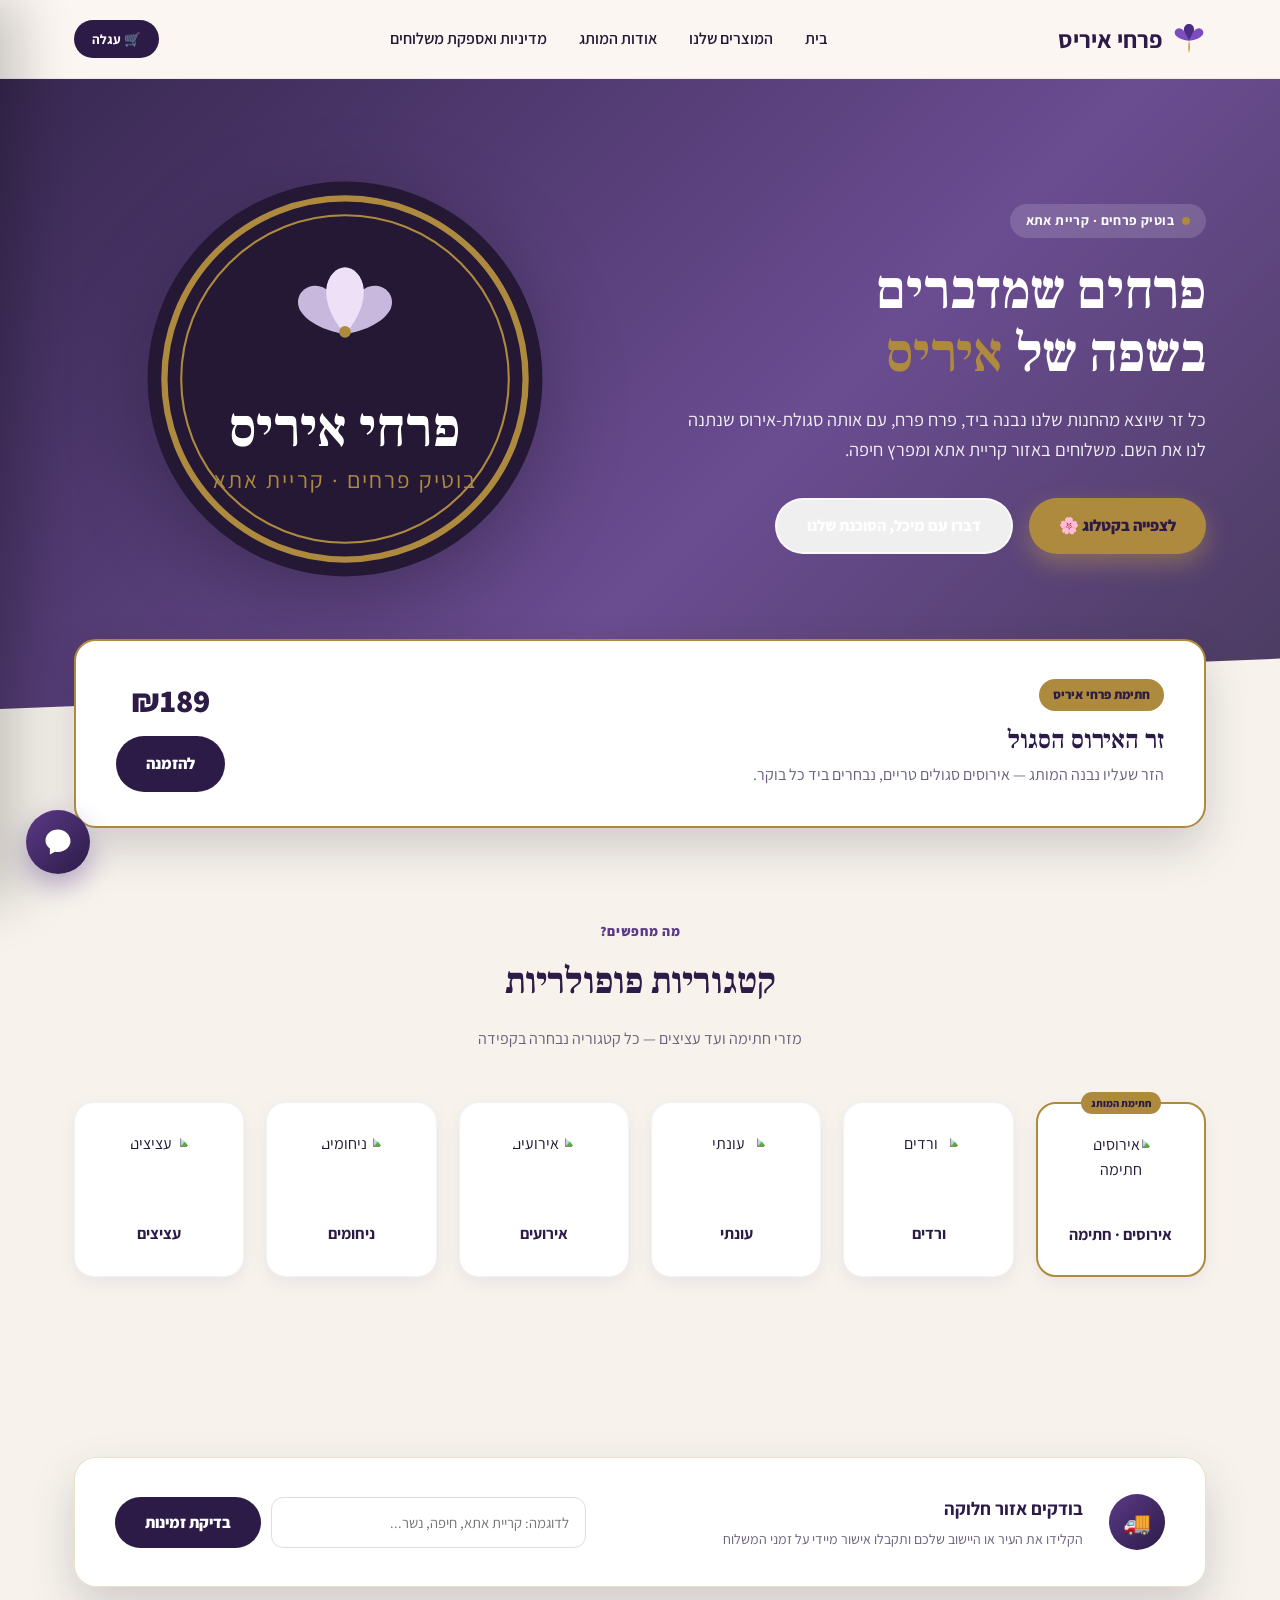
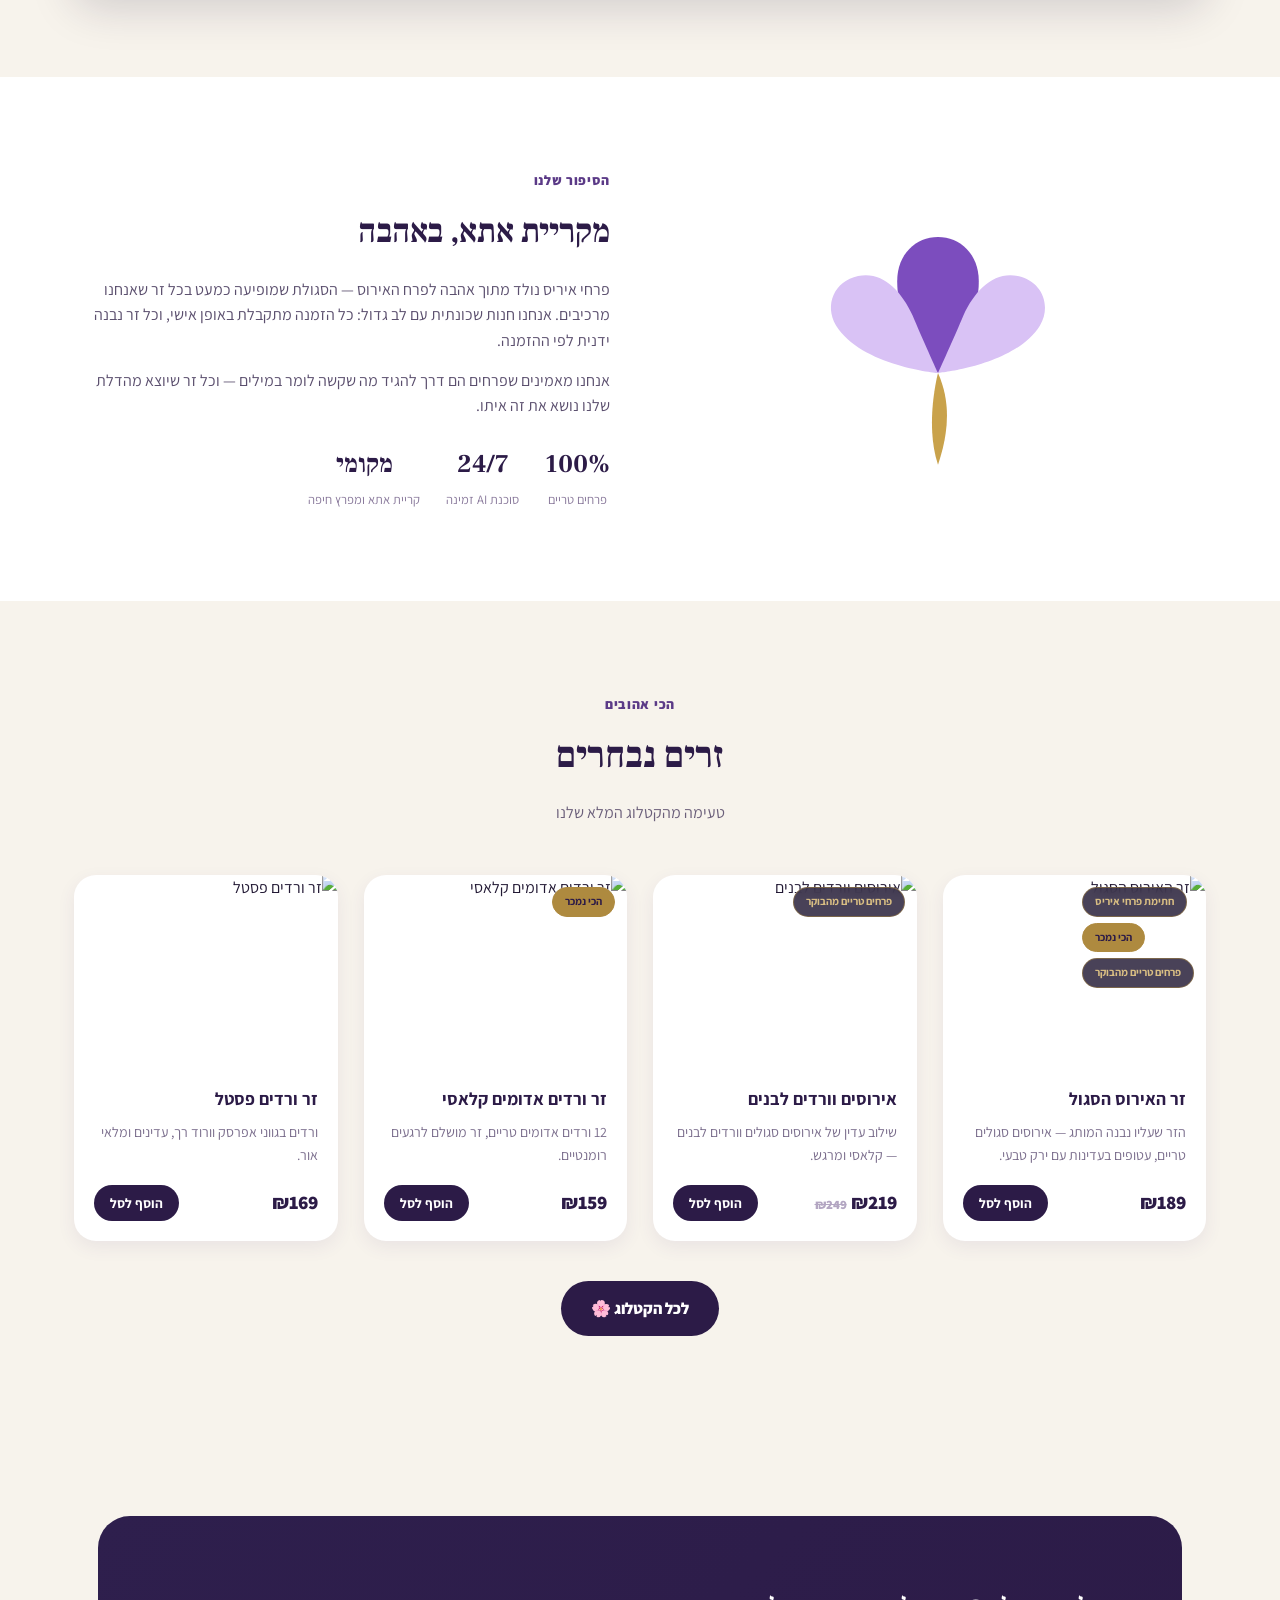
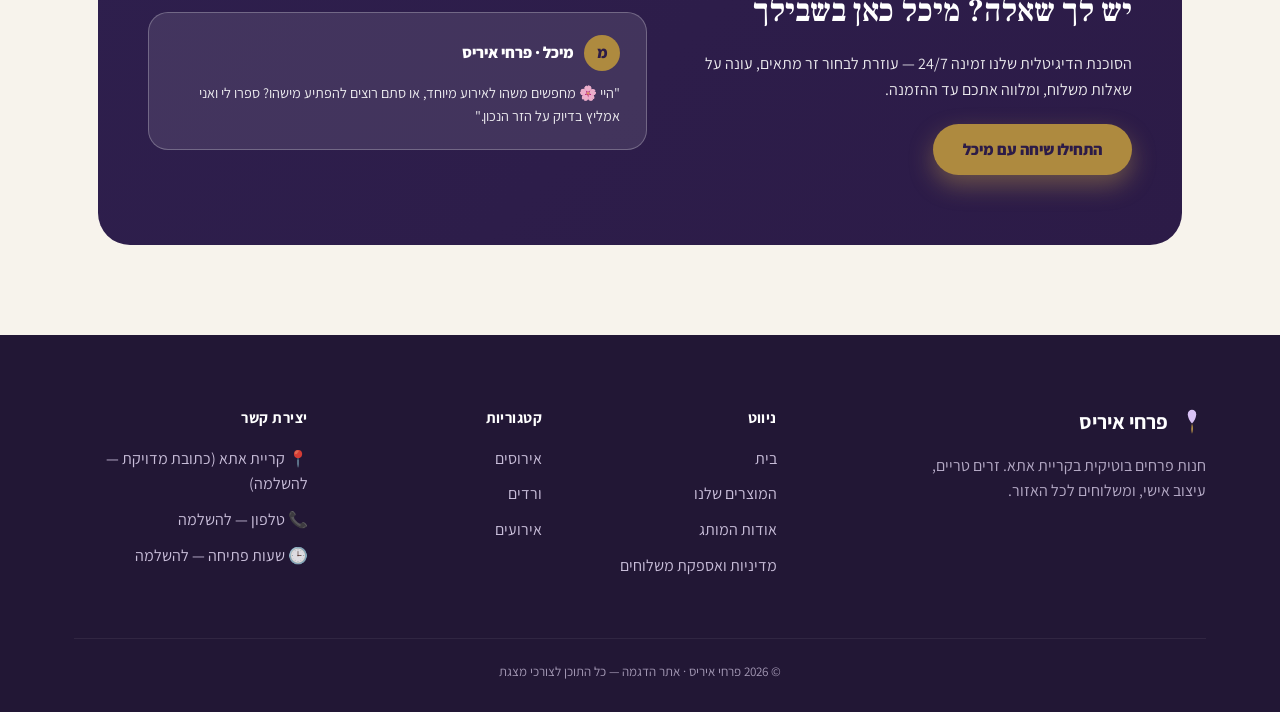
==== index.html @ 511fc21a "Add files via upload" ====
<!DOCTYPE html>
<html lang="he" dir="rtl">
<head>
<meta charset="UTF-8" />
<meta name="viewport" content="width=device-width, initial-scale=1.0" />
<title>פרחי איריס — חנות פרחים בוטיקית בקריית אתא</title>
<meta name="description" content="פרחי איריס — זרים סגולים בהשראת פרח האירוס, משלוחים בקריית אתא ומפרץ חיפה, וסוכנת AI שמלווה אתכם בבחירה." />
<link rel="preconnect" href="https://fonts.googleapis.com">
<link href="https://fonts.googleapis.com/css2?family=Frank+Ruhl+Libre:wght@500;700;900&family=Assistant:wght@400;600;700;800&display=swap" rel="stylesheet">
<style>
:root{
  --iris-deep:#2C1B47;
  --iris-mid:#5B3A87;
  --iris-light:#C9B8DE;
  --blush:#E9D9E8;
  --gold:#AE8A3F;
  --gold-light:#D9BE83;
  --cream:#F7F3EC;
  --ink:#221934;
  --white:#ffffff;
  --shadow:0 20px 45px rgba(34,20,58,.18);
  --radius:22px;
}
*{box-sizing:border-box;margin:0;padding:0;}
html{scroll-behavior:smooth;}
body{
  font-family:'Assistant',sans-serif;
  background:var(--cream);
  color:var(--ink);
  line-height:1.6;
  overflow-x:hidden;
}
h1,h2,h3,.serif{font-family:'Frank Ruhl Libre',serif;}
a{color:inherit;text-decoration:none;}
img{max-width:100%;display:block;}
.container{max-width:1180px;margin:0 auto;padding:0 24px;}
button{font-family:inherit;cursor:pointer;border:none;}

/* ---------- NAV ---------- */
.nav{
  position:sticky;top:0;z-index:50;
  background:rgba(251,247,242,.9);
  backdrop-filter:blur(10px);
  border-bottom:1px solid rgba(75,46,131,.08);
}
.nav .container{display:flex;align-items:center;justify-content:space-between;height:78px;}
.brand{display:flex;align-items:center;gap:10px;font-size:1.5rem;font-weight:700;color:var(--iris-deep);}
.brand svg{width:34px;height:34px;}
.nav-links{display:flex;gap:32px;font-weight:600;}
.nav-links a{position:relative;padding:6px 0;transition:color .2s;}
.nav-links a:hover{color:var(--iris-mid);}
.nav-links a::after{content:"";position:absolute;right:0;bottom:0;width:0;height:2px;background:var(--gold);transition:width .25s;}
.nav-links a:hover::after{width:100%;}
.nav-actions{display:flex;align-items:center;gap:18px;}
.cart-btn{position:relative;display:flex;align-items:center;gap:8px;background:var(--iris-deep);color:#fff;padding:10px 18px;border-radius:999px;font-weight:700;}
.cart-badge{position:absolute;top:-8px;left:-8px;background:var(--gold);color:var(--iris-deep);font-size:.72rem;min-width:20px;height:20px;border-radius:50%;display:flex;align-items:center;justify-content:center;font-weight:800;}
.burger{display:none;}

/* ---------- HERO ---------- */
.hero{
  position:relative;
  background:
    linear-gradient(135deg,rgba(44,27,71,.94) 0%,rgba(91,58,135,.9) 60%,rgba(44,27,71,.85) 100%),
    url('https://images.pexels.com/photos/193039/pexels-photo-193039.jpeg?auto=compress&cs=tinysrgb&w=1600') center/cover;
  color:#fff;
  padding:90px 0 120px;
  clip-path:polygon(0 0,100% 0,100% 92%,0 100%);
  overflow:hidden;
}
.hero .container{display:flex;align-items:center;gap:48px;position:relative;z-index:2;}
.hero-text{flex:1;}
.hero-eyebrow{display:inline-flex;align-items:center;gap:8px;background:rgba(255,255,255,.15);padding:6px 16px;border-radius:999px;font-size:.85rem;font-weight:700;letter-spacing:.03em;margin-bottom:22px;}
.hero-eyebrow span.dot{width:8px;height:8px;border-radius:50%;background:var(--gold);}
.hero h1{font-size:3.4rem;line-height:1.15;margin-bottom:20px;}
.hero h1 em{font-style:normal;color:var(--gold);}
.hero p{font-size:1.15rem;max-width:520px;opacity:.92;margin-bottom:34px;}
.hero-ctas{display:flex;gap:16px;flex-wrap:wrap;}
.btn{display:inline-flex;align-items:center;gap:10px;padding:15px 30px;border-radius:999px;font-weight:800;font-size:1rem;transition:transform .2s,box-shadow .2s;}
.btn:hover{transform:translateY(-3px);}
.btn-gold{background:var(--gold);color:var(--iris-deep);box-shadow:0 10px 24px rgba(201,162,75,.4);}
.btn-outline{border:2px solid rgba(255,255,255,.7);color:#fff;}
.btn-outline:hover{background:rgba(255,255,255,.12);}
.btn-deep{background:var(--iris-deep);color:#fff;}

.hero-art{flex:1;display:flex;justify-content:center;position:relative;}
.hero-art svg{width:100%;max-width:420px;filter:drop-shadow(0 20px 40px rgba(0,0,0,.25));}
.petal-float{position:absolute;opacity:.35;animation:float 7s ease-in-out infinite;}
.petal-float.p2{animation-delay:1.5s;top:60%;right:-10px;}
.petal-float.p3{animation-delay:3s;top:10%;left:0;}
@keyframes float{0%,100%{transform:translateY(0) rotate(0deg);}50%{transform:translateY(-22px) rotate(8deg);}}

.hero-emblem{
  position:absolute;top:-18px;left:-18px;width:120px;max-width:120px;
  filter:drop-shadow(0 10px 22px rgba(0,0,0,.35));
  animation:none;
}
@media(max-width:960px){.hero-emblem{top:-10px;left:calc(50% - 190px);width:96px;}}
@media(max-width:560px){.hero-emblem{display:none;}}
.hero-emblem-standalone{
  position:static;width:100%;max-width:300px;
  filter:drop-shadow(0 25px 50px rgba(0,0,0,.4));
}
@media(max-width:960px){.hero-emblem-standalone{max-width:220px;margin:0 auto;}}

/* ---------- PRODUCT PHOTOGRAPHY ---------- */
.product-art{background:none !important;}
.product-art img,.icon-wrap img{width:100%;height:100%;object-fit:cover;display:block;transition:transform .5s ease;}
.product-card:hover .product-art img{transform:scale(1.08);}
.cat-card .icon-wrap{overflow:hidden;background:none !important;}
.cat-card .icon-wrap img{border-radius:50%;}
.badge-stack{position:absolute;top:12px;right:12px;display:flex;flex-direction:column;gap:6px;align-items:flex-end;z-index:2;}
.badge-stack .badge{background:rgba(34,25,52,.82);backdrop-filter:blur(4px);color:var(--gold-light);font-size:.68rem;font-weight:700;padding:5px 12px;border-radius:999px;white-space:nowrap;border:1px solid rgba(174,138,63,.5);}
.badge-stack .badge.bestseller{background:var(--gold);color:var(--iris-deep);border-color:var(--gold);}

/* ---------- DELIVERY CHECKER ---------- */
.delivery-checker{background:var(--white);border-radius:var(--radius);box-shadow:var(--shadow);padding:36px 40px;display:flex;align-items:center;gap:26px;flex-wrap:wrap;border:1px solid rgba(174,138,63,.25);}
.delivery-checker .dc-icon{width:56px;height:56px;border-radius:50%;background:linear-gradient(135deg,var(--iris-mid),var(--iris-deep));display:flex;align-items:center;justify-content:center;font-size:1.4rem;flex-shrink:0;}
.delivery-checker .dc-text{flex:1;min-width:220px;}
.delivery-checker h4{color:var(--iris-deep);font-size:1.15rem;margin-bottom:4px;}
.delivery-checker p{color:#6b5f7a;font-size:.88rem;}
.delivery-form{display:flex;gap:10px;flex-wrap:wrap;flex:1;min-width:260px;}
.delivery-form input{flex:1;min-width:180px;padding:13px 16px;border:1px solid #e2d9ee;border-radius:12px;font-family:inherit;font-size:.92rem;}
.dc-result{width:100%;margin-top:14px;padding:12px 16px;border-radius:12px;font-size:.88rem;font-weight:700;display:none;}
.dc-result.ok{display:block;background:#EAF6EC;color:#2F7A44;}
.dc-result.no{display:block;background:#FCEFEF;color:#B84962;}

/* ---------- CHECKOUT STEPS ---------- */
.checkout-progress{display:flex;align-items:center;justify-content:center;gap:8px;margin-bottom:44px;}
.checkout-progress .step{display:flex;align-items:center;gap:10px;}
.checkout-progress .circle{width:36px;height:36px;border-radius:50%;background:#EFE7F5;color:#9385a3;font-weight:800;display:flex;align-items:center;justify-content:center;font-size:.9rem;transition:all .3s;}
.checkout-progress .label{font-size:.85rem;font-weight:700;color:#9385a3;transition:color .3s;}
.checkout-progress .line{width:60px;height:2px;background:#EFE7F5;}
.checkout-progress .step.active .circle{background:var(--iris-deep);color:#fff;}
.checkout-progress .step.active .label{color:var(--iris-deep);}
.checkout-progress .step.done .circle{background:var(--gold);color:var(--iris-deep);}
.checkout-progress .step.done .label{color:var(--gold);}
@media(max-width:640px){.checkout-progress .label{display:none;}.checkout-progress .line{width:30px;}}

.step-panel{display:none;}
.step-panel.active{display:block;}
.tone-buttons{display:flex;gap:10px;flex-wrap:wrap;margin-bottom:18px;}
.tone-btn{padding:10px 18px;border-radius:999px;background:var(--cream);border:1px solid rgba(174,138,63,.35);font-weight:700;font-size:.85rem;color:var(--iris-deep);transition:all .2s;}
.tone-btn:hover{background:var(--iris-deep);color:#fff;}
.tone-btn.loading{opacity:.6;pointer-events:none;}
.greeting-card{background:linear-gradient(135deg,#fff,#F7F3EC);border:1px solid rgba(174,138,63,.3);border-radius:16px;padding:20px;position:relative;}
.greeting-card textarea{width:100%;min-height:120px;border:none;background:none;font-family:'Frank Ruhl Libre',serif;font-size:1.05rem;color:var(--iris-deep);resize:vertical;line-height:1.7;}
.greeting-card textarea:focus{outline:none;}
.step-nav{display:flex;justify-content:space-between;margin-top:28px;gap:14px;}

/* ---------- SIGNATURE STRIP ---------- */
.signature{margin-top:-70px;position:relative;z-index:3;}
.signature-card{
  background:var(--white);border-radius:var(--radius);box-shadow:var(--shadow);
  display:flex;align-items:center;justify-content:space-between;gap:30px;padding:34px 40px;
  border:2px solid var(--gold);
}
.signature-card .tag{background:var(--gold);color:var(--iris-deep);font-weight:800;padding:6px 14px;border-radius:999px;font-size:.8rem;display:inline-block;margin-bottom:10px;}
.signature-card h3{font-size:1.6rem;color:var(--iris-deep);}
.signature-card p{color:#6b5f7a;max-width:480px;}
.signature-price{font-size:2rem;font-weight:800;color:var(--iris-deep);white-space:nowrap;}
.signature-price small{font-size:.9rem;font-weight:600;color:#8a7a9c;}

/* ---------- SECTIONS ---------- */
section{padding:90px 0;}
.section-head{text-align:center;max-width:640px;margin:0 auto 50px;}
.section-head .kicker{color:var(--iris-mid);font-weight:800;letter-spacing:.05em;font-size:.85rem;text-transform:uppercase;}
.section-head h2{font-size:2.3rem;color:var(--iris-deep);margin:10px 0 14px;}
.section-head p{color:#6b5f7a;}

/* categories */
.cat-grid{display:grid;grid-template-columns:repeat(6,1fr);gap:22px;}
.cat-card{
  background:var(--white);border-radius:20px;padding:28px 16px;text-align:center;
  box-shadow:0 6px 18px rgba(75,46,131,.08);transition:transform .25s,box-shadow .25s;
  border:1px solid rgba(75,46,131,.06);
}
.cat-card:hover{transform:translateY(-8px);box-shadow:var(--shadow);}
.cat-card .icon-wrap{width:74px;height:74px;margin:0 auto 16px;border-radius:50%;display:flex;align-items:center;justify-content:center;}
.cat-card svg{width:38px;height:38px;}
.cat-card h4{font-size:1rem;font-weight:700;color:var(--iris-deep);}
.cat-card.featured{border:2px solid var(--gold);position:relative;}
.cat-card.featured::before{content:"חתימת המותג";position:absolute;top:-12px;left:50%;transform:translateX(-50%);background:var(--gold);color:var(--iris-deep);font-size:.65rem;font-weight:800;padding:3px 10px;border-radius:999px;white-space:nowrap;}

/* products */
.product-grid{display:grid;grid-template-columns:repeat(4,1fr);gap:26px;}
.product-card{
  background:var(--white);border-radius:var(--radius);overflow:hidden;
  box-shadow:0 6px 18px rgba(75,46,131,.08);transition:transform .25s,box-shadow .25s;
  display:flex;flex-direction:column;
}
.product-card:hover{transform:translateY(-6px);box-shadow:var(--shadow);}
.product-art{height:190px;position:relative;display:flex;align-items:center;justify-content:center;overflow:hidden;}
.product-art svg{width:70%;height:70%;}
.product-badge{position:absolute;top:12px;right:12px;background:var(--gold);color:var(--iris-deep);font-size:.7rem;font-weight:800;padding:4px 10px;border-radius:999px;}
.product-body{padding:20px;flex:1;display:flex;flex-direction:column;gap:8px;}
.product-body h4{font-size:1.1rem;color:var(--iris-deep);}
.product-body p{font-size:.88rem;color:#7a6d8c;flex:1;}
.product-foot{display:flex;align-items:center;justify-content:space-between;margin-top:10px;}
.price{font-weight:800;font-size:1.2rem;color:var(--iris-deep);}
.add-btn{background:var(--iris-deep);color:#fff;padding:9px 16px;border-radius:999px;font-weight:700;font-size:.85rem;transition:background .2s;}
.add-btn:hover{background:var(--iris-mid);}

.cat-filters{display:flex;gap:12px;justify-content:center;flex-wrap:wrap;margin-bottom:44px;}
.cat-filters button{padding:10px 20px;border-radius:999px;background:var(--white);border:1px solid rgba(75,46,131,.15);font-weight:700;color:var(--iris-deep);}
.cat-filters button.active{background:var(--iris-deep);color:#fff;}

/* about / story */
.story{background:var(--white);}
.story .container{display:flex;align-items:center;gap:60px;}
.story-art{flex:1;display:flex;justify-content:center;}
.story-art svg{width:100%;max-width:340px;}
.story-text{flex:1;}
.story-text .kicker{color:var(--iris-mid);font-weight:800;font-size:.85rem;text-transform:uppercase;letter-spacing:.05em;}
.story-text h2{font-size:2.1rem;color:var(--iris-deep);margin:12px 0 18px;}
.story-text p{color:#5b4f6e;margin-bottom:14px;}
.story-badges{display:flex;gap:26px;margin-top:26px;flex-wrap:wrap;}
.story-badges div{text-align:center;}
.story-badges strong{display:block;font-size:1.6rem;color:var(--iris-deep);font-family:'Frank Ruhl Libre',serif;}
.story-badges span{font-size:.8rem;color:#8a7a9c;}

/* concierge / AI teaser */
.concierge{background:linear-gradient(135deg,#2E1F4D,var(--iris-deep));color:#fff;border-radius:32px;margin:0 24px;padding:70px 50px;position:relative;overflow:hidden;}
.concierge .container{padding:0;display:flex;align-items:center;justify-content:space-between;gap:40px;}
.concierge h2{font-size:2rem;margin-bottom:14px;}
.concierge p{opacity:.9;max-width:480px;}
.concierge-bubble{background:rgba(255,255,255,.1);border:1px solid rgba(255,255,255,.25);border-radius:20px;padding:22px 26px;min-width:280px;}
.concierge-bubble .who{display:flex;align-items:center;gap:10px;font-weight:800;margin-bottom:10px;}
.concierge-bubble .who .avatar{width:36px;height:36px;border-radius:50%;background:var(--gold);display:flex;align-items:center;justify-content:center;color:var(--iris-deep);font-weight:900;}

/* footer */
footer{background:#221735;color:#e7dcf7;padding:70px 0 30px;}
.footer-grid{display:grid;grid-template-columns:2fr 1fr 1fr 1.2fr;gap:40px;margin-bottom:50px;}
.footer-brand{display:flex;align-items:center;gap:10px;font-size:1.3rem;font-weight:700;color:#fff;margin-bottom:14px;}
.footer-brand svg{width:28px;height:28px;}
footer h5{color:#fff;margin-bottom:16px;font-size:.95rem;letter-spacing:.03em;}
footer ul{list-style:none;}
footer li{margin-bottom:10px;opacity:.85;}
footer a:hover{color:var(--gold);}
.footer-bottom{border-top:1px solid rgba(255,255,255,.1);padding-top:22px;text-align:center;font-size:.82rem;opacity:.65;}

/* ---------- CART DRAWER ---------- */
.overlay{position:fixed;inset:0;background:rgba(36,27,46,.5);opacity:0;pointer-events:none;transition:opacity .3s;z-index:80;}
.overlay.open{opacity:1;pointer-events:auto;}
.cart-drawer{
  position:fixed;top:0;left:0;height:100%;width:400px;max-width:92vw;background:#fff;
  box-shadow:20px 0 50px rgba(0,0,0,.2);transform:translateX(-100%);transition:transform .35s;z-index:90;
  display:flex;flex-direction:column;
}
.cart-drawer.open{transform:translateX(0);}
.cart-head{padding:24px;border-bottom:1px solid #eee;display:flex;align-items:center;justify-content:space-between;}
.cart-head h3{color:var(--iris-deep);}
.cart-close{font-size:1.4rem;color:#8a7a9c;background:none;}
.cart-items{flex:1;overflow-y:auto;padding:16px 24px;}
.cart-row{display:flex;gap:14px;align-items:center;padding:14px 0;border-bottom:1px solid #f3eef8;}
.cart-row .thumb{width:56px;height:56px;border-radius:12px;flex-shrink:0;display:flex;align-items:center;justify-content:center;}
.cart-row .thumb svg{width:32px;height:32px;}
.cart-row .info{flex:1;}
.cart-row .info h5{font-size:.95rem;color:var(--iris-deep);}
.cart-row .qty{display:flex;align-items:center;gap:8px;margin-top:6px;}
.cart-row .qty button{width:26px;height:26px;border-radius:50%;background:#f3eef8;color:var(--iris-deep);font-weight:800;}
.cart-row .remove{color:#c0576b;font-size:.78rem;background:none;margin-top:4px;}
.cart-foot{padding:22px 24px;border-top:1px solid #eee;}
.cart-total{display:flex;justify-content:space-between;font-weight:800;font-size:1.2rem;color:var(--iris-deep);margin-bottom:16px;}
.cart-empty{text-align:center;padding:60px 20px;color:#8a7a9c;}

/* ---------- CHAT WIDGET ---------- */
.chat-launcher{
  position:fixed;bottom:26px;left:26px;z-index:95;
  width:64px;height:64px;border-radius:50%;
  background:linear-gradient(135deg,var(--iris-mid),var(--iris-deep));
  display:flex;align-items:center;justify-content:center;
  box-shadow:0 12px 28px rgba(75,46,131,.4);
  animation:pulse 3s ease-in-out infinite;
}
.chat-launcher svg{width:30px;height:30px;color:#fff;}
@keyframes pulse{0%,100%{box-shadow:0 12px 28px rgba(75,46,131,.4);}50%{box-shadow:0 12px 40px rgba(201,162,75,.55);}}
.chat-panel{
  position:fixed;bottom:104px;left:26px;width:360px;max-width:90vw;height:480px;max-height:70vh;
  background:#fff;border-radius:22px;box-shadow:0 24px 60px rgba(0,0,0,.25);
  display:flex;flex-direction:column;overflow:hidden;z-index:96;
  transform:translateY(20px) scale(.96);opacity:0;pointer-events:none;transition:all .25s;
}
.chat-panel.open{transform:translateY(0) scale(1);opacity:1;pointer-events:auto;}
.chat-head{background:linear-gradient(135deg,var(--iris-deep),var(--iris-mid));color:#fff;padding:16px 20px;display:flex;align-items:center;gap:12px;}
.chat-head .avatar{width:38px;height:38px;border-radius:50%;background:var(--gold);color:var(--iris-deep);display:flex;align-items:center;justify-content:center;font-weight:900;}
.chat-head h4{font-size:.95rem;}
.chat-head span{font-size:.75rem;opacity:.85;}
.chat-close{margin-right:auto;background:none;color:#fff;font-size:1.2rem;opacity:.8;}
.chat-body{flex:1;overflow-y:auto;padding:16px;display:flex;flex-direction:column;gap:10px;background:#fbf7f2;}
.msg{max-width:80%;padding:10px 14px;border-radius:16px;font-size:.88rem;line-height:1.5;}
.msg.bot{background:#fff;color:var(--ink);border:1px solid #eee;align-self:flex-start;border-bottom-left-radius:4px;}
.msg.user{background:var(--iris-deep);color:#fff;align-self:flex-end;border-bottom-right-radius:4px;}
.chat-input-row{display:flex;gap:8px;padding:14px;border-top:1px solid #eee;background:#fff;}
.chat-input-row input{flex:1;border:1px solid #e2d9ee;border-radius:999px;padding:11px 16px;font-family:inherit;font-size:.88rem;}
.chat-input-row input:focus{outline:2px solid var(--iris-light);}
.chat-input-row button{background:var(--iris-deep);color:#fff;width:42px;height:42px;border-radius:50%;display:flex;align-items:center;justify-content:center;}
.chat-input-row button svg{width:18px;height:18px;}
.typing{display:flex;gap:4px;padding:10px 14px;}
.typing span{width:6px;height:6px;border-radius:50%;background:#b9a6d0;animation:blink 1.2s infinite;}
.typing span:nth-child(2){animation-delay:.2s;}
.typing span:nth-child(3){animation-delay:.4s;}
@keyframes blink{0%,100%{opacity:.3;}50%{opacity:1;}}

/* ---------- CHECKOUT ---------- */
.checkout-wrap{display:grid;grid-template-columns:1.3fr 1fr;gap:40px;align-items:start;}
.panel{background:#fff;border-radius:var(--radius);padding:32px;box-shadow:0 6px 18px rgba(75,46,131,.08);}
.panel h3{color:var(--iris-deep);margin-bottom:20px;}
.field{margin-bottom:18px;}
.field label{display:block;font-weight:700;font-size:.85rem;color:#5b4f6e;margin-bottom:6px;}
.field input,.field select{width:100%;padding:12px 14px;border:1px solid #e2d9ee;border-radius:12px;font-family:inherit;font-size:.92rem;}
.field-row{display:grid;grid-template-columns:1fr 1fr;gap:14px;}
.demo-flag{background:#FFF4D6;border:1px solid var(--gold);color:#8a6d1f;padding:12px 16px;border-radius:12px;font-size:.85rem;font-weight:700;margin-bottom:20px;display:flex;align-items:center;gap:8px;}
.order-line{display:flex;justify-content:space-between;padding:10px 0;border-bottom:1px solid #f3eef8;font-size:.92rem;}
.order-total{display:flex;justify-content:space-between;font-weight:800;font-size:1.3rem;color:var(--iris-deep);margin-top:16px;}
.success-screen{text-align:center;padding:80px 20px;}
.success-screen .check{width:90px;height:90px;border-radius:50%;background:#e6f7ec;color:#2f9e5c;display:flex;align-items:center;justify-content:center;margin:0 auto 24px;}
.success-screen .check svg{width:46px;height:46px;}
.success-screen h2{color:var(--iris-deep);margin-bottom:12px;}
.success-screen p{color:#6b5f7a;margin-bottom:6px;}

@media(max-width:960px){
  .hero .container{flex-direction:column;text-align:center;}
  .hero p{margin-left:auto;margin-right:auto;}
  .hero-ctas{justify-content:center;}
  .cat-grid{grid-template-columns:repeat(3,1fr);}
  .product-grid{grid-template-columns:repeat(2,1fr);}
  .footer-grid{grid-template-columns:1fr 1fr;}
  .story .container{flex-direction:column;}
  .concierge .container{flex-direction:column;text-align:center;}
  .checkout-wrap{grid-template-columns:1fr;}
  .nav-links{display:none;}
}
@media(max-width:560px){
  .hero h1{font-size:2.3rem;}
  .cat-grid{grid-template-columns:repeat(2,1fr);}
  .product-grid{grid-template-columns:1fr;}
  .footer-grid{grid-template-columns:1fr;}
  .chat-panel{width:94vw;left:3vw;}
  .signature-card{flex-direction:column;text-align:center;}
}

</style>
</head>
<body>

<nav class="nav">
  <div class="container">
    <a href="index.html" class="brand">
      <svg viewBox="0 0 100 100" fill="none"><path d="M50 55C50 55 35 40 35 22C35 12 42 6 50 6C58 6 65 12 65 22C65 40 50 55 50 55Z" fill="#4B2E83"/><path d="M50 55C50 55 20 52 10 38C5 30 9 21 18 19C27 17 35 24 40 34C44 42 50 55 50 55Z" fill="#7C4DBE"/><path d="M50 55C50 55 80 52 90 38C95 30 91 21 82 19C73 17 65 24 60 34C56 42 50 55 50 55Z" fill="#7C4DBE"/><path d="M50 55C50 55 45 75 50 92C53 82 55 68 50 55Z" fill="#C9A24B"/></svg>
      פרחי איריס
    </a>
    <div class="nav-links">
      <a href="index.html">בית</a>
      <a href="catalog.html">המוצרים שלנו</a>
      <a href="about.html">אודות המותג</a>
      <a href="policy.html">מדיניות ואספקת משלוחים</a>
    </div>
    <div class="nav-actions">
      <button class="cart-btn" onclick="openCart()">
        🛒 עגלה <span class="cart-badge" style="display:none">0</span>
      </button>
    </div>
  </div>
</nav>

<header class="hero">
  <div class="container">
    <div class="hero-text">
      <div class="hero-eyebrow"><span class="dot"></span> בוטיק פרחים · קריית אתא</div>
      <h1>פרחים שמדברים<br>בשפה של <em>איריס</em></h1>
      <p>כל זר שיוצא מהחנות שלנו נבנה ביד, פרח פרח, עם אותה סגולת-אירוס שנתנה לנו את השם. משלוחים באזור קריית אתא ומפרץ חיפה.</p>
      <div class="hero-ctas">
        <a href="catalog.html" class="btn btn-gold">לצפייה בקטלוג 🌸</a>
        <button class="btn btn-outline" onclick="toggleChat()">דברו עם מיכל, הסוכנת שלנו</button>
      </div>
    </div>
    <div class="hero-art">
      <svg class="hero-emblem hero-emblem-standalone" viewBox="0 0 200 200" xmlns="http://www.w3.org/2000/svg" aria-label="פרחי איריס - לוגו">
        <circle cx="100" cy="100" r="94" fill="#241834"/>
        <circle cx="100" cy="100" r="86" fill="none" stroke="#AE8A3F" stroke-width="3"/>
        <circle cx="100" cy="100" r="78" fill="none" stroke="#AE8A3F" stroke-width="1"/>
        <g transform="translate(72,44) scale(0.56)">
          <path d="M50 62C50 62 22 58 12 42C7 33 12 23 22 21C32 19 40 27 45 38C48 46 50 62 50 62Z" fill="#C9B8DE"/>
          <path d="M50 62C50 62 78 58 88 42C93 33 88 23 78 21C68 19 60 27 55 38C52 46 50 62 50 62Z" fill="#C9B8DE"/>
          <path d="M50 62C50 62 33 44 34 24C35 12 43 5 50 5C57 5 65 12 66 24C67 44 50 62 50 62Z" fill="#EDE0F7"/>
          <circle cx="50" cy="60" r="5" fill="#AE8A3F"/>
        </g>
        <text x="100" y="132" text-anchor="middle" font-family="'Frank Ruhl Libre',serif" font-size="26" font-weight="700" fill="#fff">פרחי איריס</text>
        <text x="100" y="152" text-anchor="middle" font-family="'Assistant',sans-serif" font-size="11" letter-spacing="1" fill="#AE8A3F">בוטיק פרחים · קריית אתא</text>
      </svg>
    </div>
  </div>
</header>

<div class="signature container">
  <div class="signature-card">
    <div>
      <span class="tag">חתימת פרחי איריס</span>
      <h3>זר האירוס הסגול</h3>
      <p>הזר שעליו נבנה המותג — אירוסים סגולים טריים, נבחרים ביד כל בוקר.</p>
    </div>
    <div style="text-align:center">
      <div class="signature-price">₪189</div>
      <a href="catalog.html#signature" class="btn btn-deep" style="margin-top:10px;display:inline-flex">להזמנה</a>
    </div>
  </div>
</div>

<section id="categories">
  <div class="container">
    <div class="section-head">
      <span class="kicker">מה מחפשים?</span>
      <h2>קטגוריות פופולריות</h2>
      <p>מזרי חתימה ועד עציצים — כל קטגוריה נבחרה בקפידה</p>
    </div>
    <div class="cat-grid" id="catGrid"></div>
  </div>
</section>

<section>
  <div class="container">
    <div class="delivery-checker">
      <div class="dc-icon">🚚</div>
      <div class="dc-text">
        <h4>בודקים אזור חלוקה</h4>
        <p>הקלידו את העיר או היישוב שלכם ותקבלו אישור מיידי על זמני המשלוח</p>
      </div>
      <form class="delivery-form" onsubmit="handleDeliveryCheck(event)">
        <input type="text" id="dcInput" placeholder="לדוגמה: קריית אתא, חיפה, נשר..." />
        <button type="submit" class="btn btn-deep">בדיקת זמינות</button>
      </form>
      <div class="dc-result" id="dcResult"></div>
    </div>
  </div>
</section>

<section class="story" id="story">
  <div class="container">
    <div class="story-art">
      <svg viewBox="0 0 200 200" fill="none">
        <path d="M100 120C100 120 76 96 76 66C76 50 87 40 100 40C113 40 124 50 124 66C124 96 100 120 100 120Z" fill="#7C4DBE"/>
        <path d="M100 120C100 120 55 116 40 92C33 80 39 66 53 63C67 60 78 71 85 86C90 98 100 120 100 120Z" fill="#D9C2F5"/>
        <path d="M100 120C100 120 145 116 160 92C167 80 161 66 147 63C133 60 122 71 115 86C110 98 100 120 100 120Z" fill="#D9C2F5"/>
        <path d="M100 120C100 120 92 150 100 174C106 156 108 138 100 120Z" fill="#C9A24B"/>
      </svg>
    </div>
    <div class="story-text">
      <span class="kicker">הסיפור שלנו</span>
      <h2>מקריית אתא, באהבה</h2>
      <p>פרחי איריס נולד מתוך אהבה לפרח האירוס — הסגולת שמופיעה כמעט בכל זר שאנחנו מרכיבים. אנחנו חנות שכונתית עם לב גדול: כל הזמנה מתקבלת באופן אישי, וכל זר נבנה ידנית לפי ההזמנה.</p>
      <p>אנחנו מאמינים שפרחים הם דרך להגיד מה שקשה לומר במילים — וכל זר שיוצא מהדלת שלנו נושא את זה איתו.</p>
      <div class="story-badges">
        <div><strong>100%</strong><span>פרחים טריים</span></div>
        <div><strong>24/7</strong><span>סוכנת AI זמינה</span></div>
        <div><strong>מקומי</strong><span>קריית אתא ומפרץ חיפה</span></div>
      </div>
    </div>
  </div>
</section>

<section>
  <div class="container">
    <div class="section-head">
      <span class="kicker">הכי אהובים</span>
      <h2>זרים נבחרים</h2>
      <p>טעימה מהקטלוג המלא שלנו</p>
    </div>
    <div class="product-grid" id="featuredGrid"></div>
    <div style="text-align:center;margin-top:40px">
      <a href="catalog.html" class="btn btn-deep">לכל הקטלוג 🌸</a>
    </div>
  </div>
</section>

<section>
  <div class="container">
    <div class="concierge">
      <div class="container">
        <div>
          <h2>יש לך שאלה? מיכל כאן בשבילך</h2>
          <p>הסוכנת הדיגיטלית שלנו זמינה 24/7 — עוזרת לבחור זר מתאים, עונה על שאלות משלוח, ומלווה אתכם עד ההזמנה.</p>
          <button class="btn btn-gold" style="margin-top:22px" onclick="toggleChat()">התחילו שיחה עם מיכל</button>
        </div>
        <div class="concierge-bubble">
          <div class="who"><span class="avatar">מ</span> מיכל · פרחי איריס</div>
          <p style="opacity:.9;font-size:.9rem">"היי 🌸 מחפשים משהו לאירוע מיוחד, או סתם רוצים להפתיע מישהו? ספרו לי ואני אמליץ בדיוק על הזר הנכון."</p>
        </div>
      </div>
    </div>
  </div>
</section>

<footer id="contact">
  <div class="container">
    <div class="footer-grid">
      <div>
        <div class="footer-brand">
          <svg viewBox="0 0 100 100" fill="none"><path d="M50 55C50 55 35 40 35 22C35 12 42 6 50 6C58 6 65 12 65 22C65 40 50 55 50 55Z" fill="#D9C2F5"/><path d="M50 55C50 55 45 75 50 92C53 82 55 68 50 55Z" fill="#C9A24B"/></svg>
          פרחי איריס
        </div>
        <p style="opacity:.75;max-width:280px">חנות פרחים בוטיקית בקריית אתא. זרים טריים, עיצוב אישי, ומשלוחים לכל האזור.</p>
      </div>
      <div>
        <h5>ניווט</h5>
        <ul>
          <li><a href="index.html">בית</a></li>
          <li><a href="catalog.html">המוצרים שלנו</a></li>
          <li><a href="about.html">אודות המותג</a></li>
          <li><a href="policy.html">מדיניות ואספקת משלוחים</a></li>
        </ul>
      </div>
      <div>
        <h5>קטגוריות</h5>
        <ul>
          <li><a href="catalog.html#signature">אירוסים</a></li>
          <li><a href="catalog.html#roses">ורדים</a></li>
          <li><a href="catalog.html#events">אירועים</a></li>
        </ul>
      </div>
      <div>
        <h5>יצירת קשר</h5>
        <ul>
          <li>📍 קריית אתא (כתובת מדויקת — להשלמה)</li>
          <li>📞 טלפון — להשלמה</li>
          <li>🕒 שעות פתיחה — להשלמה</li>
        </ul>
      </div>
    </div>
    <div class="footer-bottom">© <span id="year"></span> פרחי איריס · אתר הדגמה — כל התוכן לצורכי מצגת</div>
  </div>
</footer>

<!-- Cart Drawer -->
<div class="overlay" id="cartOverlay" onclick="closeCart()"></div>
<div class="cart-drawer" id="cartDrawer">
  <div class="cart-head"><h3>העגלה שלך</h3><button class="cart-close" onclick="closeCart()">✕</button></div>
  <div class="cart-items" id="cartItems"></div>
  <div class="cart-foot">
    <div class="cart-total"><span>סה"כ</span><span id="cartTotalValue">₪0</span></div>
    <a href="checkout.html" class="btn btn-deep" style="width:100%;justify-content:center">מעבר לתשלום</a>
  </div>
</div>

<!-- Chat Widget -->
<button class="chat-launcher" onclick="toggleChat()" aria-label="פתח צ'אט עם מיכל">
  <svg viewBox="0 0 24 24" fill="currentColor"><path d="M12 2C6.48 2 2 5.94 2 10.75c0 2.62 1.36 4.96 3.5 6.53V22l4.02-2.2c.8.15 1.62.23 2.48.23 5.52 0 10-3.94 10-8.75S17.52 2 12 2z"/></svg>
</button>
<div class="chat-panel" id="chatPanel">
  <div class="chat-head">
    <div class="avatar">מ</div>
    <div><h4>מיכל</h4><span>הסוכנת הדיגיטלית · פרחי איריס</span></div>
    <button class="chat-close" onclick="toggleChat()">✕</button>
  </div>
  <div class="chat-body" id="chatBody"></div>
  <form class="chat-input-row" onsubmit="sendChat(event)">
    <input type="text" id="chatInput" placeholder="כתבו הודעה..." autocomplete="off" />
    <button type="submit" aria-label="שלח"><svg viewBox="0 0 24 24" fill="currentColor"><path d="M2 21l21-9L2 3v7l15 2-15 2z"/></svg></button>
  </form>
</div>

<script>
/* פרחי איריס — קטלוג מוצרים (תוכן דוגמה להדגמה. להחלפה בתמונות/מחירים אמיתיים מבעלת העסק) */

const FLOWER_ICONS = {
  iris: `<svg viewBox="0 0 100 110" xmlns="http://www.w3.org/2000/svg">
    <defs>
      <radialGradient id="irisPetal" cx="35%" cy="25%" r="80%">
        <stop offset="0%" stop-color="#E8D6F7"/>
        <stop offset="55%" stop-color="#9B6FD6"/>
        <stop offset="100%" stop-color="#4B2E83"/>
      </radialGradient>
      <linearGradient id="irisStem" x1="0" y1="0" x2="0" y2="1">
        <stop offset="0%" stop-color="#7FAE6E"/>
        <stop offset="100%" stop-color="#3F7A45"/>
      </linearGradient>
    </defs>
    <path d="M50 60C50 60 47 82 50 100C52 88 53 74 50 60Z" fill="url(#irisStem)"/>
    <path d="M40 66C34 78 30 92 32 100C40 92 44 78 40 66Z" fill="#5B9A55" opacity=".85"/>
    <path d="M60 66C66 78 70 92 68 100C60 92 56 78 60 66Z" fill="#3F7A45" opacity=".85"/>
    <path d="M50 62C50 62 22 58 12 42C7 33 12 23 22 21C32 19 40 27 45 38C48 46 50 62 50 62Z" fill="url(#irisPetal)" opacity=".9"/>
    <path d="M50 62C50 62 78 58 88 42C93 33 88 23 78 21C68 19 60 27 55 38C52 46 50 62 50 62Z" fill="url(#irisPetal)" opacity=".9"/>
    <path d="M50 62C50 62 33 44 34 24C35 12 43 5 50 5C57 5 65 12 66 24C67 44 50 62 50 62Z" fill="url(#irisPetal)"/>
    <path d="M50 62C50 62 40 50 41 36C42 28 46 24 50 24C54 24 58 28 59 36C60 50 50 62 50 62Z" fill="#C9A24B" opacity=".55"/>
    <circle cx="50" cy="60" r="4.5" fill="#F5E7A3"/>
  </svg>`,
  rose: `<svg viewBox="0 0 100 110" xmlns="http://www.w3.org/2000/svg">
    <defs>
      <radialGradient id="rosePetal" cx="40%" cy="30%" r="75%">
        <stop offset="0%" stop-color="#FBDCE6"/>
        <stop offset="55%" stop-color="#E0637E"/>
        <stop offset="100%" stop-color="#A8324B"/>
      </radialGradient>
      <linearGradient id="roseStem" x1="0" y1="0" x2="0" y2="1">
        <stop offset="0%" stop-color="#7FAE6E"/>
        <stop offset="100%" stop-color="#3F7A45"/>
      </linearGradient>
    </defs>
    <path d="M50 66C50 66 47 86 50 102C52 90 53 78 50 66Z" fill="url(#roseStem)"/>
    <path d="M42 74C36 82 33 90 35 96C41 90 44 82 42 74Z" fill="#5B9A55" opacity=".85"/>
    <circle cx="50" cy="44" r="27" fill="url(#rosePetal)" opacity=".35"/>
    <path d="M50 18C62 22 70 32 70 44C70 56 60 64 50 64C40 64 30 56 30 44C30 32 38 22 50 18Z" fill="url(#rosePetal)"/>
    <path d="M50 27C57 30 61 36 61 43C61 50 56 55 50 55C44 55 39 50 39 43C39 36 43 30 50 27Z" fill="#F6AFC0" opacity=".9"/>
    <path d="M50 33C54 35 56 39 56 43C56 47 53 50 50 50C47 50 44 47 44 43C44 39 46 35 50 33Z" fill="#FDEAEF"/>
  </svg>`,
  orchid: `<svg viewBox="0 0 100 110" xmlns="http://www.w3.org/2000/svg">
    <defs>
      <radialGradient id="orchidPetal" cx="45%" cy="30%" r="80%">
        <stop offset="0%" stop-color="#F3E2FB"/>
        <stop offset="60%" stop-color="#C084E0"/>
        <stop offset="100%" stop-color="#7C4DBE"/>
      </radialGradient>
    </defs>
    <path d="M50 66C50 66 46 84 50 100C53 86 54 78 50 66Z" fill="#3F7A45"/>
    <path d="M50 60C50 60 36 42 43 24C46 15 56 15 60 24C67 42 50 60 50 60Z" fill="url(#orchidPetal)"/>
    <path d="M50 60C38 52 16 52 9 40C4 31 12 22 22 25C34 28 44 44 50 60Z" fill="url(#orchidPetal)" opacity=".85"/>
    <path d="M50 60C62 52 84 52 91 40C96 31 88 22 78 25C66 28 56 44 50 60Z" fill="url(#orchidPetal)" opacity=".85"/>
    <ellipse cx="50" cy="63" rx="9" ry="12" fill="#F6E27A"/>
    <path d="M50 55C47 60 47 66 50 70C54 66 54 60 50 55Z" fill="#A8324B" opacity=".8"/>
  </svg>`,
  bouquet: `<svg viewBox="0 0 100 110" xmlns="http://www.w3.org/2000/svg">
    <defs>
      <radialGradient id="bq1" cx="35%" cy="30%" r="75%"><stop offset="0%" stop-color="#F6E27A"/><stop offset="100%" stop-color="#C9A24B"/></radialGradient>
      <radialGradient id="bq2" cx="35%" cy="30%" r="75%"><stop offset="0%" stop-color="#FBDCE6"/><stop offset="100%" stop-color="#D9607D"/></radialGradient>
      <radialGradient id="bq3" cx="35%" cy="30%" r="75%"><stop offset="0%" stop-color="#E8D6F7"/><stop offset="100%" stop-color="#7C4DBE"/></radialGradient>
      <linearGradient id="bqWrap" x1="0" y1="0" x2="0" y2="1"><stop offset="0%" stop-color="#FFFFFF"/><stop offset="100%" stop-color="#E9E2F2"/></linearGradient>
    </defs>
    <path d="M32 66L20 104H80L68 66Z" fill="url(#bqWrap)" stroke="#C9A24B" stroke-width="1.5"/>
    <path d="M50 70L38 104M50 70L50 106M50 70L62 104" stroke="#C9A24B" stroke-width="2" stroke-linecap="round" opacity=".7"/>
    <circle cx="33" cy="38" r="14" fill="url(#bq3)"/>
    <circle cx="58" cy="28" r="16" fill="url(#bq1)"/>
    <circle cx="72" cy="46" r="12" fill="url(#bq2)"/>
    <circle cx="46" cy="52" r="14" fill="url(#bq2)"/>
    <circle cx="62" cy="52" r="10" fill="url(#bq3)"/>
    <path d="M20 62C26 56 34 56 38 62" stroke="#5B9A55" stroke-width="3" fill="none" stroke-linecap="round"/>
    <path d="M80 62C74 56 66 56 62 62" stroke="#5B9A55" stroke-width="3" fill="none" stroke-linecap="round"/>
  </svg>`,
  plant: `<svg viewBox="0 0 100 110" xmlns="http://www.w3.org/2000/svg">
    <defs>
      <linearGradient id="plantPot" x1="0" y1="0" x2="0" y2="1"><stop offset="0%" stop-color="#9B6FD6"/><stop offset="100%" stop-color="#4B2E83"/></linearGradient>
      <radialGradient id="plantBloom" cx="40%" cy="30%" r="75%"><stop offset="0%" stop-color="#F3E2FB"/><stop offset="100%" stop-color="#9B6FD6"/></radialGradient>
    </defs>
    <path d="M30 78H70L64 104H36L30 78Z" fill="url(#plantPot)"/>
    <rect x="28" y="72" width="44" height="9" rx="4" fill="#C9A24B"/>
    <path d="M50 74C50 74 30 64 32 44C33 32 43 26 50 32C57 26 67 32 68 44C70 64 50 74 50 74Z" fill="#3F7A45"/>
    <path d="M50 74C50 74 40 56 50 38C60 56 50 74 50 74Z" fill="#5B9A55"/>
    <ellipse cx="50" cy="30" rx="11" ry="14" fill="url(#plantBloom)"/>
    <ellipse cx="50" cy="30" rx="4" ry="5" fill="#C9A24B"/>
  </svg>`,
};

const PRODUCTS = [
  {
    id: "iris-signature",
    name: "זר האירוס הסגול",
    tag: "חתימת פרחי איריס",
    category: "signature",
    desc: "הזר שעליו נבנה המותג — אירוסים סגולים טריים, עטופים בעדינות עם ירק טבעי.",
    price: 189,
    oldPrice: null,
    icon: "iris",
    hue: "bg-1",
    img: "https://images.pexels.com/photos/193039/pexels-photo-193039.jpeg?auto=compress&cs=tinysrgb&w=800",
    badges: ["הכי נמכר", "פרחים טריים מהבוקר"],
  },
  {
    id: "iris-white-rose",
    name: "אירוסים וורדים לבנים",
    tag: null,
    category: "signature",
    desc: "שילוב עדין של אירוסים סגולים וורדים לבנים — קלאסי ומרגש.",
    price: 219,
    oldPrice: 249,
    icon: "iris",
    hue: "bg-2",
    img: "https://images.pexels.com/photos/24821967/pexels-photo-24821967.jpeg?auto=compress&cs=tinysrgb&w=800",
    badges: ["פרחים טריים מהבוקר"],
  },
  {
    id: "red-roses-classic",
    name: "זר ורדים אדומים קלאסי",
    tag: null,
    category: "roses",
    desc: "12 ורדים אדומים טריים, זר מושלם לרגעים רומנטיים.",
    price: 159,
    oldPrice: null,
    icon: "rose",
    hue: "bg-3",
    img: "https://images.pexels.com/photos/5547/pexels-photo-5547.jpeg?auto=compress&cs=tinysrgb&w=800",
    badges: ["הכי נמכר"],
  },
  {
    id: "pastel-roses",
    name: "זר ורדים פסטל",
    tag: null,
    category: "roses",
    desc: "ורדים בגווני אפרסק וורוד רך, עדינים ומלאי אור.",
    price: 169,
    oldPrice: null,
    icon: "rose",
    hue: "bg-4",
    img: "https://images.pexels.com/photos/68570/pexels-photo-68570.jpeg?auto=compress&cs=tinysrgb&w=800",
    badges: [],
  },
  {
    id: "seasonal-mix",
    name: "זר צבעוני עונתי",
    tag: "פופולרי",
    category: "seasonal",
    desc: "מבחר הפרחים הטריים ביותר של השבוע — כל זר קצת שונה, כולם קסומים.",
    price: 139,
    oldPrice: null,
    icon: "bouquet",
    hue: "bg-5",
    img: "https://images.pexels.com/photos/5310588/pexels-photo-5310588.jpeg?auto=compress&cs=tinysrgb&w=800",
    badges: ["פרחים טריים מהבוקר", "משלוח מהיר"],
  },
  {
    id: "event-luxury",
    name: "זר לאירוע מפואר",
    tag: null,
    category: "events",
    desc: "זר גדול ומרשים לחתונות, ימי הולדת עגולים ואירועים מיוחדים.",
    price: 349,
    oldPrice: 390,
    icon: "bouquet",
    hue: "bg-1",
    img: "https://images.pexels.com/photos/226145/pexels-photo-226145.jpeg?auto=compress&cs=tinysrgb&w=800",
    badges: [],
  },
  {
    id: "thank-you-small",
    name: 'זר "תודה" עדין',
    tag: null,
    category: "thanks",
    desc: "זר קטן וקסום שאומר תודה בול בדיוק כמו שצריך.",
    price: 99,
    oldPrice: null,
    icon: "rose",
    hue: "bg-5",
    img: "https://images.pexels.com/photos/3392982/pexels-photo-3392982.jpeg?auto=compress&cs=tinysrgb&w=800",
    badges: ["משלוח מהיר"],
  },
  {
    id: "sympathy-white",
    name: "זר ניחומים לבן וסגול",
    tag: null,
    category: "sympathy",
    desc: "זר רגוע ומכבד, לבן וסגול, לרגעים של תמיכה ואהבה.",
    price: 179,
    oldPrice: null,
    icon: "iris",
    hue: "bg-2",
    img: "https://images.pexels.com/photos/17840068/pexels-photo-17840068.jpeg?auto=compress&cs=tinysrgb&w=800",
    badges: [],
  },
  {
    id: "orchid-plant",
    name: "עציץ סחלב סגול",
    tag: null,
    category: "plants",
    desc: "סחלב מרשים בעציץ מעוצב — מתנה שנשארת ופורחת שוב ושוב.",
    price: 129,
    oldPrice: null,
    icon: "orchid",
    hue: "bg-3",
    img: "https://images.pexels.com/photos/5714450/pexels-photo-5714450.jpeg?auto=compress&cs=tinysrgb&w=800",
    badges: [],
  },
];

const CATEGORIES = [
  { id: "signature", name: "אירוסים · חתימה", icon: "iris", featured: true, img: "https://images.pexels.com/photos/193039/pexels-photo-193039.jpeg?auto=compress&cs=tinysrgb&w=400" },
  { id: "roses", name: "ורדים", icon: "rose", img: "https://images.pexels.com/photos/5547/pexels-photo-5547.jpeg?auto=compress&cs=tinysrgb&w=400" },
  { id: "seasonal", name: "עונתי", icon: "bouquet", img: "https://images.pexels.com/photos/5310588/pexels-photo-5310588.jpeg?auto=compress&cs=tinysrgb&w=400" },
  { id: "events", name: "אירועים", icon: "bouquet", img: "https://images.pexels.com/photos/226145/pexels-photo-226145.jpeg?auto=compress&cs=tinysrgb&w=400" },
  { id: "sympathy", name: "ניחומים", icon: "iris", img: "https://images.pexels.com/photos/17840068/pexels-photo-17840068.jpeg?auto=compress&cs=tinysrgb&w=400" },
  { id: "plants", name: "עציצים", icon: "plant", img: "https://images.pexels.com/photos/5714450/pexels-photo-5714450.jpeg?auto=compress&cs=tinysrgb&w=400" },
];

const DELIVERY_AREAS = {
  "קריית אתא": "משלוח באותו יום (הזמנה עד 14:00)",
  "חיפה": "משלוח באותו יום (הזמנה עד 13:00)",
  "קריית ביאליק": "משלוח באותו יום (הזמנה עד 13:00)",
  "קריית מוצקין": "משלוח באותו יום (הזמנה עד 13:00)",
  "קריית ים": "משלוח למחרת",
  "נשר": "משלוח באותו יום (הזמנה עד 13:00)",
  "טירת כרמל": "משלוח למחרת",
  "עכו": "משלוח למחרת",
};

const GREETING_TONES = [
  { id: "romantic", label: "רומנטי", emoji: "💜" },
  { id: "birthday", label: "יום הולדת", emoji: "🎉" },
  { id: "touching", label: "מרגש", emoji: "🥹" },
  { id: "funny", label: "מצחיק", emoji: "😄" },
  { id: "sympathy", label: "ניחומים", emoji: "🤍" },
];

function findProduct(id) {
  return PRODUCTS.find((p) => p.id === id);
}

function productCardHTML(p) {
  const badges = [p.tag, ...(p.badges || [])].filter(Boolean);
  return `
    <div class="product-card">
      <div class="product-art">
        <img src="${p.img}" alt="${p.name}" loading="lazy" />
        ${badges.length ? `<div class="badge-stack">${badges.map(b => `<span class="badge ${b === 'הכי נמכר' ? 'bestseller' : ''}">${b}</span>`).join("")}</div>` : ""}
      </div>
      <div class="product-body">
        <h4>${p.name}</h4>
        <p>${p.desc}</p>
        <div class="product-foot">
          <span class="price">₪${p.price}${p.oldPrice ? ` <s style="color:#b3a6c2;font-size:.8rem">₪${p.oldPrice}</s>` : ""}</span>
          <button class="add-btn" onclick="addToCart('${p.id}')">הוסף לסל</button>
        </div>
      </div>
    </div>`;
}

function categoryCardHTML(c) {
  return `
    <a href="catalog.html#${c.id}" class="cat-card ${c.featured ? 'featured' : ''}">
      <div class="icon-wrap"><img src="${c.img}" alt="${c.name}" loading="lazy" /></div>
      <h4>${c.name}</h4>
    </a>`;
}

function checkDeliveryArea(query) {
  const q = (query || "").trim();
  const match = Object.keys(DELIVERY_AREAS).find((area) => area.includes(q) || q.includes(area));
  return match ? { area: match, info: DELIVERY_AREAS[match] } : null;
}

</script>
<script>
/* פרחי איריס — ניהול עגלת קניות (localStorage, צד לקוח בלבד) */

const CART_KEY = "iris_cart_v1";

function getCart() {
  try {
    return JSON.parse(localStorage.getItem(CART_KEY)) || [];
  } catch {
    return [];
  }
}

function saveCart(cart) {
  localStorage.setItem(CART_KEY, JSON.stringify(cart));
  updateCartBadge();
}

function addToCart(id, qty = 1) {
  const cart = getCart();
  const line = cart.find((l) => l.id === id);
  if (line) line.qty += qty;
  else cart.push({ id, qty });
  saveCart(cart);
  pulseCartButton();
}

function removeFromCart(id) {
  saveCart(getCart().filter((l) => l.id !== id));
}

function setQty(id, qty) {
  const cart = getCart();
  const line = cart.find((l) => l.id === id);
  if (!line) return;
  if (qty <= 0) return removeFromCart(id);
  line.qty = qty;
  saveCart(cart);
}

function cartLines() {
  return getCart()
    .map((l) => ({ ...l, product: findProduct(l.id) }))
    .filter((l) => l.product);
}

function cartCount() {
  return getCart().reduce((sum, l) => sum + l.qty, 0);
}

function cartTotal() {
  return cartLines().reduce((sum, l) => sum + l.product.price * l.qty, 0);
}

function clearCart() {
  localStorage.removeItem(CART_KEY);
  updateCartBadge();
}

function updateCartBadge() {
  document.querySelectorAll(".cart-badge").forEach((el) => {
    const count = cartCount();
    el.textContent = count;
    el.style.display = count > 0 ? "flex" : "none";
  });
}

function pulseCartButton() {
  document.querySelectorAll(".cart-btn").forEach((btn) => {
    btn.animate(
      [{ transform: "scale(1)" }, { transform: "scale(1.12)" }, { transform: "scale(1)" }],
      { duration: 320, easing: "ease-out" }
    );
  });
}

/* ---------- Cart Drawer (shared markup, injected on pages that include it) ---------- */
function renderCartDrawer() {
  const itemsEl = document.getElementById("cartItems");
  const totalEl = document.getElementById("cartTotalValue");
  if (!itemsEl) return;
  const lines = cartLines();
  if (lines.length === 0) {
    itemsEl.innerHTML = `<div class="cart-empty">🌸<br>העגלה שלך ריקה כרגע.<br>זמן לבחור זר מהקטלוג!</div>`;
  } else {
    itemsEl.innerHTML = lines
      .map(
        (l) => `
      <div class="cart-row" data-id="${l.id}">
        <div class="thumb ${l.product.hue}" style="color:var(--iris-deep)">${FLOWER_ICONS[l.product.icon]}</div>
        <div class="info">
          <h5>${l.product.name}</h5>
          <div class="qty">
            <button onclick="setQty('${l.id}', ${l.qty - 1}); renderCartDrawer();">−</button>
            <span>${l.qty}</span>
            <button onclick="setQty('${l.id}', ${l.qty + 1}); renderCartDrawer();">+</button>
          </div>
          <button class="remove" onclick="removeFromCart('${l.id}'); renderCartDrawer();">הסר</button>
        </div>
        <div class="price">₪${l.product.price * l.qty}</div>
      </div>`
      )
      .join("");
  }
  if (totalEl) totalEl.textContent = `₪${cartTotal()}`;
}

function openCart() {
  document.getElementById("cartDrawer")?.classList.add("open");
  document.getElementById("cartOverlay")?.classList.add("open");
  renderCartDrawer();
}
function closeCart() {
  document.getElementById("cartDrawer")?.classList.remove("open");
  document.getElementById("cartOverlay")?.classList.remove("open");
}

document.addEventListener("DOMContentLoaded", updateCartBadge);

</script>
<script>
/* פרחי איריס — מיכל, הסוכנת הדיגיטלית (רצה במלואה בדפדפן, ללא שרת) */

let chatHistory = [];

const INTENTS = [
  {
    name: "greeting",
    keywords: ["היי", "שלום", "הי ", "בוקר טוב", "ערב טוב", "מה נשמע", "הלו", "אהלן"],
    replies: [
      "היי! 🌸 שמחה שפנית. מחפש/ת זר למישהו מיוחד, או סתם מסתכל/ת?",
      "שלום שלום! אני מיכל, כאן כדי לעזור לך למצוא בדיוק את הזר הנכון. מה קורה?",
    ],
  },
  {
    name: "delivery",
    keywords: ["משלוח", "לשלוח", "מתי מגיע", "זמן אספקה", "עד מתי", "שליח"],
    replies: [
      "אנחנו מגיעים לקריית אתא ולכל מפרץ חיפה, ואם ההזמנה נסגרת עד 14:00 אפשר גם משלוח באותו יום 🌸 לאן צריך להגיע?",
      "בדרך כלל מספקים באותו יום אם מזמינים מוקדם, ולמחרת אם ההזמנה מאוחרת. יש תאריך מסוים בראש?",
    ],
  },
  {
    name: "price",
    keywords: ["כמה עולה", "מחיר", "עלות", "כמה זה", "יקר", "זול"],
    replies: [
      'המחירים שלנו נעים בין 99 ש"ח לזר "תודה" עדין ועד 349 ש"ח לזר אירוע מפואר. זר החתימה שלנו עולה 189. יש לך תקציב בראש שאתאים אליו המלצה?',
    ],
  },
  {
    name: "birthday",
    keywords: ["יום הולדת", "הולדת", "יומולדת"],
    replies: [
      'ליום הולדת הכי אהוב עלינו הוא הזר הצבעוני העונתי (139 ש"ח) — שמח ומלא חיים. אם רוצים לעשות רושם גדול, זר האירוע המפואר (349 ש"ח) 🌸',
    ],
  },
  {
    name: "romantic",
    keywords: ["רומנטי", "אהבה", "בת זוג", "בן זוג", "אישה שלי", "בעל שלי", "נישואין", "דייט", "התנצלות"],
    replies: [
      'לרגעים רומנטיים אני הכי אוהבת את זר הוורדים האדומים הקלאסי (159 ש"ח), או אם רוצים משהו קצת אחר — אירוסים וורדים לבנים (219 ש"ח), מרגש לא פחות.',
    ],
  },
  {
    name: "sympathy",
    keywords: ["אבל", "ניחומים", "לוויה", "שבעה", "פטירה", "נפטר", "השתתפות בצער"],
    replies: [
      'מצטערת לשמוע. יש לנו זר ניחומים לבן וסגול (179 ש"ח) שנבנה במיוחד ברגישות לרגעים כאלה — רגוע ומכבד. רוצה שאעזור להזמין?',
    ],
  },
  {
    name: "thanks_gift",
    keywords: ["תודה ל", "להודות", "מתנת תודה", "להגיד תודה"],
    replies: [
      'בשביל להגיד תודה יש לנו זר עדין וקטן ב-99 ש"ח — פשוט ומדויק בדיוק לרגע כזה 🌸',
    ],
  },
  {
    name: "signature",
    keywords: ["למה אירוס", "מה זה איריס", "שם המותג", "למה קוראים", "הסיפור שלכם"],
    replies: [
      "השם שלנו הגיע מפרח האירוס הסגול — הפרח שעליו נבנה המותג. זר האירוס הסגול הוא חתימת החנות, והוא מופיע כמעט בכל שילוב שאנחנו מרכיבים 🌸",
    ],
  },
  {
    name: "payment",
    keywords: ["תשלום", "אשראי", "לשלם", "כרטיס", "חיוב", "ביט"],
    replies: [
      "כרגע האתר במצב הדגמה, כך שלא מתבצע חיוב אמיתי — זה כדי שתוכל/י להתרשם מאיך המערכת עובדת. בגרסה הסופית התשלום יהיה מאובטח ואמיתי.",
    ],
  },
  {
    name: "complaint",
    keywords: ["בעיה", "לא מרוצה", "מקולקל", "התאכזבתי", "מאוחר", "לא הגיע", "תלונה", "גרוע", "נבל"],
    replies: [
      "אני ממש מצטערת לשמוע, ומבינה שזה מתסכל. ספר/י לי בדיוק מה קרה ואני אעשה כל שאפשר כדי לסדר את זה — ואם צריך נעביר ישירות לבעלת החנות.",
    ],
  },
  {
    name: "human",
    keywords: ["בנאדם", "לדבר עם מישהו", "מנהל", "בעלים", "טלפון", "להתקשר"],
    replies: [
      "בכיף! אפשר ליצור קשר טלפוני ישירות עם החנות דרך הפרטים בתחתית האתר — נשמח לעזור באופן אישי.",
    ],
  },
  {
    name: "thanks",
    keywords: ["תודה רבה", "מעולה", "אחלה", "יופי", "סבבה", "מושלם", "תודה"],
    replies: [
      "בשמחה! 🌸 אם יש עוד משהו, אני כאן.",
      "כיף לעזור! שיהיה לך יום נהדר 🌸",
    ],
  },
];

const EVENT_CATEGORY_MAP = {
  birthday: "seasonal",
  romantic: "roses",
  sympathy: "sympathy",
  thanks_gift: "thanks",
};

const CHAT_FALLBACK = [
  "רוצה שאעזור לבחור לפי אירוע (יום הולדת, רומנטי, תודה, ניחומים), או שתעדיף/י לעיין בקטלוג? אני כאן לכל שאלה 🌸",
  "ספר/י לי קצת יותר — למי הזר מיועד ולאיזו הזדמנות? ככה אוכל להמליץ בול על הזר הנכון.",
];

function chatPick(arr) {
  return arr[Math.floor(Math.random() * arr.length)];
}

function chatDetectIntent(message) {
  const text = (message || "").toLowerCase();
  return INTENTS.find((intent) => intent.keywords.some((k) => text.includes(k))) || null;
}

function chatBudgetReply(message, intent) {
  const match = (message || "").match(/(\d{2,4})/);
  const budget = match ? parseInt(match[1], 10) : null;
  if (!budget || budget < 30) return null;

  const preferred = intent && EVENT_CATEGORY_MAP[intent.name];
  let candidates = PRODUCTS.filter((p) => p.price <= budget);
  if (preferred) {
    const inCategory = candidates.filter((p) => p.category === preferred);
    if (inCategory.length) candidates = inCategory;
  }
  if (!candidates.length) {
    const cheapest = PRODUCTS.reduce((a, b) => (a.price < b.price ? a : b));
    return `בתקציב של עד ${budget} ש"ח קצת קשה — הזר הכי משתלם אצלנו הוא ${cheapest.name} ב-${cheapest.price} ש"ח. רוצה לראות אותו?`;
  }
  candidates.sort((a, b) => b.price - a.price);
  const list = candidates.slice(0, 2).map((p) => `${p.name} (${p.price} ש"ח)`).join(" או ");
  return `בתקציב של עד ${budget} ש"ח הייתי ממליצה על ${list} 🌸 רוצה שאוסיף לעגלה?`;
}

function michalReply(message) {
  const intent = chatDetectIntent(message);
  const budgetReply = chatBudgetReply(message, intent);
  if (budgetReply) return budgetReply;
  if (intent) return chatPick(intent.replies);
  return chatPick(CHAT_FALLBACK);
}

/* ---------- ממשק ---------- */

function toggleChat() {
  const panel = document.getElementById("chatPanel");
  const isOpen = panel.classList.toggle("open");
  if (isOpen && chatHistory.length === 0) {
    addBotMessage(
      "היי, אני מיכל 🌸 הסוכנת הדיגיטלית של פרחי איריס. אפשר לעזור לך לבחור זר, לענות על שאלות משלוח, או להמליץ לפי אירוע ותקציב. במה אפשר לעזור?"
    );
  }
}

function addMessage(text, role) {
  const body = document.getElementById("chatBody");
  const div = document.createElement("div");
  div.className = `msg ${role}`;
  div.textContent = text;
  body.appendChild(div);
  body.scrollTop = body.scrollHeight;
}

function addBotMessage(text) {
  addMessage(text, "bot");
  chatHistory.push({ role: "assistant", content: text });
}

function showTyping() {
  const body = document.getElementById("chatBody");
  const div = document.createElement("div");
  div.className = "msg bot";
  div.id = "typingIndicator";
  div.innerHTML = `<div class="typing"><span></span><span></span><span></span></div>`;
  body.appendChild(div);
  body.scrollTop = body.scrollHeight;
}

function hideTyping() {
  document.getElementById("typingIndicator")?.remove();
}

function sendChat(event) {
  event.preventDefault();
  const input = document.getElementById("chatInput");
  const text = input.value.trim();
  if (!text) return;
  addMessage(text, "user");
  chatHistory.push({ role: "user", content: text });
  input.value = "";
  showTyping();

  setTimeout(() => {
    hideTyping();
    addBotMessage(michalReply(text));
  }, 600 + Math.random() * 500);
}

</script>
<script>
  document.getElementById("year").textContent = new Date().getFullYear();

  document.getElementById("catGrid").innerHTML = CATEGORIES.map(categoryCardHTML).join("");
  document.getElementById("featuredGrid").innerHTML = PRODUCTS.slice(0,4).map(productCardHTML).join("");

  function handleDeliveryCheck(e) {
    e.preventDefault();
    const val = document.getElementById("dcInput").value;
    const result = document.getElementById("dcResult");
    const found = checkDeliveryArea(val);
    if (found) {
      result.className = "dc-result ok";
      result.textContent = `מעולה! אנחנו מגיעים ל${found.area} — ${found.info} 🌸`;
    } else {
      result.className = "dc-result no";
      result.textContent = "האזור הזה לא מופיע ברשימת המשלוחים הרגילה שלנו — צרו קשר טלפוני ונבדוק אפשרות מיוחדת.";
    }
  }

  updateCartBadge();
</script>
</body>
</html>
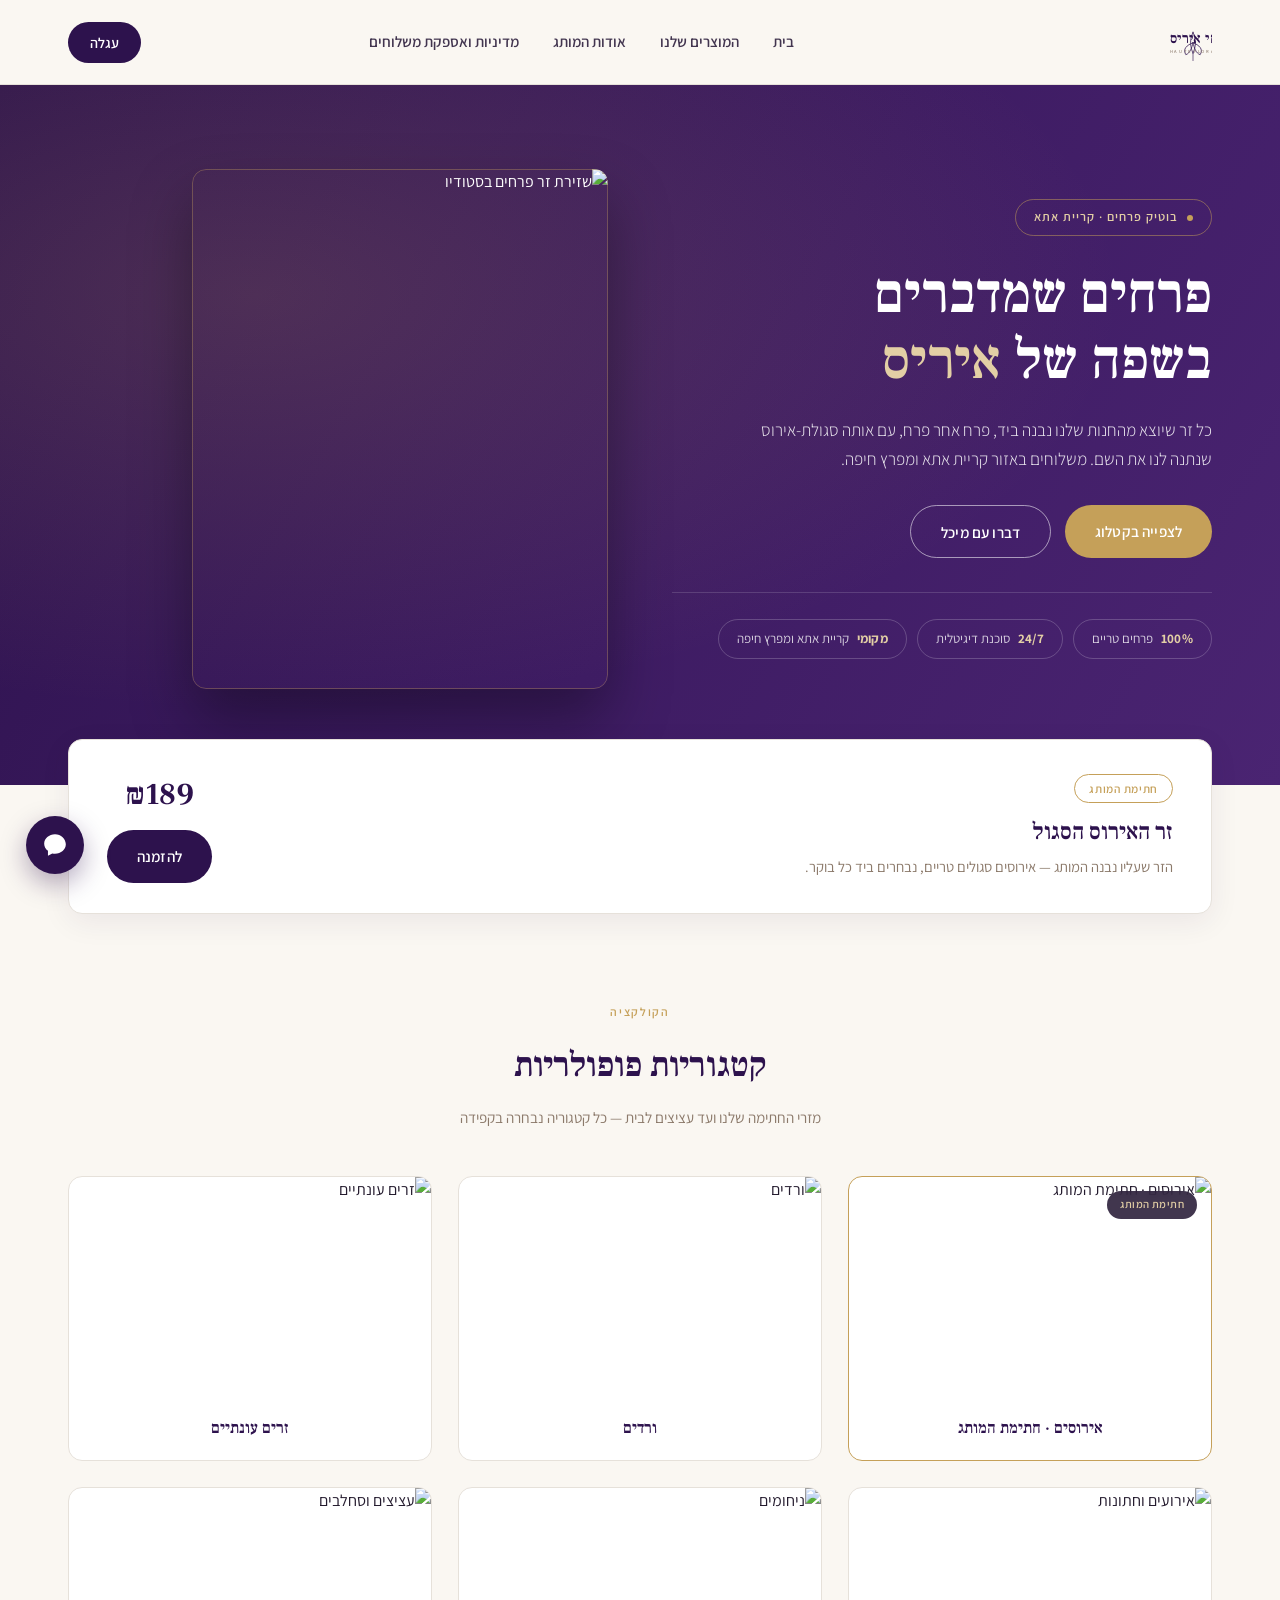
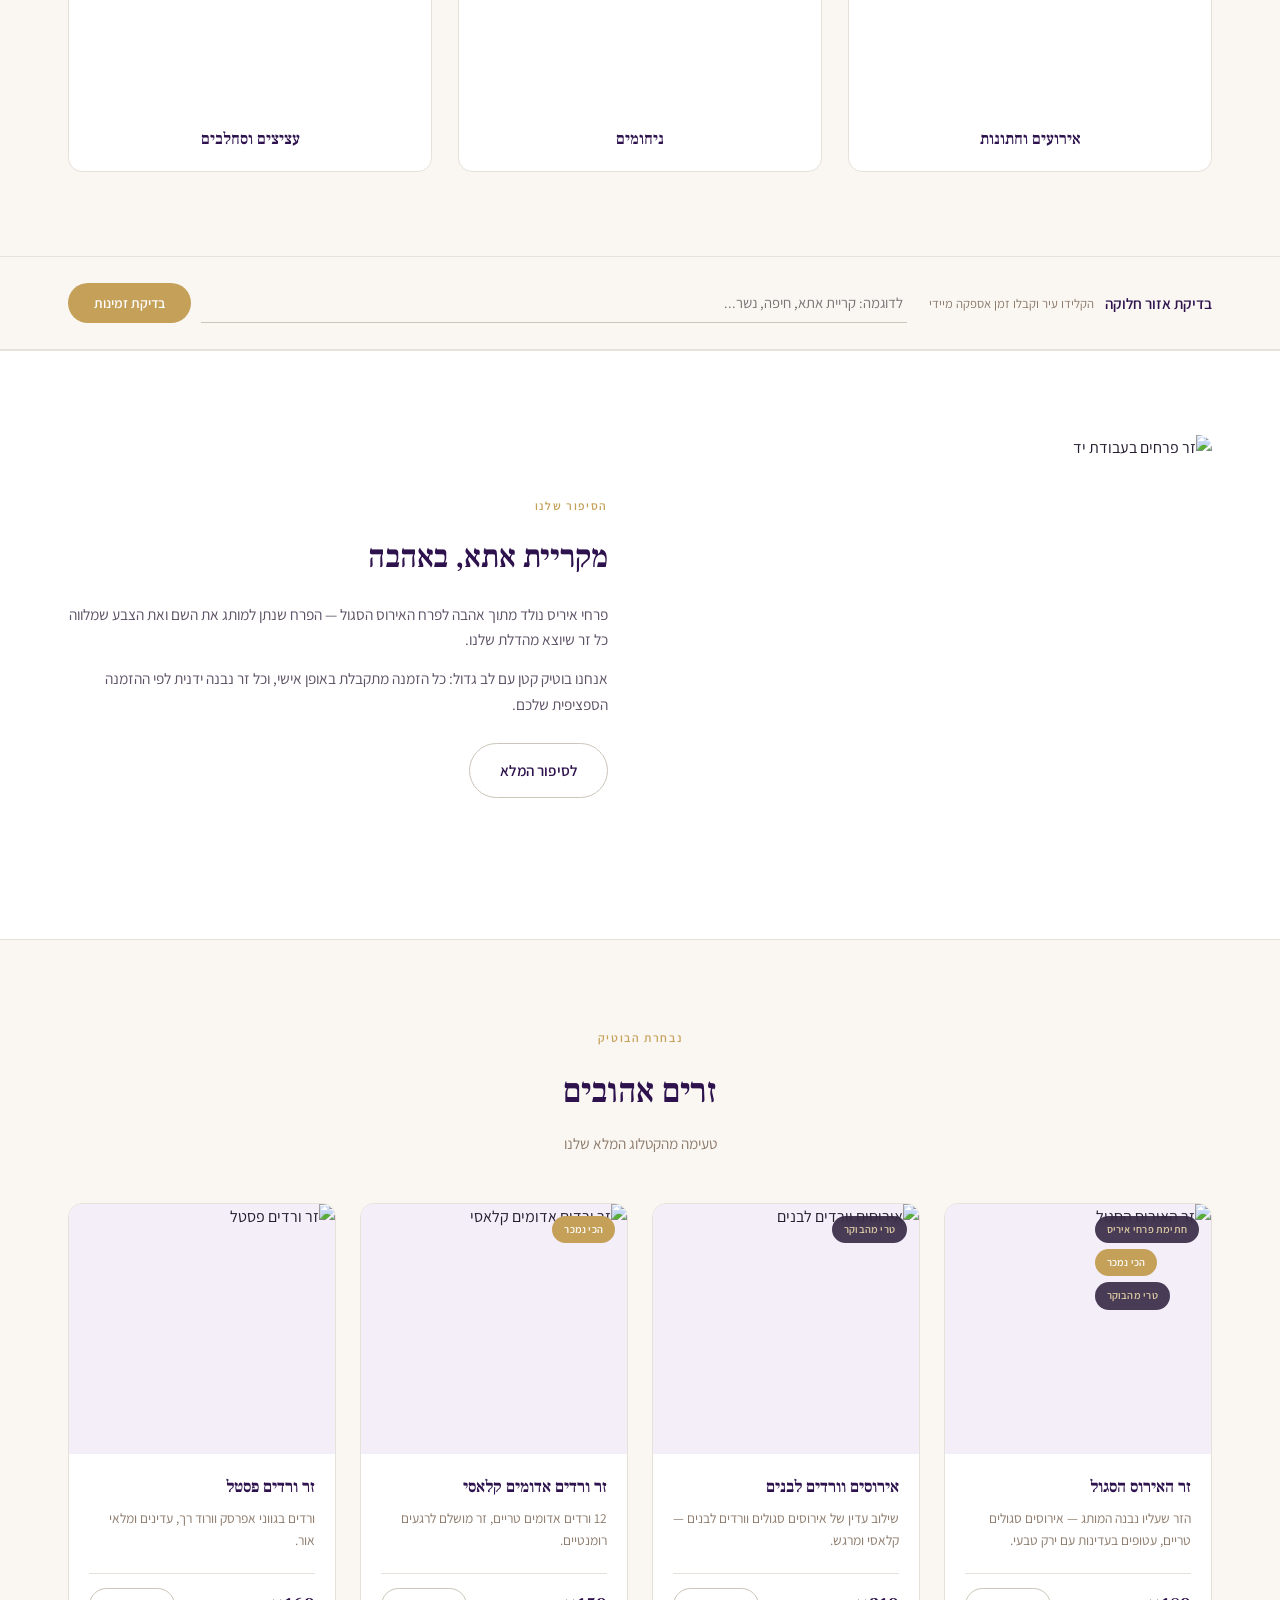
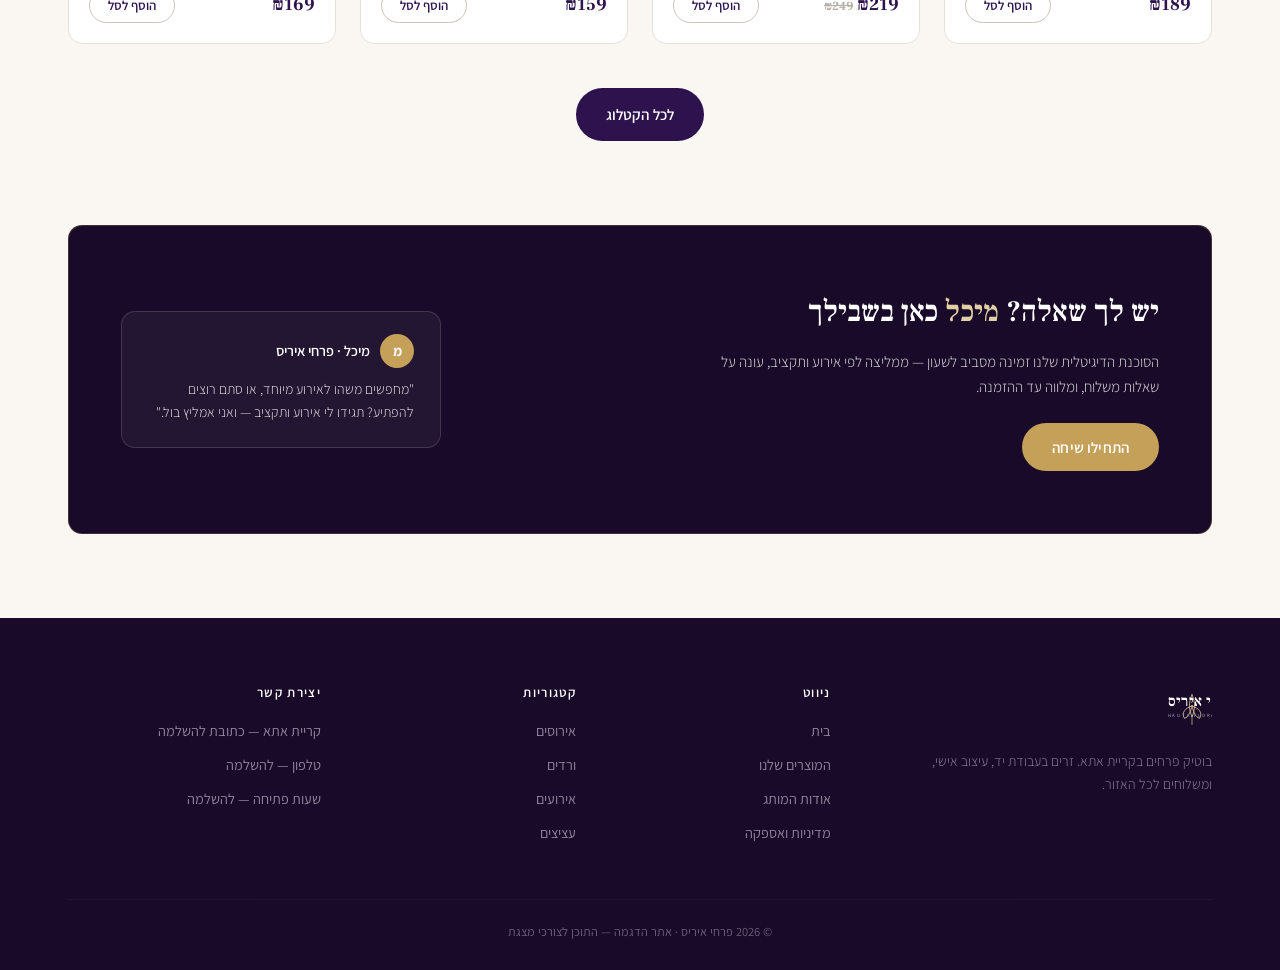
==== commit 7eca82c5: "Add files via upload" ====
--- a/index.html
+++ b/index.html
@@ -3,340 +3,309 @@
 <head>
 <meta charset="UTF-8" />
 <meta name="viewport" content="width=device-width, initial-scale=1.0" />
-<title>פרחי איריס — חנות פרחים בוטיקית בקריית אתא</title>
-<meta name="description" content="פרחי איריס — זרים סגולים בהשראת פרח האירוס, משלוחים בקריית אתא ומפרץ חיפה, וסוכנת AI שמלווה אתכם בבחירה." />
+<title>פרחי איריס — בוטיק פרחים בקריית אתא</title>
+<meta name="description" content="פרחי איריס — בוטיק פרחים בקריית אתא. זרים בעבודת יד, משלוחים באזור קריית אתא ומפרץ חיפה." />
 <link rel="preconnect" href="https://fonts.googleapis.com">
-<link href="https://fonts.googleapis.com/css2?family=Frank+Ruhl+Libre:wght@500;700;900&family=Assistant:wght@400;600;700;800&display=swap" rel="stylesheet">
+<link href="https://fonts.googleapis.com/css2?family=Frank+Ruhl+Libre:wght@400;500;600;700&family=Assistant:wght@300;400;500;600;700&display=swap" rel="stylesheet">
 <style>
 :root{
-  --iris-deep:#2C1B47;
+  --iris-deep:#2D124D;
+  --iris-night:#180A28;
   --iris-mid:#5B3A87;
-  --iris-light:#C9B8DE;
-  --blush:#E9D9E8;
-  --gold:#AE8A3F;
-  --gold-light:#D9BE83;
-  --cream:#F7F3EC;
-  --ink:#221934;
-  --white:#ffffff;
-  --shadow:0 20px 45px rgba(34,20,58,.18);
-  --radius:22px;
+  --iris-soft:#F3EEF8;
+  --gold:#C5A059;
+  --gold-soft:#E3CFA5;
+  --cream:#FAF7F2;
+  --line:#E6E1DA;
+  --input-line:#CCC5B9;
+  --muted:#8C7A6B;
+  --ink:#241B2E;
+  --white:#fff;
+  --radius:14px;
 }
 *{box-sizing:border-box;margin:0;padding:0;}
 html{scroll-behavior:smooth;}
-body{
-  font-family:'Assistant',sans-serif;
-  background:var(--cream);
-  color:var(--ink);
-  line-height:1.6;
-  overflow-x:hidden;
-}
-h1,h2,h3,.serif{font-family:'Frank Ruhl Libre',serif;}
+body{font-family:'Assistant',sans-serif;background:var(--cream);color:var(--ink);line-height:1.65;overflow-x:hidden;-webkit-font-smoothing:antialiased;}
+h1,h2,h3,.serif{font-family:'Frank Ruhl Libre',serif;font-weight:600;}
 a{color:inherit;text-decoration:none;}
 img{max-width:100%;display:block;}
-.container{max-width:1180px;margin:0 auto;padding:0 24px;}
-button{font-family:inherit;cursor:pointer;border:none;}
+.container{max-width:1200px;margin:0 auto;padding:0 28px;}
+button{font-family:inherit;cursor:pointer;border:none;background:none;}
 
 /* ---------- NAV ---------- */
-.nav{
-  position:sticky;top:0;z-index:50;
-  background:rgba(251,247,242,.9);
-  backdrop-filter:blur(10px);
-  border-bottom:1px solid rgba(75,46,131,.08);
-}
-.nav .container{display:flex;align-items:center;justify-content:space-between;height:78px;}
-.brand{display:flex;align-items:center;gap:10px;font-size:1.5rem;font-weight:700;color:var(--iris-deep);}
-.brand svg{width:34px;height:34px;}
-.nav-links{display:flex;gap:32px;font-weight:600;}
-.nav-links a{position:relative;padding:6px 0;transition:color .2s;}
-.nav-links a:hover{color:var(--iris-mid);}
-.nav-links a::after{content:"";position:absolute;right:0;bottom:0;width:0;height:2px;background:var(--gold);transition:width .25s;}
+.nav{position:sticky;top:0;z-index:50;background:rgba(250,247,242,.92);backdrop-filter:blur(14px);border-bottom:1px solid var(--line);}
+.nav .container{display:flex;align-items:center;justify-content:space-between;height:84px;gap:24px;}
+.brand{display:flex;align-items:center;}
+.brand svg{width:190px;height:44px;}
+.nav-links{display:flex;gap:34px;font-weight:600;font-size:.94rem;}
+.nav-links a{position:relative;padding:4px 0;color:#42354F;transition:color .2s;}
+.nav-links a:hover{color:var(--iris-deep);}
+.nav-links a::after{content:"";position:absolute;right:0;bottom:-2px;width:0;height:1px;background:var(--gold);transition:width .25s;}
 .nav-links a:hover::after{width:100%;}
-.nav-actions{display:flex;align-items:center;gap:18px;}
-.cart-btn{position:relative;display:flex;align-items:center;gap:8px;background:var(--iris-deep);color:#fff;padding:10px 18px;border-radius:999px;font-weight:700;}
-.cart-badge{position:absolute;top:-8px;left:-8px;background:var(--gold);color:var(--iris-deep);font-size:.72rem;min-width:20px;height:20px;border-radius:50%;display:flex;align-items:center;justify-content:center;font-weight:800;}
-.burger{display:none;}
+.cart-btn{position:relative;display:flex;align-items:center;gap:8px;background:var(--iris-deep);color:#fff;padding:11px 22px;border-radius:999px;font-weight:600;font-size:.9rem;transition:background .2s;}
+.cart-btn:hover{background:var(--iris-night);}
+.cart-badge{position:absolute;top:-6px;left:-6px;background:var(--gold);color:var(--iris-night);font-size:.7rem;min-width:19px;height:19px;border-radius:50%;display:flex;align-items:center;justify-content:center;font-weight:700;}
+
+/* ---------- BUTTONS ---------- */
+.btn{display:inline-flex;align-items:center;justify-content:center;gap:9px;padding:14px 30px;border-radius:999px;font-weight:600;font-size:.95rem;transition:all .25s;letter-spacing:.01em;}
+.btn-gold{background:var(--gold);color:#fff;}
+.btn-gold:hover{background:#B18E48;}
+.btn-outline{border:1px solid rgba(255,255,255,.55);color:#fff;}
+.btn-outline:hover{background:rgba(255,255,255,.1);border-color:#fff;}
+.btn-deep{background:var(--iris-deep);color:#fff;}
+.btn-deep:hover{background:var(--iris-night);}
+.btn-ghost{border:1px solid var(--input-line);color:var(--iris-deep);}
+.btn-ghost:hover{border-color:var(--iris-deep);}
 
 /* ---------- HERO ---------- */
-.hero{
-  position:relative;
-  background:
-    linear-gradient(135deg,rgba(44,27,71,.94) 0%,rgba(91,58,135,.9) 60%,rgba(44,27,71,.85) 100%),
-    url('https://images.pexels.com/photos/193039/pexels-photo-193039.jpeg?auto=compress&cs=tinysrgb&w=1600') center/cover;
-  color:#fff;
-  padding:90px 0 120px;
-  clip-path:polygon(0 0,100% 0,100% 92%,0 100%);
-  overflow:hidden;
-}
-.hero .container{display:flex;align-items:center;gap:48px;position:relative;z-index:2;}
-.hero-text{flex:1;}
-.hero-eyebrow{display:inline-flex;align-items:center;gap:8px;background:rgba(255,255,255,.15);padding:6px 16px;border-radius:999px;font-size:.85rem;font-weight:700;letter-spacing:.03em;margin-bottom:22px;}
-.hero-eyebrow span.dot{width:8px;height:8px;border-radius:50%;background:var(--gold);}
-.hero h1{font-size:3.4rem;line-height:1.15;margin-bottom:20px;}
-.hero h1 em{font-style:normal;color:var(--gold);}
-.hero p{font-size:1.15rem;max-width:520px;opacity:.92;margin-bottom:34px;}
-.hero-ctas{display:flex;gap:16px;flex-wrap:wrap;}
-.btn{display:inline-flex;align-items:center;gap:10px;padding:15px 30px;border-radius:999px;font-weight:800;font-size:1rem;transition:transform .2s,box-shadow .2s;}
-.btn:hover{transform:translateY(-3px);}
-.btn-gold{background:var(--gold);color:var(--iris-deep);box-shadow:0 10px 24px rgba(201,162,75,.4);}
-.btn-outline{border:2px solid rgba(255,255,255,.7);color:#fff;}
-.btn-outline:hover{background:rgba(255,255,255,.12);}
-.btn-deep{background:var(--iris-deep);color:#fff;}
-
-.hero-art{flex:1;display:flex;justify-content:center;position:relative;}
-.hero-art svg{width:100%;max-width:420px;filter:drop-shadow(0 20px 40px rgba(0,0,0,.25));}
-.petal-float{position:absolute;opacity:.35;animation:float 7s ease-in-out infinite;}
-.petal-float.p2{animation-delay:1.5s;top:60%;right:-10px;}
-.petal-float.p3{animation-delay:3s;top:10%;left:0;}
-@keyframes float{0%,100%{transform:translateY(0) rotate(0deg);}50%{transform:translateY(-22px) rotate(8deg);}}
-
-.hero-emblem{
-  position:absolute;top:-18px;left:-18px;width:120px;max-width:120px;
-  filter:drop-shadow(0 10px 22px rgba(0,0,0,.35));
-  animation:none;
-}
-@media(max-width:960px){.hero-emblem{top:-10px;left:calc(50% - 190px);width:96px;}}
-@media(max-width:560px){.hero-emblem{display:none;}}
-.hero-emblem-standalone{
-  position:static;width:100%;max-width:300px;
-  filter:drop-shadow(0 25px 50px rgba(0,0,0,.4));
-}
-@media(max-width:960px){.hero-emblem-standalone{max-width:220px;margin:0 auto;}}
-
-/* ---------- PRODUCT PHOTOGRAPHY ---------- */
-.product-art{background:none !important;}
-.product-art img,.icon-wrap img{width:100%;height:100%;object-fit:cover;display:block;transition:transform .5s ease;}
-.product-card:hover .product-art img{transform:scale(1.08);}
-.cat-card .icon-wrap{overflow:hidden;background:none !important;}
-.cat-card .icon-wrap img{border-radius:50%;}
+.hero{position:relative;background:linear-gradient(120deg,#2D124D 0%,#3E1C63 55%,#4A2472 100%);color:#fff;padding:84px 0 96px;overflow:hidden;}
+.hero::after{content:"";position:absolute;inset:0;background:radial-gradient(ellipse at 20% 30%,rgba(197,160,89,.18),transparent 60%);pointer-events:none;}
+.hero .container{display:grid;grid-template-columns:1fr 1fr;align-items:center;gap:64px;position:relative;z-index:2;}
+.hero-eyebrow{display:inline-flex;align-items:center;gap:9px;border:1px solid rgba(197,160,89,.5);padding:7px 18px;border-radius:999px;font-size:.78rem;font-weight:600;letter-spacing:.08em;margin-bottom:26px;color:var(--gold-soft);}
+.hero-eyebrow .dot{width:6px;height:6px;border-radius:50%;background:var(--gold);}
+.hero h1{font-size:3.5rem;line-height:1.18;margin-bottom:22px;font-weight:600;}
+.hero h1 em{font-style:normal;color:var(--gold-soft);}
+.hero p{font-size:1.08rem;max-width:480px;opacity:.86;margin-bottom:32px;font-weight:300;}
+.hero-ctas{display:flex;gap:14px;flex-wrap:wrap;}
+
+.hero-tags{display:flex;gap:10px;flex-wrap:wrap;margin-top:34px;padding-top:26px;border-top:1px solid rgba(255,255,255,.14);}
+.hero-tag{display:flex;align-items:center;gap:8px;border:1px solid rgba(255,255,255,.2);border-radius:999px;padding:8px 18px;font-size:.82rem;}
+.hero-tag strong{color:var(--gold-soft);font-weight:700;letter-spacing:.02em;}
+.hero-tag span{opacity:.78;}
+
+.hero-photo{position:relative;border-radius:var(--radius);overflow:hidden;aspect-ratio:4/5;max-height:520px;box-shadow:0 30px 60px rgba(0,0,0,.35);}
+.hero-photo img{width:100%;height:100%;object-fit:cover;}
+.hero-photo::after{content:"";position:absolute;inset:0;border:1px solid rgba(197,160,89,.35);border-radius:var(--radius);pointer-events:none;}
+
+/* ---------- SIGNATURE ---------- */
+.signature{margin-top:-46px;position:relative;z-index:3;}
+.signature-card{background:#fff;border:1px solid var(--line);border-radius:var(--radius);display:flex;align-items:center;justify-content:space-between;gap:30px;padding:30px 38px;box-shadow:0 8px 30px rgba(45,18,77,.07);}
+.signature-card .tag{display:inline-block;border:1px solid var(--gold);color:var(--gold);font-weight:600;padding:4px 14px;border-radius:999px;font-size:.72rem;letter-spacing:.06em;margin-bottom:10px;}
+.signature-card h3{font-size:1.45rem;color:var(--iris-deep);margin-bottom:4px;}
+.signature-card p{color:var(--muted);max-width:460px;font-size:.92rem;}
+.signature-price{font-size:1.9rem;font-weight:700;color:var(--iris-deep);white-space:nowrap;font-family:'Frank Ruhl Libre',serif;}
+
+/* ---------- SECTIONS ---------- */
+section{padding:84px 0;}
+.section-head{text-align:center;max-width:620px;margin:0 auto 46px;}
+.section-head .kicker{color:var(--gold);font-weight:600;letter-spacing:.14em;font-size:.74rem;text-transform:uppercase;}
+.section-head h2{font-size:2.15rem;color:var(--iris-deep);margin:12px 0 12px;}
+.section-head p{color:var(--muted);font-size:.95rem;}
+
+/* ---------- CATEGORIES ---------- */
+.cat-grid{display:grid;grid-template-columns:repeat(3,1fr);gap:26px;}
+.cat-card{background:#fff;border:1px solid var(--line);border-radius:var(--radius);overflow:hidden;transition:border-color .25s,transform .25s;display:block;}
+.cat-card:hover{border-color:var(--gold);transform:translateY(-3px);}
+.cat-card .cat-img{height:220px;width:100%;overflow:hidden;}
+.cat-card .cat-img img{width:100%;height:100%;object-fit:cover;transition:transform .6s ease;}
+.cat-card:hover .cat-img img{transform:scale(1.05);}
+.cat-card h4{font-size:1.02rem;font-weight:600;color:var(--iris-deep);padding:18px 20px;text-align:center;font-family:'Frank Ruhl Libre',serif;}
+.cat-card.featured{border-color:var(--gold);position:relative;}
+.cat-card.featured::before{content:"חתימת המותג";position:absolute;top:14px;right:14px;z-index:2;background:rgba(24,10,40,.82);backdrop-filter:blur(4px);color:var(--gold-soft);font-size:.68rem;font-weight:600;padding:5px 13px;border-radius:999px;letter-spacing:.04em;}
+
+/* ---------- PRODUCTS ---------- */
+.product-grid{display:grid;grid-template-columns:repeat(4,1fr);gap:24px;}
+.product-card{background:#fff;border:1px solid var(--line);border-radius:var(--radius);overflow:hidden;transition:border-color .25s,transform .25s;display:flex;flex-direction:column;}
+.product-card:hover{border-color:var(--gold);transform:translateY(-3px);}
+.product-art{height:250px;position:relative;overflow:hidden;background:var(--iris-soft);}
+.product-art img{width:100%;height:100%;object-fit:cover;transition:transform .6s ease;}
+.product-card:hover .product-art img{transform:scale(1.05);}
 .badge-stack{position:absolute;top:12px;right:12px;display:flex;flex-direction:column;gap:6px;align-items:flex-end;z-index:2;}
-.badge-stack .badge{background:rgba(34,25,52,.82);backdrop-filter:blur(4px);color:var(--gold-light);font-size:.68rem;font-weight:700;padding:5px 12px;border-radius:999px;white-space:nowrap;border:1px solid rgba(174,138,63,.5);}
-.badge-stack .badge.bestseller{background:var(--gold);color:var(--iris-deep);border-color:var(--gold);}
-
-/* ---------- DELIVERY CHECKER ---------- */
-.delivery-checker{background:var(--white);border-radius:var(--radius);box-shadow:var(--shadow);padding:36px 40px;display:flex;align-items:center;gap:26px;flex-wrap:wrap;border:1px solid rgba(174,138,63,.25);}
-.delivery-checker .dc-icon{width:56px;height:56px;border-radius:50%;background:linear-gradient(135deg,var(--iris-mid),var(--iris-deep));display:flex;align-items:center;justify-content:center;font-size:1.4rem;flex-shrink:0;}
-.delivery-checker .dc-text{flex:1;min-width:220px;}
-.delivery-checker h4{color:var(--iris-deep);font-size:1.15rem;margin-bottom:4px;}
-.delivery-checker p{color:#6b5f7a;font-size:.88rem;}
-.delivery-form{display:flex;gap:10px;flex-wrap:wrap;flex:1;min-width:260px;}
-.delivery-form input{flex:1;min-width:180px;padding:13px 16px;border:1px solid #e2d9ee;border-radius:12px;font-family:inherit;font-size:.92rem;}
-.dc-result{width:100%;margin-top:14px;padding:12px 16px;border-radius:12px;font-size:.88rem;font-weight:700;display:none;}
-.dc-result.ok{display:block;background:#EAF6EC;color:#2F7A44;}
-.dc-result.no{display:block;background:#FCEFEF;color:#B84962;}
-
-/* ---------- CHECKOUT STEPS ---------- */
-.checkout-progress{display:flex;align-items:center;justify-content:center;gap:8px;margin-bottom:44px;}
-.checkout-progress .step{display:flex;align-items:center;gap:10px;}
-.checkout-progress .circle{width:36px;height:36px;border-radius:50%;background:#EFE7F5;color:#9385a3;font-weight:800;display:flex;align-items:center;justify-content:center;font-size:.9rem;transition:all .3s;}
-.checkout-progress .label{font-size:.85rem;font-weight:700;color:#9385a3;transition:color .3s;}
-.checkout-progress .line{width:60px;height:2px;background:#EFE7F5;}
-.checkout-progress .step.active .circle{background:var(--iris-deep);color:#fff;}
-.checkout-progress .step.active .label{color:var(--iris-deep);}
-.checkout-progress .step.done .circle{background:var(--gold);color:var(--iris-deep);}
-.checkout-progress .step.done .label{color:var(--gold);}
-@media(max-width:640px){.checkout-progress .label{display:none;}.checkout-progress .line{width:30px;}}
-
-.step-panel{display:none;}
-.step-panel.active{display:block;}
-.tone-buttons{display:flex;gap:10px;flex-wrap:wrap;margin-bottom:18px;}
-.tone-btn{padding:10px 18px;border-radius:999px;background:var(--cream);border:1px solid rgba(174,138,63,.35);font-weight:700;font-size:.85rem;color:var(--iris-deep);transition:all .2s;}
-.tone-btn:hover{background:var(--iris-deep);color:#fff;}
-.tone-btn.loading{opacity:.6;pointer-events:none;}
-.greeting-card{background:linear-gradient(135deg,#fff,#F7F3EC);border:1px solid rgba(174,138,63,.3);border-radius:16px;padding:20px;position:relative;}
-.greeting-card textarea{width:100%;min-height:120px;border:none;background:none;font-family:'Frank Ruhl Libre',serif;font-size:1.05rem;color:var(--iris-deep);resize:vertical;line-height:1.7;}
-.greeting-card textarea:focus{outline:none;}
-.step-nav{display:flex;justify-content:space-between;margin-top:28px;gap:14px;}
-
-/* ---------- SIGNATURE STRIP ---------- */
-.signature{margin-top:-70px;position:relative;z-index:3;}
-.signature-card{
-  background:var(--white);border-radius:var(--radius);box-shadow:var(--shadow);
-  display:flex;align-items:center;justify-content:space-between;gap:30px;padding:34px 40px;
-  border:2px solid var(--gold);
-}
-.signature-card .tag{background:var(--gold);color:var(--iris-deep);font-weight:800;padding:6px 14px;border-radius:999px;font-size:.8rem;display:inline-block;margin-bottom:10px;}
-.signature-card h3{font-size:1.6rem;color:var(--iris-deep);}
-.signature-card p{color:#6b5f7a;max-width:480px;}
-.signature-price{font-size:2rem;font-weight:800;color:var(--iris-deep);white-space:nowrap;}
-.signature-price small{font-size:.9rem;font-weight:600;color:#8a7a9c;}
-
-/* ---------- SECTIONS ---------- */
-section{padding:90px 0;}
-.section-head{text-align:center;max-width:640px;margin:0 auto 50px;}
-.section-head .kicker{color:var(--iris-mid);font-weight:800;letter-spacing:.05em;font-size:.85rem;text-transform:uppercase;}
-.section-head h2{font-size:2.3rem;color:var(--iris-deep);margin:10px 0 14px;}
-.section-head p{color:#6b5f7a;}
-
-/* categories */
-.cat-grid{display:grid;grid-template-columns:repeat(6,1fr);gap:22px;}
-.cat-card{
-  background:var(--white);border-radius:20px;padding:28px 16px;text-align:center;
-  box-shadow:0 6px 18px rgba(75,46,131,.08);transition:transform .25s,box-shadow .25s;
-  border:1px solid rgba(75,46,131,.06);
-}
-.cat-card:hover{transform:translateY(-8px);box-shadow:var(--shadow);}
-.cat-card .icon-wrap{width:74px;height:74px;margin:0 auto 16px;border-radius:50%;display:flex;align-items:center;justify-content:center;}
-.cat-card svg{width:38px;height:38px;}
-.cat-card h4{font-size:1rem;font-weight:700;color:var(--iris-deep);}
-.cat-card.featured{border:2px solid var(--gold);position:relative;}
-.cat-card.featured::before{content:"חתימת המותג";position:absolute;top:-12px;left:50%;transform:translateX(-50%);background:var(--gold);color:var(--iris-deep);font-size:.65rem;font-weight:800;padding:3px 10px;border-radius:999px;white-space:nowrap;}
-
-/* products */
-.product-grid{display:grid;grid-template-columns:repeat(4,1fr);gap:26px;}
-.product-card{
-  background:var(--white);border-radius:var(--radius);overflow:hidden;
-  box-shadow:0 6px 18px rgba(75,46,131,.08);transition:transform .25s,box-shadow .25s;
-  display:flex;flex-direction:column;
-}
-.product-card:hover{transform:translateY(-6px);box-shadow:var(--shadow);}
-.product-art{height:190px;position:relative;display:flex;align-items:center;justify-content:center;overflow:hidden;}
-.product-art svg{width:70%;height:70%;}
-.product-badge{position:absolute;top:12px;right:12px;background:var(--gold);color:var(--iris-deep);font-size:.7rem;font-weight:800;padding:4px 10px;border-radius:999px;}
-.product-body{padding:20px;flex:1;display:flex;flex-direction:column;gap:8px;}
-.product-body h4{font-size:1.1rem;color:var(--iris-deep);}
-.product-body p{font-size:.88rem;color:#7a6d8c;flex:1;}
-.product-foot{display:flex;align-items:center;justify-content:space-between;margin-top:10px;}
-.price{font-weight:800;font-size:1.2rem;color:var(--iris-deep);}
-.add-btn{background:var(--iris-deep);color:#fff;padding:9px 16px;border-radius:999px;font-weight:700;font-size:.85rem;transition:background .2s;}
-.add-btn:hover{background:var(--iris-mid);}
-
-.cat-filters{display:flex;gap:12px;justify-content:center;flex-wrap:wrap;margin-bottom:44px;}
-.cat-filters button{padding:10px 20px;border-radius:999px;background:var(--white);border:1px solid rgba(75,46,131,.15);font-weight:700;color:var(--iris-deep);}
-.cat-filters button.active{background:var(--iris-deep);color:#fff;}
-
-/* about / story */
-.story{background:var(--white);}
-.story .container{display:flex;align-items:center;gap:60px;}
-.story-art{flex:1;display:flex;justify-content:center;}
-.story-art svg{width:100%;max-width:340px;}
-.story-text{flex:1;}
-.story-text .kicker{color:var(--iris-mid);font-weight:800;font-size:.85rem;text-transform:uppercase;letter-spacing:.05em;}
-.story-text h2{font-size:2.1rem;color:var(--iris-deep);margin:12px 0 18px;}
-.story-text p{color:#5b4f6e;margin-bottom:14px;}
-.story-badges{display:flex;gap:26px;margin-top:26px;flex-wrap:wrap;}
-.story-badges div{text-align:center;}
-.story-badges strong{display:block;font-size:1.6rem;color:var(--iris-deep);font-family:'Frank Ruhl Libre',serif;}
-.story-badges span{font-size:.8rem;color:#8a7a9c;}
-
-/* concierge / AI teaser */
-.concierge{background:linear-gradient(135deg,#2E1F4D,var(--iris-deep));color:#fff;border-radius:32px;margin:0 24px;padding:70px 50px;position:relative;overflow:hidden;}
-.concierge .container{padding:0;display:flex;align-items:center;justify-content:space-between;gap:40px;}
-.concierge h2{font-size:2rem;margin-bottom:14px;}
-.concierge p{opacity:.9;max-width:480px;}
-.concierge-bubble{background:rgba(255,255,255,.1);border:1px solid rgba(255,255,255,.25);border-radius:20px;padding:22px 26px;min-width:280px;}
-.concierge-bubble .who{display:flex;align-items:center;gap:10px;font-weight:800;margin-bottom:10px;}
-.concierge-bubble .who .avatar{width:36px;height:36px;border-radius:50%;background:var(--gold);display:flex;align-items:center;justify-content:center;color:var(--iris-deep);font-weight:900;}
-
-/* footer */
-footer{background:#221735;color:#e7dcf7;padding:70px 0 30px;}
-.footer-grid{display:grid;grid-template-columns:2fr 1fr 1fr 1.2fr;gap:40px;margin-bottom:50px;}
-.footer-brand{display:flex;align-items:center;gap:10px;font-size:1.3rem;font-weight:700;color:#fff;margin-bottom:14px;}
-.footer-brand svg{width:28px;height:28px;}
-footer h5{color:#fff;margin-bottom:16px;font-size:.95rem;letter-spacing:.03em;}
+.badge-stack .badge{background:rgba(24,10,40,.78);backdrop-filter:blur(5px);color:var(--gold-soft);font-size:.66rem;font-weight:600;padding:5px 12px;border-radius:999px;white-space:nowrap;letter-spacing:.02em;}
+.badge-stack .badge.bestseller{background:var(--gold);color:#fff;}
+.product-body{padding:20px;flex:1;display:flex;flex-direction:column;gap:7px;}
+.product-body h4{font-size:1.05rem;color:var(--iris-deep);font-family:'Frank Ruhl Libre',serif;}
+.product-body p{font-size:.85rem;color:var(--muted);flex:1;line-height:1.6;}
+.product-foot{display:flex;align-items:center;justify-content:space-between;margin-top:14px;padding-top:14px;border-top:1px solid var(--line);}
+.price{font-weight:700;font-size:1.12rem;color:var(--iris-deep);font-family:'Frank Ruhl Libre',serif;}
+.add-btn{border:1px solid var(--input-line);color:var(--iris-deep);padding:8px 18px;border-radius:999px;font-weight:600;font-size:.82rem;transition:all .2s;}
+.add-btn:hover{background:var(--iris-deep);color:#fff;border-color:var(--iris-deep);}
+
+.cat-filters{display:flex;gap:10px;justify-content:center;flex-wrap:wrap;margin-bottom:42px;}
+.cat-filters button{padding:9px 20px;border-radius:999px;background:transparent;border:1px solid var(--line);font-weight:600;font-size:.86rem;color:var(--muted);transition:all .2s;}
+.cat-filters button:hover{border-color:var(--gold);color:var(--iris-deep);}
+.cat-filters button.active{background:var(--iris-deep);color:#fff;border-color:var(--iris-deep);}
+
+/* ---------- DELIVERY CHECKER (thin horizontal) ---------- */
+.delivery-strip{border-top:1px solid var(--line);border-bottom:1px solid var(--line);padding:26px 0;background:transparent;}
+.delivery-strip .container{display:flex;align-items:center;gap:22px;flex-wrap:wrap;}
+.delivery-strip .dc-label{display:flex;align-items:center;gap:11px;font-weight:600;color:var(--iris-deep);font-size:.95rem;white-space:nowrap;}
+.delivery-strip .dc-label small{display:block;font-weight:400;color:var(--muted);font-size:.8rem;}
+.delivery-form{display:flex;gap:10px;flex:1;min-width:280px;}
+.delivery-form input{flex:1;background:transparent;border:none;border-bottom:1px solid var(--input-line);padding:10px 4px;font-family:inherit;font-size:.92rem;color:var(--ink);transition:border-color .2s;}
+.delivery-form input:focus{outline:none;border-bottom-color:var(--gold);}
+.delivery-form button{background:var(--gold);color:#fff;padding:11px 26px;border-radius:999px;font-weight:600;font-size:.86rem;white-space:nowrap;transition:background .2s;}
+.delivery-form button:hover{background:#B18E48;}
+.dc-result{width:100%;font-size:.88rem;font-weight:600;display:none;padding-top:4px;}
+.dc-result.ok{display:block;color:#3E7A50;}
+.dc-result.no{display:block;color:#A8515F;}
+
+/* ---------- STORY ---------- */
+.story{background:#fff;border-top:1px solid var(--line);border-bottom:1px solid var(--line);}
+.story .container{display:grid;grid-template-columns:1fr 1fr;align-items:center;gap:64px;}
+.story-photo{border-radius:var(--radius);overflow:hidden;aspect-ratio:1/1;max-height:420px;}
+.story-photo img{width:100%;height:100%;object-fit:cover;}
+.story-text .kicker{color:var(--gold);font-weight:600;font-size:.74rem;text-transform:uppercase;letter-spacing:.14em;}
+.story-text h2{font-size:2rem;color:var(--iris-deep);margin:12px 0 18px;}
+.story-text p{color:#5C5064;margin-bottom:14px;font-size:.96rem;}
+
+/* ---------- CONCIERGE ---------- */
+.concierge{background:var(--iris-night);color:#fff;border-radius:var(--radius);padding:62px 52px;border:1px solid rgba(197,160,89,.25);}
+.concierge-inner{display:flex;align-items:center;justify-content:space-between;gap:44px;flex-wrap:wrap;}
+.concierge h2{font-size:1.85rem;margin-bottom:12px;}
+.concierge h2 em{font-style:normal;color:var(--gold-soft);}
+.concierge p{opacity:.8;max-width:460px;font-size:.95rem;font-weight:300;}
+.concierge-bubble{background:rgba(255,255,255,.05);border:1px solid rgba(255,255,255,.14);border-radius:var(--radius);padding:22px 26px;max-width:320px;}
+.concierge-bubble .who{display:flex;align-items:center;gap:10px;font-weight:600;margin-bottom:10px;font-size:.9rem;}
+.concierge-bubble .who .avatar{width:34px;height:34px;border-radius:50%;background:var(--gold);display:flex;align-items:center;justify-content:center;color:#fff;font-weight:700;font-size:.9rem;}
+.concierge-bubble p{font-size:.88rem;opacity:.82;font-weight:300;}
+
+/* ---------- FOOTER ---------- */
+footer{background:var(--iris-night);color:#CFC4DA;padding:64px 0 28px;}
+.footer-grid{display:grid;grid-template-columns:1.6fr 1fr 1fr 1.2fr;gap:44px;margin-bottom:44px;}
+.footer-brand svg{width:200px;height:46px;margin-bottom:14px;}
+.footer-grid p{opacity:.6;max-width:290px;font-size:.88rem;font-weight:300;}
+footer h5{color:#fff;margin-bottom:16px;font-size:.82rem;letter-spacing:.1em;text-transform:uppercase;font-weight:600;}
 footer ul{list-style:none;}
-footer li{margin-bottom:10px;opacity:.85;}
-footer a:hover{color:var(--gold);}
-.footer-bottom{border-top:1px solid rgba(255,255,255,.1);padding-top:22px;text-align:center;font-size:.82rem;opacity:.65;}
+footer li{margin-bottom:10px;opacity:.65;font-size:.9rem;}
+footer a:hover{color:var(--gold-soft);}
+.footer-bottom{border-top:1px solid rgba(255,255,255,.08);padding-top:22px;text-align:center;font-size:.78rem;opacity:.45;}
 
 /* ---------- CART DRAWER ---------- */
-.overlay{position:fixed;inset:0;background:rgba(36,27,46,.5);opacity:0;pointer-events:none;transition:opacity .3s;z-index:80;}
+.overlay{position:fixed;inset:0;background:rgba(24,10,40,.5);opacity:0;pointer-events:none;transition:opacity .3s;z-index:80;}
 .overlay.open{opacity:1;pointer-events:auto;}
-.cart-drawer{
-  position:fixed;top:0;left:0;height:100%;width:400px;max-width:92vw;background:#fff;
-  box-shadow:20px 0 50px rgba(0,0,0,.2);transform:translateX(-100%);transition:transform .35s;z-index:90;
-  display:flex;flex-direction:column;
-}
+.cart-drawer{position:fixed;top:0;left:0;height:100%;width:400px;max-width:92vw;background:#fff;transform:translateX(-100%);transition:transform .35s cubic-bezier(.4,0,.2,1);z-index:90;display:flex;flex-direction:column;}
 .cart-drawer.open{transform:translateX(0);}
-.cart-head{padding:24px;border-bottom:1px solid #eee;display:flex;align-items:center;justify-content:space-between;}
-.cart-head h3{color:var(--iris-deep);}
-.cart-close{font-size:1.4rem;color:#8a7a9c;background:none;}
-.cart-items{flex:1;overflow-y:auto;padding:16px 24px;}
-.cart-row{display:flex;gap:14px;align-items:center;padding:14px 0;border-bottom:1px solid #f3eef8;}
-.cart-row .thumb{width:56px;height:56px;border-radius:12px;flex-shrink:0;display:flex;align-items:center;justify-content:center;}
-.cart-row .thumb svg{width:32px;height:32px;}
+.cart-head{padding:24px;border-bottom:1px solid var(--line);display:flex;align-items:center;justify-content:space-between;}
+.cart-head h3{color:var(--iris-deep);font-size:1.1rem;}
+.cart-close{font-size:1.3rem;color:var(--muted);}
+.cart-items{flex:1;overflow-y:auto;padding:10px 24px;}
+.cart-row{display:flex;gap:14px;align-items:center;padding:16px 0;border-bottom:1px solid var(--line);}
+.cart-row .thumb{width:62px;height:62px;border-radius:10px;flex-shrink:0;overflow:hidden;}
+.cart-row .thumb img{width:100%;height:100%;object-fit:cover;}
 .cart-row .info{flex:1;}
-.cart-row .info h5{font-size:.95rem;color:var(--iris-deep);}
-.cart-row .qty{display:flex;align-items:center;gap:8px;margin-top:6px;}
-.cart-row .qty button{width:26px;height:26px;border-radius:50%;background:#f3eef8;color:var(--iris-deep);font-weight:800;}
-.cart-row .remove{color:#c0576b;font-size:.78rem;background:none;margin-top:4px;}
-.cart-foot{padding:22px 24px;border-top:1px solid #eee;}
-.cart-total{display:flex;justify-content:space-between;font-weight:800;font-size:1.2rem;color:var(--iris-deep);margin-bottom:16px;}
-.cart-empty{text-align:center;padding:60px 20px;color:#8a7a9c;}
-
-/* ---------- CHAT WIDGET ---------- */
-.chat-launcher{
-  position:fixed;bottom:26px;left:26px;z-index:95;
-  width:64px;height:64px;border-radius:50%;
-  background:linear-gradient(135deg,var(--iris-mid),var(--iris-deep));
-  display:flex;align-items:center;justify-content:center;
-  box-shadow:0 12px 28px rgba(75,46,131,.4);
-  animation:pulse 3s ease-in-out infinite;
-}
-.chat-launcher svg{width:30px;height:30px;color:#fff;}
-@keyframes pulse{0%,100%{box-shadow:0 12px 28px rgba(75,46,131,.4);}50%{box-shadow:0 12px 40px rgba(201,162,75,.55);}}
-.chat-panel{
-  position:fixed;bottom:104px;left:26px;width:360px;max-width:90vw;height:480px;max-height:70vh;
-  background:#fff;border-radius:22px;box-shadow:0 24px 60px rgba(0,0,0,.25);
-  display:flex;flex-direction:column;overflow:hidden;z-index:96;
-  transform:translateY(20px) scale(.96);opacity:0;pointer-events:none;transition:all .25s;
-}
+.cart-row .info h5{font-size:.92rem;color:var(--iris-deep);font-weight:600;}
+.cart-row .qty{display:flex;align-items:center;gap:10px;margin-top:6px;}
+.cart-row .qty button{width:24px;height:24px;border-radius:50%;border:1px solid var(--line);color:var(--iris-deep);font-weight:600;line-height:1;}
+.cart-row .remove{color:#A8515F;font-size:.76rem;margin-top:5px;}
+.cart-foot{padding:22px 24px;border-top:1px solid var(--line);}
+.cart-total{display:flex;justify-content:space-between;font-weight:700;font-size:1.1rem;color:var(--iris-deep);margin-bottom:16px;}
+.cart-empty{text-align:center;padding:60px 20px;color:var(--muted);font-size:.92rem;}
+
+/* ---------- CHAT ---------- */
+.chat-launcher{position:fixed;bottom:26px;left:26px;z-index:95;width:58px;height:58px;border-radius:50%;background:var(--iris-deep);display:flex;align-items:center;justify-content:center;box-shadow:0 10px 26px rgba(45,18,77,.35);transition:transform .25s;}
+.chat-launcher:hover{transform:scale(1.06);}
+.chat-launcher svg{width:26px;height:26px;color:#fff;}
+.chat-panel{position:fixed;bottom:98px;left:26px;width:370px;max-width:90vw;height:520px;max-height:72vh;background:#fff;border-radius:var(--radius);box-shadow:0 26px 60px rgba(24,10,40,.3);display:flex;flex-direction:column;overflow:hidden;z-index:96;transform:translateY(16px) scale(.97);opacity:0;pointer-events:none;transition:all .25s;}
 .chat-panel.open{transform:translateY(0) scale(1);opacity:1;pointer-events:auto;}
-.chat-head{background:linear-gradient(135deg,var(--iris-deep),var(--iris-mid));color:#fff;padding:16px 20px;display:flex;align-items:center;gap:12px;}
-.chat-head .avatar{width:38px;height:38px;border-radius:50%;background:var(--gold);color:var(--iris-deep);display:flex;align-items:center;justify-content:center;font-weight:900;}
-.chat-head h4{font-size:.95rem;}
-.chat-head span{font-size:.75rem;opacity:.85;}
-.chat-close{margin-right:auto;background:none;color:#fff;font-size:1.2rem;opacity:.8;}
-.chat-body{flex:1;overflow-y:auto;padding:16px;display:flex;flex-direction:column;gap:10px;background:#fbf7f2;}
-.msg{max-width:80%;padding:10px 14px;border-radius:16px;font-size:.88rem;line-height:1.5;}
-.msg.bot{background:#fff;color:var(--ink);border:1px solid #eee;align-self:flex-start;border-bottom-left-radius:4px;}
+.chat-head{background:var(--iris-deep);color:#fff;padding:16px 20px;display:flex;align-items:center;gap:12px;}
+.chat-head .avatar{width:36px;height:36px;border-radius:50%;background:var(--gold);color:#fff;display:flex;align-items:center;justify-content:center;font-weight:700;}
+.chat-head h4{font-size:.92rem;font-weight:600;}
+.chat-head span{font-size:.72rem;opacity:.7;}
+.chat-close{margin-right:auto;color:#fff;font-size:1.1rem;opacity:.7;}
+.chat-body{flex:1;overflow-y:auto;padding:18px;display:flex;flex-direction:column;gap:10px;background:var(--cream);}
+.msg{max-width:82%;padding:11px 15px;border-radius:14px;font-size:.88rem;line-height:1.6;}
+.msg.bot{background:#fff;border:1px solid var(--line);align-self:flex-start;border-bottom-left-radius:4px;}
 .msg.user{background:var(--iris-deep);color:#fff;align-self:flex-end;border-bottom-right-radius:4px;}
-.chat-input-row{display:flex;gap:8px;padding:14px;border-top:1px solid #eee;background:#fff;}
-.chat-input-row input{flex:1;border:1px solid #e2d9ee;border-radius:999px;padding:11px 16px;font-family:inherit;font-size:.88rem;}
-.chat-input-row input:focus{outline:2px solid var(--iris-light);}
-.chat-input-row button{background:var(--iris-deep);color:#fff;width:42px;height:42px;border-radius:50%;display:flex;align-items:center;justify-content:center;}
-.chat-input-row button svg{width:18px;height:18px;}
-.typing{display:flex;gap:4px;padding:10px 14px;}
-.typing span{width:6px;height:6px;border-radius:50%;background:#b9a6d0;animation:blink 1.2s infinite;}
+.chat-input-row{display:flex;gap:8px;padding:14px;border-top:1px solid var(--line);background:#fff;}
+.chat-input-row input{flex:1;border:1px solid var(--input-line);border-radius:999px;padding:11px 18px;font-family:inherit;font-size:.88rem;}
+.chat-input-row input:focus{outline:none;border-color:var(--gold);}
+.chat-input-row button{background:var(--iris-deep);color:#fff;width:40px;height:40px;border-radius:50%;display:flex;align-items:center;justify-content:center;flex-shrink:0;}
+.chat-input-row button svg{width:17px;height:17px;}
+.typing{display:flex;gap:4px;}
+.typing span{width:6px;height:6px;border-radius:50%;background:#B9A6D0;animation:blink 1.2s infinite;}
 .typing span:nth-child(2){animation-delay:.2s;}
 .typing span:nth-child(3){animation-delay:.4s;}
 @keyframes blink{0%,100%{opacity:.3;}50%{opacity:1;}}
 
 /* ---------- CHECKOUT ---------- */
-.checkout-wrap{display:grid;grid-template-columns:1.3fr 1fr;gap:40px;align-items:start;}
-.panel{background:#fff;border-radius:var(--radius);padding:32px;box-shadow:0 6px 18px rgba(75,46,131,.08);}
-.panel h3{color:var(--iris-deep);margin-bottom:20px;}
+.checkout-shell{border:1px solid var(--line);border-radius:var(--radius);overflow:hidden;display:grid;grid-template-columns:1.35fr 1fr;background:#fff;min-height:560px;}
+.checkout-main{padding:38px 40px;}
+.checkout-aside{background:var(--iris-night);color:#fff;padding:38px 34px;}
+.checkout-aside h3{color:#fff;font-size:1.05rem;margin-bottom:22px;padding-bottom:14px;border-bottom:1px solid rgba(255,255,255,.12);letter-spacing:.02em;}
+.checkout-aside .order-line{display:flex;justify-content:space-between;padding:12px 0;border-bottom:1px solid rgba(255,255,255,.08);font-size:.88rem;color:#D6CBE0;}
+.checkout-aside .order-line span:last-child{color:var(--gold-soft);font-weight:600;white-space:nowrap;}
+.checkout-aside .order-total{display:flex;justify-content:space-between;align-items:baseline;margin-top:22px;padding-top:18px;border-top:1px solid rgba(197,160,89,.3);}
+.checkout-aside .order-total span:first-child{font-size:.9rem;opacity:.75;}
+.checkout-aside .order-total span:last-child{font-size:1.6rem;font-weight:700;color:var(--gold-soft);font-family:'Frank Ruhl Libre',serif;}
+.checkout-aside .aside-note{margin-top:26px;padding-top:20px;border-top:1px solid rgba(255,255,255,.08);font-size:.8rem;opacity:.55;line-height:1.7;font-weight:300;}
+.checkout-empty{color:rgba(255,255,255,.5);font-size:.88rem;}
+.checkout-empty a{color:var(--gold-soft);text-decoration:underline;}
+
+.checkout-progress{display:flex;align-items:center;margin-bottom:34px;}
+.checkout-progress .step{display:flex;align-items:center;gap:10px;}
+.checkout-progress .circle{width:30px;height:30px;border-radius:50%;border:1px solid var(--input-line);color:var(--muted);font-weight:600;display:flex;align-items:center;justify-content:center;font-size:.82rem;transition:all .3s;flex-shrink:0;}
+.checkout-progress .label{font-size:.82rem;font-weight:600;color:var(--muted);transition:color .3s;white-space:nowrap;}
+.checkout-progress .line{flex:1;height:1px;background:var(--line);margin:0 16px;}
+.checkout-progress .step.active .circle{background:var(--iris-deep);border-color:var(--iris-deep);color:#fff;}
+.checkout-progress .step.active .label{color:var(--iris-deep);}
+.checkout-progress .step.done .circle{background:var(--gold);border-color:var(--gold);color:#fff;}
+.checkout-progress .step.done .label{color:var(--gold);}
+@media(max-width:700px){.checkout-progress .label{display:none;}}
+
+.step-panel{display:none;}
+.step-panel.active{display:block;}
+.checkout-main h3{color:var(--iris-deep);font-size:1.15rem;margin-bottom:6px;}
+.checkout-main .sub{color:var(--muted);font-size:.86rem;margin-bottom:24px;}
 .field{margin-bottom:18px;}
-.field label{display:block;font-weight:700;font-size:.85rem;color:#5b4f6e;margin-bottom:6px;}
-.field input,.field select{width:100%;padding:12px 14px;border:1px solid #e2d9ee;border-radius:12px;font-family:inherit;font-size:.92rem;}
+.field label{display:block;font-weight:600;font-size:.78rem;color:var(--muted);margin-bottom:7px;letter-spacing:.02em;}
+.field input,.field textarea{width:100%;padding:12px 14px;border:1px solid var(--input-line);border-radius:8px;font-family:inherit;font-size:.92rem;color:var(--ink);background:#fff;transition:border-color .2s;}
+.field input:focus,.field textarea:focus{outline:none;border-color:var(--gold);}
 .field-row{display:grid;grid-template-columns:1fr 1fr;gap:14px;}
-.demo-flag{background:#FFF4D6;border:1px solid var(--gold);color:#8a6d1f;padding:12px 16px;border-radius:12px;font-size:.85rem;font-weight:700;margin-bottom:20px;display:flex;align-items:center;gap:8px;}
-.order-line{display:flex;justify-content:space-between;padding:10px 0;border-bottom:1px solid #f3eef8;font-size:.92rem;}
-.order-total{display:flex;justify-content:space-between;font-weight:800;font-size:1.3rem;color:var(--iris-deep);margin-top:16px;}
-.success-screen{text-align:center;padding:80px 20px;}
-.success-screen .check{width:90px;height:90px;border-radius:50%;background:#e6f7ec;color:#2f9e5c;display:flex;align-items:center;justify-content:center;margin:0 auto 24px;}
-.success-screen .check svg{width:46px;height:46px;}
+.demo-flag{border:1px solid var(--gold);background:rgba(197,160,89,.07);color:#8A6B2E;padding:11px 15px;border-radius:8px;font-size:.82rem;font-weight:600;margin-bottom:22px;}
+
+.tone-buttons{display:flex;gap:8px;flex-wrap:wrap;margin-bottom:16px;}
+.tone-btn{padding:9px 17px;border-radius:999px;border:1px solid var(--input-line);font-weight:600;font-size:.82rem;color:var(--iris-deep);transition:all .2s;}
+.tone-btn:hover{border-color:var(--gold);background:rgba(197,160,89,.08);}
+.tone-btn.active{background:var(--iris-deep);color:#fff;border-color:var(--iris-deep);}
+.tone-btn.loading{opacity:.5;pointer-events:none;}
+.greeting-card{background:var(--cream);border:1px solid var(--line);border-radius:10px;padding:20px;}
+.greeting-card textarea{width:100%;min-height:110px;border:none;background:none;font-family:'Frank Ruhl Libre',serif;font-size:1.02rem;color:var(--iris-deep);resize:vertical;line-height:1.75;padding:0;}
+.greeting-card textarea:focus{outline:none;}
+.regen-row{display:flex;justify-content:flex-end;margin-top:10px;}
+.regen-btn{font-size:.8rem;color:var(--muted);display:flex;align-items:center;gap:6px;transition:color .2s;}
+.regen-btn:hover{color:var(--gold);}
+.step-nav{display:flex;justify-content:space-between;margin-top:28px;gap:14px;}
+
+.success-screen{text-align:center;padding:90px 20px;background:#fff;border:1px solid var(--line);border-radius:var(--radius);}
+.success-screen .check{width:76px;height:76px;border-radius:50%;background:rgba(197,160,89,.12);color:var(--gold);display:flex;align-items:center;justify-content:center;margin:0 auto 24px;}
+.success-screen .check svg{width:38px;height:38px;}
 .success-screen h2{color:var(--iris-deep);margin-bottom:12px;}
-.success-screen p{color:#6b5f7a;margin-bottom:6px;}
-
-@media(max-width:960px){
-  .hero .container{flex-direction:column;text-align:center;}
-  .hero p{margin-left:auto;margin-right:auto;}
-  .hero-ctas{justify-content:center;}
-  .cat-grid{grid-template-columns:repeat(3,1fr);}
+.success-screen p{color:var(--muted);margin-bottom:6px;font-size:.92rem;}
+
+/* ---------- PAGE HEADER (about / policy) ---------- */
+.page-head{background:var(--iris-deep);color:#fff;padding:70px 0;text-align:center;}
+.page-head h1{font-size:2.4rem;margin-bottom:12px;}
+.page-head h1 em{font-style:normal;color:var(--gold-soft);}
+.page-head p{opacity:.75;max-width:560px;margin:0 auto;font-weight:300;}
+.panel{background:#fff;border:1px solid var(--line);border-radius:var(--radius);padding:38px;}
+.panel h3{color:var(--iris-deep);margin-bottom:16px;font-size:1.15rem;}
+.panel p{color:#5C5064;font-size:.95rem;margin-bottom:14px;}
+.policy-grid{display:grid;grid-template-columns:1.3fr 1fr;gap:28px;align-items:start;}
+.order-line{display:flex;justify-content:space-between;padding:12px 0;border-bottom:1px solid var(--line);font-size:.9rem;color:#5C5064;}
+
+/* ---------- RESPONSIVE ---------- */
+@media(max-width:980px){
+  .hero .container{grid-template-columns:1fr;text-align:center;}
+  .hero p{margin-inline:auto;}
+  .hero-ctas,.hero-tags{justify-content:center;}
+  .hero-photo{max-height:380px;order:-1;}
+  .cat-grid{grid-template-columns:repeat(2,1fr);}
   .product-grid{grid-template-columns:repeat(2,1fr);}
   .footer-grid{grid-template-columns:1fr 1fr;}
-  .story .container{flex-direction:column;}
-  .concierge .container{flex-direction:column;text-align:center;}
-  .checkout-wrap{grid-template-columns:1fr;}
+  .story .container{grid-template-columns:1fr;}
+  .checkout-shell{grid-template-columns:1fr;}
+  .policy-grid{grid-template-columns:1fr;}
   .nav-links{display:none;}
+  .concierge-inner{flex-direction:column;text-align:center;}
 }
 @media(max-width:560px){
   .hero h1{font-size:2.3rem;}
-  .cat-grid{grid-template-columns:repeat(2,1fr);}
-  .product-grid{grid-template-columns:1fr;}
-  .footer-grid{grid-template-columns:1fr;}
+  .cat-grid,.product-grid,.footer-grid{grid-template-columns:1fr;}
   .chat-panel{width:94vw;left:3vw;}
   .signature-card{flex-direction:column;text-align:center;}
+  .checkout-main,.checkout-aside{padding:28px 22px;}
+  .brand svg{width:150px;}
 }
 
 </style>
@@ -346,8 +315,16 @@
 <nav class="nav">
   <div class="container">
     <a href="index.html" class="brand">
-      <svg viewBox="0 0 100 100" fill="none"><path d="M50 55C50 55 35 40 35 22C35 12 42 6 50 6C58 6 65 12 65 22C65 40 50 55 50 55Z" fill="#4B2E83"/><path d="M50 55C50 55 20 52 10 38C5 30 9 21 18 19C27 17 35 24 40 34C44 42 50 55 50 55Z" fill="#7C4DBE"/><path d="M50 55C50 55 80 52 90 38C95 30 91 21 82 19C73 17 65 24 60 34C56 42 50 55 50 55Z" fill="#7C4DBE"/><path d="M50 55C50 55 45 75 50 92C53 82 55 68 50 55Z" fill="#C9A24B"/></svg>
-      פרחי איריס
+      <svg viewBox="0 0 450 100" xmlns="http://www.w3.org/2000/svg">
+        <g transform="translate(370, 12)" fill="none" stroke="#2D124D" stroke-width="1.8" stroke-linecap="round" stroke-linejoin="round">
+          <path d="M35 15 C30 28 25 40 35 65 C45 40 40 28 35 15 Z"/>
+          <path d="M35 40 C20 45 10 55 18 68 C28 65 32 52 35 40 Z"/>
+          <path d="M35 40 C50 45 60 55 52 68 C42 65 38 52 35 40 Z"/>
+          <line x1="35" y1="65" x2="35" y2="82" stroke="#2D124D" stroke-width="1.5"/>
+        </g>
+        <text x="350" y="52" text-anchor="end" font-family="'Frank Ruhl Libre',serif" font-size="34" font-weight="600" fill="#2D124D" letter-spacing="1">פרחי איריס</text>
+        <text x="350" y="76" text-anchor="end" font-family="'Assistant',sans-serif" font-size="11" font-weight="500" fill="#8C7A6B" letter-spacing="4">HAUTE FLORAL STUDIO</text>
+      </svg>
     </a>
     <div class="nav-links">
       <a href="index.html">בית</a>
@@ -355,11 +332,7 @@
       <a href="about.html">אודות המותג</a>
       <a href="policy.html">מדיניות ואספקת משלוחים</a>
     </div>
-    <div class="nav-actions">
-      <button class="cart-btn" onclick="openCart()">
-        🛒 עגלה <span class="cart-badge" style="display:none">0</span>
-      </button>
-    </div>
+    <button class="cart-btn" onclick="openCart()">עגלה <span class="cart-badge" style="display:none">0</span></button>
   </div>
 </nav>
 
@@ -368,26 +341,19 @@
     <div class="hero-text">
       <div class="hero-eyebrow"><span class="dot"></span> בוטיק פרחים · קריית אתא</div>
       <h1>פרחים שמדברים<br>בשפה של <em>איריס</em></h1>
-      <p>כל זר שיוצא מהחנות שלנו נבנה ביד, פרח פרח, עם אותה סגולת-אירוס שנתנה לנו את השם. משלוחים באזור קריית אתא ומפרץ חיפה.</p>
+      <p>כל זר שיוצא מהחנות שלנו נבנה ביד, פרח אחר פרח, עם אותה סגולת-אירוס שנתנה לנו את השם. משלוחים באזור קריית אתא ומפרץ חיפה.</p>
       <div class="hero-ctas">
-        <a href="catalog.html" class="btn btn-gold">לצפייה בקטלוג 🌸</a>
-        <button class="btn btn-outline" onclick="toggleChat()">דברו עם מיכל, הסוכנת שלנו</button>
+        <a href="catalog.html" class="btn btn-gold">לצפייה בקטלוג</a>
+        <button class="btn btn-outline" onclick="toggleChat()">דברו עם מיכל</button>
       </div>
-    </div>
-    <div class="hero-art">
-      <svg class="hero-emblem hero-emblem-standalone" viewBox="0 0 200 200" xmlns="http://www.w3.org/2000/svg" aria-label="פרחי איריס - לוגו">
-        <circle cx="100" cy="100" r="94" fill="#241834"/>
-        <circle cx="100" cy="100" r="86" fill="none" stroke="#AE8A3F" stroke-width="3"/>
-        <circle cx="100" cy="100" r="78" fill="none" stroke="#AE8A3F" stroke-width="1"/>
-        <g transform="translate(72,44) scale(0.56)">
-          <path d="M50 62C50 62 22 58 12 42C7 33 12 23 22 21C32 19 40 27 45 38C48 46 50 62 50 62Z" fill="#C9B8DE"/>
-          <path d="M50 62C50 62 78 58 88 42C93 33 88 23 78 21C68 19 60 27 55 38C52 46 50 62 50 62Z" fill="#C9B8DE"/>
-          <path d="M50 62C50 62 33 44 34 24C35 12 43 5 50 5C57 5 65 12 66 24C67 44 50 62 50 62Z" fill="#EDE0F7"/>
-          <circle cx="50" cy="60" r="5" fill="#AE8A3F"/>
-        </g>
-        <text x="100" y="132" text-anchor="middle" font-family="'Frank Ruhl Libre',serif" font-size="26" font-weight="700" fill="#fff">פרחי איריס</text>
-        <text x="100" y="152" text-anchor="middle" font-family="'Assistant',sans-serif" font-size="11" letter-spacing="1" fill="#AE8A3F">בוטיק פרחים · קריית אתא</text>
-      </svg>
+      <div class="hero-tags">
+        <div class="hero-tag"><strong>100%</strong><span>פרחים טריים</span></div>
+        <div class="hero-tag"><strong>24/7</strong><span>סוכנת דיגיטלית</span></div>
+        <div class="hero-tag"><strong>מקומי</strong><span>קריית אתא ומפרץ חיפה</span></div>
+      </div>
+    </div>
+    <div class="hero-photo">
+      <img src="https://images.unsplash.com/photo-1561181286-d3fee7d55364?auto=format&fit=crop&w=1000&q=85" alt="שזירת זר פרחים בסטודיו" />
     </div>
   </div>
 </header>
@@ -395,13 +361,13 @@
 <div class="signature container">
   <div class="signature-card">
     <div>
-      <span class="tag">חתימת פרחי איריס</span>
+      <span class="tag">חתימת המותג</span>
       <h3>זר האירוס הסגול</h3>
       <p>הזר שעליו נבנה המותג — אירוסים סגולים טריים, נבחרים ביד כל בוקר.</p>
     </div>
     <div style="text-align:center">
       <div class="signature-price">₪189</div>
-      <a href="catalog.html#signature" class="btn btn-deep" style="margin-top:10px;display:inline-flex">להזמנה</a>
+      <a href="catalog.html#signature" class="btn btn-deep" style="margin-top:10px">להזמנה</a>
     </div>
   </div>
 </div>
@@ -409,51 +375,39 @@
 <section id="categories">
   <div class="container">
     <div class="section-head">
-      <span class="kicker">מה מחפשים?</span>
+      <span class="kicker">הקולקציה</span>
       <h2>קטגוריות פופולריות</h2>
-      <p>מזרי חתימה ועד עציצים — כל קטגוריה נבחרה בקפידה</p>
+      <p>מזרי החתימה שלנו ועד עציצים לבית — כל קטגוריה נבחרה בקפידה</p>
     </div>
     <div class="cat-grid" id="catGrid"></div>
   </div>
 </section>
 
-<section>
+<div class="delivery-strip">
   <div class="container">
-    <div class="delivery-checker">
-      <div class="dc-icon">🚚</div>
-      <div class="dc-text">
-        <h4>בודקים אזור חלוקה</h4>
-        <p>הקלידו את העיר או היישוב שלכם ותקבלו אישור מיידי על זמני המשלוח</p>
-      </div>
-      <form class="delivery-form" onsubmit="handleDeliveryCheck(event)">
-        <input type="text" id="dcInput" placeholder="לדוגמה: קריית אתא, חיפה, נשר..." />
-        <button type="submit" class="btn btn-deep">בדיקת זמינות</button>
-      </form>
-      <div class="dc-result" id="dcResult"></div>
-    </div>
+    <div class="dc-label">
+      בדיקת אזור חלוקה
+      <small>הקלידו עיר וקבלו זמן אספקה מיידי</small>
+    </div>
+    <form class="delivery-form" onsubmit="handleDeliveryCheck(event)">
+      <input type="text" id="dcInput" placeholder="לדוגמה: קריית אתא, חיפה, נשר..." />
+      <button type="submit">בדיקת זמינות</button>
+    </form>
+    <div class="dc-result" id="dcResult"></div>
   </div>
-</section>
+</div>
 
 <section class="story" id="story">
   <div class="container">
-    <div class="story-art">
-      <svg viewBox="0 0 200 200" fill="none">
-        <path d="M100 120C100 120 76 96 76 66C76 50 87 40 100 40C113 40 124 50 124 66C124 96 100 120 100 120Z" fill="#7C4DBE"/>
-        <path d="M100 120C100 120 55 116 40 92C33 80 39 66 53 63C67 60 78 71 85 86C90 98 100 120 100 120Z" fill="#D9C2F5"/>
-        <path d="M100 120C100 120 145 116 160 92C167 80 161 66 147 63C133 60 122 71 115 86C110 98 100 120 100 120Z" fill="#D9C2F5"/>
-        <path d="M100 120C100 120 92 150 100 174C106 156 108 138 100 120Z" fill="#C9A24B"/>
-      </svg>
+    <div class="story-photo">
+      <img src="https://images.unsplash.com/photo-1487070183336-b863922373d4?auto=format&fit=crop&w=800&q=80" alt="זר פרחים בעבודת יד" />
     </div>
     <div class="story-text">
       <span class="kicker">הסיפור שלנו</span>
       <h2>מקריית אתא, באהבה</h2>
-      <p>פרחי איריס נולד מתוך אהבה לפרח האירוס — הסגולת שמופיעה כמעט בכל זר שאנחנו מרכיבים. אנחנו חנות שכונתית עם לב גדול: כל הזמנה מתקבלת באופן אישי, וכל זר נבנה ידנית לפי ההזמנה.</p>
-      <p>אנחנו מאמינים שפרחים הם דרך להגיד מה שקשה לומר במילים — וכל זר שיוצא מהדלת שלנו נושא את זה איתו.</p>
-      <div class="story-badges">
-        <div><strong>100%</strong><span>פרחים טריים</span></div>
-        <div><strong>24/7</strong><span>סוכנת AI זמינה</span></div>
-        <div><strong>מקומי</strong><span>קריית אתא ומפרץ חיפה</span></div>
-      </div>
+      <p>פרחי איריס נולד מתוך אהבה לפרח האירוס הסגול — הפרח שנתן למותג את השם ואת הצבע שמלווה כל זר שיוצא מהדלת שלנו.</p>
+      <p>אנחנו בוטיק קטן עם לב גדול: כל הזמנה מתקבלת באופן אישי, וכל זר נבנה ידנית לפי ההזמנה הספציפית שלכם.</p>
+      <a href="about.html" class="btn btn-ghost" style="margin-top:12px">לסיפור המלא</a>
     </div>
   </div>
 </section>
@@ -461,29 +415,29 @@
 <section>
   <div class="container">
     <div class="section-head">
-      <span class="kicker">הכי אהובים</span>
-      <h2>זרים נבחרים</h2>
+      <span class="kicker">נבחרת הבוטיק</span>
+      <h2>זרים אהובים</h2>
       <p>טעימה מהקטלוג המלא שלנו</p>
     </div>
     <div class="product-grid" id="featuredGrid"></div>
-    <div style="text-align:center;margin-top:40px">
-      <a href="catalog.html" class="btn btn-deep">לכל הקטלוג 🌸</a>
+    <div style="text-align:center;margin-top:44px">
+      <a href="catalog.html" class="btn btn-deep">לכל הקטלוג</a>
     </div>
   </div>
 </section>
 
-<section>
+<section style="padding-top:0">
   <div class="container">
     <div class="concierge">
-      <div class="container">
+      <div class="concierge-inner">
         <div>
-          <h2>יש לך שאלה? מיכל כאן בשבילך</h2>
-          <p>הסוכנת הדיגיטלית שלנו זמינה 24/7 — עוזרת לבחור זר מתאים, עונה על שאלות משלוח, ומלווה אתכם עד ההזמנה.</p>
-          <button class="btn btn-gold" style="margin-top:22px" onclick="toggleChat()">התחילו שיחה עם מיכל</button>
+          <h2>יש לך שאלה? <em>מיכל</em> כאן בשבילך</h2>
+          <p>הסוכנת הדיגיטלית שלנו זמינה מסביב לשעון — ממליצה לפי אירוע ותקציב, עונה על שאלות משלוח, ומלווה עד ההזמנה.</p>
+          <button class="btn btn-gold" style="margin-top:24px" onclick="toggleChat()">התחילו שיחה</button>
         </div>
         <div class="concierge-bubble">
           <div class="who"><span class="avatar">מ</span> מיכל · פרחי איריס</div>
-          <p style="opacity:.9;font-size:.9rem">"היי 🌸 מחפשים משהו לאירוע מיוחד, או סתם רוצים להפתיע מישהו? ספרו לי ואני אמליץ בדיוק על הזר הנכון."</p>
+          <p>"מחפשים משהו לאירוע מיוחד, או סתם רוצים להפתיע? תגידו לי אירוע ותקציב — ואני אמליץ בול."</p>
         </div>
       </div>
     </div>
@@ -495,10 +449,18 @@
     <div class="footer-grid">
       <div>
         <div class="footer-brand">
-          <svg viewBox="0 0 100 100" fill="none"><path d="M50 55C50 55 35 40 35 22C35 12 42 6 50 6C58 6 65 12 65 22C65 40 50 55 50 55Z" fill="#D9C2F5"/><path d="M50 55C50 55 45 75 50 92C53 82 55 68 50 55Z" fill="#C9A24B"/></svg>
-          פרחי איריס
+          <svg viewBox="0 0 450 100" xmlns="http://www.w3.org/2000/svg">
+            <g transform="translate(370, 12)" fill="none" stroke="#E3CFA5" stroke-width="1.8" stroke-linecap="round" stroke-linejoin="round">
+              <path d="M35 15 C30 28 25 40 35 65 C45 40 40 28 35 15 Z"/>
+              <path d="M35 40 C20 45 10 55 18 68 C28 65 32 52 35 40 Z"/>
+              <path d="M35 40 C50 45 60 55 52 68 C42 65 38 52 35 40 Z"/>
+              <line x1="35" y1="65" x2="35" y2="82" stroke="#E3CFA5" stroke-width="1.5"/>
+            </g>
+            <text x="350" y="52" text-anchor="end" font-family="'Frank Ruhl Libre',serif" font-size="34" font-weight="600" fill="#ffffff" letter-spacing="1">פרחי איריס</text>
+            <text x="350" y="76" text-anchor="end" font-family="'Assistant',sans-serif" font-size="11" font-weight="500" fill="#A99BB5" letter-spacing="4">HAUTE FLORAL STUDIO</text>
+          </svg>
         </div>
-        <p style="opacity:.75;max-width:280px">חנות פרחים בוטיקית בקריית אתא. זרים טריים, עיצוב אישי, ומשלוחים לכל האזור.</p>
+        <p>בוטיק פרחים בקריית אתא. זרים בעבודת יד, עיצוב אישי, ומשלוחים לכל האזור.</p>
       </div>
       <div>
         <h5>ניווט</h5>
@@ -506,7 +468,7 @@
           <li><a href="index.html">בית</a></li>
           <li><a href="catalog.html">המוצרים שלנו</a></li>
           <li><a href="about.html">אודות המותג</a></li>
-          <li><a href="policy.html">מדיניות ואספקת משלוחים</a></li>
+          <li><a href="policy.html">מדיניות ואספקה</a></li>
         </ul>
       </div>
       <div>
@@ -515,34 +477,33 @@
           <li><a href="catalog.html#signature">אירוסים</a></li>
           <li><a href="catalog.html#roses">ורדים</a></li>
           <li><a href="catalog.html#events">אירועים</a></li>
+          <li><a href="catalog.html#plants">עציצים</a></li>
         </ul>
       </div>
       <div>
         <h5>יצירת קשר</h5>
         <ul>
-          <li>📍 קריית אתא (כתובת מדויקת — להשלמה)</li>
-          <li>📞 טלפון — להשלמה</li>
-          <li>🕒 שעות פתיחה — להשלמה</li>
+          <li>קריית אתא — כתובת להשלמה</li>
+          <li>טלפון — להשלמה</li>
+          <li>שעות פתיחה — להשלמה</li>
         </ul>
       </div>
     </div>
-    <div class="footer-bottom">© <span id="year"></span> פרחי איריס · אתר הדגמה — כל התוכן לצורכי מצגת</div>
+    <div class="footer-bottom">© <span id="year"></span> פרחי איריס · אתר הדגמה — התוכן לצורכי מצגת</div>
   </div>
 </footer>
 
-<!-- Cart Drawer -->
 <div class="overlay" id="cartOverlay" onclick="closeCart()"></div>
 <div class="cart-drawer" id="cartDrawer">
   <div class="cart-head"><h3>העגלה שלך</h3><button class="cart-close" onclick="closeCart()">✕</button></div>
   <div class="cart-items" id="cartItems"></div>
   <div class="cart-foot">
     <div class="cart-total"><span>סה"כ</span><span id="cartTotalValue">₪0</span></div>
-    <a href="checkout.html" class="btn btn-deep" style="width:100%;justify-content:center">מעבר לתשלום</a>
+    <a href="checkout.html" class="btn btn-deep" style="width:100%">מעבר לתשלום</a>
   </div>
 </div>
 
-<!-- Chat Widget -->
-<button class="chat-launcher" onclick="toggleChat()" aria-label="פתח צ'אט עם מיכל">
+<button class="chat-launcher" onclick="toggleChat()" aria-label="פתח צ'אט">
   <svg viewBox="0 0 24 24" fill="currentColor"><path d="M12 2C6.48 2 2 5.94 2 10.75c0 2.62 1.36 4.96 3.5 6.53V22l4.02-2.2c.8.15 1.62.23 2.48.23 5.52 0 10-3.94 10-8.75S17.52 2 12 2z"/></svg>
 </button>
 <div class="chat-panel" id="chatPanel">
@@ -559,93 +520,19 @@
 </div>
 
 <script>
-/* פרחי איריס — קטלוג מוצרים (תוכן דוגמה להדגמה. להחלפה בתמונות/מחירים אמיתיים מבעלת העסק) */
-
-const FLOWER_ICONS = {
-  iris: `<svg viewBox="0 0 100 110" xmlns="http://www.w3.org/2000/svg">
-    <defs>
-      <radialGradient id="irisPetal" cx="35%" cy="25%" r="80%">
-        <stop offset="0%" stop-color="#E8D6F7"/>
-        <stop offset="55%" stop-color="#9B6FD6"/>
-        <stop offset="100%" stop-color="#4B2E83"/>
-      </radialGradient>
-      <linearGradient id="irisStem" x1="0" y1="0" x2="0" y2="1">
-        <stop offset="0%" stop-color="#7FAE6E"/>
-        <stop offset="100%" stop-color="#3F7A45"/>
-      </linearGradient>
-    </defs>
-    <path d="M50 60C50 60 47 82 50 100C52 88 53 74 50 60Z" fill="url(#irisStem)"/>
-    <path d="M40 66C34 78 30 92 32 100C40 92 44 78 40 66Z" fill="#5B9A55" opacity=".85"/>
-    <path d="M60 66C66 78 70 92 68 100C60 92 56 78 60 66Z" fill="#3F7A45" opacity=".85"/>
-    <path d="M50 62C50 62 22 58 12 42C7 33 12 23 22 21C32 19 40 27 45 38C48 46 50 62 50 62Z" fill="url(#irisPetal)" opacity=".9"/>
-    <path d="M50 62C50 62 78 58 88 42C93 33 88 23 78 21C68 19 60 27 55 38C52 46 50 62 50 62Z" fill="url(#irisPetal)" opacity=".9"/>
-    <path d="M50 62C50 62 33 44 34 24C35 12 43 5 50 5C57 5 65 12 66 24C67 44 50 62 50 62Z" fill="url(#irisPetal)"/>
-    <path d="M50 62C50 62 40 50 41 36C42 28 46 24 50 24C54 24 58 28 59 36C60 50 50 62 50 62Z" fill="#C9A24B" opacity=".55"/>
-    <circle cx="50" cy="60" r="4.5" fill="#F5E7A3"/>
-  </svg>`,
-  rose: `<svg viewBox="0 0 100 110" xmlns="http://www.w3.org/2000/svg">
-    <defs>
-      <radialGradient id="rosePetal" cx="40%" cy="30%" r="75%">
-        <stop offset="0%" stop-color="#FBDCE6"/>
-        <stop offset="55%" stop-color="#E0637E"/>
-        <stop offset="100%" stop-color="#A8324B"/>
-      </radialGradient>
-      <linearGradient id="roseStem" x1="0" y1="0" x2="0" y2="1">
-        <stop offset="0%" stop-color="#7FAE6E"/>
-        <stop offset="100%" stop-color="#3F7A45"/>
-      </linearGradient>
-    </defs>
-    <path d="M50 66C50 66 47 86 50 102C52 90 53 78 50 66Z" fill="url(#roseStem)"/>
-    <path d="M42 74C36 82 33 90 35 96C41 90 44 82 42 74Z" fill="#5B9A55" opacity=".85"/>
-    <circle cx="50" cy="44" r="27" fill="url(#rosePetal)" opacity=".35"/>
-    <path d="M50 18C62 22 70 32 70 44C70 56 60 64 50 64C40 64 30 56 30 44C30 32 38 22 50 18Z" fill="url(#rosePetal)"/>
-    <path d="M50 27C57 30 61 36 61 43C61 50 56 55 50 55C44 55 39 50 39 43C39 36 43 30 50 27Z" fill="#F6AFC0" opacity=".9"/>
-    <path d="M50 33C54 35 56 39 56 43C56 47 53 50 50 50C47 50 44 47 44 43C44 39 46 35 50 33Z" fill="#FDEAEF"/>
-  </svg>`,
-  orchid: `<svg viewBox="0 0 100 110" xmlns="http://www.w3.org/2000/svg">
-    <defs>
-      <radialGradient id="orchidPetal" cx="45%" cy="30%" r="80%">
-        <stop offset="0%" stop-color="#F3E2FB"/>
-        <stop offset="60%" stop-color="#C084E0"/>
-        <stop offset="100%" stop-color="#7C4DBE"/>
-      </radialGradient>
-    </defs>
-    <path d="M50 66C50 66 46 84 50 100C53 86 54 78 50 66Z" fill="#3F7A45"/>
-    <path d="M50 60C50 60 36 42 43 24C46 15 56 15 60 24C67 42 50 60 50 60Z" fill="url(#orchidPetal)"/>
-    <path d="M50 60C38 52 16 52 9 40C4 31 12 22 22 25C34 28 44 44 50 60Z" fill="url(#orchidPetal)" opacity=".85"/>
-    <path d="M50 60C62 52 84 52 91 40C96 31 88 22 78 25C66 28 56 44 50 60Z" fill="url(#orchidPetal)" opacity=".85"/>
-    <ellipse cx="50" cy="63" rx="9" ry="12" fill="#F6E27A"/>
-    <path d="M50 55C47 60 47 66 50 70C54 66 54 60 50 55Z" fill="#A8324B" opacity=".8"/>
-  </svg>`,
-  bouquet: `<svg viewBox="0 0 100 110" xmlns="http://www.w3.org/2000/svg">
-    <defs>
-      <radialGradient id="bq1" cx="35%" cy="30%" r="75%"><stop offset="0%" stop-color="#F6E27A"/><stop offset="100%" stop-color="#C9A24B"/></radialGradient>
-      <radialGradient id="bq2" cx="35%" cy="30%" r="75%"><stop offset="0%" stop-color="#FBDCE6"/><stop offset="100%" stop-color="#D9607D"/></radialGradient>
-      <radialGradient id="bq3" cx="35%" cy="30%" r="75%"><stop offset="0%" stop-color="#E8D6F7"/><stop offset="100%" stop-color="#7C4DBE"/></radialGradient>
-      <linearGradient id="bqWrap" x1="0" y1="0" x2="0" y2="1"><stop offset="0%" stop-color="#FFFFFF"/><stop offset="100%" stop-color="#E9E2F2"/></linearGradient>
-    </defs>
-    <path d="M32 66L20 104H80L68 66Z" fill="url(#bqWrap)" stroke="#C9A24B" stroke-width="1.5"/>
-    <path d="M50 70L38 104M50 70L50 106M50 70L62 104" stroke="#C9A24B" stroke-width="2" stroke-linecap="round" opacity=".7"/>
-    <circle cx="33" cy="38" r="14" fill="url(#bq3)"/>
-    <circle cx="58" cy="28" r="16" fill="url(#bq1)"/>
-    <circle cx="72" cy="46" r="12" fill="url(#bq2)"/>
-    <circle cx="46" cy="52" r="14" fill="url(#bq2)"/>
-    <circle cx="62" cy="52" r="10" fill="url(#bq3)"/>
-    <path d="M20 62C26 56 34 56 38 62" stroke="#5B9A55" stroke-width="3" fill="none" stroke-linecap="round"/>
-    <path d="M80 62C74 56 66 56 62 62" stroke="#5B9A55" stroke-width="3" fill="none" stroke-linecap="round"/>
-  </svg>`,
-  plant: `<svg viewBox="0 0 100 110" xmlns="http://www.w3.org/2000/svg">
-    <defs>
-      <linearGradient id="plantPot" x1="0" y1="0" x2="0" y2="1"><stop offset="0%" stop-color="#9B6FD6"/><stop offset="100%" stop-color="#4B2E83"/></linearGradient>
-      <radialGradient id="plantBloom" cx="40%" cy="30%" r="75%"><stop offset="0%" stop-color="#F3E2FB"/><stop offset="100%" stop-color="#9B6FD6"/></radialGradient>
-    </defs>
-    <path d="M30 78H70L64 104H36L30 78Z" fill="url(#plantPot)"/>
-    <rect x="28" y="72" width="44" height="9" rx="4" fill="#C9A24B"/>
-    <path d="M50 74C50 74 30 64 32 44C33 32 43 26 50 32C57 26 67 32 68 44C70 64 50 74 50 74Z" fill="#3F7A45"/>
-    <path d="M50 74C50 74 40 56 50 38C60 56 50 74 50 74Z" fill="#5B9A55"/>
-    <ellipse cx="50" cy="30" rx="11" ry="14" fill="url(#plantBloom)"/>
-    <ellipse cx="50" cy="30" rx="4" ry="5" fill="#C9A24B"/>
-  </svg>`,
+/* פרחי איריס — קטלוג מוצרים (תמונות דוגמה — להחלפה בצילומים אמיתיים של החנות) */
+
+const IMG = {
+  iris: "https://images.pexels.com/photos/193039/pexels-photo-193039.jpeg?auto=compress&cs=tinysrgb&w=900",
+  irisWhite: "https://images.unsplash.com/photo-1490750967868-88aa4486c946?auto=format&fit=crop&w=900&q=80",
+  redRoses: "https://images.unsplash.com/photo-1526047932273-341f2a7631f9?auto=format&fit=crop&w=900&q=80",
+  pastelRoses: "https://images.unsplash.com/photo-1487070183336-b863922373d4?auto=format&fit=crop&w=900&q=80",
+  seasonal: "https://images.unsplash.com/photo-1563241527-3004b7be0ffd?auto=format&fit=crop&w=900&q=80",
+  event: "https://images.unsplash.com/photo-1521520368710-3ab197656d60?auto=format&fit=crop&w=900&q=80",
+  thanks: "https://images.unsplash.com/photo-1519378058457-4c29a0a2efac?auto=format&fit=crop&w=900&q=80",
+  sympathy: "https://images.unsplash.com/photo-1455659817273-f96807779a8a?auto=format&fit=crop&w=900&q=80",
+  orchid: "https://images.unsplash.com/photo-1618080578815-335456280012?auto=format&fit=crop&w=900&q=80",
+  studio: "https://images.unsplash.com/photo-1561181286-d3fee7d55364?auto=format&fit=crop&w=1000&q=85",
 };
 
 const PRODUCTS = [
@@ -657,10 +544,8 @@
     desc: "הזר שעליו נבנה המותג — אירוסים סגולים טריים, עטופים בעדינות עם ירק טבעי.",
     price: 189,
     oldPrice: null,
-    icon: "iris",
-    hue: "bg-1",
-    img: "https://images.pexels.com/photos/193039/pexels-photo-193039.jpeg?auto=compress&cs=tinysrgb&w=800",
-    badges: ["הכי נמכר", "פרחים טריים מהבוקר"],
+    img: IMG.iris,
+    badges: ["הכי נמכר", "טרי מהבוקר"],
   },
   {
     id: "iris-white-rose",
@@ -670,10 +555,8 @@
     desc: "שילוב עדין של אירוסים סגולים וורדים לבנים — קלאסי ומרגש.",
     price: 219,
     oldPrice: 249,
-    icon: "iris",
-    hue: "bg-2",
-    img: "https://images.pexels.com/photos/24821967/pexels-photo-24821967.jpeg?auto=compress&cs=tinysrgb&w=800",
-    badges: ["פרחים טריים מהבוקר"],
+    img: IMG.irisWhite,
+    badges: ["טרי מהבוקר"],
   },
   {
     id: "red-roses-classic",
@@ -683,9 +566,7 @@
     desc: "12 ורדים אדומים טריים, זר מושלם לרגעים רומנטיים.",
     price: 159,
     oldPrice: null,
-    icon: "rose",
-    hue: "bg-3",
-    img: "https://images.pexels.com/photos/5547/pexels-photo-5547.jpeg?auto=compress&cs=tinysrgb&w=800",
+    img: IMG.redRoses,
     badges: ["הכי נמכר"],
   },
   {
@@ -696,9 +577,7 @@
     desc: "ורדים בגווני אפרסק וורוד רך, עדינים ומלאי אור.",
     price: 169,
     oldPrice: null,
-    icon: "rose",
-    hue: "bg-4",
-    img: "https://images.pexels.com/photos/68570/pexels-photo-68570.jpeg?auto=compress&cs=tinysrgb&w=800",
+    img: IMG.pastelRoses,
     badges: [],
   },
   {
@@ -709,10 +588,8 @@
     desc: "מבחר הפרחים הטריים ביותר של השבוע — כל זר קצת שונה, כולם קסומים.",
     price: 139,
     oldPrice: null,
-    icon: "bouquet",
-    hue: "bg-5",
-    img: "https://images.pexels.com/photos/5310588/pexels-photo-5310588.jpeg?auto=compress&cs=tinysrgb&w=800",
-    badges: ["פרחים טריים מהבוקר", "משלוח מהיר"],
+    img: IMG.seasonal,
+    badges: ["טרי מהבוקר", "משלוח מהיר"],
   },
   {
     id: "event-luxury",
@@ -722,9 +599,7 @@
     desc: "זר גדול ומרשים לחתונות, ימי הולדת עגולים ואירועים מיוחדים.",
     price: 349,
     oldPrice: 390,
-    icon: "bouquet",
-    hue: "bg-1",
-    img: "https://images.pexels.com/photos/226145/pexels-photo-226145.jpeg?auto=compress&cs=tinysrgb&w=800",
+    img: IMG.event,
     badges: [],
   },
   {
@@ -732,12 +607,10 @@
     name: 'זר "תודה" עדין',
     tag: null,
     category: "thanks",
-    desc: "זר קטן וקסום שאומר תודה בול בדיוק כמו שצריך.",
+    desc: "זר קטן וקסום שאומר תודה בדיוק כמו שצריך.",
     price: 99,
     oldPrice: null,
-    icon: "rose",
-    hue: "bg-5",
-    img: "https://images.pexels.com/photos/3392982/pexels-photo-3392982.jpeg?auto=compress&cs=tinysrgb&w=800",
+    img: IMG.thanks,
     badges: ["משלוח מהיר"],
   },
   {
@@ -748,9 +621,7 @@
     desc: "זר רגוע ומכבד, לבן וסגול, לרגעים של תמיכה ואהבה.",
     price: 179,
     oldPrice: null,
-    icon: "iris",
-    hue: "bg-2",
-    img: "https://images.pexels.com/photos/17840068/pexels-photo-17840068.jpeg?auto=compress&cs=tinysrgb&w=800",
+    img: IMG.sympathy,
     badges: [],
   },
   {
@@ -761,39 +632,42 @@
     desc: "סחלב מרשים בעציץ מעוצב — מתנה שנשארת ופורחת שוב ושוב.",
     price: 129,
     oldPrice: null,
-    icon: "orchid",
-    hue: "bg-3",
-    img: "https://images.pexels.com/photos/5714450/pexels-photo-5714450.jpeg?auto=compress&cs=tinysrgb&w=800",
+    img: IMG.orchid,
     badges: [],
   },
 ];
 
 const CATEGORIES = [
-  { id: "signature", name: "אירוסים · חתימה", icon: "iris", featured: true, img: "https://images.pexels.com/photos/193039/pexels-photo-193039.jpeg?auto=compress&cs=tinysrgb&w=400" },
-  { id: "roses", name: "ורדים", icon: "rose", img: "https://images.pexels.com/photos/5547/pexels-photo-5547.jpeg?auto=compress&cs=tinysrgb&w=400" },
-  { id: "seasonal", name: "עונתי", icon: "bouquet", img: "https://images.pexels.com/photos/5310588/pexels-photo-5310588.jpeg?auto=compress&cs=tinysrgb&w=400" },
-  { id: "events", name: "אירועים", icon: "bouquet", img: "https://images.pexels.com/photos/226145/pexels-photo-226145.jpeg?auto=compress&cs=tinysrgb&w=400" },
-  { id: "sympathy", name: "ניחומים", icon: "iris", img: "https://images.pexels.com/photos/17840068/pexels-photo-17840068.jpeg?auto=compress&cs=tinysrgb&w=400" },
-  { id: "plants", name: "עציצים", icon: "plant", img: "https://images.pexels.com/photos/5714450/pexels-photo-5714450.jpeg?auto=compress&cs=tinysrgb&w=400" },
+  { id: "signature", name: "אירוסים · חתימת המותג", featured: true, img: IMG.iris },
+  { id: "roses", name: "ורדים", img: IMG.redRoses },
+  { id: "seasonal", name: "זרים עונתיים", img: IMG.seasonal },
+  { id: "events", name: "אירועים וחתונות", img: IMG.event },
+  { id: "sympathy", name: "ניחומים", img: IMG.sympathy },
+  { id: "plants", name: "עציצים וסחלבים", img: IMG.orchid },
 ];
 
 const DELIVERY_AREAS = {
-  "קריית אתא": "משלוח באותו יום (הזמנה עד 14:00)",
-  "חיפה": "משלוח באותו יום (הזמנה עד 13:00)",
-  "קריית ביאליק": "משלוח באותו יום (הזמנה עד 13:00)",
-  "קריית מוצקין": "משלוח באותו יום (הזמנה עד 13:00)",
+  "קריית אתא": "משלוח באותו יום — הזמנה עד 14:00",
+  "חיפה": "משלוח באותו יום — הזמנה עד 13:00",
+  "קריית ביאליק": "משלוח באותו יום — הזמנה עד 13:00",
+  "קריית מוצקין": "משלוח באותו יום — הזמנה עד 13:00",
   "קריית ים": "משלוח למחרת",
-  "נשר": "משלוח באותו יום (הזמנה עד 13:00)",
+  "קריית חיים": "משלוח באותו יום — הזמנה עד 13:00",
+  "נשר": "משלוח באותו יום — הזמנה עד 13:00",
   "טירת כרמל": "משלוח למחרת",
   "עכו": "משלוח למחרת",
+  "יגור": "משלוח למחרת",
 };
 
 const GREETING_TONES = [
-  { id: "romantic", label: "רומנטי", emoji: "💜" },
-  { id: "birthday", label: "יום הולדת", emoji: "🎉" },
-  { id: "touching", label: "מרגש", emoji: "🥹" },
-  { id: "funny", label: "מצחיק", emoji: "😄" },
-  { id: "sympathy", label: "ניחומים", emoji: "🤍" },
+  { id: "romantic", label: "רומנטי" },
+  { id: "birthday", label: "יום הולדת" },
+  { id: "touching", label: "מרגש" },
+  { id: "funny", label: "מצחיק" },
+  { id: "congrats", label: "מזל טוב" },
+  { id: "thanks", label: "תודה" },
+  { id: "recovery", label: "החלמה" },
+  { id: "sympathy", label: "ניחומים" },
 ];
 
 function findProduct(id) {
@@ -806,13 +680,13 @@
     <div class="product-card">
       <div class="product-art">
         <img src="${p.img}" alt="${p.name}" loading="lazy" />
-        ${badges.length ? `<div class="badge-stack">${badges.map(b => `<span class="badge ${b === 'הכי נמכר' ? 'bestseller' : ''}">${b}</span>`).join("")}</div>` : ""}
+        ${badges.length ? `<div class="badge-stack">${badges.map((b) => `<span class="badge ${b === "הכי נמכר" ? "bestseller" : ""}">${b}</span>`).join("")}</div>` : ""}
       </div>
       <div class="product-body">
         <h4>${p.name}</h4>
         <p>${p.desc}</p>
         <div class="product-foot">
-          <span class="price">₪${p.price}${p.oldPrice ? ` <s style="color:#b3a6c2;font-size:.8rem">₪${p.oldPrice}</s>` : ""}</span>
+          <span class="price">₪${p.price}${p.oldPrice ? ` <s style="color:#B5AEA4;font-size:.78rem">₪${p.oldPrice}</s>` : ""}</span>
           <button class="add-btn" onclick="addToCart('${p.id}')">הוסף לסל</button>
         </div>
       </div>
@@ -821,14 +695,15 @@
 
 function categoryCardHTML(c) {
   return `
-    <a href="catalog.html#${c.id}" class="cat-card ${c.featured ? 'featured' : ''}">
-      <div class="icon-wrap"><img src="${c.img}" alt="${c.name}" loading="lazy" /></div>
+    <a href="catalog.html#${c.id}" class="cat-card ${c.featured ? "featured" : ""}">
+      <div class="cat-img"><img src="${c.img}" alt="${c.name}" loading="lazy" /></div>
       <h4>${c.name}</h4>
     </a>`;
 }
 
 function checkDeliveryArea(query) {
   const q = (query || "").trim();
+  if (!q) return null;
   const match = Object.keys(DELIVERY_AREAS).find((area) => area.includes(q) || q.includes(area));
   return match ? { area: match, info: DELIVERY_AREAS[match] } : null;
 }
@@ -923,7 +798,7 @@
       .map(
         (l) => `
       <div class="cart-row" data-id="${l.id}">
-        <div class="thumb ${l.product.hue}" style="color:var(--iris-deep)">${FLOWER_ICONS[l.product.icon]}</div>
+        <div class="thumb"><img src="${l.product.img}" alt="${l.product.name}" /></div>
         <div class="info">
           <h5>${l.product.name}</h5>
           <div class="qty">
@@ -955,96 +830,131 @@
 
 </script>
 <script>
-/* פרחי איריס — מיכל, הסוכנת הדיגיטלית (רצה במלואה בדפדפן, ללא שרת) */
+/* פרחי איריס — מיכל, הסוכנת הדיגיטלית (רצה בדפדפן, ללא שרת) */
 
 let chatHistory = [];
+let lastIntent = null;
+const usedReplies = new Set();
 
 const INTENTS = [
   {
     name: "greeting",
-    keywords: ["היי", "שלום", "הי ", "בוקר טוב", "ערב טוב", "מה נשמע", "הלו", "אהלן"],
-    replies: [
-      "היי! 🌸 שמחה שפנית. מחפש/ת זר למישהו מיוחד, או סתם מסתכל/ת?",
-      "שלום שלום! אני מיכל, כאן כדי לעזור לך למצוא בדיוק את הזר הנכון. מה קורה?",
+    keywords: ["היי", "הי ", "שלום", "אהלן", "בוקר טוב", "ערב טוב", "מה נשמע", "מה קורה", "הלו", "יו "],
+    replies: [
+      "היי! 🌸 אני מיכל. מחפש/ת זר למישהו מסוים, או בא/ה להסתכל קצת?",
+      "אהלן! כיף שנכנסת. לאיזה אירוע אנחנו מחפשים היום?",
+      "שלום שלום! ספר/י לי למי הזר מיועד ואני כבר אדע לכוון אותך.",
+      "היי, נעים מאוד! אני יכולה לעזור בבחירת זר, בשאלות משלוח, או פשוט להמליץ. מה מעניין אותך?",
     ],
   },
   {
     name: "delivery",
-    keywords: ["משלוח", "לשלוח", "מתי מגיע", "זמן אספקה", "עד מתי", "שליח"],
-    replies: [
-      "אנחנו מגיעים לקריית אתא ולכל מפרץ חיפה, ואם ההזמנה נסגרת עד 14:00 אפשר גם משלוח באותו יום 🌸 לאן צריך להגיע?",
-      "בדרך כלל מספקים באותו יום אם מזמינים מוקדם, ולמחרת אם ההזמנה מאוחרת. יש תאריך מסוים בראש?",
+    keywords: ["משלוח", "לשלוח", "מתי מגיע", "זמן אספקה", "שליח", "עד מתי", "היום", "מחר", "לשלח"],
+    replies: [
+      "אנחנו מחלקים בקריית אתא ובכל מפרץ חיפה. הזמנה שנסגרת עד 14:00 יוצאת עוד באותו יום 🌸 לאן צריך שיגיע?",
+      "משלוחים יוצאים כל יום. באזור קריית אתא זה אפילו באותו יום אם מזמינים לפני 14:00. יש תאריך שאת/ה מכוון/ת אליו?",
+      "בדרך כלל אנחנו מגיעים תוך יום. תגיד/י לי לאיזו עיר וזה יהיה מדויק יותר — יש לנו בודק אזורים גם בעמוד הבית.",
+      "אפשר לבחור בקופה תאריך ושעת הגעה מועדפים, כדי שהזר יגיע בדיוק ברגע הנכון. לאן שולחים?",
     ],
   },
   {
     name: "price",
-    keywords: ["כמה עולה", "מחיר", "עלות", "כמה זה", "יקר", "זול"],
-    replies: [
-      'המחירים שלנו נעים בין 99 ש"ח לזר "תודה" עדין ועד 349 ש"ח לזר אירוע מפואר. זר החתימה שלנו עולה 189. יש לך תקציב בראש שאתאים אליו המלצה?',
+    keywords: ["כמה עולה", "מחיר", "מחירים", "עלות", "כמה זה", "יקר", "זול", "תקציב"],
+    replies: [
+      'הטווח שלנו הוא 99–349 ש"ח. זר החתימה, זר האירוס הסגול, עומד על 189. יש סכום שנוח לך שאתאים אליו?',
+      'יש לנו משהו כמעט בכל תקציב — מזר "תודה" קטן ב-99 ועד זר אירוע מפואר ב-349. מה בערך התקציב שלך?',
+      'תלוי בגודל ובסוג. הכי פופולרי אצלנו זה הטווח 139–219 ש"ח. תגיד/י לי מספר ואמליץ בול.',
     ],
   },
   {
     name: "birthday",
-    keywords: ["יום הולדת", "הולדת", "יומולדת"],
-    replies: [
-      'ליום הולדת הכי אהוב עלינו הוא הזר הצבעוני העונתי (139 ש"ח) — שמח ומלא חיים. אם רוצים לעשות רושם גדול, זר האירוע המפואר (349 ש"ח) 🌸',
+    keywords: ["יום הולדת", "יומולדת", "הולדת", "חוגג", "חוגגת"],
+    replies: [
+      'ליום הולדת אני הכי אוהבת את הזר הצבעוני העונתי (139 ש"ח) — שמח, מלא חיים ותמיד עושה חיוך.',
+      'תלוי כמה גדול הרגע 🙂 לזר יומיומי-שמח — העונתי ב-139. למשהו שעושה "וואו" בכניסה — זר האירוע המפואר ב-349.',
+      'לימי הולדת אנשים לוקחים אצלנו בעיקר את העונתי הצבעוני. אם זה יום הולדת עגול, הייתי הולכת על משהו גדול יותר. מה האירוע?',
     ],
   },
   {
     name: "romantic",
-    keywords: ["רומנטי", "אהבה", "בת זוג", "בן זוג", "אישה שלי", "בעל שלי", "נישואין", "דייט", "התנצלות"],
-    replies: [
-      'לרגעים רומנטיים אני הכי אוהבת את זר הוורדים האדומים הקלאסי (159 ש"ח), או אם רוצים משהו קצת אחר — אירוסים וורדים לבנים (219 ש"ח), מרגש לא פחות.',
+    keywords: ["רומנטי", "אהבה", "בת זוג", "בן זוג", "אישה שלי", "בעל שלי", "חברה שלי", "חבר שלי", "נישואין", "דייט", "התנצלות", "לפייס"],
+    replies: [
+      'לרגעים רומנטיים הקלאסיקה מנצחת: זר ורדים אדומים (159 ש"ח). ואם רוצים משהו קצת פחות צפוי — אירוסים וורדים לבנים (219) ממש מרגש.',
+      'ורדים אדומים זה תמיד בטוח, אבל אם את/ה רוצה שזה ייראה אישי יותר — האירוסים הסגולים שלנו עושים רושם אחר לגמרי.',
+      'מניסיון, מה שבאמת עובד זה זר יפה עם ברכה אישית טובה. את הזר אני אעזור לבחור, ואת הברכה אפשר לכתוב יחד בשלב התשלום.',
     ],
   },
   {
     name: "sympathy",
-    keywords: ["אבל", "ניחומים", "לוויה", "שבעה", "פטירה", "נפטר", "השתתפות בצער"],
-    replies: [
-      'מצטערת לשמוע. יש לנו זר ניחומים לבן וסגול (179 ש"ח) שנבנה במיוחד ברגישות לרגעים כאלה — רגוע ומכבד. רוצה שאעזור להזמין?',
+    keywords: ["אבל", "ניחומים", "לוויה", "שבעה", "פטירה", "נפטר", "נפטרה", "השתתפות בצער", "מת ל"],
+    replies: [
+      'משתתפת בצער. הזר שלנו לרגעים כאלה הוא הלבן-סגול (179 ש"ח) — רגוע, מכובד, בלי צבעים צועקים.',
+      'מצטערת לשמוע. יש לנו זר ניחומים שנבנה בדיוק לרגישות הזו. אם תרצה/י, אפשר גם לצרף אליו ברכה מכובדת ואני אעזור לנסח.',
+      'בזמנים כאלה חשוב שהזר יהיה עדין ומכבד — הלבן-סגול שלנו בדיוק לזה. אפשר גם לתאם שיגיע בשעה מסוימת.',
     ],
   },
   {
     name: "thanks_gift",
-    keywords: ["תודה ל", "להודות", "מתנת תודה", "להגיד תודה"],
-    replies: [
-      'בשביל להגיד תודה יש לנו זר עדין וקטן ב-99 ש"ח — פשוט ומדויק בדיוק לרגע כזה 🌸',
+    keywords: ["תודה ל", "להודות", "מתנת תודה", "להגיד תודה", "מורה", "מטפלת", "רופא"],
+    replies: [
+      'ל"תודה" יש לנו זר קטן ועדין ב-99 ש"ח — בדיוק במידה, לא מוגזם ולא קמצני.',
+      'זר התודה שלנו (99 ש"ח) הוא הכי מבוקש למתנות כאלה. עם ברכה קצרה ואישית זה ממש קולע.',
     ],
   },
   {
     name: "signature",
-    keywords: ["למה אירוס", "מה זה איריס", "שם המותג", "למה קוראים", "הסיפור שלכם"],
-    replies: [
-      "השם שלנו הגיע מפרח האירוס הסגול — הפרח שעליו נבנה המותג. זר האירוס הסגול הוא חתימת החנות, והוא מופיע כמעט בכל שילוב שאנחנו מרכיבים 🌸",
+    keywords: ["למה אירוס", "מה זה איריס", "שם המותג", "למה קוראים", "הסיפור שלכם", "מי אתם"],
+    replies: [
+      "השם הגיע מפרח האירוס הסגול — הוא נותן לנו את הצבע ואת החתימה. תמצא/י אותו כמעט בכל זר שאנחנו מרכיבים 🌸",
+      "אנחנו בוטיק קטן בקריית אתא. כל זר נבנה ידנית לפי ההזמנה, ולא מוציאים כלום שלא היינו שולחים למישהו קרוב.",
     ],
   },
   {
     name: "payment",
-    keywords: ["תשלום", "אשראי", "לשלם", "כרטיס", "חיוב", "ביט"],
-    replies: [
-      "כרגע האתר במצב הדגמה, כך שלא מתבצע חיוב אמיתי — זה כדי שתוכל/י להתרשם מאיך המערכת עובדת. בגרסה הסופית התשלום יהיה מאובטח ואמיתי.",
+    keywords: ["תשלום", "אשראי", "לשלם", "כרטיס", "חיוב", "ביט", "מזומן", "חשבונית"],
+    replies: [
+      "כרגע האתר במצב הדגמה, כך שלא מתבצע חיוב אמיתי — זה כדי שתוכל/י לעבור על התהליך בנוחות. בגרסה הסופית התשלום יהיה מאובטח לגמרי.",
+      "התשלום בשלב הזה הוא הדגמה בלבד, בלי חיוב. כשהחנות תעלה רשמית, נעבוד עם סליקה מאובטחת ומאושרת.",
     ],
   },
   {
     name: "complaint",
-    keywords: ["בעיה", "לא מרוצה", "מקולקל", "התאכזבתי", "מאוחר", "לא הגיע", "תלונה", "גרוע", "נבל"],
-    replies: [
-      "אני ממש מצטערת לשמוע, ומבינה שזה מתסכל. ספר/י לי בדיוק מה קרה ואני אעשה כל שאפשר כדי לסדר את זה — ואם צריך נעביר ישירות לבעלת החנות.",
+    keywords: ["בעיה", "לא מרוצה", "מקולקל", "התאכזבתי", "מאוחר", "לא הגיע", "תלונה", "גרוע", "נבל", "כמוש"],
+    replies: [
+      "אני ממש מצטערת, וזה לגמרי לא הסטנדרט שלנו. ספר/י לי בדיוק מה קרה ואני אדאג שזה יטופל — ואם צריך, נעביר ישירות לבעלת החנות.",
+      "זה מתסכל ואני מבינה אותך לגמרי. תן/י לי את הפרטים ונמצא פתרון — החלפה או זיכוי, מה שנכון יותר.",
     ],
   },
   {
     name: "human",
-    keywords: ["בנאדם", "לדבר עם מישהו", "מנהל", "בעלים", "טלפון", "להתקשר"],
-    replies: [
-      "בכיף! אפשר ליצור קשר טלפוני ישירות עם החנות דרך הפרטים בתחתית האתר — נשמח לעזור באופן אישי.",
+    keywords: ["בנאדם", "לדבר עם מישהו", "מנהל", "בעלים", "טלפון", "להתקשר", "נציג"],
+    replies: [
+      "בכיף — פרטי הקשר הטלפוניים מופיעים בתחתית האתר, ושם תקבל/י מענה אישי.",
+      "אפשר להתקשר ישירות לחנות, הפרטים למטה בעמוד. אם בינתיים יש משהו שאני יכולה לעזור בו, אני כאן.",
+    ],
+  },
+  {
+    name: "hours",
+    keywords: ["שעות", "פתוח", "סגור", "שבת", "מתי אתם"],
+    replies: [
+      "שעות הפעילות המדויקות מתעדכנות בתחתית האתר — הכי בטוח לבדוק שם או להתקשר. הזמנות באתר אפשר לבצע מסביב לשעון.",
+    ],
+  },
+  {
+    name: "wedding",
+    keywords: ["חתונה", "אירוע", "בר מצווה", "בת מצווה", "ברית", "כנס", "עיצוב אולם"],
+    replies: [
+      'לאירועים יש לנו את הזר המפואר (349 ש"ח), ואפשר גם לתאם הזמנה מיוחדת בכמויות. מתי האירוע?',
+      "אירועים זה משהו שאנחנו אוהבים במיוחד — אפשר להתאים גם צבעים וסגנון. שווה ליצור קשר טלפוני כדי לתכנן יחד.",
     ],
   },
   {
     name: "thanks",
-    keywords: ["תודה רבה", "מעולה", "אחלה", "יופי", "סבבה", "מושלם", "תודה"],
-    replies: [
-      "בשמחה! 🌸 אם יש עוד משהו, אני כאן.",
-      "כיף לעזור! שיהיה לך יום נהדר 🌸",
+    keywords: ["תודה רבה", "מעולה", "אחלה", "יופי", "סבבה", "מושלם", "תודה", "אלוף", "מלכה"],
+    replies: [
+      "בשמחה! 🌸 אם צריך עוד משהו, אני כאן.",
+      "כיף לעזור! שיהיה לך יום מהמם.",
+      "תמיד! מקווה שהזר יעשה בדיוק את הרושם שרצית.",
     ],
   },
 ];
@@ -1054,15 +964,31 @@
   romantic: "roses",
   sympathy: "sympathy",
   thanks_gift: "thanks",
+  wedding: "events",
 };
 
 const CHAT_FALLBACK = [
-  "רוצה שאעזור לבחור לפי אירוע (יום הולדת, רומנטי, תודה, ניחומים), או שתעדיף/י לעיין בקטלוג? אני כאן לכל שאלה 🌸",
-  "ספר/י לי קצת יותר — למי הזר מיועד ולאיזו הזדמנות? ככה אוכל להמליץ בול על הזר הנכון.",
+  "אשמח לכוון אותך — למי הזר מיועד ולאיזו הזדמנות?",
+  "תן/י לי קצת הקשר: אירוע, תקציב, או למי זה הולך — ואני אמליץ בול.",
+  "לא בטוחה שהבנתי במדויק 🙂 רוצה שאמליץ לפי אירוע, או שנלך לפי תקציב?",
+  "אפשר לעזור בבחירת זר, במשלוחים, בברכות ובתשלום. מה מהם רלוונטי לך עכשיו?",
 ];
 
-function chatPick(arr) {
-  return arr[Math.floor(Math.random() * arr.length)];
+const FOLLOW_UPS = [
+  "רוצה שאראה לך אותו בקטלוג?",
+  "שאוסיף אותו לעגלה?",
+  "יש משהו נוסף שחשוב לך שיהיה בזר?",
+];
+
+function pickFresh(arr, key) {
+  const fresh = arr.filter((t) => !usedReplies.has(key + "|" + t));
+  const pool = fresh.length ? fresh : arr;
+  const choice = pool[Math.floor(Math.random() * pool.length)];
+  if (!fresh.length) {
+    arr.forEach((t) => usedReplies.delete(key + "|" + t));
+  }
+  usedReplies.add(key + "|" + choice);
+  return choice;
 }
 
 function chatDetectIntent(message) {
@@ -1073,7 +999,7 @@
 function chatBudgetReply(message, intent) {
   const match = (message || "").match(/(\d{2,4})/);
   const budget = match ? parseInt(match[1], 10) : null;
-  if (!budget || budget < 30) return null;
+  if (!budget || budget < 40 || budget > 5000) return null;
 
   const preferred = intent && EVENT_CATEGORY_MAP[intent.name];
   let candidates = PRODUCTS.filter((p) => p.price <= budget);
@@ -1083,19 +1009,31 @@
   }
   if (!candidates.length) {
     const cheapest = PRODUCTS.reduce((a, b) => (a.price < b.price ? a : b));
-    return `בתקציב של עד ${budget} ש"ח קצת קשה — הזר הכי משתלם אצלנו הוא ${cheapest.name} ב-${cheapest.price} ש"ח. רוצה לראות אותו?`;
+    return `בתקציב הזה קצת צר — הכי משתלם אצלנו הוא ${cheapest.name} ב-${cheapest.price} ש"ח. רוצה לראות אותו?`;
   }
   candidates.sort((a, b) => b.price - a.price);
-  const list = candidates.slice(0, 2).map((p) => `${p.name} (${p.price} ש"ח)`).join(" או ");
-  return `בתקציב של עד ${budget} ש"ח הייתי ממליצה על ${list} 🌸 רוצה שאוסיף לעגלה?`;
+  const top = candidates.slice(0, 2);
+  const list = top.map((p) => `${p.name} (${p.price} ש"ח)`).join(", או ");
+  return `בתקציב של עד ${budget} ש"ח הייתי הולכת על ${list}. ${FOLLOW_UPS[Math.floor(Math.random() * FOLLOW_UPS.length)]}`;
 }
 
 function michalReply(message) {
   const intent = chatDetectIntent(message);
   const budgetReply = chatBudgetReply(message, intent);
-  if (budgetReply) return budgetReply;
-  if (intent) return chatPick(intent.replies);
-  return chatPick(CHAT_FALLBACK);
+  if (budgetReply) {
+    lastIntent = intent ? intent.name : "budget";
+    return budgetReply;
+  }
+  if (intent) {
+    let reply = pickFresh(intent.replies, intent.name);
+    if (intent.name === lastIntent && Math.random() > 0.5) {
+      reply += " " + FOLLOW_UPS[Math.floor(Math.random() * FOLLOW_UPS.length)];
+    }
+    lastIntent = intent.name;
+    return reply;
+  }
+  lastIntent = null;
+  return pickFresh(CHAT_FALLBACK, "fallback");
 }
 
 /* ---------- ממשק ---------- */
@@ -1105,7 +1043,7 @@
   const isOpen = panel.classList.toggle("open");
   if (isOpen && chatHistory.length === 0) {
     addBotMessage(
-      "היי, אני מיכל 🌸 הסוכנת הדיגיטלית של פרחי איריס. אפשר לעזור לך לבחור זר, לענות על שאלות משלוח, או להמליץ לפי אירוע ותקציב. במה אפשר לעזור?"
+      "היי, אני מיכל 🌸 הסוכנת הדיגיטלית של פרחי איריס. אפשר לעזור לבחור זר לפי אירוע ותקציב, לענות על שאלות משלוח, או לעזור בניסוח ברכה. במה נתחיל?"
     );
   }
 }
@@ -1147,31 +1085,28 @@
   chatHistory.push({ role: "user", content: text });
   input.value = "";
   showTyping();
-
   setTimeout(() => {
     hideTyping();
     addBotMessage(michalReply(text));
-  }, 600 + Math.random() * 500);
+  }, 550 + Math.random() * 600);
 }
 
 </script>
 <script>
   document.getElementById("year").textContent = new Date().getFullYear();
-
   document.getElementById("catGrid").innerHTML = CATEGORIES.map(categoryCardHTML).join("");
-  document.getElementById("featuredGrid").innerHTML = PRODUCTS.slice(0,4).map(productCardHTML).join("");
+  document.getElementById("featuredGrid").innerHTML = PRODUCTS.slice(0, 4).map(productCardHTML).join("");
 
   function handleDeliveryCheck(e) {
     e.preventDefault();
-    const val = document.getElementById("dcInput").value;
+    const found = checkDeliveryArea(document.getElementById("dcInput").value);
     const result = document.getElementById("dcResult");
-    const found = checkDeliveryArea(val);
     if (found) {
       result.className = "dc-result ok";
-      result.textContent = `מעולה! אנחנו מגיעים ל${found.area} — ${found.info} 🌸`;
+      result.textContent = `מגיעים ל${found.area} · ${found.info}`;
     } else {
       result.className = "dc-result no";
-      result.textContent = "האזור הזה לא מופיע ברשימת המשלוחים הרגילה שלנו — צרו קשר טלפוני ונבדוק אפשרות מיוחדת.";
+      result.textContent = "האזור לא מופיע ברשימת החלוקה הרגילה — צרו קשר טלפוני ונבדוק אפשרות מיוחדת.";
     }
   }
 
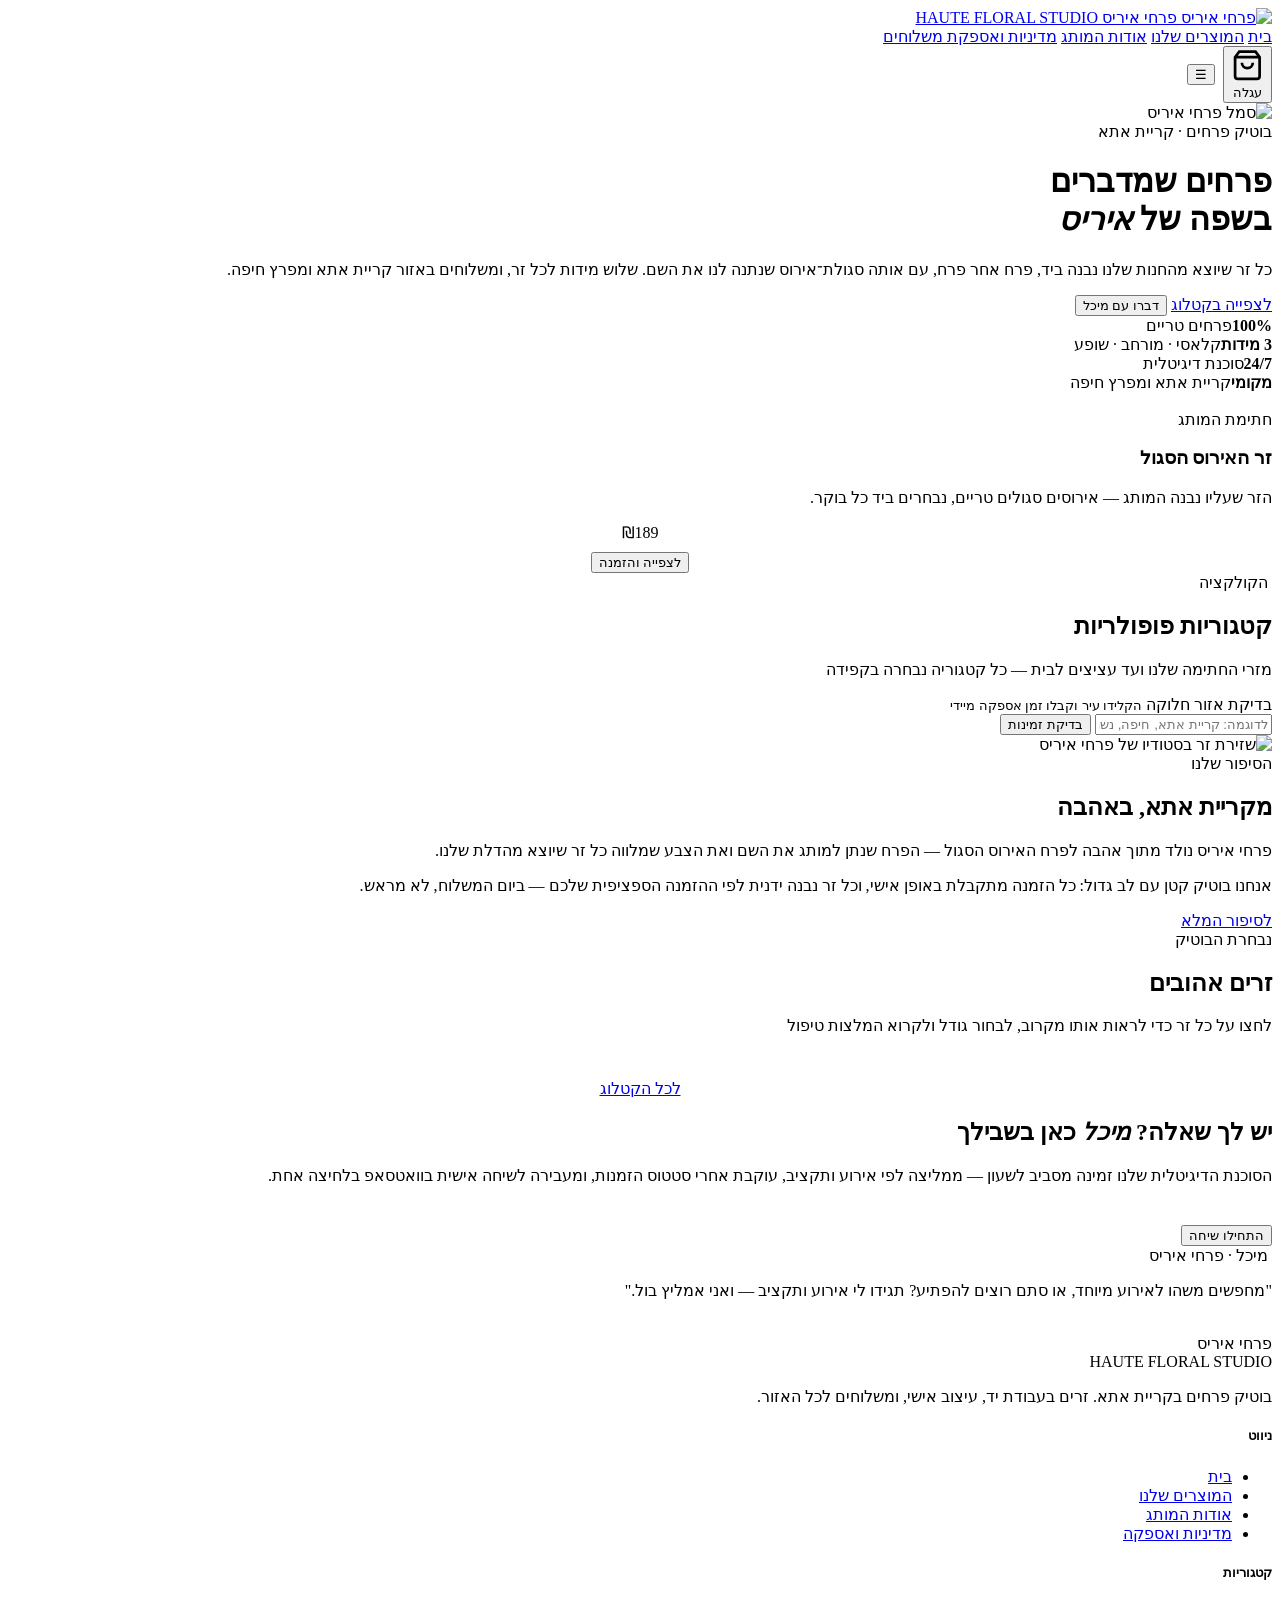
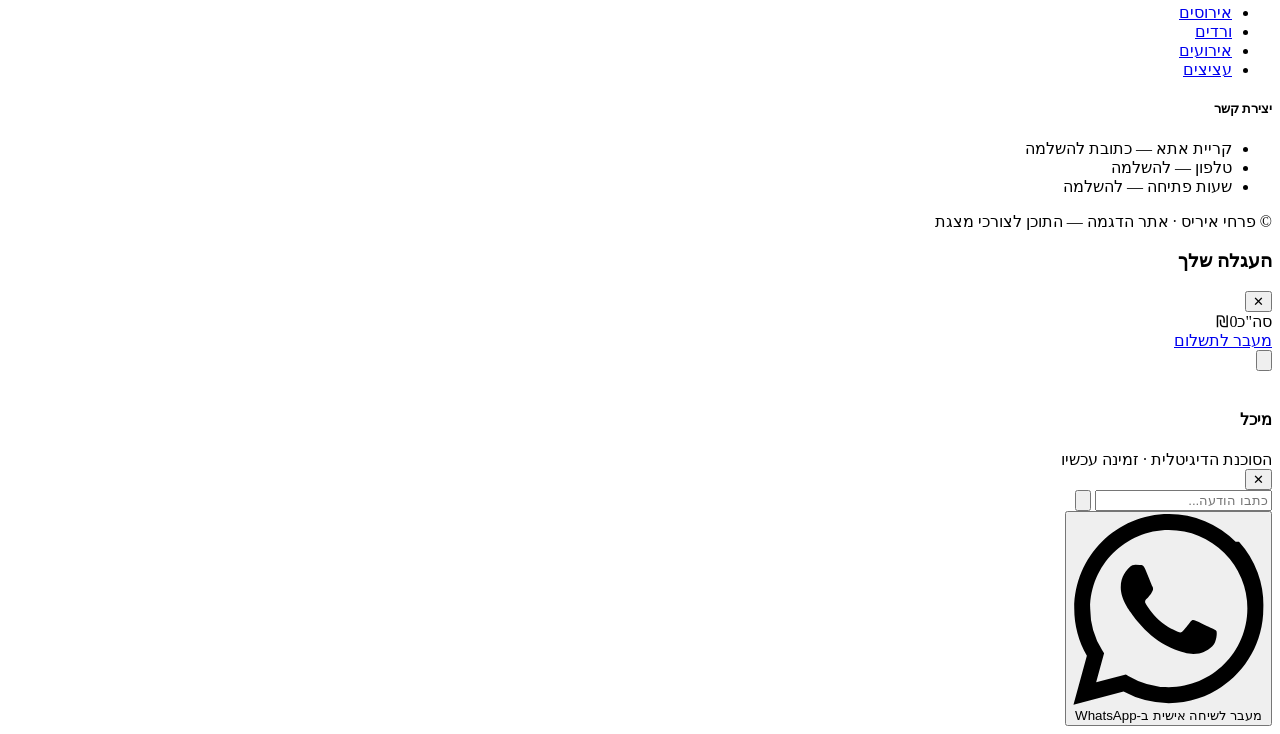
==== commit 52a798ee: "Add files via upload" ====
--- a/index.html
+++ b/index.html
@@ -4,362 +4,65 @@
 <meta charset="UTF-8" />
 <meta name="viewport" content="width=device-width, initial-scale=1.0" />
 <title>פרחי איריס — בוטיק פרחים בקריית אתא</title>
-<meta name="description" content="פרחי איריס — בוטיק פרחים בקריית אתא. זרים בעבודת יד, משלוחים באזור קריית אתא ומפרץ חיפה." />
+<meta name="description" content="פרחי איריס — בוטיק פרחים בקריית אתא. זרים בעבודת יד, שלוש מידות לכל זר, ומשלוחים באזור קריית אתא ומפרץ חיפה." />
+<link rel="icon" href="assets/brand/favicon.png" />
 <link rel="preconnect" href="https://fonts.googleapis.com">
+<link rel="preconnect" href="https://fonts.gstatic.com" crossorigin>
 <link href="https://fonts.googleapis.com/css2?family=Frank+Ruhl+Libre:wght@400;500;600;700&family=Assistant:wght@300;400;500;600;700&display=swap" rel="stylesheet">
-<style>
-:root{
-  --iris-deep:#2D124D;
-  --iris-night:#180A28;
-  --iris-mid:#5B3A87;
-  --iris-soft:#F3EEF8;
-  --gold:#C5A059;
-  --gold-soft:#E3CFA5;
-  --cream:#FAF7F2;
-  --line:#E6E1DA;
-  --input-line:#CCC5B9;
-  --muted:#8C7A6B;
-  --ink:#241B2E;
-  --white:#fff;
-  --radius:14px;
-}
-*{box-sizing:border-box;margin:0;padding:0;}
-html{scroll-behavior:smooth;}
-body{font-family:'Assistant',sans-serif;background:var(--cream);color:var(--ink);line-height:1.65;overflow-x:hidden;-webkit-font-smoothing:antialiased;}
-h1,h2,h3,.serif{font-family:'Frank Ruhl Libre',serif;font-weight:600;}
-a{color:inherit;text-decoration:none;}
-img{max-width:100%;display:block;}
-.container{max-width:1200px;margin:0 auto;padding:0 28px;}
-button{font-family:inherit;cursor:pointer;border:none;background:none;}
-
-/* ---------- NAV ---------- */
-.nav{position:sticky;top:0;z-index:50;background:rgba(250,247,242,.92);backdrop-filter:blur(14px);border-bottom:1px solid var(--line);}
-.nav .container{display:flex;align-items:center;justify-content:space-between;height:84px;gap:24px;}
-.brand{display:flex;align-items:center;}
-.brand svg{width:190px;height:44px;}
-.nav-links{display:flex;gap:34px;font-weight:600;font-size:.94rem;}
-.nav-links a{position:relative;padding:4px 0;color:#42354F;transition:color .2s;}
-.nav-links a:hover{color:var(--iris-deep);}
-.nav-links a::after{content:"";position:absolute;right:0;bottom:-2px;width:0;height:1px;background:var(--gold);transition:width .25s;}
-.nav-links a:hover::after{width:100%;}
-.cart-btn{position:relative;display:flex;align-items:center;gap:8px;background:var(--iris-deep);color:#fff;padding:11px 22px;border-radius:999px;font-weight:600;font-size:.9rem;transition:background .2s;}
-.cart-btn:hover{background:var(--iris-night);}
-.cart-badge{position:absolute;top:-6px;left:-6px;background:var(--gold);color:var(--iris-night);font-size:.7rem;min-width:19px;height:19px;border-radius:50%;display:flex;align-items:center;justify-content:center;font-weight:700;}
-
-/* ---------- BUTTONS ---------- */
-.btn{display:inline-flex;align-items:center;justify-content:center;gap:9px;padding:14px 30px;border-radius:999px;font-weight:600;font-size:.95rem;transition:all .25s;letter-spacing:.01em;}
-.btn-gold{background:var(--gold);color:#fff;}
-.btn-gold:hover{background:#B18E48;}
-.btn-outline{border:1px solid rgba(255,255,255,.55);color:#fff;}
-.btn-outline:hover{background:rgba(255,255,255,.1);border-color:#fff;}
-.btn-deep{background:var(--iris-deep);color:#fff;}
-.btn-deep:hover{background:var(--iris-night);}
-.btn-ghost{border:1px solid var(--input-line);color:var(--iris-deep);}
-.btn-ghost:hover{border-color:var(--iris-deep);}
-
-/* ---------- HERO ---------- */
-.hero{position:relative;background:linear-gradient(120deg,#2D124D 0%,#3E1C63 55%,#4A2472 100%);color:#fff;padding:84px 0 96px;overflow:hidden;}
-.hero::after{content:"";position:absolute;inset:0;background:radial-gradient(ellipse at 20% 30%,rgba(197,160,89,.18),transparent 60%);pointer-events:none;}
-.hero .container{display:grid;grid-template-columns:1fr 1fr;align-items:center;gap:64px;position:relative;z-index:2;}
-.hero-eyebrow{display:inline-flex;align-items:center;gap:9px;border:1px solid rgba(197,160,89,.5);padding:7px 18px;border-radius:999px;font-size:.78rem;font-weight:600;letter-spacing:.08em;margin-bottom:26px;color:var(--gold-soft);}
-.hero-eyebrow .dot{width:6px;height:6px;border-radius:50%;background:var(--gold);}
-.hero h1{font-size:3.5rem;line-height:1.18;margin-bottom:22px;font-weight:600;}
-.hero h1 em{font-style:normal;color:var(--gold-soft);}
-.hero p{font-size:1.08rem;max-width:480px;opacity:.86;margin-bottom:32px;font-weight:300;}
-.hero-ctas{display:flex;gap:14px;flex-wrap:wrap;}
-
-.hero-tags{display:flex;gap:10px;flex-wrap:wrap;margin-top:34px;padding-top:26px;border-top:1px solid rgba(255,255,255,.14);}
-.hero-tag{display:flex;align-items:center;gap:8px;border:1px solid rgba(255,255,255,.2);border-radius:999px;padding:8px 18px;font-size:.82rem;}
-.hero-tag strong{color:var(--gold-soft);font-weight:700;letter-spacing:.02em;}
-.hero-tag span{opacity:.78;}
-
-.hero-photo{position:relative;border-radius:var(--radius);overflow:hidden;aspect-ratio:4/5;max-height:520px;box-shadow:0 30px 60px rgba(0,0,0,.35);}
-.hero-photo img{width:100%;height:100%;object-fit:cover;}
-.hero-photo::after{content:"";position:absolute;inset:0;border:1px solid rgba(197,160,89,.35);border-radius:var(--radius);pointer-events:none;}
-
-/* ---------- SIGNATURE ---------- */
-.signature{margin-top:-46px;position:relative;z-index:3;}
-.signature-card{background:#fff;border:1px solid var(--line);border-radius:var(--radius);display:flex;align-items:center;justify-content:space-between;gap:30px;padding:30px 38px;box-shadow:0 8px 30px rgba(45,18,77,.07);}
-.signature-card .tag{display:inline-block;border:1px solid var(--gold);color:var(--gold);font-weight:600;padding:4px 14px;border-radius:999px;font-size:.72rem;letter-spacing:.06em;margin-bottom:10px;}
-.signature-card h3{font-size:1.45rem;color:var(--iris-deep);margin-bottom:4px;}
-.signature-card p{color:var(--muted);max-width:460px;font-size:.92rem;}
-.signature-price{font-size:1.9rem;font-weight:700;color:var(--iris-deep);white-space:nowrap;font-family:'Frank Ruhl Libre',serif;}
-
-/* ---------- SECTIONS ---------- */
-section{padding:84px 0;}
-.section-head{text-align:center;max-width:620px;margin:0 auto 46px;}
-.section-head .kicker{color:var(--gold);font-weight:600;letter-spacing:.14em;font-size:.74rem;text-transform:uppercase;}
-.section-head h2{font-size:2.15rem;color:var(--iris-deep);margin:12px 0 12px;}
-.section-head p{color:var(--muted);font-size:.95rem;}
-
-/* ---------- CATEGORIES ---------- */
-.cat-grid{display:grid;grid-template-columns:repeat(3,1fr);gap:26px;}
-.cat-card{background:#fff;border:1px solid var(--line);border-radius:var(--radius);overflow:hidden;transition:border-color .25s,transform .25s;display:block;}
-.cat-card:hover{border-color:var(--gold);transform:translateY(-3px);}
-.cat-card .cat-img{height:220px;width:100%;overflow:hidden;}
-.cat-card .cat-img img{width:100%;height:100%;object-fit:cover;transition:transform .6s ease;}
-.cat-card:hover .cat-img img{transform:scale(1.05);}
-.cat-card h4{font-size:1.02rem;font-weight:600;color:var(--iris-deep);padding:18px 20px;text-align:center;font-family:'Frank Ruhl Libre',serif;}
-.cat-card.featured{border-color:var(--gold);position:relative;}
-.cat-card.featured::before{content:"חתימת המותג";position:absolute;top:14px;right:14px;z-index:2;background:rgba(24,10,40,.82);backdrop-filter:blur(4px);color:var(--gold-soft);font-size:.68rem;font-weight:600;padding:5px 13px;border-radius:999px;letter-spacing:.04em;}
-
-/* ---------- PRODUCTS ---------- */
-.product-grid{display:grid;grid-template-columns:repeat(4,1fr);gap:24px;}
-.product-card{background:#fff;border:1px solid var(--line);border-radius:var(--radius);overflow:hidden;transition:border-color .25s,transform .25s;display:flex;flex-direction:column;}
-.product-card:hover{border-color:var(--gold);transform:translateY(-3px);}
-.product-art{height:250px;position:relative;overflow:hidden;background:var(--iris-soft);}
-.product-art img{width:100%;height:100%;object-fit:cover;transition:transform .6s ease;}
-.product-card:hover .product-art img{transform:scale(1.05);}
-.badge-stack{position:absolute;top:12px;right:12px;display:flex;flex-direction:column;gap:6px;align-items:flex-end;z-index:2;}
-.badge-stack .badge{background:rgba(24,10,40,.78);backdrop-filter:blur(5px);color:var(--gold-soft);font-size:.66rem;font-weight:600;padding:5px 12px;border-radius:999px;white-space:nowrap;letter-spacing:.02em;}
-.badge-stack .badge.bestseller{background:var(--gold);color:#fff;}
-.product-body{padding:20px;flex:1;display:flex;flex-direction:column;gap:7px;}
-.product-body h4{font-size:1.05rem;color:var(--iris-deep);font-family:'Frank Ruhl Libre',serif;}
-.product-body p{font-size:.85rem;color:var(--muted);flex:1;line-height:1.6;}
-.product-foot{display:flex;align-items:center;justify-content:space-between;margin-top:14px;padding-top:14px;border-top:1px solid var(--line);}
-.price{font-weight:700;font-size:1.12rem;color:var(--iris-deep);font-family:'Frank Ruhl Libre',serif;}
-.add-btn{border:1px solid var(--input-line);color:var(--iris-deep);padding:8px 18px;border-radius:999px;font-weight:600;font-size:.82rem;transition:all .2s;}
-.add-btn:hover{background:var(--iris-deep);color:#fff;border-color:var(--iris-deep);}
-
-.cat-filters{display:flex;gap:10px;justify-content:center;flex-wrap:wrap;margin-bottom:42px;}
-.cat-filters button{padding:9px 20px;border-radius:999px;background:transparent;border:1px solid var(--line);font-weight:600;font-size:.86rem;color:var(--muted);transition:all .2s;}
-.cat-filters button:hover{border-color:var(--gold);color:var(--iris-deep);}
-.cat-filters button.active{background:var(--iris-deep);color:#fff;border-color:var(--iris-deep);}
-
-/* ---------- DELIVERY CHECKER (thin horizontal) ---------- */
-.delivery-strip{border-top:1px solid var(--line);border-bottom:1px solid var(--line);padding:26px 0;background:transparent;}
-.delivery-strip .container{display:flex;align-items:center;gap:22px;flex-wrap:wrap;}
-.delivery-strip .dc-label{display:flex;align-items:center;gap:11px;font-weight:600;color:var(--iris-deep);font-size:.95rem;white-space:nowrap;}
-.delivery-strip .dc-label small{display:block;font-weight:400;color:var(--muted);font-size:.8rem;}
-.delivery-form{display:flex;gap:10px;flex:1;min-width:280px;}
-.delivery-form input{flex:1;background:transparent;border:none;border-bottom:1px solid var(--input-line);padding:10px 4px;font-family:inherit;font-size:.92rem;color:var(--ink);transition:border-color .2s;}
-.delivery-form input:focus{outline:none;border-bottom-color:var(--gold);}
-.delivery-form button{background:var(--gold);color:#fff;padding:11px 26px;border-radius:999px;font-weight:600;font-size:.86rem;white-space:nowrap;transition:background .2s;}
-.delivery-form button:hover{background:#B18E48;}
-.dc-result{width:100%;font-size:.88rem;font-weight:600;display:none;padding-top:4px;}
-.dc-result.ok{display:block;color:#3E7A50;}
-.dc-result.no{display:block;color:#A8515F;}
-
-/* ---------- STORY ---------- */
-.story{background:#fff;border-top:1px solid var(--line);border-bottom:1px solid var(--line);}
-.story .container{display:grid;grid-template-columns:1fr 1fr;align-items:center;gap:64px;}
-.story-photo{border-radius:var(--radius);overflow:hidden;aspect-ratio:1/1;max-height:420px;}
-.story-photo img{width:100%;height:100%;object-fit:cover;}
-.story-text .kicker{color:var(--gold);font-weight:600;font-size:.74rem;text-transform:uppercase;letter-spacing:.14em;}
-.story-text h2{font-size:2rem;color:var(--iris-deep);margin:12px 0 18px;}
-.story-text p{color:#5C5064;margin-bottom:14px;font-size:.96rem;}
-
-/* ---------- CONCIERGE ---------- */
-.concierge{background:var(--iris-night);color:#fff;border-radius:var(--radius);padding:62px 52px;border:1px solid rgba(197,160,89,.25);}
-.concierge-inner{display:flex;align-items:center;justify-content:space-between;gap:44px;flex-wrap:wrap;}
-.concierge h2{font-size:1.85rem;margin-bottom:12px;}
-.concierge h2 em{font-style:normal;color:var(--gold-soft);}
-.concierge p{opacity:.8;max-width:460px;font-size:.95rem;font-weight:300;}
-.concierge-bubble{background:rgba(255,255,255,.05);border:1px solid rgba(255,255,255,.14);border-radius:var(--radius);padding:22px 26px;max-width:320px;}
-.concierge-bubble .who{display:flex;align-items:center;gap:10px;font-weight:600;margin-bottom:10px;font-size:.9rem;}
-.concierge-bubble .who .avatar{width:34px;height:34px;border-radius:50%;background:var(--gold);display:flex;align-items:center;justify-content:center;color:#fff;font-weight:700;font-size:.9rem;}
-.concierge-bubble p{font-size:.88rem;opacity:.82;font-weight:300;}
-
-/* ---------- FOOTER ---------- */
-footer{background:var(--iris-night);color:#CFC4DA;padding:64px 0 28px;}
-.footer-grid{display:grid;grid-template-columns:1.6fr 1fr 1fr 1.2fr;gap:44px;margin-bottom:44px;}
-.footer-brand svg{width:200px;height:46px;margin-bottom:14px;}
-.footer-grid p{opacity:.6;max-width:290px;font-size:.88rem;font-weight:300;}
-footer h5{color:#fff;margin-bottom:16px;font-size:.82rem;letter-spacing:.1em;text-transform:uppercase;font-weight:600;}
-footer ul{list-style:none;}
-footer li{margin-bottom:10px;opacity:.65;font-size:.9rem;}
-footer a:hover{color:var(--gold-soft);}
-.footer-bottom{border-top:1px solid rgba(255,255,255,.08);padding-top:22px;text-align:center;font-size:.78rem;opacity:.45;}
-
-/* ---------- CART DRAWER ---------- */
-.overlay{position:fixed;inset:0;background:rgba(24,10,40,.5);opacity:0;pointer-events:none;transition:opacity .3s;z-index:80;}
-.overlay.open{opacity:1;pointer-events:auto;}
-.cart-drawer{position:fixed;top:0;left:0;height:100%;width:400px;max-width:92vw;background:#fff;transform:translateX(-100%);transition:transform .35s cubic-bezier(.4,0,.2,1);z-index:90;display:flex;flex-direction:column;}
-.cart-drawer.open{transform:translateX(0);}
-.cart-head{padding:24px;border-bottom:1px solid var(--line);display:flex;align-items:center;justify-content:space-between;}
-.cart-head h3{color:var(--iris-deep);font-size:1.1rem;}
-.cart-close{font-size:1.3rem;color:var(--muted);}
-.cart-items{flex:1;overflow-y:auto;padding:10px 24px;}
-.cart-row{display:flex;gap:14px;align-items:center;padding:16px 0;border-bottom:1px solid var(--line);}
-.cart-row .thumb{width:62px;height:62px;border-radius:10px;flex-shrink:0;overflow:hidden;}
-.cart-row .thumb img{width:100%;height:100%;object-fit:cover;}
-.cart-row .info{flex:1;}
-.cart-row .info h5{font-size:.92rem;color:var(--iris-deep);font-weight:600;}
-.cart-row .qty{display:flex;align-items:center;gap:10px;margin-top:6px;}
-.cart-row .qty button{width:24px;height:24px;border-radius:50%;border:1px solid var(--line);color:var(--iris-deep);font-weight:600;line-height:1;}
-.cart-row .remove{color:#A8515F;font-size:.76rem;margin-top:5px;}
-.cart-foot{padding:22px 24px;border-top:1px solid var(--line);}
-.cart-total{display:flex;justify-content:space-between;font-weight:700;font-size:1.1rem;color:var(--iris-deep);margin-bottom:16px;}
-.cart-empty{text-align:center;padding:60px 20px;color:var(--muted);font-size:.92rem;}
-
-/* ---------- CHAT ---------- */
-.chat-launcher{position:fixed;bottom:26px;left:26px;z-index:95;width:58px;height:58px;border-radius:50%;background:var(--iris-deep);display:flex;align-items:center;justify-content:center;box-shadow:0 10px 26px rgba(45,18,77,.35);transition:transform .25s;}
-.chat-launcher:hover{transform:scale(1.06);}
-.chat-launcher svg{width:26px;height:26px;color:#fff;}
-.chat-panel{position:fixed;bottom:98px;left:26px;width:370px;max-width:90vw;height:520px;max-height:72vh;background:#fff;border-radius:var(--radius);box-shadow:0 26px 60px rgba(24,10,40,.3);display:flex;flex-direction:column;overflow:hidden;z-index:96;transform:translateY(16px) scale(.97);opacity:0;pointer-events:none;transition:all .25s;}
-.chat-panel.open{transform:translateY(0) scale(1);opacity:1;pointer-events:auto;}
-.chat-head{background:var(--iris-deep);color:#fff;padding:16px 20px;display:flex;align-items:center;gap:12px;}
-.chat-head .avatar{width:36px;height:36px;border-radius:50%;background:var(--gold);color:#fff;display:flex;align-items:center;justify-content:center;font-weight:700;}
-.chat-head h4{font-size:.92rem;font-weight:600;}
-.chat-head span{font-size:.72rem;opacity:.7;}
-.chat-close{margin-right:auto;color:#fff;font-size:1.1rem;opacity:.7;}
-.chat-body{flex:1;overflow-y:auto;padding:18px;display:flex;flex-direction:column;gap:10px;background:var(--cream);}
-.msg{max-width:82%;padding:11px 15px;border-radius:14px;font-size:.88rem;line-height:1.6;}
-.msg.bot{background:#fff;border:1px solid var(--line);align-self:flex-start;border-bottom-left-radius:4px;}
-.msg.user{background:var(--iris-deep);color:#fff;align-self:flex-end;border-bottom-right-radius:4px;}
-.chat-input-row{display:flex;gap:8px;padding:14px;border-top:1px solid var(--line);background:#fff;}
-.chat-input-row input{flex:1;border:1px solid var(--input-line);border-radius:999px;padding:11px 18px;font-family:inherit;font-size:.88rem;}
-.chat-input-row input:focus{outline:none;border-color:var(--gold);}
-.chat-input-row button{background:var(--iris-deep);color:#fff;width:40px;height:40px;border-radius:50%;display:flex;align-items:center;justify-content:center;flex-shrink:0;}
-.chat-input-row button svg{width:17px;height:17px;}
-.typing{display:flex;gap:4px;}
-.typing span{width:6px;height:6px;border-radius:50%;background:#B9A6D0;animation:blink 1.2s infinite;}
-.typing span:nth-child(2){animation-delay:.2s;}
-.typing span:nth-child(3){animation-delay:.4s;}
-@keyframes blink{0%,100%{opacity:.3;}50%{opacity:1;}}
-
-/* ---------- CHECKOUT ---------- */
-.checkout-shell{border:1px solid var(--line);border-radius:var(--radius);overflow:hidden;display:grid;grid-template-columns:1.35fr 1fr;background:#fff;min-height:560px;}
-.checkout-main{padding:38px 40px;}
-.checkout-aside{background:var(--iris-night);color:#fff;padding:38px 34px;}
-.checkout-aside h3{color:#fff;font-size:1.05rem;margin-bottom:22px;padding-bottom:14px;border-bottom:1px solid rgba(255,255,255,.12);letter-spacing:.02em;}
-.checkout-aside .order-line{display:flex;justify-content:space-between;padding:12px 0;border-bottom:1px solid rgba(255,255,255,.08);font-size:.88rem;color:#D6CBE0;}
-.checkout-aside .order-line span:last-child{color:var(--gold-soft);font-weight:600;white-space:nowrap;}
-.checkout-aside .order-total{display:flex;justify-content:space-between;align-items:baseline;margin-top:22px;padding-top:18px;border-top:1px solid rgba(197,160,89,.3);}
-.checkout-aside .order-total span:first-child{font-size:.9rem;opacity:.75;}
-.checkout-aside .order-total span:last-child{font-size:1.6rem;font-weight:700;color:var(--gold-soft);font-family:'Frank Ruhl Libre',serif;}
-.checkout-aside .aside-note{margin-top:26px;padding-top:20px;border-top:1px solid rgba(255,255,255,.08);font-size:.8rem;opacity:.55;line-height:1.7;font-weight:300;}
-.checkout-empty{color:rgba(255,255,255,.5);font-size:.88rem;}
-.checkout-empty a{color:var(--gold-soft);text-decoration:underline;}
-
-.checkout-progress{display:flex;align-items:center;margin-bottom:34px;}
-.checkout-progress .step{display:flex;align-items:center;gap:10px;}
-.checkout-progress .circle{width:30px;height:30px;border-radius:50%;border:1px solid var(--input-line);color:var(--muted);font-weight:600;display:flex;align-items:center;justify-content:center;font-size:.82rem;transition:all .3s;flex-shrink:0;}
-.checkout-progress .label{font-size:.82rem;font-weight:600;color:var(--muted);transition:color .3s;white-space:nowrap;}
-.checkout-progress .line{flex:1;height:1px;background:var(--line);margin:0 16px;}
-.checkout-progress .step.active .circle{background:var(--iris-deep);border-color:var(--iris-deep);color:#fff;}
-.checkout-progress .step.active .label{color:var(--iris-deep);}
-.checkout-progress .step.done .circle{background:var(--gold);border-color:var(--gold);color:#fff;}
-.checkout-progress .step.done .label{color:var(--gold);}
-@media(max-width:700px){.checkout-progress .label{display:none;}}
-
-.step-panel{display:none;}
-.step-panel.active{display:block;}
-.checkout-main h3{color:var(--iris-deep);font-size:1.15rem;margin-bottom:6px;}
-.checkout-main .sub{color:var(--muted);font-size:.86rem;margin-bottom:24px;}
-.field{margin-bottom:18px;}
-.field label{display:block;font-weight:600;font-size:.78rem;color:var(--muted);margin-bottom:7px;letter-spacing:.02em;}
-.field input,.field textarea{width:100%;padding:12px 14px;border:1px solid var(--input-line);border-radius:8px;font-family:inherit;font-size:.92rem;color:var(--ink);background:#fff;transition:border-color .2s;}
-.field input:focus,.field textarea:focus{outline:none;border-color:var(--gold);}
-.field-row{display:grid;grid-template-columns:1fr 1fr;gap:14px;}
-.demo-flag{border:1px solid var(--gold);background:rgba(197,160,89,.07);color:#8A6B2E;padding:11px 15px;border-radius:8px;font-size:.82rem;font-weight:600;margin-bottom:22px;}
-
-.tone-buttons{display:flex;gap:8px;flex-wrap:wrap;margin-bottom:16px;}
-.tone-btn{padding:9px 17px;border-radius:999px;border:1px solid var(--input-line);font-weight:600;font-size:.82rem;color:var(--iris-deep);transition:all .2s;}
-.tone-btn:hover{border-color:var(--gold);background:rgba(197,160,89,.08);}
-.tone-btn.active{background:var(--iris-deep);color:#fff;border-color:var(--iris-deep);}
-.tone-btn.loading{opacity:.5;pointer-events:none;}
-.greeting-card{background:var(--cream);border:1px solid var(--line);border-radius:10px;padding:20px;}
-.greeting-card textarea{width:100%;min-height:110px;border:none;background:none;font-family:'Frank Ruhl Libre',serif;font-size:1.02rem;color:var(--iris-deep);resize:vertical;line-height:1.75;padding:0;}
-.greeting-card textarea:focus{outline:none;}
-.regen-row{display:flex;justify-content:flex-end;margin-top:10px;}
-.regen-btn{font-size:.8rem;color:var(--muted);display:flex;align-items:center;gap:6px;transition:color .2s;}
-.regen-btn:hover{color:var(--gold);}
-.step-nav{display:flex;justify-content:space-between;margin-top:28px;gap:14px;}
-
-.success-screen{text-align:center;padding:90px 20px;background:#fff;border:1px solid var(--line);border-radius:var(--radius);}
-.success-screen .check{width:76px;height:76px;border-radius:50%;background:rgba(197,160,89,.12);color:var(--gold);display:flex;align-items:center;justify-content:center;margin:0 auto 24px;}
-.success-screen .check svg{width:38px;height:38px;}
-.success-screen h2{color:var(--iris-deep);margin-bottom:12px;}
-.success-screen p{color:var(--muted);margin-bottom:6px;font-size:.92rem;}
-
-/* ---------- PAGE HEADER (about / policy) ---------- */
-.page-head{background:var(--iris-deep);color:#fff;padding:70px 0;text-align:center;}
-.page-head h1{font-size:2.4rem;margin-bottom:12px;}
-.page-head h1 em{font-style:normal;color:var(--gold-soft);}
-.page-head p{opacity:.75;max-width:560px;margin:0 auto;font-weight:300;}
-.panel{background:#fff;border:1px solid var(--line);border-radius:var(--radius);padding:38px;}
-.panel h3{color:var(--iris-deep);margin-bottom:16px;font-size:1.15rem;}
-.panel p{color:#5C5064;font-size:.95rem;margin-bottom:14px;}
-.policy-grid{display:grid;grid-template-columns:1.3fr 1fr;gap:28px;align-items:start;}
-.order-line{display:flex;justify-content:space-between;padding:12px 0;border-bottom:1px solid var(--line);font-size:.9rem;color:#5C5064;}
-
-/* ---------- RESPONSIVE ---------- */
-@media(max-width:980px){
-  .hero .container{grid-template-columns:1fr;text-align:center;}
-  .hero p{margin-inline:auto;}
-  .hero-ctas,.hero-tags{justify-content:center;}
-  .hero-photo{max-height:380px;order:-1;}
-  .cat-grid{grid-template-columns:repeat(2,1fr);}
-  .product-grid{grid-template-columns:repeat(2,1fr);}
-  .footer-grid{grid-template-columns:1fr 1fr;}
-  .story .container{grid-template-columns:1fr;}
-  .checkout-shell{grid-template-columns:1fr;}
-  .policy-grid{grid-template-columns:1fr;}
-  .nav-links{display:none;}
-  .concierge-inner{flex-direction:column;text-align:center;}
-}
-@media(max-width:560px){
-  .hero h1{font-size:2.3rem;}
-  .cat-grid,.product-grid,.footer-grid{grid-template-columns:1fr;}
-  .chat-panel{width:94vw;left:3vw;}
-  .signature-card{flex-direction:column;text-align:center;}
-  .checkout-main,.checkout-aside{padding:28px 22px;}
-  .brand svg{width:150px;}
-}
-
-</style>
+<link rel="stylesheet" href="css/style.css" />
 </head>
 <body>
 
 <nav class="nav">
   <div class="container">
     <a href="index.html" class="brand">
-      <svg viewBox="0 0 450 100" xmlns="http://www.w3.org/2000/svg">
-        <g transform="translate(370, 12)" fill="none" stroke="#2D124D" stroke-width="1.8" stroke-linecap="round" stroke-linejoin="round">
-          <path d="M35 15 C30 28 25 40 35 65 C45 40 40 28 35 15 Z"/>
-          <path d="M35 40 C20 45 10 55 18 68 C28 65 32 52 35 40 Z"/>
-          <path d="M35 40 C50 45 60 55 52 68 C42 65 38 52 35 40 Z"/>
-          <line x1="35" y1="65" x2="35" y2="82" stroke="#2D124D" stroke-width="1.5"/>
-        </g>
-        <text x="350" y="52" text-anchor="end" font-family="'Frank Ruhl Libre',serif" font-size="34" font-weight="600" fill="#2D124D" letter-spacing="1">פרחי איריס</text>
-        <text x="350" y="76" text-anchor="end" font-family="'Assistant',sans-serif" font-size="11" font-weight="500" fill="#8C7A6B" letter-spacing="4">HAUTE FLORAL STUDIO</text>
-      </svg>
+      <img class="brand-mark" src="assets/brand/logo-mark.png" alt="פרחי איריס" />
+      <span class="brand-type">
+        <span class="name">פרחי איריס</span>
+        <span class="sub">HAUTE FLORAL STUDIO</span>
+      </span>
     </a>
-    <div class="nav-links">
+    <div class="nav-links" id="navLinks">
       <a href="index.html">בית</a>
       <a href="catalog.html">המוצרים שלנו</a>
       <a href="about.html">אודות המותג</a>
       <a href="policy.html">מדיניות ואספקת משלוחים</a>
     </div>
-    <button class="cart-btn" onclick="openCart()">עגלה <span class="cart-badge" style="display:none">0</span></button>
+    <div style="display:flex;align-items:center;gap:8px">
+      <button class="cart-btn" onclick="openCart()">
+        <svg viewBox="0 0 24 24" fill="none" stroke="currentColor" stroke-width="2"><path d="M6 2 3 6v14a2 2 0 0 0 2 2h14a2 2 0 0 0 2-2V6l-3-4z"/><path d="M3 6h18M16 10a4 4 0 0 1-8 0"/></svg>
+        עגלה <span class="cart-badge" style="display:none">0</span>
+      </button>
+      <button class="nav-toggle" onclick="toggleNav()" aria-label="תפריט">☰</button>
+    </div>
   </div>
 </nav>
 
 <header class="hero">
-  <div class="container">
-    <div class="hero-text">
+  <div class="hero-bg"></div>
+  <div class="container">
+    <div class="hero-inner">
+      <img class="hero-mark" src="assets/brand/logo-mark.png" alt="סמל פרחי איריס" />
       <div class="hero-eyebrow"><span class="dot"></span> בוטיק פרחים · קריית אתא</div>
       <h1>פרחים שמדברים<br>בשפה של <em>איריס</em></h1>
-      <p>כל זר שיוצא מהחנות שלנו נבנה ביד, פרח אחר פרח, עם אותה סגולת-אירוס שנתנה לנו את השם. משלוחים באזור קריית אתא ומפרץ חיפה.</p>
+      <p class="lede">כל זר שיוצא מהחנות שלנו נבנה ביד, פרח אחר פרח, עם אותה סגולת־אירוס שנתנה לנו את השם. שלוש מידות לכל זר, ומשלוחים באזור קריית אתא ומפרץ חיפה.</p>
       <div class="hero-ctas">
         <a href="catalog.html" class="btn btn-gold">לצפייה בקטלוג</a>
         <button class="btn btn-outline" onclick="toggleChat()">דברו עם מיכל</button>
       </div>
       <div class="hero-tags">
         <div class="hero-tag"><strong>100%</strong><span>פרחים טריים</span></div>
+        <div class="hero-tag"><strong>3 מידות</strong><span>קלאסי · מורחב · שופע</span></div>
         <div class="hero-tag"><strong>24/7</strong><span>סוכנת דיגיטלית</span></div>
         <div class="hero-tag"><strong>מקומי</strong><span>קריית אתא ומפרץ חיפה</span></div>
       </div>
     </div>
-    <div class="hero-photo">
-      <img src="https://images.unsplash.com/photo-1561181286-d3fee7d55364?auto=format&fit=crop&w=1000&q=85" alt="שזירת זר פרחים בסטודיו" />
-    </div>
   </div>
 </header>
 
 <div class="signature container">
   <div class="signature-card">
+    <img class="sig-seal" src="assets/brand/logo-mark.png" alt="" />
     <div>
       <span class="tag">חתימת המותג</span>
       <h3>זר האירוס הסגול</h3>
@@ -367,7 +70,7 @@
     </div>
     <div style="text-align:center">
       <div class="signature-price">₪189</div>
-      <a href="catalog.html#signature" class="btn btn-deep" style="margin-top:10px">להזמנה</a>
+      <button class="btn btn-deep" style="margin-top:10px" onclick="openProductModal('iris-signature')">לצפייה והזמנה</button>
     </div>
   </div>
 </div>
@@ -375,6 +78,7 @@
 <section id="categories">
   <div class="container">
     <div class="section-head">
+      <img class="divider-mark" src="assets/brand/logo-mark.png" alt="" />
       <span class="kicker">הקולקציה</span>
       <h2>קטגוריות פופולריות</h2>
       <p>מזרי החתימה שלנו ועד עציצים לבית — כל קטגוריה נבחרה בקפידה</p>
@@ -400,13 +104,13 @@
 <section class="story" id="story">
   <div class="container">
     <div class="story-photo">
-      <img src="https://images.unsplash.com/photo-1487070183336-b863922373d4?auto=format&fit=crop&w=800&q=80" alt="זר פרחים בעבודת יד" />
+      <img src="assets/products/studio.jpg" alt="שזירת זר בסטודיו של פרחי איריס" />
     </div>
     <div class="story-text">
       <span class="kicker">הסיפור שלנו</span>
       <h2>מקריית אתא, באהבה</h2>
       <p>פרחי איריס נולד מתוך אהבה לפרח האירוס הסגול — הפרח שנתן למותג את השם ואת הצבע שמלווה כל זר שיוצא מהדלת שלנו.</p>
-      <p>אנחנו בוטיק קטן עם לב גדול: כל הזמנה מתקבלת באופן אישי, וכל זר נבנה ידנית לפי ההזמנה הספציפית שלכם.</p>
+      <p>אנחנו בוטיק קטן עם לב גדול: כל הזמנה מתקבלת באופן אישי, וכל זר נבנה ידנית לפי ההזמנה הספציפית שלכם — ביום המשלוח, לא מראש.</p>
       <a href="about.html" class="btn btn-ghost" style="margin-top:12px">לסיפור המלא</a>
     </div>
   </div>
@@ -417,7 +121,7 @@
     <div class="section-head">
       <span class="kicker">נבחרת הבוטיק</span>
       <h2>זרים אהובים</h2>
-      <p>טעימה מהקטלוג המלא שלנו</p>
+      <p>לחצו על כל זר כדי לראות אותו מקרוב, לבחור גודל ולקרוא המלצות טיפול</p>
     </div>
     <div class="product-grid" id="featuredGrid"></div>
     <div style="text-align:center;margin-top:44px">
@@ -432,11 +136,11 @@
       <div class="concierge-inner">
         <div>
           <h2>יש לך שאלה? <em>מיכל</em> כאן בשבילך</h2>
-          <p>הסוכנת הדיגיטלית שלנו זמינה מסביב לשעון — ממליצה לפי אירוע ותקציב, עונה על שאלות משלוח, ומלווה עד ההזמנה.</p>
+          <p>הסוכנת הדיגיטלית שלנו זמינה מסביב לשעון — ממליצה לפי אירוע ותקציב, עוקבת אחרי סטטוס הזמנות, ומעבירה לשיחה אישית בוואטסאפ בלחיצה אחת.</p>
           <button class="btn btn-gold" style="margin-top:24px" onclick="toggleChat()">התחילו שיחה</button>
         </div>
         <div class="concierge-bubble">
-          <div class="who"><span class="avatar">מ</span> מיכל · פרחי איריס</div>
+          <div class="who"><img class="avatar-seal" src="assets/brand/logo-mark.png" alt="" /> מיכל · פרחי איריס</div>
           <p>"מחפשים משהו לאירוע מיוחד, או סתם רוצים להפתיע? תגידו לי אירוע ותקציב — ואני אמליץ בול."</p>
         </div>
       </div>
@@ -449,16 +153,11 @@
     <div class="footer-grid">
       <div>
         <div class="footer-brand">
-          <svg viewBox="0 0 450 100" xmlns="http://www.w3.org/2000/svg">
-            <g transform="translate(370, 12)" fill="none" stroke="#E3CFA5" stroke-width="1.8" stroke-linecap="round" stroke-linejoin="round">
-              <path d="M35 15 C30 28 25 40 35 65 C45 40 40 28 35 15 Z"/>
-              <path d="M35 40 C20 45 10 55 18 68 C28 65 32 52 35 40 Z"/>
-              <path d="M35 40 C50 45 60 55 52 68 C42 65 38 52 35 40 Z"/>
-              <line x1="35" y1="65" x2="35" y2="82" stroke="#E3CFA5" stroke-width="1.5"/>
-            </g>
-            <text x="350" y="52" text-anchor="end" font-family="'Frank Ruhl Libre',serif" font-size="34" font-weight="600" fill="#ffffff" letter-spacing="1">פרחי איריס</text>
-            <text x="350" y="76" text-anchor="end" font-family="'Assistant',sans-serif" font-size="11" font-weight="500" fill="#A99BB5" letter-spacing="4">HAUTE FLORAL STUDIO</text>
-          </svg>
+          <img class="brand-mark" src="assets/brand/logo-mark.png" alt="" />
+          <span>
+            <span class="name" style="display:block">פרחי איריס</span>
+            <span class="sub" style="display:block">HAUTE FLORAL STUDIO</span>
+          </span>
         </div>
         <p>בוטיק פרחים בקריית אתא. זרים בעבודת יד, עיצוב אישי, ומשלוחים לכל האזור.</p>
       </div>
@@ -495,622 +194,43 @@
 
 <div class="overlay" id="cartOverlay" onclick="closeCart()"></div>
 <div class="cart-drawer" id="cartDrawer">
-  <div class="cart-head"><h3>העגלה שלך</h3><button class="cart-close" onclick="closeCart()">✕</button></div>
+  <div class="cart-head"><h3>העגלה שלך</h3><button class="cart-close" onclick="closeCart()" aria-label="סגור">✕</button></div>
   <div class="cart-items" id="cartItems"></div>
   <div class="cart-foot">
     <div class="cart-total"><span>סה"כ</span><span id="cartTotalValue">₪0</span></div>
-    <a href="checkout.html" class="btn btn-deep" style="width:100%">מעבר לתשלום</a>
-  </div>
-</div>
-
-<button class="chat-launcher" onclick="toggleChat()" aria-label="פתח צ'אט">
-  <svg viewBox="0 0 24 24" fill="currentColor"><path d="M12 2C6.48 2 2 5.94 2 10.75c0 2.62 1.36 4.96 3.5 6.53V22l4.02-2.2c.8.15 1.62.23 2.48.23 5.52 0 10-3.94 10-8.75S17.52 2 12 2z"/></svg>
+    <a href="checkout.html" class="btn btn-deep btn-block">מעבר לתשלום</a>
+  </div>
+</div>
+
+<button class="chat-launcher" onclick="toggleChat()" aria-label="פתח צ'אט עם מיכל">
+  <img src="assets/brand/logo-mark.png" alt="" />
+  <span class="dot"></span>
 </button>
 <div class="chat-panel" id="chatPanel">
   <div class="chat-head">
-    <div class="avatar">מ</div>
-    <div><h4>מיכל</h4><span>הסוכנת הדיגיטלית · פרחי איריס</span></div>
-    <button class="chat-close" onclick="toggleChat()">✕</button>
+    <img class="avatar-seal" src="assets/brand/logo-mark.png" alt="" />
+    <div><h4>מיכל</h4><span>הסוכנת הדיגיטלית · זמינה עכשיו</span></div>
+    <button class="chat-close" onclick="toggleChat()" aria-label="סגור">✕</button>
   </div>
   <div class="chat-body" id="chatBody"></div>
   <form class="chat-input-row" onsubmit="sendChat(event)">
     <input type="text" id="chatInput" placeholder="כתבו הודעה..." autocomplete="off" />
     <button type="submit" aria-label="שלח"><svg viewBox="0 0 24 24" fill="currentColor"><path d="M2 21l21-9L2 3v7l15 2-15 2z"/></svg></button>
   </form>
-</div>
-
+  <button class="wa-btn" onclick="openShopWhatsApp()">
+    <svg viewBox="0 0 24 24"><path d="M17.472 14.382c-.297-.149-1.758-.867-2.03-.967-.273-.099-.471-.148-.67.15-.197.297-.767.966-.94 1.164-.173.199-.347.223-.644.075-.297-.15-1.255-.463-2.39-1.475-.883-.788-1.48-1.761-1.653-2.059-.173-.297-.018-.458.13-.606.134-.133.297-.347.446-.52.149-.174.198-.298.298-.497.099-.198.05-.371-.025-.52-.075-.149-.669-1.612-.916-2.207-.242-.579-.487-.5-.669-.51a12.8 12.8 0 0 0-.57-.01c-.198 0-.52.074-.792.372-.272.297-1.04 1.016-1.04 2.479 0 1.462 1.065 2.875 1.213 3.074.149.198 2.096 3.2 5.077 4.487.709.306 1.262.489 1.694.625.712.227 1.36.195 1.871.118.571-.085 1.758-.719 2.006-1.413.248-.694.248-1.289.173-1.413-.074-.124-.272-.198-.57-.347m-5.421 7.403h-.004a9.87 9.87 0 0 1-5.031-1.378l-.361-.214-3.741.982.998-3.648-.235-.374a9.86 9.86 0 0 1-1.51-5.26c.001-5.45 4.436-9.884 9.888-9.884 2.64 0 5.122 1.03 6.988 2.898a9.825 9.825 0 0 1 2.893 6.994c-.003 5.45-4.437 9.884-9.885 9.884m8.413-18.297A11.815 11.815 0 0 0 12.05 0C5.495 0 .16 5.335.157 11.892c0 2.096.547 4.142 1.588 5.945L.057 24l6.305-1.654a11.882 11.882 0 0 0 5.683 1.448h.005c6.554 0 11.89-5.335 11.893-11.893A11.821 11.821 0 0 0 20.885 3.488"/></svg>
+    מעבר לשיחה אישית ב-WhatsApp
+  </button>
+</div>
+
+<script src="js/products.js"></script>
+<script src="js/cart.js"></script>
+<script src="js/product-modal.js"></script>
+<script src="js/chat-widget.js"></script>
+<script src="js/site.js"></script>
 <script>
-/* פרחי איריס — קטלוג מוצרים (תמונות דוגמה — להחלפה בצילומים אמיתיים של החנות) */
-
-const IMG = {
-  iris: "https://images.pexels.com/photos/193039/pexels-photo-193039.jpeg?auto=compress&cs=tinysrgb&w=900",
-  irisWhite: "https://images.unsplash.com/photo-1490750967868-88aa4486c946?auto=format&fit=crop&w=900&q=80",
-  redRoses: "https://images.unsplash.com/photo-1526047932273-341f2a7631f9?auto=format&fit=crop&w=900&q=80",
-  pastelRoses: "https://images.unsplash.com/photo-1487070183336-b863922373d4?auto=format&fit=crop&w=900&q=80",
-  seasonal: "https://images.unsplash.com/photo-1563241527-3004b7be0ffd?auto=format&fit=crop&w=900&q=80",
-  event: "https://images.unsplash.com/photo-1521520368710-3ab197656d60?auto=format&fit=crop&w=900&q=80",
-  thanks: "https://images.unsplash.com/photo-1519378058457-4c29a0a2efac?auto=format&fit=crop&w=900&q=80",
-  sympathy: "https://images.unsplash.com/photo-1455659817273-f96807779a8a?auto=format&fit=crop&w=900&q=80",
-  orchid: "https://images.unsplash.com/photo-1618080578815-335456280012?auto=format&fit=crop&w=900&q=80",
-  studio: "https://images.unsplash.com/photo-1561181286-d3fee7d55364?auto=format&fit=crop&w=1000&q=85",
-};
-
-const PRODUCTS = [
-  {
-    id: "iris-signature",
-    name: "זר האירוס הסגול",
-    tag: "חתימת פרחי איריס",
-    category: "signature",
-    desc: "הזר שעליו נבנה המותג — אירוסים סגולים טריים, עטופים בעדינות עם ירק טבעי.",
-    price: 189,
-    oldPrice: null,
-    img: IMG.iris,
-    badges: ["הכי נמכר", "טרי מהבוקר"],
-  },
-  {
-    id: "iris-white-rose",
-    name: "אירוסים וורדים לבנים",
-    tag: null,
-    category: "signature",
-    desc: "שילוב עדין של אירוסים סגולים וורדים לבנים — קלאסי ומרגש.",
-    price: 219,
-    oldPrice: 249,
-    img: IMG.irisWhite,
-    badges: ["טרי מהבוקר"],
-  },
-  {
-    id: "red-roses-classic",
-    name: "זר ורדים אדומים קלאסי",
-    tag: null,
-    category: "roses",
-    desc: "12 ורדים אדומים טריים, זר מושלם לרגעים רומנטיים.",
-    price: 159,
-    oldPrice: null,
-    img: IMG.redRoses,
-    badges: ["הכי נמכר"],
-  },
-  {
-    id: "pastel-roses",
-    name: "זר ורדים פסטל",
-    tag: null,
-    category: "roses",
-    desc: "ורדים בגווני אפרסק וורוד רך, עדינים ומלאי אור.",
-    price: 169,
-    oldPrice: null,
-    img: IMG.pastelRoses,
-    badges: [],
-  },
-  {
-    id: "seasonal-mix",
-    name: "זר צבעוני עונתי",
-    tag: "פופולרי",
-    category: "seasonal",
-    desc: "מבחר הפרחים הטריים ביותר של השבוע — כל זר קצת שונה, כולם קסומים.",
-    price: 139,
-    oldPrice: null,
-    img: IMG.seasonal,
-    badges: ["טרי מהבוקר", "משלוח מהיר"],
-  },
-  {
-    id: "event-luxury",
-    name: "זר לאירוע מפואר",
-    tag: null,
-    category: "events",
-    desc: "זר גדול ומרשים לחתונות, ימי הולדת עגולים ואירועים מיוחדים.",
-    price: 349,
-    oldPrice: 390,
-    img: IMG.event,
-    badges: [],
-  },
-  {
-    id: "thank-you-small",
-    name: 'זר "תודה" עדין',
-    tag: null,
-    category: "thanks",
-    desc: "זר קטן וקסום שאומר תודה בדיוק כמו שצריך.",
-    price: 99,
-    oldPrice: null,
-    img: IMG.thanks,
-    badges: ["משלוח מהיר"],
-  },
-  {
-    id: "sympathy-white",
-    name: "זר ניחומים לבן וסגול",
-    tag: null,
-    category: "sympathy",
-    desc: "זר רגוע ומכבד, לבן וסגול, לרגעים של תמיכה ואהבה.",
-    price: 179,
-    oldPrice: null,
-    img: IMG.sympathy,
-    badges: [],
-  },
-  {
-    id: "orchid-plant",
-    name: "עציץ סחלב סגול",
-    tag: null,
-    category: "plants",
-    desc: "סחלב מרשים בעציץ מעוצב — מתנה שנשארת ופורחת שוב ושוב.",
-    price: 129,
-    oldPrice: null,
-    img: IMG.orchid,
-    badges: [],
-  },
-];
-
-const CATEGORIES = [
-  { id: "signature", name: "אירוסים · חתימת המותג", featured: true, img: IMG.iris },
-  { id: "roses", name: "ורדים", img: IMG.redRoses },
-  { id: "seasonal", name: "זרים עונתיים", img: IMG.seasonal },
-  { id: "events", name: "אירועים וחתונות", img: IMG.event },
-  { id: "sympathy", name: "ניחומים", img: IMG.sympathy },
-  { id: "plants", name: "עציצים וסחלבים", img: IMG.orchid },
-];
-
-const DELIVERY_AREAS = {
-  "קריית אתא": "משלוח באותו יום — הזמנה עד 14:00",
-  "חיפה": "משלוח באותו יום — הזמנה עד 13:00",
-  "קריית ביאליק": "משלוח באותו יום — הזמנה עד 13:00",
-  "קריית מוצקין": "משלוח באותו יום — הזמנה עד 13:00",
-  "קריית ים": "משלוח למחרת",
-  "קריית חיים": "משלוח באותו יום — הזמנה עד 13:00",
-  "נשר": "משלוח באותו יום — הזמנה עד 13:00",
-  "טירת כרמל": "משלוח למחרת",
-  "עכו": "משלוח למחרת",
-  "יגור": "משלוח למחרת",
-};
-
-const GREETING_TONES = [
-  { id: "romantic", label: "רומנטי" },
-  { id: "birthday", label: "יום הולדת" },
-  { id: "touching", label: "מרגש" },
-  { id: "funny", label: "מצחיק" },
-  { id: "congrats", label: "מזל טוב" },
-  { id: "thanks", label: "תודה" },
-  { id: "recovery", label: "החלמה" },
-  { id: "sympathy", label: "ניחומים" },
-];
-
-function findProduct(id) {
-  return PRODUCTS.find((p) => p.id === id);
-}
-
-function productCardHTML(p) {
-  const badges = [p.tag, ...(p.badges || [])].filter(Boolean);
-  return `
-    <div class="product-card">
-      <div class="product-art">
-        <img src="${p.img}" alt="${p.name}" loading="lazy" />
-        ${badges.length ? `<div class="badge-stack">${badges.map((b) => `<span class="badge ${b === "הכי נמכר" ? "bestseller" : ""}">${b}</span>`).join("")}</div>` : ""}
-      </div>
-      <div class="product-body">
-        <h4>${p.name}</h4>
-        <p>${p.desc}</p>
-        <div class="product-foot">
-          <span class="price">₪${p.price}${p.oldPrice ? ` <s style="color:#B5AEA4;font-size:.78rem">₪${p.oldPrice}</s>` : ""}</span>
-          <button class="add-btn" onclick="addToCart('${p.id}')">הוסף לסל</button>
-        </div>
-      </div>
-    </div>`;
-}
-
-function categoryCardHTML(c) {
-  return `
-    <a href="catalog.html#${c.id}" class="cat-card ${c.featured ? "featured" : ""}">
-      <div class="cat-img"><img src="${c.img}" alt="${c.name}" loading="lazy" /></div>
-      <h4>${c.name}</h4>
-    </a>`;
-}
-
-function checkDeliveryArea(query) {
-  const q = (query || "").trim();
-  if (!q) return null;
-  const match = Object.keys(DELIVERY_AREAS).find((area) => area.includes(q) || q.includes(area));
-  return match ? { area: match, info: DELIVERY_AREAS[match] } : null;
-}
-
-</script>
-<script>
-/* פרחי איריס — ניהול עגלת קניות (localStorage, צד לקוח בלבד) */
-
-const CART_KEY = "iris_cart_v1";
-
-function getCart() {
-  try {
-    return JSON.parse(localStorage.getItem(CART_KEY)) || [];
-  } catch {
-    return [];
-  }
-}
-
-function saveCart(cart) {
-  localStorage.setItem(CART_KEY, JSON.stringify(cart));
-  updateCartBadge();
-}
-
-function addToCart(id, qty = 1) {
-  const cart = getCart();
-  const line = cart.find((l) => l.id === id);
-  if (line) line.qty += qty;
-  else cart.push({ id, qty });
-  saveCart(cart);
-  pulseCartButton();
-}
-
-function removeFromCart(id) {
-  saveCart(getCart().filter((l) => l.id !== id));
-}
-
-function setQty(id, qty) {
-  const cart = getCart();
-  const line = cart.find((l) => l.id === id);
-  if (!line) return;
-  if (qty <= 0) return removeFromCart(id);
-  line.qty = qty;
-  saveCart(cart);
-}
-
-function cartLines() {
-  return getCart()
-    .map((l) => ({ ...l, product: findProduct(l.id) }))
-    .filter((l) => l.product);
-}
-
-function cartCount() {
-  return getCart().reduce((sum, l) => sum + l.qty, 0);
-}
-
-function cartTotal() {
-  return cartLines().reduce((sum, l) => sum + l.product.price * l.qty, 0);
-}
-
-function clearCart() {
-  localStorage.removeItem(CART_KEY);
-  updateCartBadge();
-}
-
-function updateCartBadge() {
-  document.querySelectorAll(".cart-badge").forEach((el) => {
-    const count = cartCount();
-    el.textContent = count;
-    el.style.display = count > 0 ? "flex" : "none";
-  });
-}
-
-function pulseCartButton() {
-  document.querySelectorAll(".cart-btn").forEach((btn) => {
-    btn.animate(
-      [{ transform: "scale(1)" }, { transform: "scale(1.12)" }, { transform: "scale(1)" }],
-      { duration: 320, easing: "ease-out" }
-    );
-  });
-}
-
-/* ---------- Cart Drawer (shared markup, injected on pages that include it) ---------- */
-function renderCartDrawer() {
-  const itemsEl = document.getElementById("cartItems");
-  const totalEl = document.getElementById("cartTotalValue");
-  if (!itemsEl) return;
-  const lines = cartLines();
-  if (lines.length === 0) {
-    itemsEl.innerHTML = `<div class="cart-empty">🌸<br>העגלה שלך ריקה כרגע.<br>זמן לבחור זר מהקטלוג!</div>`;
-  } else {
-    itemsEl.innerHTML = lines
-      .map(
-        (l) => `
-      <div class="cart-row" data-id="${l.id}">
-        <div class="thumb"><img src="${l.product.img}" alt="${l.product.name}" /></div>
-        <div class="info">
-          <h5>${l.product.name}</h5>
-          <div class="qty">
-            <button onclick="setQty('${l.id}', ${l.qty - 1}); renderCartDrawer();">−</button>
-            <span>${l.qty}</span>
-            <button onclick="setQty('${l.id}', ${l.qty + 1}); renderCartDrawer();">+</button>
-          </div>
-          <button class="remove" onclick="removeFromCart('${l.id}'); renderCartDrawer();">הסר</button>
-        </div>
-        <div class="price">₪${l.product.price * l.qty}</div>
-      </div>`
-      )
-      .join("");
-  }
-  if (totalEl) totalEl.textContent = `₪${cartTotal()}`;
-}
-
-function openCart() {
-  document.getElementById("cartDrawer")?.classList.add("open");
-  document.getElementById("cartOverlay")?.classList.add("open");
-  renderCartDrawer();
-}
-function closeCart() {
-  document.getElementById("cartDrawer")?.classList.remove("open");
-  document.getElementById("cartOverlay")?.classList.remove("open");
-}
-
-document.addEventListener("DOMContentLoaded", updateCartBadge);
-
-</script>
-<script>
-/* פרחי איריס — מיכל, הסוכנת הדיגיטלית (רצה בדפדפן, ללא שרת) */
-
-let chatHistory = [];
-let lastIntent = null;
-const usedReplies = new Set();
-
-const INTENTS = [
-  {
-    name: "greeting",
-    keywords: ["היי", "הי ", "שלום", "אהלן", "בוקר טוב", "ערב טוב", "מה נשמע", "מה קורה", "הלו", "יו "],
-    replies: [
-      "היי! 🌸 אני מיכל. מחפש/ת זר למישהו מסוים, או בא/ה להסתכל קצת?",
-      "אהלן! כיף שנכנסת. לאיזה אירוע אנחנו מחפשים היום?",
-      "שלום שלום! ספר/י לי למי הזר מיועד ואני כבר אדע לכוון אותך.",
-      "היי, נעים מאוד! אני יכולה לעזור בבחירת זר, בשאלות משלוח, או פשוט להמליץ. מה מעניין אותך?",
-    ],
-  },
-  {
-    name: "delivery",
-    keywords: ["משלוח", "לשלוח", "מתי מגיע", "זמן אספקה", "שליח", "עד מתי", "היום", "מחר", "לשלח"],
-    replies: [
-      "אנחנו מחלקים בקריית אתא ובכל מפרץ חיפה. הזמנה שנסגרת עד 14:00 יוצאת עוד באותו יום 🌸 לאן צריך שיגיע?",
-      "משלוחים יוצאים כל יום. באזור קריית אתא זה אפילו באותו יום אם מזמינים לפני 14:00. יש תאריך שאת/ה מכוון/ת אליו?",
-      "בדרך כלל אנחנו מגיעים תוך יום. תגיד/י לי לאיזו עיר וזה יהיה מדויק יותר — יש לנו בודק אזורים גם בעמוד הבית.",
-      "אפשר לבחור בקופה תאריך ושעת הגעה מועדפים, כדי שהזר יגיע בדיוק ברגע הנכון. לאן שולחים?",
-    ],
-  },
-  {
-    name: "price",
-    keywords: ["כמה עולה", "מחיר", "מחירים", "עלות", "כמה זה", "יקר", "זול", "תקציב"],
-    replies: [
-      'הטווח שלנו הוא 99–349 ש"ח. זר החתימה, זר האירוס הסגול, עומד על 189. יש סכום שנוח לך שאתאים אליו?',
-      'יש לנו משהו כמעט בכל תקציב — מזר "תודה" קטן ב-99 ועד זר אירוע מפואר ב-349. מה בערך התקציב שלך?',
-      'תלוי בגודל ובסוג. הכי פופולרי אצלנו זה הטווח 139–219 ש"ח. תגיד/י לי מספר ואמליץ בול.',
-    ],
-  },
-  {
-    name: "birthday",
-    keywords: ["יום הולדת", "יומולדת", "הולדת", "חוגג", "חוגגת"],
-    replies: [
-      'ליום הולדת אני הכי אוהבת את הזר הצבעוני העונתי (139 ש"ח) — שמח, מלא חיים ותמיד עושה חיוך.',
-      'תלוי כמה גדול הרגע 🙂 לזר יומיומי-שמח — העונתי ב-139. למשהו שעושה "וואו" בכניסה — זר האירוע המפואר ב-349.',
-      'לימי הולדת אנשים לוקחים אצלנו בעיקר את העונתי הצבעוני. אם זה יום הולדת עגול, הייתי הולכת על משהו גדול יותר. מה האירוע?',
-    ],
-  },
-  {
-    name: "romantic",
-    keywords: ["רומנטי", "אהבה", "בת זוג", "בן זוג", "אישה שלי", "בעל שלי", "חברה שלי", "חבר שלי", "נישואין", "דייט", "התנצלות", "לפייס"],
-    replies: [
-      'לרגעים רומנטיים הקלאסיקה מנצחת: זר ורדים אדומים (159 ש"ח). ואם רוצים משהו קצת פחות צפוי — אירוסים וורדים לבנים (219) ממש מרגש.',
-      'ורדים אדומים זה תמיד בטוח, אבל אם את/ה רוצה שזה ייראה אישי יותר — האירוסים הסגולים שלנו עושים רושם אחר לגמרי.',
-      'מניסיון, מה שבאמת עובד זה זר יפה עם ברכה אישית טובה. את הזר אני אעזור לבחור, ואת הברכה אפשר לכתוב יחד בשלב התשלום.',
-    ],
-  },
-  {
-    name: "sympathy",
-    keywords: ["אבל", "ניחומים", "לוויה", "שבעה", "פטירה", "נפטר", "נפטרה", "השתתפות בצער", "מת ל"],
-    replies: [
-      'משתתפת בצער. הזר שלנו לרגעים כאלה הוא הלבן-סגול (179 ש"ח) — רגוע, מכובד, בלי צבעים צועקים.',
-      'מצטערת לשמוע. יש לנו זר ניחומים שנבנה בדיוק לרגישות הזו. אם תרצה/י, אפשר גם לצרף אליו ברכה מכובדת ואני אעזור לנסח.',
-      'בזמנים כאלה חשוב שהזר יהיה עדין ומכבד — הלבן-סגול שלנו בדיוק לזה. אפשר גם לתאם שיגיע בשעה מסוימת.',
-    ],
-  },
-  {
-    name: "thanks_gift",
-    keywords: ["תודה ל", "להודות", "מתנת תודה", "להגיד תודה", "מורה", "מטפלת", "רופא"],
-    replies: [
-      'ל"תודה" יש לנו זר קטן ועדין ב-99 ש"ח — בדיוק במידה, לא מוגזם ולא קמצני.',
-      'זר התודה שלנו (99 ש"ח) הוא הכי מבוקש למתנות כאלה. עם ברכה קצרה ואישית זה ממש קולע.',
-    ],
-  },
-  {
-    name: "signature",
-    keywords: ["למה אירוס", "מה זה איריס", "שם המותג", "למה קוראים", "הסיפור שלכם", "מי אתם"],
-    replies: [
-      "השם הגיע מפרח האירוס הסגול — הוא נותן לנו את הצבע ואת החתימה. תמצא/י אותו כמעט בכל זר שאנחנו מרכיבים 🌸",
-      "אנחנו בוטיק קטן בקריית אתא. כל זר נבנה ידנית לפי ההזמנה, ולא מוציאים כלום שלא היינו שולחים למישהו קרוב.",
-    ],
-  },
-  {
-    name: "payment",
-    keywords: ["תשלום", "אשראי", "לשלם", "כרטיס", "חיוב", "ביט", "מזומן", "חשבונית"],
-    replies: [
-      "כרגע האתר במצב הדגמה, כך שלא מתבצע חיוב אמיתי — זה כדי שתוכל/י לעבור על התהליך בנוחות. בגרסה הסופית התשלום יהיה מאובטח לגמרי.",
-      "התשלום בשלב הזה הוא הדגמה בלבד, בלי חיוב. כשהחנות תעלה רשמית, נעבוד עם סליקה מאובטחת ומאושרת.",
-    ],
-  },
-  {
-    name: "complaint",
-    keywords: ["בעיה", "לא מרוצה", "מקולקל", "התאכזבתי", "מאוחר", "לא הגיע", "תלונה", "גרוע", "נבל", "כמוש"],
-    replies: [
-      "אני ממש מצטערת, וזה לגמרי לא הסטנדרט שלנו. ספר/י לי בדיוק מה קרה ואני אדאג שזה יטופל — ואם צריך, נעביר ישירות לבעלת החנות.",
-      "זה מתסכל ואני מבינה אותך לגמרי. תן/י לי את הפרטים ונמצא פתרון — החלפה או זיכוי, מה שנכון יותר.",
-    ],
-  },
-  {
-    name: "human",
-    keywords: ["בנאדם", "לדבר עם מישהו", "מנהל", "בעלים", "טלפון", "להתקשר", "נציג"],
-    replies: [
-      "בכיף — פרטי הקשר הטלפוניים מופיעים בתחתית האתר, ושם תקבל/י מענה אישי.",
-      "אפשר להתקשר ישירות לחנות, הפרטים למטה בעמוד. אם בינתיים יש משהו שאני יכולה לעזור בו, אני כאן.",
-    ],
-  },
-  {
-    name: "hours",
-    keywords: ["שעות", "פתוח", "סגור", "שבת", "מתי אתם"],
-    replies: [
-      "שעות הפעילות המדויקות מתעדכנות בתחתית האתר — הכי בטוח לבדוק שם או להתקשר. הזמנות באתר אפשר לבצע מסביב לשעון.",
-    ],
-  },
-  {
-    name: "wedding",
-    keywords: ["חתונה", "אירוע", "בר מצווה", "בת מצווה", "ברית", "כנס", "עיצוב אולם"],
-    replies: [
-      'לאירועים יש לנו את הזר המפואר (349 ש"ח), ואפשר גם לתאם הזמנה מיוחדת בכמויות. מתי האירוע?',
-      "אירועים זה משהו שאנחנו אוהבים במיוחד — אפשר להתאים גם צבעים וסגנון. שווה ליצור קשר טלפוני כדי לתכנן יחד.",
-    ],
-  },
-  {
-    name: "thanks",
-    keywords: ["תודה רבה", "מעולה", "אחלה", "יופי", "סבבה", "מושלם", "תודה", "אלוף", "מלכה"],
-    replies: [
-      "בשמחה! 🌸 אם צריך עוד משהו, אני כאן.",
-      "כיף לעזור! שיהיה לך יום מהמם.",
-      "תמיד! מקווה שהזר יעשה בדיוק את הרושם שרצית.",
-    ],
-  },
-];
-
-const EVENT_CATEGORY_MAP = {
-  birthday: "seasonal",
-  romantic: "roses",
-  sympathy: "sympathy",
-  thanks_gift: "thanks",
-  wedding: "events",
-};
-
-const CHAT_FALLBACK = [
-  "אשמח לכוון אותך — למי הזר מיועד ולאיזו הזדמנות?",
-  "תן/י לי קצת הקשר: אירוע, תקציב, או למי זה הולך — ואני אמליץ בול.",
-  "לא בטוחה שהבנתי במדויק 🙂 רוצה שאמליץ לפי אירוע, או שנלך לפי תקציב?",
-  "אפשר לעזור בבחירת זר, במשלוחים, בברכות ובתשלום. מה מהם רלוונטי לך עכשיו?",
-];
-
-const FOLLOW_UPS = [
-  "רוצה שאראה לך אותו בקטלוג?",
-  "שאוסיף אותו לעגלה?",
-  "יש משהו נוסף שחשוב לך שיהיה בזר?",
-];
-
-function pickFresh(arr, key) {
-  const fresh = arr.filter((t) => !usedReplies.has(key + "|" + t));
-  const pool = fresh.length ? fresh : arr;
-  const choice = pool[Math.floor(Math.random() * pool.length)];
-  if (!fresh.length) {
-    arr.forEach((t) => usedReplies.delete(key + "|" + t));
-  }
-  usedReplies.add(key + "|" + choice);
-  return choice;
-}
-
-function chatDetectIntent(message) {
-  const text = (message || "").toLowerCase();
-  return INTENTS.find((intent) => intent.keywords.some((k) => text.includes(k))) || null;
-}
-
-function chatBudgetReply(message, intent) {
-  const match = (message || "").match(/(\d{2,4})/);
-  const budget = match ? parseInt(match[1], 10) : null;
-  if (!budget || budget < 40 || budget > 5000) return null;
-
-  const preferred = intent && EVENT_CATEGORY_MAP[intent.name];
-  let candidates = PRODUCTS.filter((p) => p.price <= budget);
-  if (preferred) {
-    const inCategory = candidates.filter((p) => p.category === preferred);
-    if (inCategory.length) candidates = inCategory;
-  }
-  if (!candidates.length) {
-    const cheapest = PRODUCTS.reduce((a, b) => (a.price < b.price ? a : b));
-    return `בתקציב הזה קצת צר — הכי משתלם אצלנו הוא ${cheapest.name} ב-${cheapest.price} ש"ח. רוצה לראות אותו?`;
-  }
-  candidates.sort((a, b) => b.price - a.price);
-  const top = candidates.slice(0, 2);
-  const list = top.map((p) => `${p.name} (${p.price} ש"ח)`).join(", או ");
-  return `בתקציב של עד ${budget} ש"ח הייתי הולכת על ${list}. ${FOLLOW_UPS[Math.floor(Math.random() * FOLLOW_UPS.length)]}`;
-}
-
-function michalReply(message) {
-  const intent = chatDetectIntent(message);
-  const budgetReply = chatBudgetReply(message, intent);
-  if (budgetReply) {
-    lastIntent = intent ? intent.name : "budget";
-    return budgetReply;
-  }
-  if (intent) {
-    let reply = pickFresh(intent.replies, intent.name);
-    if (intent.name === lastIntent && Math.random() > 0.5) {
-      reply += " " + FOLLOW_UPS[Math.floor(Math.random() * FOLLOW_UPS.length)];
-    }
-    lastIntent = intent.name;
-    return reply;
-  }
-  lastIntent = null;
-  return pickFresh(CHAT_FALLBACK, "fallback");
-}
-
-/* ---------- ממשק ---------- */
-
-function toggleChat() {
-  const panel = document.getElementById("chatPanel");
-  const isOpen = panel.classList.toggle("open");
-  if (isOpen && chatHistory.length === 0) {
-    addBotMessage(
-      "היי, אני מיכל 🌸 הסוכנת הדיגיטלית של פרחי איריס. אפשר לעזור לבחור זר לפי אירוע ותקציב, לענות על שאלות משלוח, או לעזור בניסוח ברכה. במה נתחיל?"
-    );
-  }
-}
-
-function addMessage(text, role) {
-  const body = document.getElementById("chatBody");
-  const div = document.createElement("div");
-  div.className = `msg ${role}`;
-  div.textContent = text;
-  body.appendChild(div);
-  body.scrollTop = body.scrollHeight;
-}
-
-function addBotMessage(text) {
-  addMessage(text, "bot");
-  chatHistory.push({ role: "assistant", content: text });
-}
-
-function showTyping() {
-  const body = document.getElementById("chatBody");
-  const div = document.createElement("div");
-  div.className = "msg bot";
-  div.id = "typingIndicator";
-  div.innerHTML = `<div class="typing"><span></span><span></span><span></span></div>`;
-  body.appendChild(div);
-  body.scrollTop = body.scrollHeight;
-}
-
-function hideTyping() {
-  document.getElementById("typingIndicator")?.remove();
-}
-
-function sendChat(event) {
-  event.preventDefault();
-  const input = document.getElementById("chatInput");
-  const text = input.value.trim();
-  if (!text) return;
-  addMessage(text, "user");
-  chatHistory.push({ role: "user", content: text });
-  input.value = "";
-  showTyping();
-  setTimeout(() => {
-    hideTyping();
-    addBotMessage(michalReply(text));
-  }, 550 + Math.random() * 600);
-}
-
-</script>
-<script>
-  document.getElementById("year").textContent = new Date().getFullYear();
   document.getElementById("catGrid").innerHTML = CATEGORIES.map(categoryCardHTML).join("");
   document.getElementById("featuredGrid").innerHTML = PRODUCTS.slice(0, 4).map(productCardHTML).join("");
-
-  function handleDeliveryCheck(e) {
-    e.preventDefault();
-    const found = checkDeliveryArea(document.getElementById("dcInput").value);
-    const result = document.getElementById("dcResult");
-    if (found) {
-      result.className = "dc-result ok";
-      result.textContent = `מגיעים ל${found.area} · ${found.info}`;
-    } else {
-      result.className = "dc-result no";
-      result.textContent = "האזור לא מופיע ברשימת החלוקה הרגילה — צרו קשר טלפוני ונבדוק אפשרות מיוחדת.";
-    }
-  }
-
-  updateCartBadge();
 </script>
 </body>
 </html>
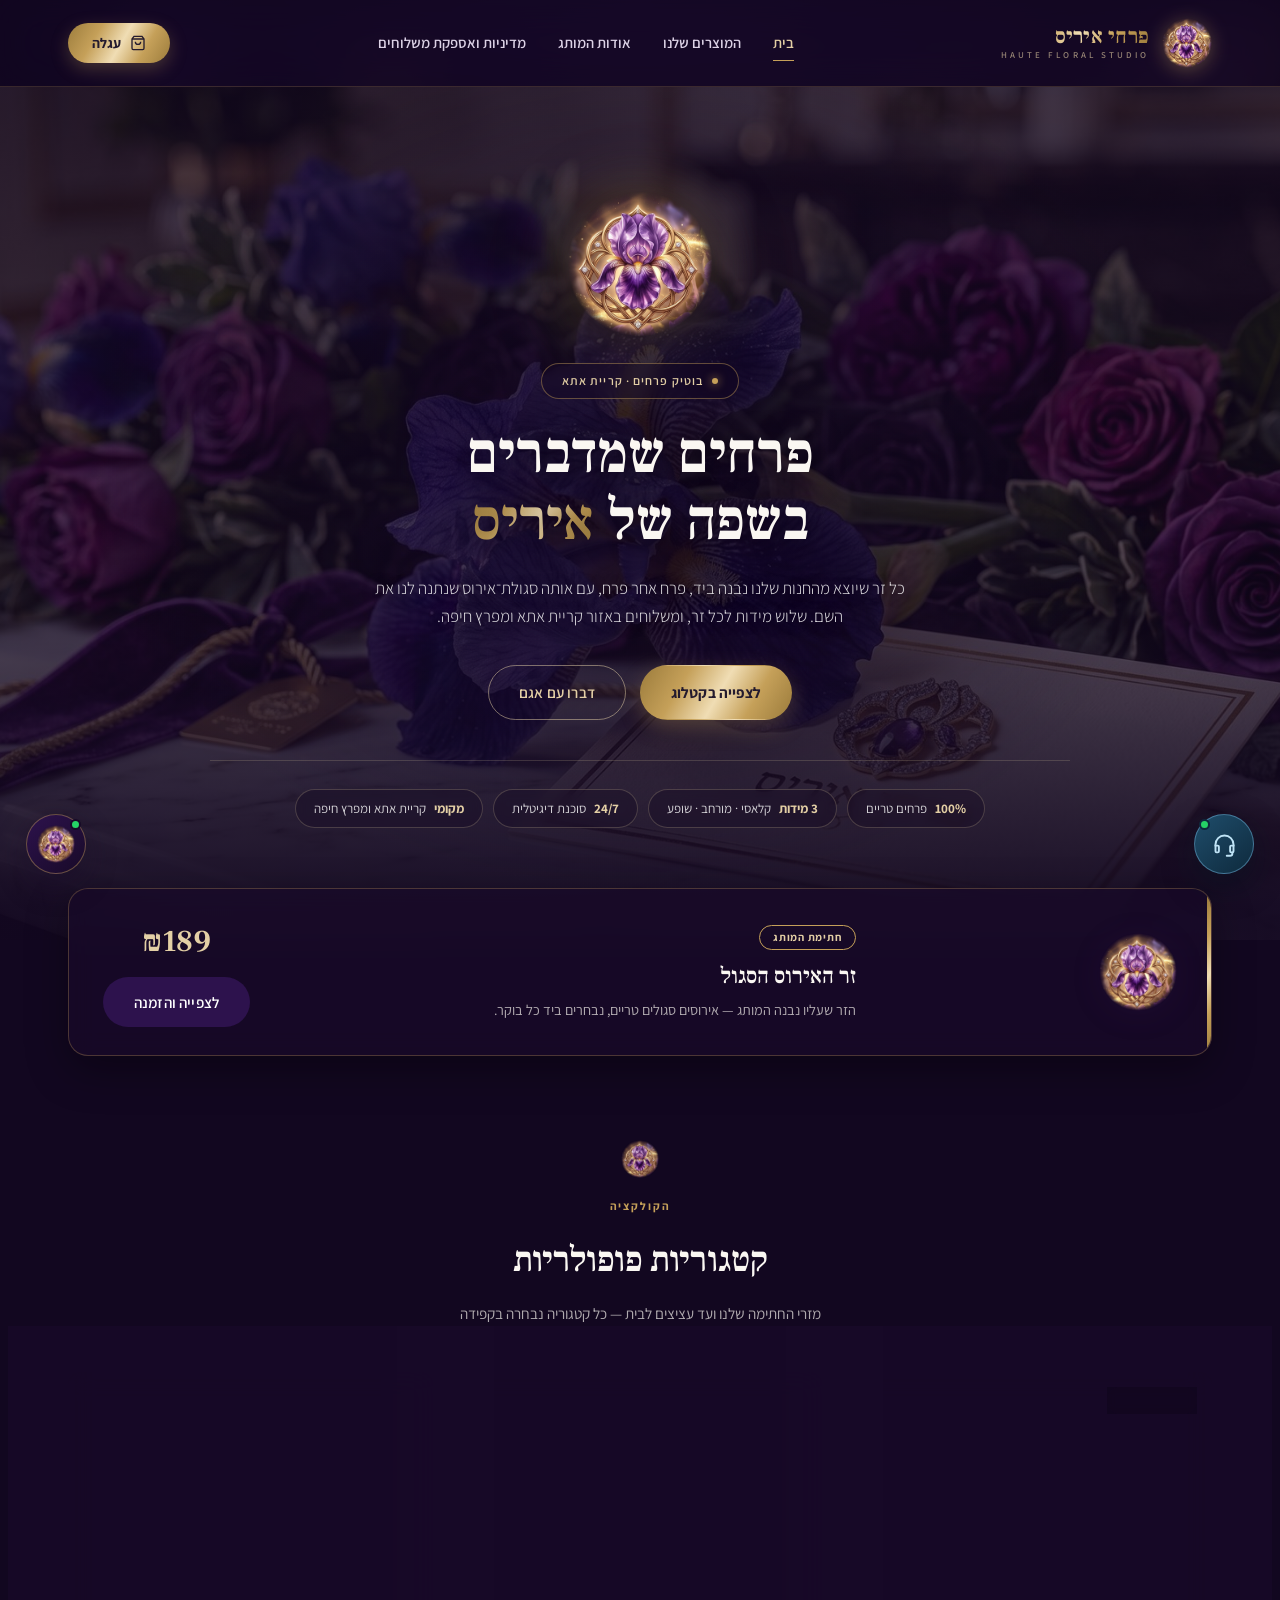
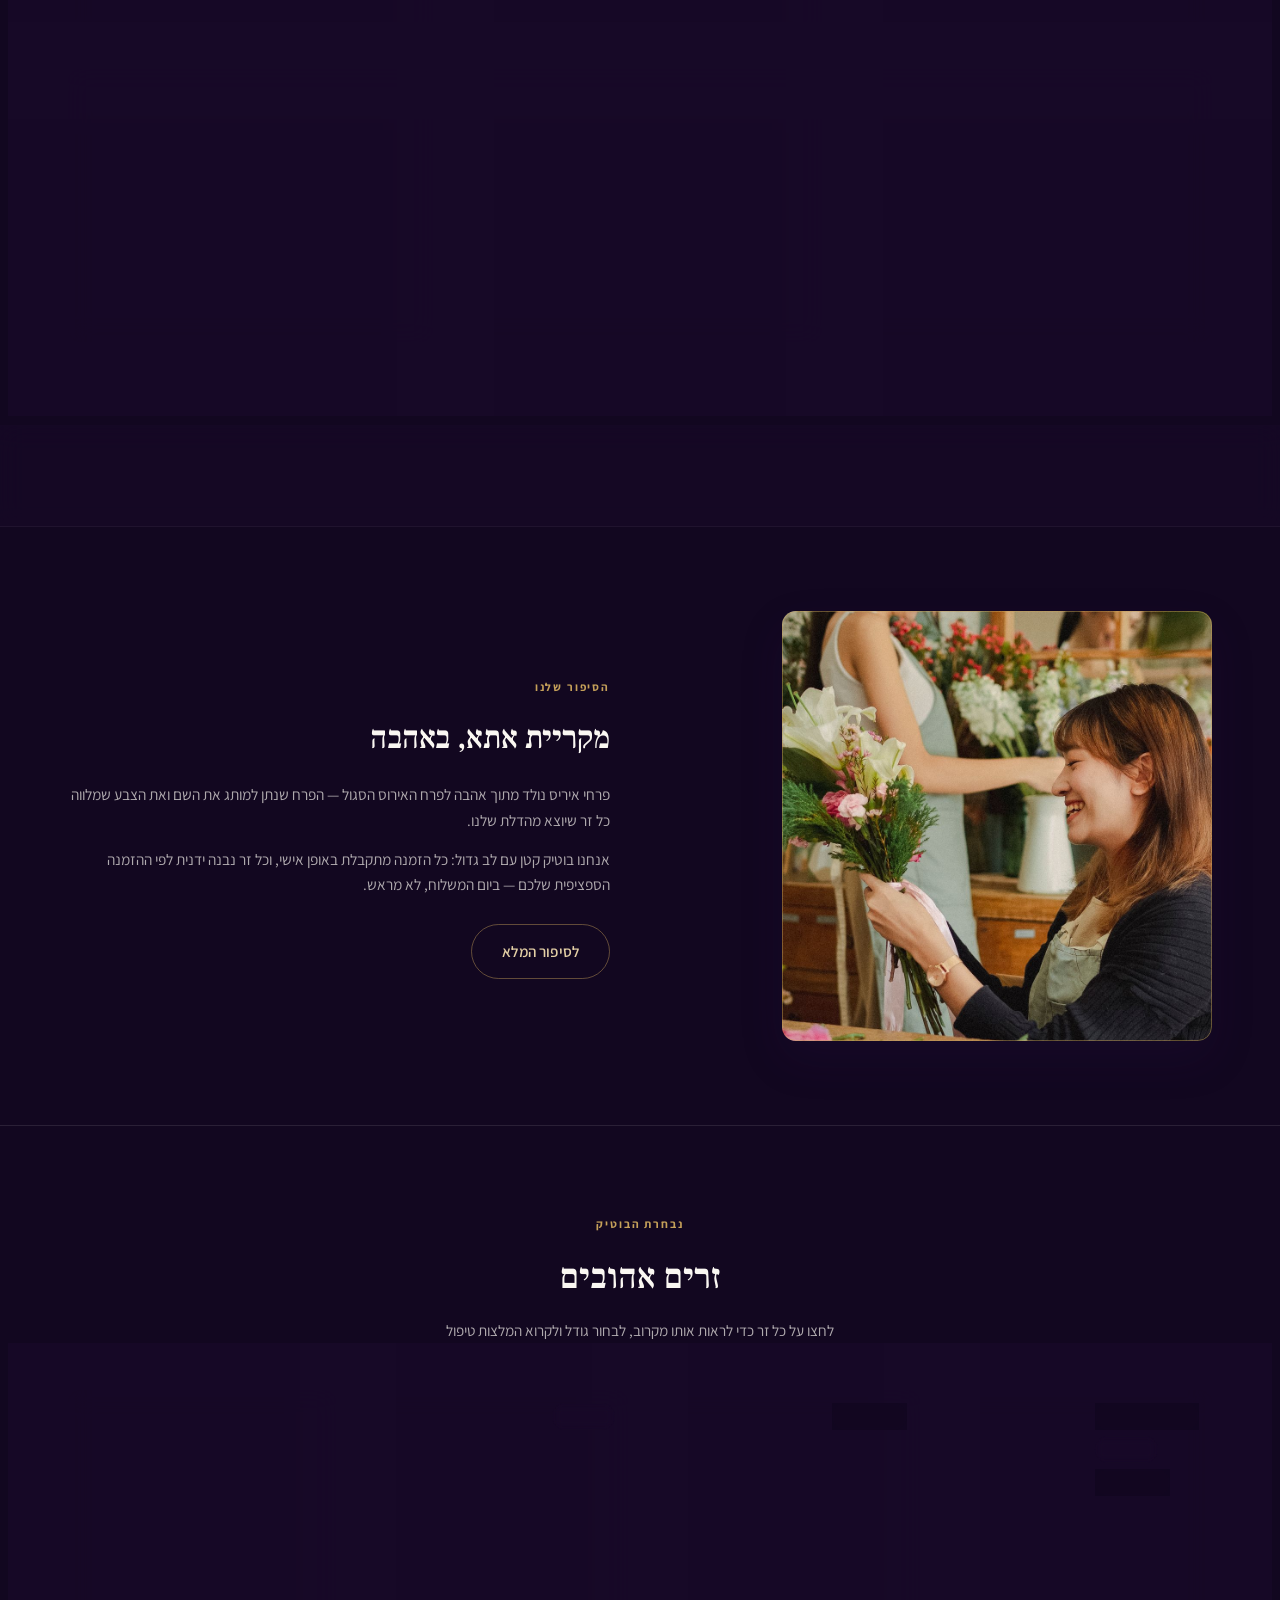
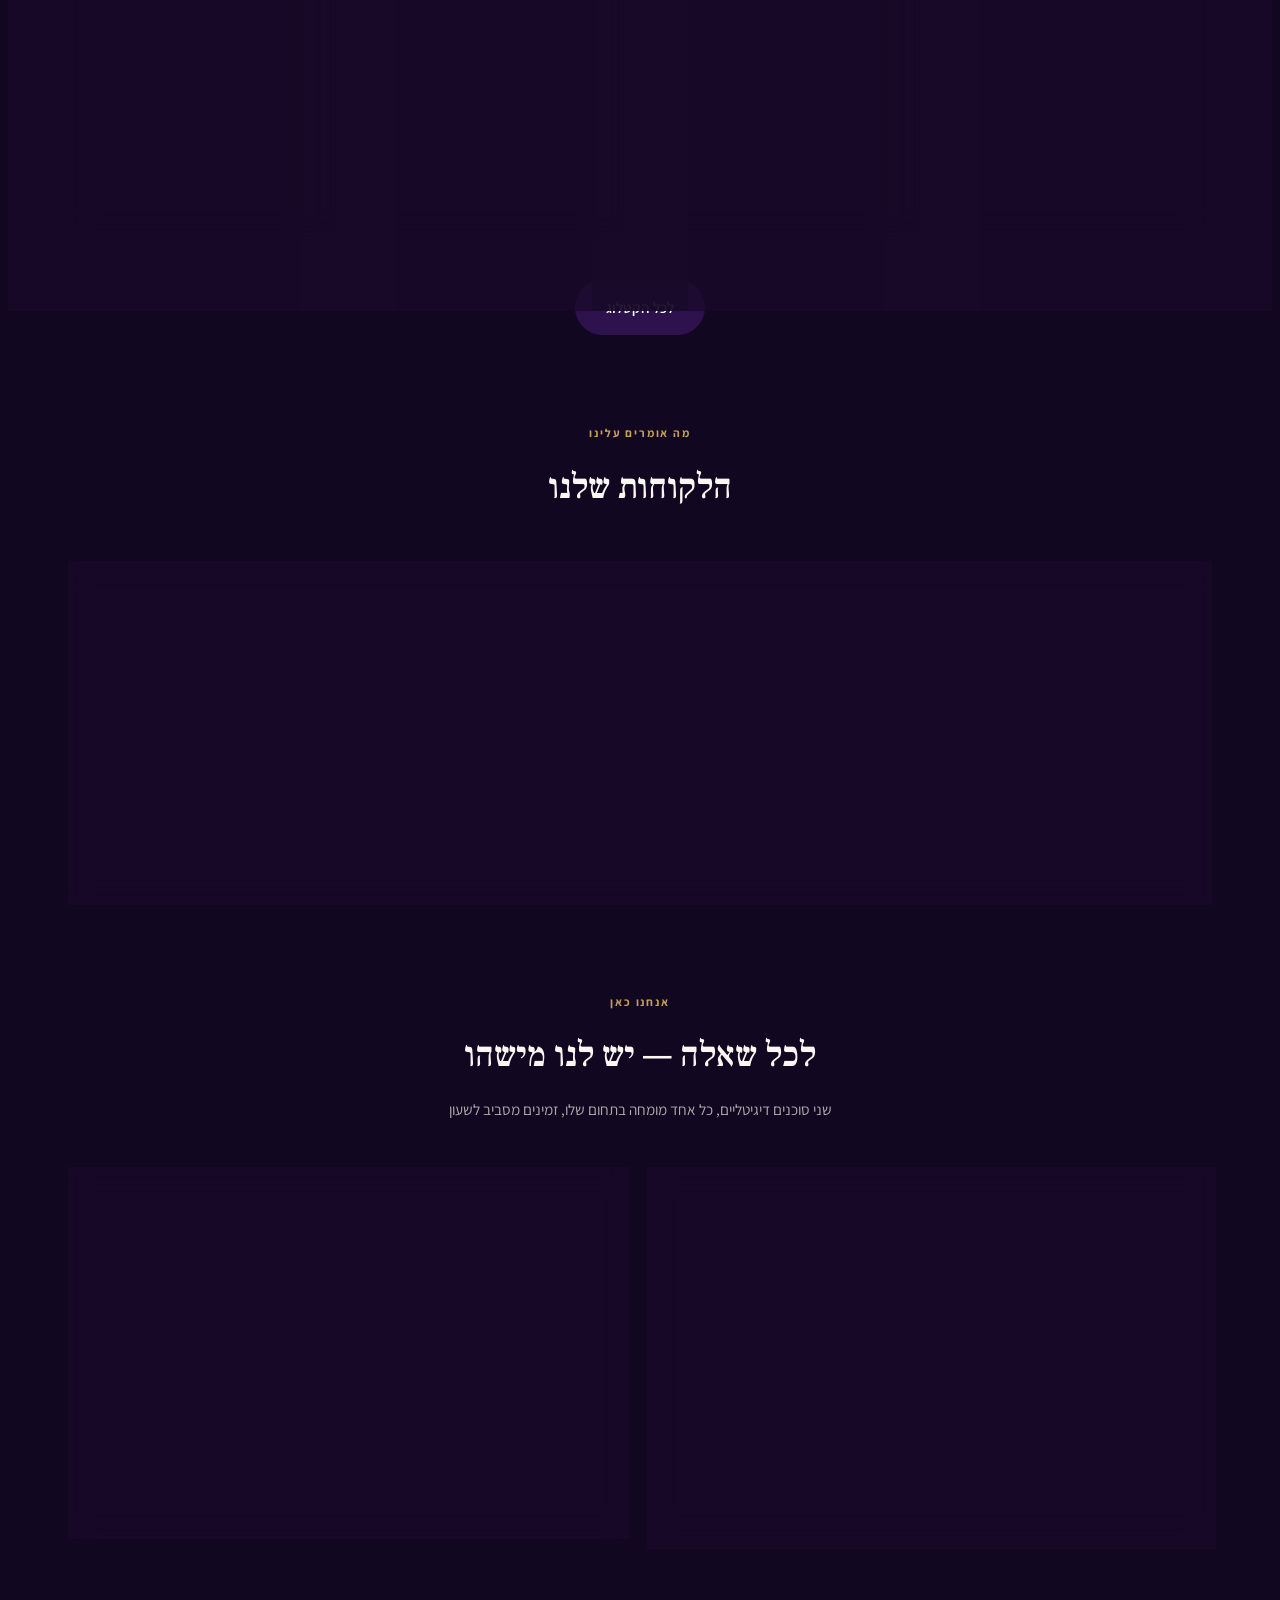
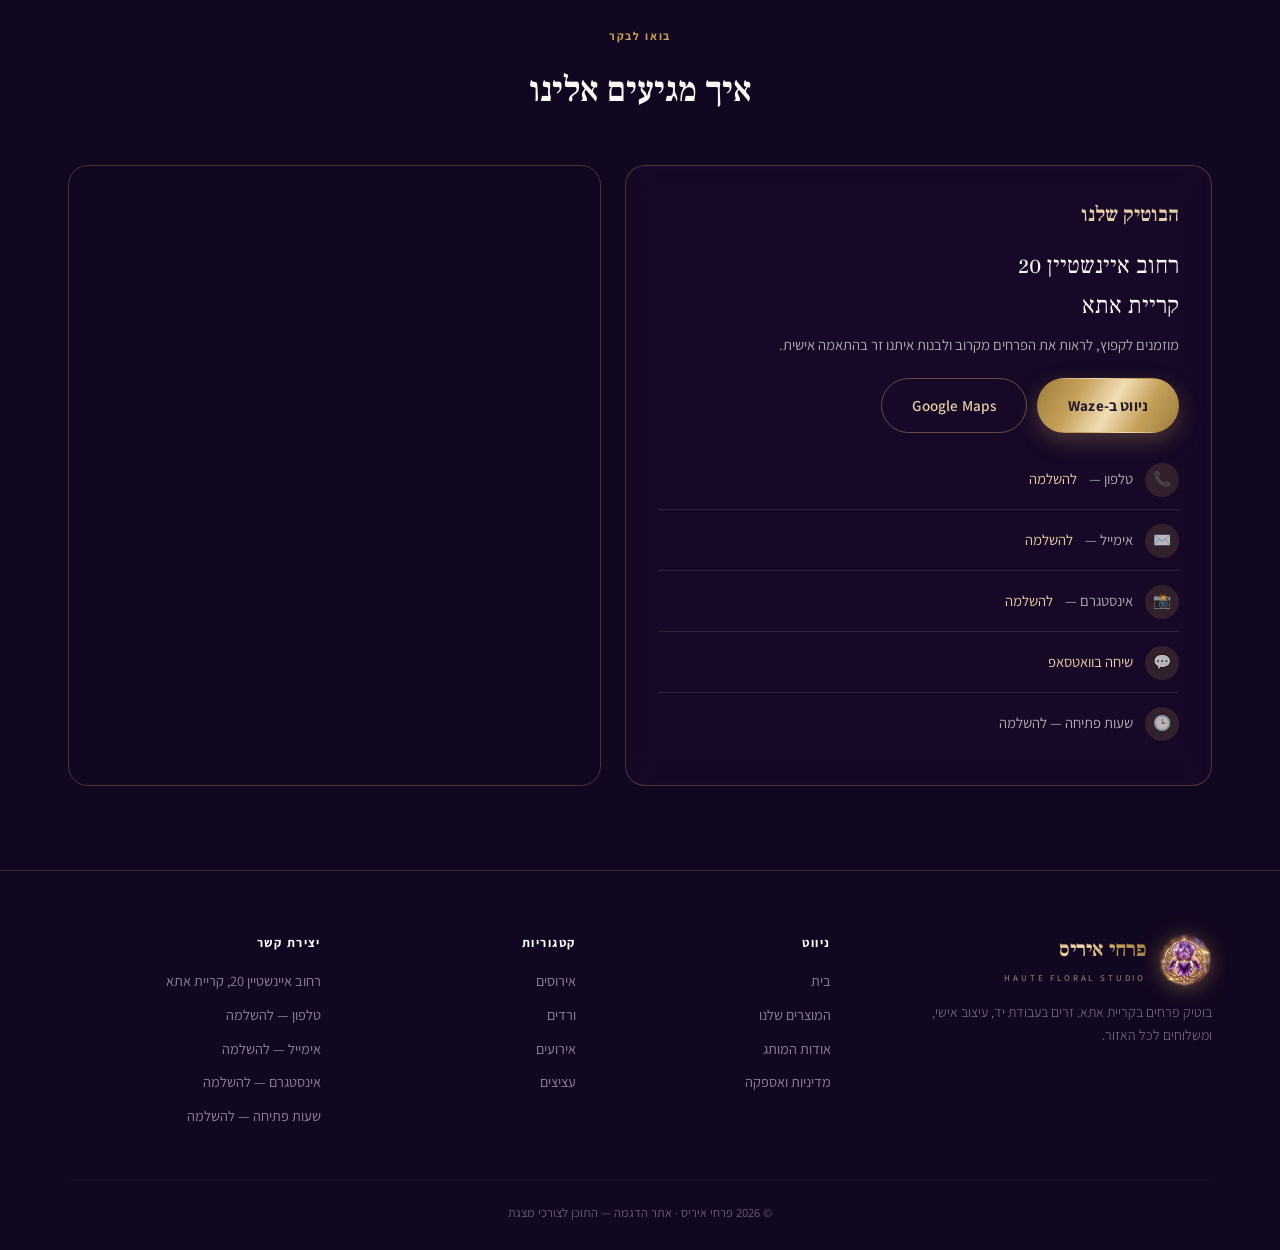
==== commit f55950f8: "Add files via upload" ====
--- a/index.html
+++ b/index.html
@@ -48,7 +48,7 @@
       <p class="lede">כל זר שיוצא מהחנות שלנו נבנה ביד, פרח אחר פרח, עם אותה סגולת־אירוס שנתנה לנו את השם. שלוש מידות לכל זר, ומשלוחים באזור קריית אתא ומפרץ חיפה.</p>
       <div class="hero-ctas">
         <a href="catalog.html" class="btn btn-gold">לצפייה בקטלוג</a>
-        <button class="btn btn-outline" onclick="toggleChat()">דברו עם מיכל</button>
+        <button class="btn btn-outline" onclick="toggleChat()">דברו עם אגם</button>
       </div>
       <div class="hero-tags">
         <div class="hero-tag"><strong>100%</strong><span>פרחים טריים</span></div>
@@ -130,19 +130,108 @@
   </div>
 </section>
 
-<section style="padding-top:0">
-  <div class="container">
-    <div class="concierge">
-      <div class="concierge-inner">
-        <div>
-          <h2>יש לך שאלה? <em>מיכל</em> כאן בשבילך</h2>
-          <p>הסוכנת הדיגיטלית שלנו זמינה מסביב לשעון — ממליצה לפי אירוע ותקציב, עוקבת אחרי סטטוס הזמנות, ומעבירה לשיחה אישית בוואטסאפ בלחיצה אחת.</p>
-          <button class="btn btn-gold" style="margin-top:24px" onclick="toggleChat()">התחילו שיחה</button>
-        </div>
-        <div class="concierge-bubble">
-          <div class="who"><img class="avatar-seal" src="assets/brand/logo-mark.png" alt="" /> מיכל · פרחי איריס</div>
-          <p>"מחפשים משהו לאירוע מיוחד, או סתם רוצים להפתיע? תגידו לי אירוע ותקציב — ואני אמליץ בול."</p>
-        </div>
+<section id="reviews" style="padding-top:0">
+  <div class="container">
+    <div class="section-head">
+      <span class="kicker">מה אומרים עלינו</span>
+      <h2>הלקוחות שלנו</h2>
+    </div>
+    <div class="rating-wrap">
+      <div class="rating-top">
+        <div class="rating-score">
+          <span class="num" id="ratingAvg">4.9</span>
+          <div>
+            <div class="stars" id="ratingStars"></div>
+            <div class="meta">מתוך <span id="ratingCount">127</span> דירוגים</div>
+          </div>
+        </div>
+        <div class="rate-me">
+          <span>הזמנתם אצלנו? דרגו את החוויה:</span>
+          <div class="rate-stars" id="rateStars"></div>
+          <span class="rate-thanks" id="rateThanks">תודה על הדירוג! 🌸</span>
+        </div>
+      </div>
+      <div class="reviews" id="reviewList"></div>
+    </div>
+  </div>
+</section>
+
+<section id="help" style="padding-top:0">
+  <div class="container">
+    <div class="section-head">
+      <span class="kicker">אנחנו כאן</span>
+      <h2>לכל שאלה — יש לנו מישהו</h2>
+      <p>שני סוכנים דיגיטליים, כל אחד מומחה בתחום שלו, זמינים מסביב לשעון</p>
+    </div>
+    <div class="help-grid">
+      <div class="help-card">
+        <div class="who">
+          <img src="assets/brand/logo-mark.png" alt="" />
+          <div>
+            <div class="role">ייעוץ ובחירת זר</div>
+            <h4>אגם</h4>
+          </div>
+        </div>
+        <p><strong>לכל עזרה ושאלה בנושא פרחים — פנו לאגם.</strong> היא תעזור לכם לבחור בדיוק את הזר הנכון, לפי האירוע, האדם והתקציב.</p>
+        <ul>
+          <li>התאמת זר לפי אירוע ולפי תקציב</li>
+          <li>הסבר על ההבדל בין הגדלים</li>
+          <li>שאלות על טיפול בפרחים ובאגרטל</li>
+          <li>ניסוח ברכה אישית</li>
+        </ul>
+        <button class="btn btn-gold" onclick="toggleChat()">דברו עם אגם</button>
+      </div>
+
+      <div class="help-card support">
+        <div class="who">
+          <span class="ico">🛠️</span>
+          <div>
+            <div class="role">תמיכה ומשלוחים</div>
+            <h4>מיכאל</h4>
+          </div>
+        </div>
+        <p><strong>תקלה טכנית, שאלה על משלוח או מעקב אחרי הזמנה — פנו למיכאל.</strong> הוא גם מחבר אתכם ישירות לוואטסאפ של החנות.</p>
+        <ul>
+          <li>מעקב אחר סטטוס הזמנה לפי מספר</li>
+          <li>אזורי חלוקה וזמני אספקה</li>
+          <li>תקלות באתר, בעגלה ובתשלום</li>
+          <li>יצירת קשר בוואטסאפ</li>
+        </ul>
+        <button class="btn btn-ghost" onclick="toggleSupport()">דברו עם מיכאל</button>
+      </div>
+    </div>
+  </div>
+</section>
+
+<section id="visit" style="padding-top:0">
+  <div class="container">
+    <div class="section-head">
+      <span class="kicker">בואו לבקר</span>
+      <h2>איך מגיעים אלינו</h2>
+    </div>
+    <div class="visit-grid">
+      <div class="visit-card">
+        <h3>הבוטיק שלנו</h3>
+        <div class="addr">רחוב איינשטיין 20<br>קריית אתא</div>
+        <p>מוזמנים לקפוץ, לראות את הפרחים מקרוב ולבנות איתנו זר בהתאמה אישית.</p>
+        <div class="visit-actions">
+          <a class="btn btn-gold" target="_blank" rel="noopener"
+             href="https://waze.com/ul?q=%D7%90%D7%99%D7%99%D7%A0%D7%A9%D7%98%D7%99%D7%99%D7%9F%2020%20%D7%A7%D7%A8%D7%99%D7%99%D7%AA%20%D7%90%D7%AA%D7%90">ניווט ב-Waze</a>
+          <a class="btn btn-ghost" target="_blank" rel="noopener"
+             href="https://www.google.com/maps/search/?api=1&query=%D7%90%D7%99%D7%99%D7%A0%D7%A9%D7%98%D7%99%D7%99%D7%9F%2020%20%D7%A7%D7%A8%D7%99%D7%99%D7%AA%20%D7%90%D7%AA%D7%90">Google Maps</a>
+        </div>
+        <div class="contact-rows">
+          <div class="contact-row"><span class="ico">📞</span> טלפון — <a href="tel:040000000">להשלמה</a></div>
+          <div class="contact-row"><span class="ico">✉️</span> אימייל — <a href="mailto:hello@iris-flowers.co.il">להשלמה</a></div>
+          <div class="contact-row"><span class="ico">📸</span> אינסטגרם — <a href="https://instagram.com/" target="_blank" rel="noopener">להשלמה</a></div>
+          <div class="contact-row"><span class="ico">💬</span> <a href="#" onclick="event.preventDefault();openShopWhatsApp()">שיחה בוואטסאפ</a></div>
+          <div class="contact-row"><span class="ico">🕒</span> שעות פתיחה — להשלמה</div>
+        </div>
+      </div>
+      <div class="visit-map">
+        <iframe
+          src="https://www.google.com/maps?q=%D7%90%D7%99%D7%99%D7%A0%D7%A9%D7%98%D7%99%D7%99%D7%9F%2020%20%D7%A7%D7%A8%D7%99%D7%99%D7%AA%20%D7%90%D7%AA%D7%90&output=embed"
+          loading="lazy" referrerpolicy="no-referrer-when-downgrade" title="מפה — רחוב איינשטיין 20 קריית אתא"></iframe>
       </div>
     </div>
   </div>
@@ -182,8 +271,10 @@
       <div>
         <h5>יצירת קשר</h5>
         <ul>
-          <li>קריית אתא — כתובת להשלמה</li>
-          <li>טלפון — להשלמה</li>
+          <li><a href="https://waze.com/ul?q=%D7%90%D7%99%D7%99%D7%A0%D7%A9%D7%98%D7%99%D7%99%D7%9F%2020%20%D7%A7%D7%A8%D7%99%D7%99%D7%AA%20%D7%90%D7%AA%D7%90" target="_blank" rel="noopener">רחוב איינשטיין 20, קריית אתא</a></li>
+          <li><a href="tel:040000000">טלפון — להשלמה</a></li>
+          <li><a href="mailto:hello@iris-flowers.co.il">אימייל — להשלמה</a></li>
+          <li><a href="https://instagram.com/" target="_blank" rel="noopener">אינסטגרם — להשלמה</a></li>
           <li>שעות פתיחה — להשלמה</li>
         </ul>
       </div>
@@ -202,14 +293,14 @@
   </div>
 </div>
 
-<button class="chat-launcher" onclick="toggleChat()" aria-label="פתח צ'אט עם מיכל">
+<button class="chat-launcher" onclick="toggleChat()" aria-label="פתח שיחה עם אגם">
   <img src="assets/brand/logo-mark.png" alt="" />
   <span class="dot"></span>
 </button>
 <div class="chat-panel" id="chatPanel">
   <div class="chat-head">
     <img class="avatar-seal" src="assets/brand/logo-mark.png" alt="" />
-    <div><h4>מיכל</h4><span>הסוכנת הדיגיטלית · זמינה עכשיו</span></div>
+    <div><h4>אגם</h4><span>יועצת הזרים שלנו · זמינה עכשיו</span></div>
     <button class="chat-close" onclick="toggleChat()" aria-label="סגור">✕</button>
   </div>
   <div class="chat-body" id="chatBody"></div>
@@ -223,6 +314,26 @@
   </button>
 </div>
 
+<button class="support-launcher" onclick="toggleSupport()" aria-label="פתח תמיכה עם מיכאל">
+  <svg viewBox="0 0 24 24" fill="none" stroke="currentColor" stroke-width="1.7" stroke-linecap="round"><path d="M4 13v-1a8 8 0 0 1 16 0v1"/><path d="M4 13h2a1 1 0 0 1 1 1v4a1 1 0 0 1-1 1H5a1 1 0 0 1-1-1z"/><path d="M20 13h-2a1 1 0 0 0-1 1v4a1 1 0 0 0 1 1h1a1 1 0 0 0 1-1z"/><path d="M19 19v1a2 2 0 0 1-2 2h-3"/></svg>
+  <span class="dot"></span>
+</button>
+<div class="support-panel" id="supportPanel">
+  <div class="chat-head">
+    <span class="avatar-seal">🛠️</span>
+    <div><h4>מיכאל</h4><span>תמיכה טכנית ומשלוחים</span></div>
+    <button class="chat-close" onclick="toggleSupport()" aria-label="סגור">✕</button>
+  </div>
+  <div class="chat-body" id="supportBody"></div>
+  <form class="chat-input-row" onsubmit="sendSupport(event)">
+    <input type="text" id="supportInput" placeholder="תארו תקלה, או הקלידו מספר הזמנה..." autocomplete="off" />
+    <button type="submit" aria-label="שלח"><svg viewBox="0 0 24 24" fill="currentColor"><path d="M2 21l21-9L2 3v7l15 2-15 2z"/></svg></button>
+  </form>
+  <button class="wa-btn" onclick="openShopWhatsApp()">
+    <svg viewBox="0 0 24 24"><path d="M17.472 14.382c-.297-.149-1.758-.867-2.03-.967-.273-.099-.471-.148-.67.15-.197.297-.767.966-.94 1.164-.173.199-.347.223-.644.075-.297-.15-1.255-.463-2.39-1.475-.883-.788-1.48-1.761-1.653-2.059-.173-.297-.018-.458.13-.606.134-.133.297-.347.446-.52.149-.174.198-.298.298-.497.099-.198.05-.371-.025-.52-.075-.149-.669-1.612-.916-2.207-.242-.579-.487-.5-.669-.51a12.8 12.8 0 0 0-.57-.01c-.198 0-.52.074-.792.372-.272.297-1.04 1.016-1.04 2.479 0 1.462 1.065 2.875 1.213 3.074.149.198 2.096 3.2 5.077 4.487.709.306 1.262.489 1.694.625.712.227 1.36.195 1.871.118.571-.085 1.758-.719 2.006-1.413.248-.694.248-1.289.173-1.413-.074-.124-.272-.198-.57-.347m-5.421 7.403h-.004a9.87 9.87 0 0 1-5.031-1.378l-.361-.214-3.741.982.998-3.648-.235-.374a9.86 9.86 0 0 1-1.51-5.26c.001-5.45 4.436-9.884 9.888-9.884 2.64 0 5.122 1.03 6.988 2.898a9.825 9.825 0 0 1 2.893 6.994c-.003 5.45-4.437 9.884-9.885 9.884m8.413-18.297A11.815 11.815 0 0 0 12.05 0C5.495 0 .16 5.335.157 11.892c0 2.096.547 4.142 1.588 5.945L.057 24l6.305-1.654a11.882 11.882 0 0 0 5.683 1.448h.005c6.554 0 11.89-5.335 11.893-11.893A11.821 11.821 0 0 0 20.885 3.488"/></svg>
+    מעבר לשיחה אישית ב-WhatsApp
+  </button>
+</div>
 <script src="js/products.js"></script>
 <script src="js/cart.js"></script>
 <script src="js/product-modal.js"></script>
--- a/css/style.css
+++ b/css/style.css
@@ -0,0 +1,828 @@
+/* ============================================================
+   פרחי איריס — מערכת עיצוב
+   ============================================================ */
+
+:root{
+  --iris-deep:#2D124D;
+  --iris-night:#180A28;
+  --iris-ink:#120720;
+  --iris-mid:#5B3A87;
+  --iris-soft:#F3EEF8;
+  --gold:#C5A059;
+  --gold-soft:#E3CFA5;
+  --gold-deep:#9C7C3C;
+  --cream:#FAF7F2;
+  --line:#E6E1DA;
+  --input-line:#CCC5B9;
+  --muted:#8C7A6B;
+  --ink:#241B2E;
+  --ok:#3E7A50;
+  --warn:#A8515F;
+  --wa:#25D366;
+  --radius:14px;
+  --radius-lg:20px;
+  --shadow-soft:0 8px 30px rgba(45,18,77,.08);
+  --shadow-lift:0 18px 44px rgba(45,18,77,.16);
+  --gold-grad:linear-gradient(120deg,#9C7C3C 0%,#C5A059 28%,#F0DDB4 52%,#C5A059 74%,#9C7C3C 100%);
+}
+
+*{box-sizing:border-box;margin:0;padding:0;}
+html{scroll-behavior:smooth;}
+body{font-family:'Assistant',sans-serif;background:var(--cream);color:var(--ink);line-height:1.65;overflow-x:hidden;-webkit-font-smoothing:antialiased;}
+h1,h2,h3,.serif{font-family:'Frank Ruhl Libre',serif;font-weight:600;}
+a{color:inherit;text-decoration:none;}
+img{max-width:100%;display:block;}
+.container{max-width:1200px;margin:0 auto;padding:0 28px;}
+button{font-family:inherit;cursor:pointer;border:none;background:none;color:inherit;}
+::selection{background:rgba(197,160,89,.28);}
+
+.gold-text{background:var(--gold-grad);-webkit-background-clip:text;background-clip:text;color:transparent;}
+
+/* ---------- NAV ---------- */
+.nav{position:sticky;top:0;z-index:60;background:rgba(18,7,32,.82);backdrop-filter:blur(18px) saturate(140%);-webkit-backdrop-filter:blur(18px) saturate(140%);border-bottom:1px solid rgba(197,160,89,.22);}
+.nav .container{display:flex;align-items:center;justify-content:space-between;height:86px;gap:24px;}
+
+.brand{display:flex;align-items:center;gap:13px;}
+.brand-mark{width:50px;height:50px;flex-shrink:0;filter:drop-shadow(0 3px 10px rgba(197,160,89,.4));transition:transform .5s cubic-bezier(.34,1.56,.64,1);}
+.brand:hover .brand-mark{transform:rotate(-8deg) scale(1.08);}
+.brand-type{display:flex;flex-direction:column;line-height:1.1;}
+.brand-type .name{font-family:'Frank Ruhl Libre',serif;font-size:1.34rem;font-weight:700;letter-spacing:.01em;background:var(--gold-grad);-webkit-background-clip:text;background-clip:text;color:transparent;}
+.brand-type .sub{font-size:.56rem;letter-spacing:.34em;color:rgba(227,207,165,.62);font-weight:600;margin-top:3px;}
+
+.nav-links{display:flex;gap:32px;font-weight:600;font-size:.92rem;}
+.nav-links a{position:relative;padding:5px 0;color:#DCD2E6;transition:color .2s;}
+.nav-links a:hover,.nav-links a.active{color:var(--gold-soft);}
+.nav-links a::after{content:"";position:absolute;right:0;bottom:-1px;width:0;height:1px;background:var(--gold);transition:width .28s;}
+.nav-links a:hover::after,.nav-links a.active::after{width:100%;}
+
+.cart-btn{position:relative;display:flex;align-items:center;gap:9px;background:var(--gold-grad);color:#241B2E;padding:11px 24px;border-radius:999px;font-weight:700;font-size:.88rem;transition:filter .2s,transform .2s;box-shadow:0 6px 18px rgba(197,160,89,.28);}
+.cart-btn:hover{filter:brightness(1.08);transform:translateY(-1px);}
+.cart-btn svg{width:16px;height:16px;}
+.cart-badge{position:absolute;top:-7px;left:-7px;background:var(--iris-night);color:var(--gold-soft);border:1px solid var(--gold);font-size:.68rem;min-width:21px;height:21px;border-radius:50%;display:flex;align-items:center;justify-content:center;font-weight:700;}
+
+.nav-toggle{display:none;color:var(--gold-soft);font-size:1.5rem;line-height:1;padding:6px 10px;}
+
+/* ---------- BUTTONS ---------- */
+.btn{display:inline-flex;align-items:center;justify-content:center;gap:9px;padding:14px 30px;border-radius:999px;font-weight:600;font-size:.95rem;transition:all .25s;letter-spacing:.01em;border:1px solid transparent;}
+.btn-gold{background:var(--gold-grad);color:#241B2E;font-weight:700;box-shadow:0 8px 22px rgba(197,160,89,.3);}
+.btn-gold:hover{filter:brightness(1.08);transform:translateY(-2px);box-shadow:0 12px 28px rgba(197,160,89,.38);}
+.btn-outline{border-color:rgba(227,207,165,.5);color:var(--gold-soft);}
+.btn-outline:hover{background:rgba(227,207,165,.1);border-color:var(--gold-soft);}
+.btn-deep{background:var(--iris-deep);color:#fff;}
+.btn-deep:hover{background:var(--iris-night);transform:translateY(-2px);box-shadow:var(--shadow-lift);}
+.btn-ghost{border-color:var(--input-line);color:var(--iris-deep);}
+.btn-ghost:hover{border-color:var(--iris-deep);background:rgba(45,18,77,.04);}
+.btn-block{width:100%;}
+
+/* ---------- HERO ---------- */
+.hero{position:relative;color:#fff;overflow:hidden;padding:104px 0 112px;isolation:isolate;}
+.hero-bg{position:absolute;inset:-4%;z-index:-2;background:var(--iris-ink) url('../assets/brand/logo-hero.jpg') center/cover no-repeat;animation:heroDrift 34s ease-in-out infinite alternate;}
+@keyframes heroDrift{from{transform:scale(1.04) translate3d(0,0,0);}to{transform:scale(1.12) translate3d(-1.4%,-1%,0);}}
+.hero::before{content:"";position:absolute;inset:0;z-index:-1;background:
+  radial-gradient(ellipse 58% 68% at 50% 44%,rgba(18,7,32,.56),transparent 74%),
+  linear-gradient(to top,rgba(18,7,32,.96) 4%,rgba(18,7,32,.68) 42%,rgba(18,7,32,.78) 100%);}
+.hero-inner{position:relative;text-align:center;max-width:860px;margin:0 auto;}
+
+.hero-mark{width:146px;height:146px;margin:0 auto 26px;filter:drop-shadow(0 10px 34px rgba(0,0,0,.55)) drop-shadow(0 0 26px rgba(197,160,89,.35));animation:markFloat 6s ease-in-out infinite;}
+@keyframes markFloat{0%,100%{transform:translateY(0);}50%{transform:translateY(-9px);}}
+
+.hero-eyebrow{display:inline-flex;align-items:center;gap:9px;border:1px solid rgba(197,160,89,.45);background:rgba(18,7,32,.42);backdrop-filter:blur(6px);padding:7px 20px;border-radius:999px;font-size:.76rem;font-weight:600;letter-spacing:.09em;margin-bottom:22px;color:var(--gold-soft);}
+.hero-eyebrow .dot{width:6px;height:6px;border-radius:50%;background:var(--gold);box-shadow:0 0 10px var(--gold);}
+
+.hero h1{font-size:3.6rem;line-height:1.16;margin-bottom:20px;font-weight:600;text-shadow:0 4px 30px rgba(0,0,0,.5);}
+.hero h1 em{font-style:normal;background:var(--gold-grad);-webkit-background-clip:text;background-clip:text;color:transparent;}
+.hero p.lede{font-size:1.06rem;max-width:560px;margin:0 auto 34px;color:rgba(255,255,255,.84);font-weight:300;text-shadow:0 2px 14px rgba(0,0,0,.5);}
+.hero-ctas{display:flex;gap:14px;flex-wrap:wrap;justify-content:center;}
+
+.hero-tags{display:flex;gap:10px;flex-wrap:wrap;justify-content:center;margin-top:40px;padding-top:28px;border-top:1px solid rgba(227,207,165,.18);}
+.hero-tag{display:flex;align-items:center;gap:8px;border:1px solid rgba(227,207,165,.22);background:rgba(18,7,32,.34);backdrop-filter:blur(6px);border-radius:999px;padding:8px 18px;font-size:.82rem;}
+.hero-tag strong{color:var(--gold-soft);font-weight:700;}
+.hero-tag span{opacity:.8;}
+
+/* ---------- SIGNATURE STRIP ---------- */
+.signature{margin-top:-52px;position:relative;z-index:5;}
+.signature-card{background:#fff;border:1px solid var(--line);border-radius:var(--radius-lg);display:flex;align-items:center;justify-content:space-between;gap:30px;padding:28px 34px;box-shadow:var(--shadow-lift);position:relative;overflow:hidden;}
+.signature-card::before{content:"";position:absolute;inset-inline-start:0;top:0;bottom:0;width:4px;background:var(--gold-grad);}
+.sig-seal{width:78px;height:78px;flex-shrink:0;filter:drop-shadow(0 4px 14px rgba(45,18,77,.22));}
+.signature-card .tag{display:inline-block;border:1px solid var(--gold);color:var(--gold-deep);font-weight:700;padding:3px 13px;border-radius:999px;font-size:.68rem;letter-spacing:.07em;margin-bottom:8px;}
+.signature-card h3{font-size:1.4rem;color:var(--iris-deep);margin-bottom:3px;}
+.signature-card p{color:var(--muted);max-width:430px;font-size:.9rem;}
+.signature-price{font-size:1.9rem;font-weight:700;color:var(--iris-deep);white-space:nowrap;font-family:'Frank Ruhl Libre',serif;}
+
+/* ---------- SECTIONS ---------- */
+section{padding:84px 0;}
+.section-head{text-align:center;max-width:640px;margin:0 auto 46px;}
+.section-head .kicker{color:var(--gold-deep);font-weight:700;letter-spacing:.16em;font-size:.72rem;text-transform:uppercase;}
+.section-head h2{font-size:2.2rem;color:var(--iris-deep);margin:12px 0;}
+.section-head p{color:var(--muted);font-size:.95rem;}
+.divider-mark{width:38px;height:38px;margin:0 auto 14px;opacity:.9;}
+
+/* ---------- CATEGORIES ---------- */
+.cat-grid{display:grid;grid-template-columns:repeat(3,1fr);gap:24px;}
+.cat-card{background:#fff;border:1px solid var(--line);border-radius:var(--radius);overflow:hidden;transition:border-color .3s,transform .3s,box-shadow .3s;display:block;}
+.cat-card:hover{border-color:var(--gold);transform:translateY(-4px);box-shadow:var(--shadow-lift);}
+.cat-card .cat-img{height:210px;width:100%;overflow:hidden;position:relative;}
+.cat-card .cat-img img{width:100%;height:100%;object-fit:cover;transition:transform .7s cubic-bezier(.2,.7,.3,1);}
+.cat-card:hover .cat-img img{transform:scale(1.07);}
+.cat-card h4{font-size:1.02rem;font-weight:600;color:var(--iris-deep);padding:17px 20px;text-align:center;font-family:'Frank Ruhl Libre',serif;}
+.cat-card.featured{border-color:var(--gold);position:relative;}
+.cat-card.featured::before{content:"חתימת המותג";position:absolute;top:14px;right:14px;z-index:2;background:rgba(18,7,32,.84);backdrop-filter:blur(4px);color:var(--gold-soft);font-size:.66rem;font-weight:700;padding:5px 13px;border-radius:999px;letter-spacing:.04em;}
+
+/* ---------- PRODUCT CARDS ---------- */
+.product-grid{display:grid;grid-template-columns:repeat(4,1fr);gap:24px;}
+.product-card{background:#fff;border:1px solid var(--line);border-radius:var(--radius);overflow:hidden;display:flex;flex-direction:column;cursor:pointer;position:relative;transition:border-color .3s,transform .3s,box-shadow .3s;}
+.product-card:hover{border-color:var(--gold);transform:translateY(-5px);box-shadow:0 20px 44px rgba(45,18,77,.17);}
+.product-card:focus-visible{outline:2px solid var(--gold);outline-offset:3px;}
+
+.product-art{height:260px;position:relative;overflow:hidden;background:var(--iris-soft);}
+.product-art img{width:100%;height:100%;object-fit:cover;transition:transform .8s cubic-bezier(.2,.7,.3,1),filter .4s;}
+.product-card:hover .product-art img{transform:scale(1.08);filter:saturate(1.06);}
+.product-art::after{content:"";position:absolute;inset:0;border:1px solid rgba(197,160,89,0);transition:border-color .3s,box-shadow .3s;pointer-events:none;}
+.product-card:hover .product-art::after{border-color:var(--gold);box-shadow:inset 0 0 0 1px rgba(197,160,89,.35);}
+
+.quick-view{position:absolute;inset-inline:14px;bottom:14px;z-index:3;background:rgba(18,7,32,.78);backdrop-filter:blur(8px);border:1px solid rgba(197,160,89,.5);color:var(--gold-soft);text-align:center;padding:10px;border-radius:999px;font-size:.82rem;font-weight:700;opacity:0;transform:translateY(12px);transition:opacity .3s,transform .3s;}
+.product-card:hover .quick-view{opacity:1;transform:translateY(0);}
+
+.badge-stack{position:absolute;top:12px;right:12px;display:flex;flex-direction:column;gap:6px;align-items:flex-end;z-index:2;}
+.badge-stack .badge{background:rgba(18,7,32,.8);backdrop-filter:blur(5px);color:var(--gold-soft);font-size:.65rem;font-weight:700;padding:5px 12px;border-radius:999px;white-space:nowrap;letter-spacing:.02em;}
+.badge-stack .badge.bestseller{background:var(--gold-grad);color:#241B2E;}
+
+.product-body{padding:18px 20px 20px;flex:1;display:flex;flex-direction:column;gap:6px;}
+.product-body h4{font-size:1.05rem;color:var(--iris-deep);font-family:'Frank Ruhl Libre',serif;}
+.product-body p{font-size:.84rem;color:var(--muted);flex:1;line-height:1.6;}
+.product-foot{display:flex;align-items:center;justify-content:space-between;margin-top:14px;padding-top:14px;border-top:1px solid var(--line);}
+.price{font-weight:700;font-size:1.12rem;color:var(--iris-deep);font-family:'Frank Ruhl Libre',serif;}
+.price s{color:#B5AEA4;font-size:.78rem;font-weight:400;margin-inline-start:5px;}
+.price small{font-size:.72rem;color:var(--muted);font-family:'Assistant',sans-serif;font-weight:500;}
+.add-btn{border:1px solid var(--input-line);color:var(--iris-deep);padding:8px 18px;border-radius:999px;font-weight:600;font-size:.82rem;transition:all .2s;}
+.add-btn:hover{background:var(--iris-deep);color:#fff;border-color:var(--iris-deep);}
+
+.cat-filters{display:flex;gap:10px;justify-content:center;flex-wrap:wrap;margin-bottom:42px;}
+.cat-filters button{padding:9px 20px;border-radius:999px;background:transparent;border:1px solid var(--line);font-weight:600;font-size:.86rem;color:var(--muted);transition:all .2s;}
+.cat-filters button:hover{border-color:var(--gold);color:var(--iris-deep);}
+.cat-filters button.active{background:var(--iris-deep);color:#fff;border-color:var(--iris-deep);}
+
+/* ---------- PRODUCT MODAL ---------- */
+.pm-overlay{position:fixed;inset:0;z-index:120;background:rgba(18,7,32,.72);backdrop-filter:blur(10px);-webkit-backdrop-filter:blur(10px);display:flex;align-items:center;justify-content:center;padding:28px;opacity:0;pointer-events:none;transition:opacity .3s;}
+.pm-overlay.open{opacity:1;pointer-events:auto;}
+
+.pm{width:100%;max-width:1000px;max-height:90vh;background:var(--cream);border-radius:var(--radius-lg);overflow:hidden;display:grid;grid-template-columns:1.05fr 1fr;box-shadow:0 40px 90px rgba(0,0,0,.5);border:1px solid rgba(197,160,89,.4);transform:translateY(24px) scale(.97);transition:transform .38s cubic-bezier(.22,1,.36,1);}
+.pm-overlay.open .pm{transform:translateY(0) scale(1);}
+
+.pm-media{position:relative;background:var(--iris-night);overflow:hidden;min-height:420px;}
+.pm-media .pm-photo{width:100%;height:100%;object-fit:cover;transition:opacity .22s ease,transform .5s ease;}
+.pm-media .pm-photo.fading{opacity:.15;transform:scale(1.015);}
+.pm-media::after{content:"";position:absolute;inset:0;border-inline-end:1px solid rgba(197,160,89,.35);background:linear-gradient(to top,rgba(18,7,32,.5),transparent 42%);pointer-events:none;}
+.pm-media .badge-stack{top:16px;right:16px;}
+.pm-seal{position:absolute;bottom:16px;inset-inline-start:16px;width:52px;height:52px;z-index:3;opacity:.95;filter:drop-shadow(0 4px 12px rgba(0,0,0,.6));}
+
+.pm-body{padding:32px 34px;overflow-y:auto;display:flex;flex-direction:column;}
+.pm-close{position:absolute;top:14px;inset-inline-end:16px;z-index:10;width:36px;height:36px;border-radius:50%;background:rgba(18,7,32,.6);backdrop-filter:blur(6px);color:#fff;font-size:1.1rem;display:flex;align-items:center;justify-content:center;transition:background .2s;}
+.pm-close:hover{background:var(--iris-deep);}
+
+.pm-tag{display:inline-block;align-self:flex-start;border:1px solid var(--gold);color:var(--gold-deep);font-weight:700;padding:3px 13px;border-radius:999px;font-size:.66rem;letter-spacing:.07em;margin-bottom:10px;}
+.pm-body h3{font-size:1.72rem;color:var(--iris-deep);line-height:1.25;margin-bottom:8px;}
+.pm-botanical{font-family:'Frank Ruhl Libre',serif;font-size:1rem;color:#5C5064;line-height:1.8;margin-bottom:18px;}
+
+/* דגל הגודל על גבי התמונה */
+.pm-size-flag{position:absolute;bottom:16px;inset-inline-end:16px;z-index:4;background:rgba(18,7,32,.8);backdrop-filter:blur(8px);border:1px solid rgba(197,160,89,.5);color:var(--gold-soft);font-size:.76rem;font-weight:700;padding:7px 15px;border-radius:999px;white-space:nowrap;}
+
+.pm-price-row{display:flex;align-items:baseline;gap:10px;padding:16px 0;border-top:1px solid var(--line);border-bottom:1px solid var(--line);margin-bottom:20px;}
+.pm-price{font-family:'Frank Ruhl Libre',serif;font-size:2.1rem;font-weight:700;color:var(--iris-deep);transition:opacity .18s;}
+.pm-price.flash{opacity:.35;}
+.pm-price-note{font-size:.78rem;color:var(--muted);}
+
+.size-label{font-size:.74rem;font-weight:700;letter-spacing:.06em;color:var(--muted);margin-bottom:9px;text-transform:uppercase;}
+.size-picker{display:grid;grid-template-columns:repeat(3,1fr);gap:9px;margin-bottom:8px;}
+.size-opt{border:1px solid var(--input-line);border-radius:11px;padding:10px 8px;text-align:center;transition:all .22s;background:#fff;}
+.size-opt:hover{border-color:var(--gold);transform:translateY(-2px);}
+.size-opt .s-name{font-weight:700;font-size:.9rem;color:var(--iris-deep);display:block;}
+.size-opt .s-stems{font-size:.68rem;color:var(--muted);display:block;margin-top:1px;}
+.size-opt .s-price{font-size:.82rem;color:var(--muted);display:block;margin-top:3px;font-weight:600;}
+.size-opt.active{border-color:var(--gold);background:rgba(197,160,89,.1);box-shadow:inset 0 0 0 1px var(--gold);}
+.size-opt.active .s-price{color:var(--gold-deep);}
+.size-opt.active .s-stems{color:var(--gold-deep);}
+.size-note{font-size:.8rem;color:var(--muted);min-height:34px;margin-bottom:16px;line-height:1.5;}
+
+/* ---------- פירוט ההרכב ---------- */
+.comp-card{border:1px solid var(--line);border-radius:12px;background:#fff;padding:14px 16px;margin-bottom:20px;}
+.comp-head{display:flex;align-items:baseline;justify-content:space-between;gap:12px;padding-bottom:10px;margin-bottom:4px;border-bottom:1px solid var(--line);}
+.comp-head>span:first-child{font-size:.76rem;font-weight:700;letter-spacing:.05em;color:var(--muted);text-transform:uppercase;}
+.comp-total{font-size:.82rem;font-weight:700;color:var(--gold-deep);white-space:nowrap;}
+.comp-list{list-style:none;display:flex;flex-direction:column;}
+.comp-list li{display:flex;align-items:center;justify-content:space-between;gap:12px;padding:8px 0;border-bottom:1px dashed var(--line);font-size:.88rem;}
+.comp-list li:last-child{border-bottom:none;padding-bottom:0;}
+.comp-list .c-name{color:#5C5064;display:flex;align-items:center;gap:9px;}
+.comp-list .c-name::before{content:"";width:7px;height:7px;border-radius:50%;background:var(--gold);opacity:.7;flex-shrink:0;}
+.comp-list .c-qty{font-family:'Frank Ruhl Libre',serif;font-weight:700;font-size:1rem;color:var(--iris-deep);background:var(--iris-soft);border-radius:8px;min-width:34px;text-align:center;padding:1px 8px;}
+.comp-list.pop li{animation:compIn .32s ease backwards;}
+.comp-list.pop li:nth-child(2){animation-delay:.04s;}
+.comp-list.pop li:nth-child(3){animation-delay:.08s;}
+.comp-list.pop li:nth-child(4){animation-delay:.12s;}
+.comp-list.pop li:nth-child(5){animation-delay:.16s;}
+@keyframes compIn{from{opacity:0;transform:translateY(-5px);}to{opacity:1;transform:none;}}
+
+.pm-tabs{display:flex;gap:4px;border-bottom:1px solid var(--line);margin-bottom:14px;}
+.pm-tab{padding:10px 15px;font-size:.84rem;font-weight:600;color:var(--muted);border-bottom:2px solid transparent;margin-bottom:-1px;transition:all .2s;}
+.pm-tab:hover{color:var(--iris-deep);}
+.pm-tab.active{color:var(--iris-deep);border-bottom-color:var(--gold);}
+.pm-panel{display:none;font-size:.87rem;color:#5C5064;line-height:1.8;}
+.pm-panel.active{display:block;animation:fadeUp .3s ease;}
+@keyframes fadeUp{from{opacity:0;transform:translateY(6px);}to{opacity:1;transform:none;}}
+.pm-panel ul{list-style:none;display:flex;flex-direction:column;gap:8px;}
+.pm-panel li{padding-inline-start:20px;position:relative;}
+.pm-panel li::before{content:"";position:absolute;inset-inline-start:0;top:.62em;width:7px;height:7px;border-radius:50%;background:var(--gold);opacity:.65;}
+
+.pm-actions{display:flex;gap:10px;margin-top:auto;padding-top:22px;}
+.pm-actions .btn{flex:1;padding:14px 18px;font-size:.9rem;}
+.pm-added{background:rgba(62,122,80,.1);border:1px solid rgba(62,122,80,.35);color:var(--ok);border-radius:10px;padding:10px 14px;font-size:.84rem;font-weight:600;margin-top:12px;display:none;}
+.pm-added.show{display:block;animation:fadeUp .3s ease;}
+
+/* ---------- DELIVERY STRIP ---------- */
+.delivery-strip{border-top:1px solid var(--line);border-bottom:1px solid var(--line);padding:26px 0;background:#fff;}
+.delivery-strip .container{display:flex;align-items:center;gap:22px;flex-wrap:wrap;}
+.delivery-strip .dc-label{display:flex;flex-direction:column;font-weight:700;color:var(--iris-deep);font-size:.95rem;white-space:nowrap;}
+.delivery-strip .dc-label small{font-weight:400;color:var(--muted);font-size:.8rem;}
+.delivery-form{display:flex;gap:10px;flex:1;min-width:280px;}
+.delivery-form input{flex:1;background:transparent;border:none;border-bottom:1px solid var(--input-line);padding:10px 4px;font-family:inherit;font-size:.92rem;color:var(--ink);transition:border-color .2s;}
+.delivery-form input:focus{outline:none;border-bottom-color:var(--gold);}
+.delivery-form button{background:var(--gold-grad);color:#241B2E;padding:11px 26px;border-radius:999px;font-weight:700;font-size:.86rem;white-space:nowrap;transition:filter .2s;}
+.delivery-form button:hover{filter:brightness(1.08);}
+.dc-result{width:100%;font-size:.88rem;font-weight:600;display:none;padding-top:4px;}
+.dc-result.ok{display:block;color:var(--ok);}
+.dc-result.no{display:block;color:var(--warn);}
+
+/* ---------- STORY ---------- */
+.story{background:#fff;border-top:1px solid var(--line);border-bottom:1px solid var(--line);}
+.story .container{display:grid;grid-template-columns:1fr 1fr;align-items:center;gap:60px;}
+.story-photo{border-radius:var(--radius);overflow:hidden;aspect-ratio:1/1;max-height:430px;position:relative;box-shadow:var(--shadow-lift);}
+.story-photo img{width:100%;height:100%;object-fit:cover;}
+.story-photo::after{content:"";position:absolute;inset:0;border:1px solid rgba(197,160,89,.45);border-radius:var(--radius);pointer-events:none;}
+.story-text .kicker{color:var(--gold-deep);font-weight:700;font-size:.72rem;text-transform:uppercase;letter-spacing:.16em;}
+.story-text h2{font-size:2rem;color:var(--iris-deep);margin:12px 0 18px;}
+.story-text p{color:#5C5064;margin-bottom:14px;font-size:.96rem;}
+
+/* ---------- CONCIERGE ---------- */
+.concierge{background:linear-gradient(135deg,#180A28 0%,#2D124D 60%,#1E0D33 100%);color:#fff;border-radius:var(--radius-lg);padding:58px 52px;border:1px solid rgba(197,160,89,.3);position:relative;overflow:hidden;}
+.concierge::after{content:"";position:absolute;inset-inline-end:-80px;top:-80px;width:320px;height:320px;border-radius:50%;background:radial-gradient(circle,rgba(197,160,89,.22),transparent 68%);pointer-events:none;}
+.concierge-inner{display:flex;align-items:center;justify-content:space-between;gap:44px;flex-wrap:wrap;position:relative;z-index:2;}
+.concierge h2{font-size:1.85rem;margin-bottom:12px;}
+.concierge h2 em{font-style:normal;color:var(--gold-soft);}
+.concierge p{opacity:.82;max-width:460px;font-size:.95rem;font-weight:300;}
+.concierge-bubble{background:rgba(255,255,255,.06);border:1px solid rgba(227,207,165,.2);border-radius:var(--radius);padding:22px 26px;max-width:330px;backdrop-filter:blur(6px);}
+.concierge-bubble .who{display:flex;align-items:center;gap:10px;font-weight:600;margin-bottom:10px;font-size:.9rem;}
+.avatar-seal{width:36px;height:36px;border-radius:50%;flex-shrink:0;}
+.concierge-bubble p{font-size:.88rem;opacity:.85;font-weight:300;}
+
+/* ---------- FOOTER ---------- */
+footer{background:var(--iris-ink);color:#CFC4DA;padding:62px 0 26px;border-top:1px solid rgba(197,160,89,.22);}
+.footer-grid{display:grid;grid-template-columns:1.6fr 1fr 1fr 1.2fr;gap:44px;margin-bottom:42px;}
+.footer-brand{display:flex;align-items:center;gap:12px;margin-bottom:14px;}
+.footer-brand .brand-mark{width:54px;height:54px;}
+.footer-brand .name{font-family:'Frank Ruhl Libre',serif;font-size:1.32rem;font-weight:700;background:var(--gold-grad);-webkit-background-clip:text;background-clip:text;color:transparent;}
+.footer-brand .sub{font-size:.55rem;letter-spacing:.32em;color:rgba(227,207,165,.55);font-weight:600;margin-top:3px;}
+.footer-grid p{opacity:.6;max-width:290px;font-size:.88rem;font-weight:300;}
+footer h5{color:#fff;margin-bottom:16px;font-size:.78rem;letter-spacing:.12em;text-transform:uppercase;font-weight:700;}
+footer ul{list-style:none;}
+footer li{margin-bottom:10px;opacity:.65;font-size:.9rem;}
+footer a:hover{color:var(--gold-soft);}
+.footer-bottom{border-top:1px solid rgba(255,255,255,.08);padding-top:22px;text-align:center;font-size:.78rem;opacity:.45;}
+
+/* ---------- CART DRAWER ---------- */
+.overlay{position:fixed;inset:0;background:rgba(18,7,32,.55);backdrop-filter:blur(3px);opacity:0;pointer-events:none;transition:opacity .3s;z-index:80;}
+.overlay.open{opacity:1;pointer-events:auto;}
+.cart-drawer{position:fixed;top:0;left:0;height:100%;width:408px;max-width:92vw;background:#fff;transform:translateX(-100%);transition:transform .38s cubic-bezier(.4,0,.2,1);z-index:90;display:flex;flex-direction:column;}
+.cart-drawer.open{transform:translateX(0);}
+.cart-head{padding:22px 24px;border-bottom:1px solid var(--line);display:flex;align-items:center;justify-content:space-between;}
+.cart-head h3{color:var(--iris-deep);font-size:1.1rem;}
+.cart-close{font-size:1.3rem;color:var(--muted);}
+.cart-items{flex:1;overflow-y:auto;padding:6px 24px;}
+.cart-row{display:flex;gap:13px;align-items:center;padding:16px 0;border-bottom:1px solid var(--line);}
+.cart-row .thumb{width:64px;height:64px;border-radius:10px;flex-shrink:0;overflow:hidden;border:1px solid var(--line);}
+.cart-row .thumb img{width:100%;height:100%;object-fit:cover;}
+.cart-row .info{flex:1;min-width:0;}
+.cart-row .info h5{font-size:.9rem;color:var(--iris-deep);font-weight:700;}
+.cart-row .size-chip{display:inline-block;font-size:.7rem;color:var(--gold-deep);border:1px solid rgba(197,160,89,.5);border-radius:999px;padding:1px 9px;margin-top:3px;}
+.cart-row .qty{display:flex;align-items:center;gap:10px;margin-top:7px;}
+.cart-row .qty button{width:24px;height:24px;border-radius:50%;border:1px solid var(--line);color:var(--iris-deep);font-weight:600;line-height:1;}
+.cart-row .qty button:hover{border-color:var(--gold);background:rgba(197,160,89,.1);}
+.cart-row .remove{color:var(--warn);font-size:.74rem;margin-top:5px;}
+.cart-foot{padding:20px 24px;border-top:1px solid var(--line);}
+.cart-total{display:flex;justify-content:space-between;font-weight:700;font-size:1.1rem;color:var(--iris-deep);margin-bottom:14px;}
+.cart-empty{text-align:center;padding:52px 20px;color:var(--muted);font-size:.92rem;}
+.cart-empty img{width:64px;height:64px;margin:0 auto 14px;opacity:.55;}
+
+/* ---------- CHAT ---------- */
+.chat-launcher{position:fixed;bottom:26px;left:26px;z-index:95;width:60px;height:60px;border-radius:50%;background:linear-gradient(140deg,#2D124D,#180A28);border:1px solid rgba(197,160,89,.45);display:flex;align-items:center;justify-content:center;box-shadow:0 12px 30px rgba(24,10,40,.45);transition:transform .25s;}
+.chat-launcher:hover{transform:scale(1.07);}
+.chat-launcher img{width:38px;height:38px;}
+.chat-launcher .dot{position:absolute;top:4px;right:4px;width:11px;height:11px;border-radius:50%;background:var(--wa);border:2px solid #180A28;}
+
+.chat-panel{position:fixed;bottom:100px;left:26px;width:378px;max-width:92vw;height:560px;max-height:76vh;background:#fff;border-radius:var(--radius-lg);box-shadow:0 30px 70px rgba(18,7,32,.42);display:flex;flex-direction:column;overflow:hidden;z-index:96;transform:translateY(18px) scale(.97);opacity:0;pointer-events:none;transition:all .28s cubic-bezier(.22,1,.36,1);border:1px solid rgba(197,160,89,.3);}
+.chat-panel.open{transform:translateY(0) scale(1);opacity:1;pointer-events:auto;}
+.chat-head{background:linear-gradient(135deg,#2D124D,#180A28);color:#fff;padding:14px 18px;display:flex;align-items:center;gap:11px;border-bottom:1px solid rgba(197,160,89,.28);}
+.chat-head .avatar-seal{width:40px;height:40px;}
+.chat-head h4{font-size:.94rem;font-weight:700;}
+.chat-head span{font-size:.7rem;opacity:.7;display:flex;align-items:center;gap:5px;}
+.chat-head span::before{content:"";width:6px;height:6px;border-radius:50%;background:var(--wa);}
+.chat-close{margin-right:auto;color:#fff;font-size:1.1rem;opacity:.7;}
+.chat-close:hover{opacity:1;}
+
+.chat-body{flex:1;overflow-y:auto;padding:16px;display:flex;flex-direction:column;gap:9px;background:var(--cream);}
+.msg{max-width:84%;padding:11px 15px;border-radius:14px;font-size:.88rem;line-height:1.6;white-space:pre-wrap;}
+.msg.bot{background:#fff;border:1px solid var(--line);align-self:flex-start;border-bottom-left-radius:4px;box-shadow:0 2px 8px rgba(45,18,77,.05);}
+.msg.user{background:var(--iris-deep);color:#fff;align-self:flex-end;border-bottom-right-radius:4px;}
+
+.chat-menu{display:flex;flex-direction:column;gap:8px;align-self:stretch;margin:2px 0 4px;}
+.chat-menu button{border:1px solid var(--input-line);background:#fff;border-radius:11px;padding:11px 14px;text-align:start;font-size:.85rem;font-weight:600;color:var(--iris-deep);transition:all .2s;display:flex;align-items:center;gap:9px;}
+.chat-menu button:hover{border-color:var(--gold);background:rgba(197,160,89,.09);transform:translateX(-2px);}
+.chat-menu button .ico{font-size:1rem;}
+.chat-chips{display:flex;flex-wrap:wrap;gap:7px;align-self:stretch;margin-bottom:2px;}
+.chat-chips button{border:1px solid var(--input-line);background:#fff;border-radius:999px;padding:6px 14px;font-size:.78rem;font-weight:600;color:var(--iris-deep);transition:all .2s;}
+.chat-chips button:hover{border-color:var(--gold);background:rgba(197,160,89,.1);}
+
+.chat-input-row{display:flex;gap:8px;padding:12px 14px;border-top:1px solid var(--line);background:#fff;}
+.chat-input-row input{flex:1;border:1px solid var(--input-line);border-radius:999px;padding:11px 18px;font-family:inherit;font-size:.88rem;}
+.chat-input-row input:focus{outline:none;border-color:var(--gold);}
+.chat-input-row button{background:var(--iris-deep);color:#fff;width:40px;height:40px;border-radius:50%;display:flex;align-items:center;justify-content:center;flex-shrink:0;transition:background .2s;}
+.chat-input-row button:hover{background:var(--iris-night);}
+.chat-input-row button svg{width:17px;height:17px;}
+
+.wa-btn{display:flex;align-items:center;justify-content:center;gap:9px;background:var(--wa);color:#fff;font-weight:700;font-size:.87rem;padding:13px;border-top:1px solid rgba(0,0,0,.08);transition:background .2s;}
+.wa-btn:hover{background:#1DB954;}
+.wa-btn svg{width:19px;height:19px;fill:currentColor;}
+
+.typing{display:flex;gap:4px;}
+.typing span{width:6px;height:6px;border-radius:50%;background:#B9A6D0;animation:blink 1.2s infinite;}
+.typing span:nth-child(2){animation-delay:.2s;}
+.typing span:nth-child(3){animation-delay:.4s;}
+@keyframes blink{0%,100%{opacity:.3;}50%{opacity:1;}}
+
+/* ---------- CHECKOUT ---------- */
+body.checkout-page{background:var(--iris-ink);}
+.checkout-bg{position:fixed;inset:0;z-index:0;pointer-events:none;background:
+  radial-gradient(ellipse 52% 48% at 12% 8%,rgba(91,58,135,.55),transparent 62%),
+  radial-gradient(ellipse 46% 44% at 88% 18%,rgba(197,160,89,.22),transparent 64%),
+  radial-gradient(ellipse 60% 55% at 72% 92%,rgba(45,18,77,.75),transparent 66%),
+  linear-gradient(160deg,#180A28 0%,#221037 48%,#120720 100%);}
+.checkout-bg::after{content:"";position:absolute;inset:0;backdrop-filter:blur(90px);-webkit-backdrop-filter:blur(90px);}
+.checkout-page main,.checkout-page footer,.checkout-page .nav{position:relative;z-index:2;}
+.checkout-page footer{background:transparent;border-top:1px solid rgba(255,255,255,.08);}
+
+.checkout-shell{border:1px solid rgba(255,255,255,.14);border-radius:var(--radius-lg);overflow:hidden;display:grid;grid-template-columns:1.32fr 1fr;min-height:580px;box-shadow:0 40px 90px rgba(0,0,0,.45);}
+.checkout-main{padding:36px 38px;background:rgba(250,247,242,.96);backdrop-filter:blur(20px);}
+.checkout-aside{background:rgba(18,7,32,.55);backdrop-filter:blur(26px) saturate(150%);-webkit-backdrop-filter:blur(26px) saturate(150%);color:#fff;padding:34px 30px;display:flex;flex-direction:column;border-inline-start:1px solid rgba(197,160,89,.25);}
+.checkout-aside h3{color:#fff;font-size:1.02rem;margin-bottom:18px;padding-bottom:13px;border-bottom:1px solid rgba(255,255,255,.14);display:flex;align-items:center;gap:9px;}
+.checkout-aside h3 .count{font-family:'Assistant',sans-serif;font-size:.7rem;font-weight:600;background:rgba(197,160,89,.22);color:var(--gold-soft);border-radius:999px;padding:2px 9px;}
+
+.aside-lines{flex:1;overflow-y:auto;margin:0 -6px;padding:0 6px;max-height:330px;}
+.aside-row{display:flex;gap:12px;padding:13px 0;border-bottom:1px solid rgba(255,255,255,.09);}
+.aside-row .thumb{width:58px;height:58px;border-radius:9px;overflow:hidden;flex-shrink:0;border:1px solid rgba(197,160,89,.32);}
+.aside-row .thumb img{width:100%;height:100%;object-fit:cover;}
+.aside-row .meta{flex:1;min-width:0;}
+.aside-row .meta h6{font-size:.86rem;font-weight:700;color:#fff;line-height:1.35;}
+.aside-row .meta .sz{font-size:.7rem;color:var(--gold-soft);border:1px solid rgba(197,160,89,.42);border-radius:999px;padding:1px 9px;display:inline-block;margin-top:4px;}
+.aside-row .meta .qty{font-size:.76rem;color:rgba(255,255,255,.55);margin-top:4px;}
+.aside-row .amt{font-weight:700;font-size:.92rem;color:var(--gold-soft);white-space:nowrap;align-self:center;font-family:'Frank Ruhl Libre',serif;}
+
+.coupon{margin-top:18px;padding-top:16px;border-top:1px dashed rgba(197,160,89,.32);}
+.coupon-label{font-size:.72rem;font-weight:700;letter-spacing:.06em;color:rgba(255,255,255,.55);text-transform:uppercase;margin-bottom:8px;}
+.coupon-row{display:flex;gap:8px;}
+.coupon-row input{flex:1;background:rgba(255,255,255,.07);border:1px solid rgba(255,255,255,.18);border-radius:9px;padding:10px 13px;color:#fff;font-family:inherit;font-size:.85rem;letter-spacing:.06em;transition:border-color .2s;}
+.coupon-row input::placeholder{color:rgba(255,255,255,.34);letter-spacing:normal;}
+.coupon-row input:focus{outline:none;border-color:var(--gold);background:rgba(255,255,255,.1);}
+.coupon-row button{background:rgba(197,160,89,.2);border:1px solid rgba(197,160,89,.55);color:var(--gold-soft);border-radius:9px;padding:0 18px;font-weight:700;font-size:.83rem;white-space:nowrap;transition:all .2s;}
+.coupon-row button:hover{background:var(--gold);color:#241B2E;}
+.coupon-msg{font-size:.78rem;margin-top:8px;display:none;}
+.coupon-msg.ok{display:block;color:#8FD9A8;}
+.coupon-msg.no{display:block;color:#F0A0AC;}
+
+.order-total{display:flex;justify-content:space-between;align-items:baseline;margin-top:18px;padding-top:16px;border-top:1px solid rgba(197,160,89,.35);}
+.order-total span:first-child{font-size:.9rem;opacity:.78;}
+.order-total .amount{font-size:1.7rem;font-weight:700;color:var(--gold-soft);font-family:'Frank Ruhl Libre',serif;}
+.order-sub{display:flex;justify-content:space-between;font-size:.84rem;color:rgba(255,255,255,.62);margin-top:12px;}
+.order-sub.discount{color:#8FD9A8;}
+.checkout-empty{color:rgba(255,255,255,.5);font-size:.88rem;padding:20px 0;}
+.checkout-empty a{color:var(--gold-soft);text-decoration:underline;}
+.aside-note{margin-top:20px;padding-top:16px;border-top:1px solid rgba(255,255,255,.09);font-size:.78rem;color:rgba(255,255,255,.5);line-height:1.75;font-weight:300;}
+
+/* care banner */
+.care-banner{margin-top:26px;border:1px solid rgba(197,160,89,.34);border-radius:var(--radius-lg);background:rgba(18,7,32,.5);backdrop-filter:blur(22px);-webkit-backdrop-filter:blur(22px);padding:30px 34px;color:#fff;display:grid;grid-template-columns:auto 1fr;gap:26px;align-items:center;box-shadow:0 20px 50px rgba(0,0,0,.3);}
+.care-banner .seal{width:84px;height:84px;filter:drop-shadow(0 6px 18px rgba(0,0,0,.5));}
+.care-banner h4{font-family:'Frank Ruhl Libre',serif;font-size:1.22rem;color:var(--gold-soft);margin-bottom:8px;}
+.care-banner p{font-size:.9rem;color:rgba(255,255,255,.78);font-weight:300;line-height:1.8;margin-bottom:14px;}
+.care-points{display:flex;gap:10px;flex-wrap:wrap;}
+.care-points span{font-size:.78rem;border:1px solid rgba(227,207,165,.3);border-radius:999px;padding:5px 14px;color:var(--gold-soft);display:flex;align-items:center;gap:6px;}
+
+.checkout-progress{display:flex;align-items:center;margin-bottom:32px;}
+.checkout-progress .step{display:flex;align-items:center;gap:10px;}
+.checkout-progress .circle{width:30px;height:30px;border-radius:50%;border:1px solid var(--input-line);color:var(--muted);font-weight:700;display:flex;align-items:center;justify-content:center;font-size:.82rem;transition:all .3s;flex-shrink:0;}
+.checkout-progress .label{font-size:.82rem;font-weight:600;color:var(--muted);transition:color .3s;white-space:nowrap;}
+.checkout-progress .line{flex:1;height:1px;background:var(--line);margin:0 16px;}
+.checkout-progress .step.active .circle{background:var(--iris-deep);border-color:var(--iris-deep);color:#fff;}
+.checkout-progress .step.active .label{color:var(--iris-deep);}
+.checkout-progress .step.done .circle{background:var(--gold);border-color:var(--gold);color:#fff;}
+.checkout-progress .step.done .label{color:var(--gold-deep);}
+
+.step-panel{display:none;}
+.step-panel.active{display:block;animation:fadeUp .35s ease;}
+.checkout-main h3{color:var(--iris-deep);font-size:1.15rem;margin-bottom:6px;}
+.checkout-main .sub{color:var(--muted);font-size:.86rem;margin-bottom:22px;}
+.field{margin-bottom:17px;}
+.field label{display:block;font-weight:700;font-size:.76rem;color:var(--muted);margin-bottom:7px;letter-spacing:.02em;}
+.field input,.field textarea{width:100%;padding:12px 14px;border:1px solid var(--input-line);border-radius:9px;font-family:inherit;font-size:.92rem;color:var(--ink);background:#fff;transition:border-color .2s,box-shadow .2s;}
+.field input:focus,.field textarea:focus{outline:none;border-color:var(--gold);box-shadow:0 0 0 3px rgba(197,160,89,.14);}
+.field-row{display:grid;grid-template-columns:1fr 1fr;gap:14px;}
+.demo-flag{border:1px solid var(--gold);background:rgba(197,160,89,.09);color:#7E6229;padding:11px 15px;border-radius:9px;font-size:.82rem;font-weight:700;margin-bottom:20px;}
+
+.tone-buttons{display:flex;gap:8px;flex-wrap:wrap;margin-bottom:16px;}
+.tone-btn{padding:9px 17px;border-radius:999px;border:1px solid var(--input-line);font-weight:600;font-size:.82rem;color:var(--iris-deep);transition:all .2s;}
+.tone-btn:hover{border-color:var(--gold);background:rgba(197,160,89,.09);}
+.tone-btn.active{background:var(--iris-deep);color:#fff;border-color:var(--iris-deep);}
+.tone-btn.loading{opacity:.5;pointer-events:none;}
+.greeting-card{background:#fff;border:1px solid var(--line);border-radius:11px;padding:20px;}
+.greeting-card textarea{width:100%;min-height:110px;border:none;background:none;font-family:'Frank Ruhl Libre',serif;font-size:1.02rem;color:var(--iris-deep);resize:vertical;line-height:1.75;padding:0;}
+.greeting-card textarea:focus{outline:none;box-shadow:none;}
+.regen-row{display:flex;justify-content:flex-end;margin-top:10px;}
+.regen-btn{font-size:.8rem;color:var(--muted);display:flex;align-items:center;gap:6px;transition:color .2s;}
+.regen-btn:hover{color:var(--gold-deep);}
+.step-nav{display:flex;justify-content:space-between;margin-top:26px;gap:14px;}
+
+.success-screen{text-align:center;padding:76px 24px;background:rgba(250,247,242,.96);backdrop-filter:blur(20px);border:1px solid rgba(197,160,89,.4);border-radius:var(--radius-lg);}
+.success-screen .seal{width:96px;height:96px;margin:0 auto 22px;animation:markFloat 6s ease-in-out infinite;}
+.success-screen h2{color:var(--iris-deep);margin-bottom:12px;}
+.success-screen p{color:var(--muted);margin-bottom:6px;font-size:.92rem;}
+.success-screen .order-no{font-family:'Frank Ruhl Libre',serif;font-size:1.3rem;color:var(--iris-deep);letter-spacing:.04em;}
+
+/* ---------- PAGE HEADER / PANELS ---------- */
+.page-head{position:relative;color:#fff;padding:78px 0;text-align:center;overflow:hidden;isolation:isolate;}
+.page-head::before{content:"";position:absolute;inset:0;z-index:-1;background:var(--iris-ink) url('../assets/brand/logo-hero.jpg') center/cover no-repeat;opacity:.5;}
+.page-head::after{content:"";position:absolute;inset:0;z-index:-1;background:linear-gradient(to top,rgba(18,7,32,.95),rgba(18,7,32,.72));}
+.page-head .brand-mark{width:72px;height:72px;margin:0 auto 18px;filter:drop-shadow(0 8px 24px rgba(0,0,0,.5));}
+.page-head h1{font-size:2.4rem;margin-bottom:12px;}
+.page-head h1 em{font-style:normal;background:var(--gold-grad);-webkit-background-clip:text;background-clip:text;color:transparent;}
+.page-head p{opacity:.78;max-width:560px;margin:0 auto;font-weight:300;}
+.panel{background:#fff;border:1px solid var(--line);border-radius:var(--radius);padding:36px;}
+.panel h3{color:var(--iris-deep);margin-bottom:14px;font-size:1.15rem;}
+.panel p{color:#5C5064;font-size:.95rem;margin-bottom:14px;}
+.policy-grid{display:grid;grid-template-columns:1.3fr 1fr;gap:26px;align-items:start;}
+.order-line{display:flex;justify-content:space-between;padding:12px 0;border-bottom:1px solid var(--line);font-size:.9rem;color:#5C5064;gap:16px;}
+
+/* brand banner strip (about page) */
+.brand-banner{border-radius:var(--radius-lg);overflow:hidden;position:relative;border:1px solid rgba(197,160,89,.4);box-shadow:var(--shadow-lift);}
+.brand-banner img{width:100%;height:auto;display:block;}
+
+/* ---------- RESPONSIVE ---------- */
+@media(max-width:1080px){
+  .pm{grid-template-columns:1fr;max-height:92vh;}
+  .pm-media{min-height:270px;max-height:300px;}
+  .pm-media::after{border-inline-end:none;}
+}
+@media(max-width:980px){
+  .hero{padding:78px 0 88px;}
+  .hero h1{font-size:2.7rem;}
+  .hero-mark{width:118px;height:118px;}
+  .cat-grid{grid-template-columns:repeat(2,1fr);}
+  .product-grid{grid-template-columns:repeat(2,1fr);}
+  .footer-grid{grid-template-columns:1fr 1fr;}
+  .story .container{grid-template-columns:1fr;gap:34px;}
+  .checkout-shell{grid-template-columns:1fr;}
+  .checkout-aside{border-inline-start:none;border-top:1px solid rgba(197,160,89,.25);}
+  .policy-grid{grid-template-columns:1fr;}
+  .nav-links{position:absolute;top:86px;inset-inline:0;flex-direction:column;gap:0;background:rgba(18,7,32,.97);backdrop-filter:blur(18px);border-bottom:1px solid rgba(197,160,89,.22);padding:8px 28px 16px;display:none;}
+  .nav-links.open{display:flex;}
+  .nav-links a{padding:13px 0;border-bottom:1px solid rgba(255,255,255,.07);}
+  .nav-toggle{display:block;}
+  .concierge-inner{flex-direction:column;text-align:center;}
+  .concierge{padding:44px 28px;}
+  .signature-card{flex-wrap:wrap;justify-content:center;text-align:center;}
+  .signature-card p{margin-inline:auto;}
+  .care-banner{grid-template-columns:1fr;text-align:center;justify-items:center;}
+}
+@media(max-width:620px){
+  .container{padding:0 18px;}
+  /* הרקע נחתך לאנכי בנייד והלוגו שבתמונה מתחרה בטקסט — מכהים חזק יותר */
+  .hero::before{background:
+    radial-gradient(ellipse 84% 58% at 50% 46%,rgba(18,7,32,.7),transparent 80%),
+    linear-gradient(to top,rgba(18,7,32,.97) 6%,rgba(18,7,32,.82) 46%,rgba(18,7,32,.9) 100%);}
+  .hero h1{font-size:2.15rem;}
+  .hero p.lede{font-size:.98rem;}
+  .cat-grid,.product-grid,.footer-grid{grid-template-columns:1fr;}
+  .chat-panel{width:94vw;left:3vw;bottom:92px;height:70vh;}
+  .chat-launcher{width:54px;height:54px;bottom:18px;left:18px;}
+  .checkout-main,.checkout-aside{padding:26px 20px;}
+  .checkout-progress .label{display:none;}
+  .brand-type .name{font-size:1.14rem;}
+  .brand-mark{width:44px;height:44px;}
+  .pm-overlay{padding:0;}
+  .pm{max-height:100vh;height:100%;border-radius:0;}
+  .pm-body{padding:24px 20px;}
+  .pm-actions{flex-direction:column;}
+  .size-picker{grid-template-columns:1fr;}
+  .field-row{grid-template-columns:1fr;}
+  section{padding:58px 0;}
+}
+
+
+/* ============================================================
+   ערכת לילה — דורסת את הערכה הבהירה שמעליה.
+   כל שטח לבן באתר הופך לזכוכית כהה על רקע אירוס קבוע.
+   ============================================================ */
+
+:root{
+  --glass:rgba(24,10,40,.75);
+  --glass-soft:rgba(24,10,40,.55);
+  --glass-line:rgba(197,160,89,.3);
+  --glass-line-soft:rgba(255,255,255,.1);
+  --text-cream:#FAF7F2;
+  --text-dim:rgba(250,247,242,.68);
+  --text-faint:rgba(250,247,242,.45);
+}
+
+body{
+  background:var(--iris-ink) url('../assets/brand/body-bg.jpg') center center/cover no-repeat;
+  color:var(--text-cream);
+}
+body::before{
+  content:"";position:fixed;inset:0;z-index:-1;pointer-events:none;
+  background:
+    radial-gradient(ellipse 80% 45% at 50% 0%,rgba(91,58,135,.3),transparent 72%),
+    radial-gradient(ellipse 50% 40% at 88% 60%,rgba(197,160,89,.1),transparent 70%),
+    linear-gradient(180deg,rgba(18,7,32,.6) 0%,rgba(16,6,28,.78) 40%,rgba(12,4,22,.9) 100%);
+}
+@media(min-width:900px){ body{background-attachment:fixed;} }
+
+h1,h2,h3,h4,h5{color:var(--text-cream);}
+
+/* ---------- סקשנים שהיו בהירים ---------- */
+.story{background:transparent;border-top:1px solid var(--glass-line-soft);border-bottom:1px solid var(--glass-line-soft);}
+.story-text h2{color:var(--text-cream);}
+.story-text p{color:var(--text-dim);}
+.story-text .kicker,.section-head .kicker{color:var(--gold);}
+.section-head h2{color:var(--text-cream);}
+.section-head p{color:var(--text-dim);}
+
+.delivery-strip{background:var(--glass-soft);backdrop-filter:blur(12px);-webkit-backdrop-filter:blur(12px);border-top:1px solid var(--glass-line);border-bottom:1px solid var(--glass-line);}
+.delivery-strip .dc-label{color:var(--text-cream);}
+.delivery-strip .dc-label small{color:var(--text-dim);}
+.delivery-form input{color:var(--text-cream);border-bottom-color:rgba(255,255,255,.28);}
+.delivery-form input::placeholder{color:var(--text-faint);}
+.dc-result.ok{color:#8FD9A8;}
+.dc-result.no{color:#F0A0AC;}
+
+/* ---------- כרטיסי זכוכית ---------- */
+.signature-card,
+.cat-card,
+.product-card,
+.panel,
+.greeting-card{
+  background:var(--glass);
+  backdrop-filter:blur(12px);
+  -webkit-backdrop-filter:blur(12px);
+  border:1px solid var(--glass-line);
+  box-shadow:0 14px 40px rgba(0,0,0,.35);
+}
+.signature-card h3{color:var(--text-cream);}
+.signature-card p{color:var(--text-dim);}
+.signature-price{color:var(--gold-soft);}
+.signature-card .tag{color:var(--gold-soft);border-color:var(--gold);}
+
+.cat-card h4{color:var(--text-cream);}
+.cat-card:hover{border-color:var(--gold);box-shadow:0 20px 48px rgba(0,0,0,.45);}
+
+.product-card:hover{box-shadow:0 22px 50px rgba(0,0,0,.5);}
+.product-body h4{color:var(--text-cream);}
+.product-body p{color:var(--text-dim);}
+.product-foot{border-top-color:var(--glass-line-soft);}
+.price{color:var(--gold-soft);}
+.price small{color:var(--text-faint);}
+.price s{color:var(--text-faint);}
+.add-btn{border-color:rgba(197,160,89,.45);color:var(--gold-soft);}
+.add-btn:hover{background:var(--gold);color:#241B2E;border-color:var(--gold);}
+.product-art{background:rgba(255,255,255,.04);}
+
+.cat-filters button{border-color:var(--glass-line-soft);color:var(--text-dim);}
+.cat-filters button:hover{border-color:var(--gold);color:var(--gold-soft);}
+.cat-filters button.active{background:var(--gold-grad);color:#241B2E;border-color:transparent;font-weight:700;}
+
+.panel h3{color:var(--text-cream);}
+.panel p{color:var(--text-dim);}
+.order-line{color:var(--text-dim);border-bottom-color:var(--glass-line-soft);}
+.page-head p{color:var(--text-dim);}
+
+.btn-ghost{border-color:rgba(197,160,89,.45);color:var(--gold-soft);}
+.btn-ghost:hover{border-color:var(--gold);background:rgba(197,160,89,.12);color:var(--gold-soft);}
+
+/* ---------- טפסים ---------- */
+.field label{color:var(--text-faint);}
+.field input,.field textarea{background:rgba(255,255,255,.06);border-color:rgba(255,255,255,.16);color:var(--text-cream);}
+.field input::placeholder,.field textarea::placeholder{color:var(--text-faint);}
+.field input:focus,.field textarea:focus{background:rgba(255,255,255,.1);border-color:var(--gold);}
+.greeting-card textarea{color:var(--gold-soft);background:none;}
+.tone-btn{border-color:var(--glass-line-soft);color:var(--text-dim);}
+.tone-btn:hover{border-color:var(--gold);background:rgba(197,160,89,.12);color:var(--gold-soft);}
+.tone-btn.active{background:var(--gold-grad);color:#241B2E;border-color:transparent;font-weight:700;}
+.regen-btn{color:var(--text-faint);}
+.regen-btn:hover{color:var(--gold-soft);}
+.demo-flag{background:rgba(197,160,89,.12);color:var(--gold-soft);border-color:var(--gold);}
+
+/* ---------- קופה ---------- */
+.checkout-main{background:var(--glass);backdrop-filter:blur(16px);-webkit-backdrop-filter:blur(16px);}
+.checkout-main h3{color:var(--text-cream);}
+.checkout-main .sub{color:var(--text-dim);}
+.checkout-progress .circle{border-color:rgba(255,255,255,.22);color:var(--text-faint);}
+.checkout-progress .label{color:var(--text-faint);}
+.checkout-progress .line{background:rgba(255,255,255,.14);}
+.checkout-progress .step.active .circle{background:var(--gold);border-color:var(--gold);color:#241B2E;}
+.checkout-progress .step.active .label{color:var(--gold-soft);}
+.checkout-progress .step.done .circle{background:rgba(197,160,89,.35);border-color:var(--gold);color:var(--gold-soft);}
+.checkout-progress .step.done .label{color:var(--gold-soft);}
+.success-screen{background:var(--glass);backdrop-filter:blur(16px);-webkit-backdrop-filter:blur(16px);border-color:var(--glass-line);}
+.success-screen h2{color:var(--text-cream);}
+.success-screen p{color:var(--text-dim);}
+.success-screen .order-no{color:var(--gold-soft);}
+
+/* ---------- מגירת עגלה ---------- */
+.cart-drawer{background:linear-gradient(180deg,#1C0B2E 0%,#120720 100%);border-inline-end:1px solid var(--glass-line);}
+.cart-head{border-bottom-color:var(--glass-line-soft);}
+.cart-head h3{color:var(--text-cream);}
+.cart-close{color:var(--text-dim);}
+.cart-row{border-bottom-color:var(--glass-line-soft);}
+.cart-row .thumb{border-color:var(--glass-line);}
+.cart-row .info h5{color:var(--text-cream);}
+.cart-row .qty button{border-color:rgba(255,255,255,.2);color:var(--text-cream);}
+.cart-row .qty button:hover{border-color:var(--gold);background:rgba(197,160,89,.15);}
+.cart-row .price{color:var(--gold-soft);}
+.cart-foot{border-top-color:var(--glass-line-soft);}
+.cart-total{color:var(--text-cream);}
+.cart-empty{color:var(--text-dim);}
+
+/* ---------- חלון מוצר ---------- */
+.pm{background:linear-gradient(170deg,#1E0C33 0%,#140825 100%);border-color:var(--glass-line);}
+.pm-body h3,#pmTitle{color:var(--text-cream);}
+.pm-botanical{color:var(--text-dim);}
+.pm-price-row{border-color:var(--glass-line-soft);}
+.pm-price{color:var(--gold-soft);}
+.pm-price-note{color:var(--text-faint);}
+.size-label{color:var(--text-faint);}
+.size-opt{background:rgba(255,255,255,.05);border-color:rgba(255,255,255,.16);}
+.size-opt .s-name{color:var(--text-cream);}
+.size-opt .s-stems,.size-opt .s-price{color:var(--text-dim);}
+.size-opt:hover{border-color:var(--gold);background:rgba(197,160,89,.12);}
+.size-opt.active{background:rgba(197,160,89,.18);border-color:var(--gold);}
+.size-opt.active .s-price,.size-opt.active .s-stems{color:var(--gold-soft);}
+.size-note{color:var(--text-faint);}
+.comp-card{background:rgba(255,255,255,.05);border-color:var(--glass-line);}
+.comp-head{border-bottom-color:var(--glass-line-soft);}
+.comp-head>span:first-child{color:var(--text-faint);}
+.comp-total{color:var(--gold-soft);}
+.comp-list li{border-bottom-color:rgba(255,255,255,.08);}
+.comp-list .c-name{color:var(--text-dim);}
+.comp-list .c-qty{background:rgba(197,160,89,.18);color:var(--gold-soft);}
+.pm-tabs{border-bottom-color:var(--glass-line-soft);}
+.pm-tab{color:var(--text-faint);}
+.pm-tab:hover{color:var(--text-cream);}
+.pm-tab.active{color:var(--gold-soft);border-bottom-color:var(--gold);}
+.pm-panel{color:var(--text-dim);}
+.pm-tag{color:var(--gold-soft);border-color:var(--gold);}
+
+/* ---------- צ'אט ---------- */
+.chat-panel{background:linear-gradient(180deg,#1C0B2E 0%,#120720 100%);border-color:var(--glass-line);}
+.chat-body{background:transparent;}
+.msg.bot{background:rgba(255,255,255,.07);border-color:var(--glass-line-soft);color:var(--text-cream);}
+.chat-input-row{background:rgba(0,0,0,.25);border-top-color:var(--glass-line-soft);}
+.chat-input-row input{background:rgba(255,255,255,.07);border-color:rgba(255,255,255,.16);color:var(--text-cream);}
+.chat-input-row input::placeholder{color:var(--text-faint);}
+.chat-menu button,.chat-chips button{background:rgba(255,255,255,.07);border-color:var(--glass-line-soft);color:var(--text-cream);}
+.chat-menu button:hover,.chat-chips button:hover{background:rgba(197,160,89,.16);border-color:var(--gold);color:var(--gold-soft);}
+
+/* ---------- רשת צפופה יותר בנייד: שתי קוביות בשורה ---------- */
+@media(max-width:620px){
+  .cat-grid,.product-grid{grid-template-columns:repeat(2,1fr);gap:12px;}
+  .product-art{height:152px;}
+  .cat-card .cat-img{height:118px;}
+  .product-body{padding:11px 12px 13px;gap:4px;}
+  .product-body h4{font-size:.84rem;line-height:1.35;}
+  .product-body p{display:none;}
+  .product-foot{margin-top:9px;padding-top:9px;flex-direction:column;align-items:stretch;gap:8px;}
+  .price{font-size:.98rem;text-align:center;}
+  .price small{display:block;font-size:.66rem;}
+  .add-btn{width:100%;padding:7px 10px;font-size:.76rem;}
+  .quick-view{display:none;}
+  .cat-card h4{font-size:.84rem;padding:11px 8px;}
+  .badge-stack .badge{font-size:.58rem;padding:3px 8px;}
+  .section-head{margin-bottom:28px;}
+  .section-head h2{font-size:1.6rem;}
+}
+
+/* ============================================================
+   מיכאל — סוכן התמיכה בצד ימין
+   ============================================================ */
+.support-launcher{position:fixed;bottom:26px;right:26px;z-index:95;width:60px;height:60px;border-radius:50%;
+  background:linear-gradient(140deg,#1F4D6B,#0E2A3D);border:1px solid rgba(120,190,230,.45);
+  display:flex;align-items:center;justify-content:center;box-shadow:0 12px 30px rgba(8,22,34,.5);transition:transform .25s;}
+.support-launcher:hover{transform:scale(1.07);}
+.support-launcher svg{width:27px;height:27px;color:#BFE3F5;}
+.support-launcher .dot{position:absolute;top:4px;left:4px;width:11px;height:11px;border-radius:50%;background:var(--wa);border:2px solid #0E2A3D;}
+
+.support-panel{position:fixed;bottom:100px;right:26px;width:378px;max-width:92vw;height:560px;max-height:76vh;
+  background:linear-gradient(180deg,#132A3A 0%,#0C1C28 100%);border-radius:var(--radius-lg);
+  box-shadow:0 30px 70px rgba(6,16,26,.55);display:flex;flex-direction:column;overflow:hidden;z-index:96;
+  transform:translateY(18px) scale(.97);opacity:0;pointer-events:none;
+  transition:all .28s cubic-bezier(.22,1,.36,1);border:1px solid rgba(120,190,230,.28);}
+.support-panel.open{transform:translateY(0) scale(1);opacity:1;pointer-events:auto;}
+.support-panel .chat-head{background:linear-gradient(135deg,#1F4D6B,#0E2A3D);border-bottom:1px solid rgba(120,190,230,.24);}
+.support-panel .chat-head .avatar-seal{width:40px;height:40px;border-radius:50%;background:rgba(191,227,245,.15);
+  display:flex;align-items:center;justify-content:center;font-size:1.15rem;}
+.support-panel .msg.user{background:#1F4D6B;}
+.support-panel .msg.bot{background:rgba(255,255,255,.07);border-color:rgba(120,190,230,.2);}
+.support-panel .chat-menu button:hover,.support-panel .chat-chips button:hover{background:rgba(120,190,230,.16);border-color:rgba(120,190,230,.6);color:#BFE3F5;}
+.support-panel .chat-input-row button{background:#1F4D6B;}
+.support-panel .chat-input-row button:hover{background:#2A6A92;}
+.support-panel .chat-input-row input:focus{border-color:rgba(120,190,230,.6);}
+
+/* ---------- פינת העזרה ---------- */
+.help-grid{display:grid;grid-template-columns:1fr 1fr;gap:22px;}
+.help-card{background:var(--glass);backdrop-filter:blur(12px);-webkit-backdrop-filter:blur(12px);
+  border:1px solid var(--glass-line);border-radius:var(--radius-lg);padding:30px 28px;display:flex;flex-direction:column;gap:12px;}
+.help-card .who{display:flex;align-items:center;gap:13px;}
+.help-card .who img,.help-card .who .ico{width:52px;height:52px;border-radius:50%;flex-shrink:0;
+  display:flex;align-items:center;justify-content:center;font-size:1.4rem;}
+.help-card .who .ico{background:linear-gradient(140deg,#1F4D6B,#0E2A3D);border:1px solid rgba(120,190,230,.45);}
+.help-card h4{font-family:'Frank Ruhl Libre',serif;font-size:1.22rem;color:var(--gold-soft);}
+.help-card .role{font-size:.76rem;letter-spacing:.08em;color:var(--text-faint);text-transform:uppercase;font-weight:700;}
+.help-card p{font-size:.92rem;color:var(--text-dim);line-height:1.75;flex:1;}
+.help-card ul{list-style:none;display:flex;flex-direction:column;gap:7px;font-size:.87rem;color:var(--text-dim);}
+.help-card li{padding-inline-start:20px;position:relative;}
+.help-card li::before{content:"";position:absolute;inset-inline-start:0;top:.6em;width:6px;height:6px;border-radius:50%;background:var(--gold);opacity:.7;}
+.help-card .btn{margin-top:6px;}
+.help-card.support h4{color:#BFE3F5;}
+.help-card.support li::before{background:#7FBEDC;}
+.help-card.support{border-color:rgba(120,190,230,.3);}
+
+/* ---------- דירוגים ---------- */
+.rating-wrap{background:var(--glass);backdrop-filter:blur(12px);-webkit-backdrop-filter:blur(12px);
+  border:1px solid var(--glass-line);border-radius:var(--radius-lg);padding:34px;}
+.rating-top{display:flex;align-items:center;justify-content:space-between;gap:24px;flex-wrap:wrap;margin-bottom:26px;
+  padding-bottom:22px;border-bottom:1px solid var(--glass-line-soft);}
+.rating-score{display:flex;align-items:center;gap:16px;}
+.rating-score .num{font-family:'Frank Ruhl Libre',serif;font-size:3.2rem;font-weight:700;color:var(--gold-soft);line-height:1;}
+.rating-score .meta{font-size:.85rem;color:var(--text-dim);}
+.stars{display:flex;gap:3px;direction:ltr;}
+.stars svg{width:19px;height:19px;fill:var(--gold);}
+.stars svg.empty{fill:rgba(255,255,255,.18);}
+.rate-me{display:flex;align-items:center;gap:12px;flex-wrap:wrap;}
+.rate-me span{font-size:.86rem;color:var(--text-dim);}
+.rate-stars{display:flex;gap:5px;direction:ltr;}
+.rate-stars button{padding:2px;line-height:0;}
+.rate-stars svg{width:28px;height:28px;fill:rgba(255,255,255,.22);transition:fill .15s,transform .15s;}
+.rate-stars button:hover svg,.rate-stars button.lit svg{fill:var(--gold);transform:scale(1.12);}
+.rate-thanks{font-size:.86rem;color:#8FD9A8;display:none;}
+.rate-thanks.show{display:block;}
+.reviews{display:grid;grid-template-columns:repeat(3,1fr);gap:18px;}
+.review{background:rgba(255,255,255,.05);border:1px solid var(--glass-line-soft);border-radius:14px;padding:20px;}
+.review .stars{margin-bottom:10px;}
+.review p{font-size:.89rem;color:var(--text-dim);line-height:1.7;margin-bottom:12px;}
+.review .by{font-size:.8rem;color:var(--gold-soft);font-weight:700;}
+.review .by small{display:block;color:var(--text-faint);font-weight:400;margin-top:2px;}
+
+/* ---------- איך מגיעים ---------- */
+.visit-grid{display:grid;grid-template-columns:1.1fr 1fr;gap:24px;align-items:stretch;}
+.visit-card{background:var(--glass);backdrop-filter:blur(12px);-webkit-backdrop-filter:blur(12px);
+  border:1px solid var(--glass-line);border-radius:var(--radius-lg);padding:32px;}
+.visit-card h3{font-size:1.3rem;color:var(--gold-soft);margin-bottom:6px;}
+.visit-card .addr{font-family:'Frank Ruhl Libre',serif;font-size:1.5rem;color:var(--text-cream);margin:14px 0 8px;}
+.visit-card p{color:var(--text-dim);font-size:.92rem;margin-bottom:8px;}
+.visit-actions{display:flex;gap:10px;flex-wrap:wrap;margin-top:20px;}
+.visit-map{border-radius:var(--radius-lg);overflow:hidden;border:1px solid var(--glass-line);min-height:280px;}
+.visit-map iframe{width:100%;height:100%;min-height:280px;border:0;display:block;filter:grayscale(.25) contrast(1.05);}
+.contact-rows{display:flex;flex-direction:column;gap:2px;margin-top:18px;}
+.contact-row{display:flex;align-items:center;gap:12px;padding:12px 0;border-bottom:1px solid var(--glass-line-soft);font-size:.92rem;color:var(--text-dim);}
+.contact-row:last-child{border-bottom:none;}
+.contact-row .ico{width:34px;height:34px;border-radius:50%;background:rgba(197,160,89,.16);display:flex;align-items:center;justify-content:center;flex-shrink:0;}
+.contact-row a{color:var(--gold-soft);}
+.contact-row a:hover{text-decoration:underline;}
+
+@media(max-width:980px){
+  .help-grid,.visit-grid{grid-template-columns:1fr;}
+  .reviews{grid-template-columns:1fr;}
+}
+@media(max-width:620px){
+  .support-launcher{width:54px;height:54px;bottom:18px;right:18px;}
+  .support-panel{width:94vw;right:3vw;bottom:92px;height:70vh;}
+  .rating-wrap,.visit-card,.help-card{padding:22px 18px;}
+  .rating-score .num{font-size:2.4rem;}
+}
+
+/* ---------- מסך סיום הזמנה ---------- */
+.success-actions{display:flex;gap:12px;justify-content:center;flex-wrap:wrap;margin-top:26px;}
+.wa-send{background:var(--wa);color:#fff;font-weight:700;padding:15px 30px;box-shadow:0 10px 26px rgba(37,211,102,.3);}
+.wa-send:hover{background:#1DB954;transform:translateY(-2px);}
+.wa-send svg{width:20px;height:20px;fill:currentColor;}
+.copy-msg{min-height:22px;margin-top:12px;font-size:.86rem;color:#8FD9A8;font-weight:600;}
+.success-note{margin-top:18px;padding-top:18px;border-top:1px solid var(--glass-line-soft);
+  font-size:.84rem;color:var(--text-faint);line-height:1.8;}
+.success-note strong{color:var(--gold-soft);}
+.mail-status{min-height:20px;margin-top:6px;font-size:.84rem;font-weight:600;color:var(--text-faint);}
+.mail-status.ok{color:#8FD9A8;}
+.mail-status.no{color:#F0A0AC;}
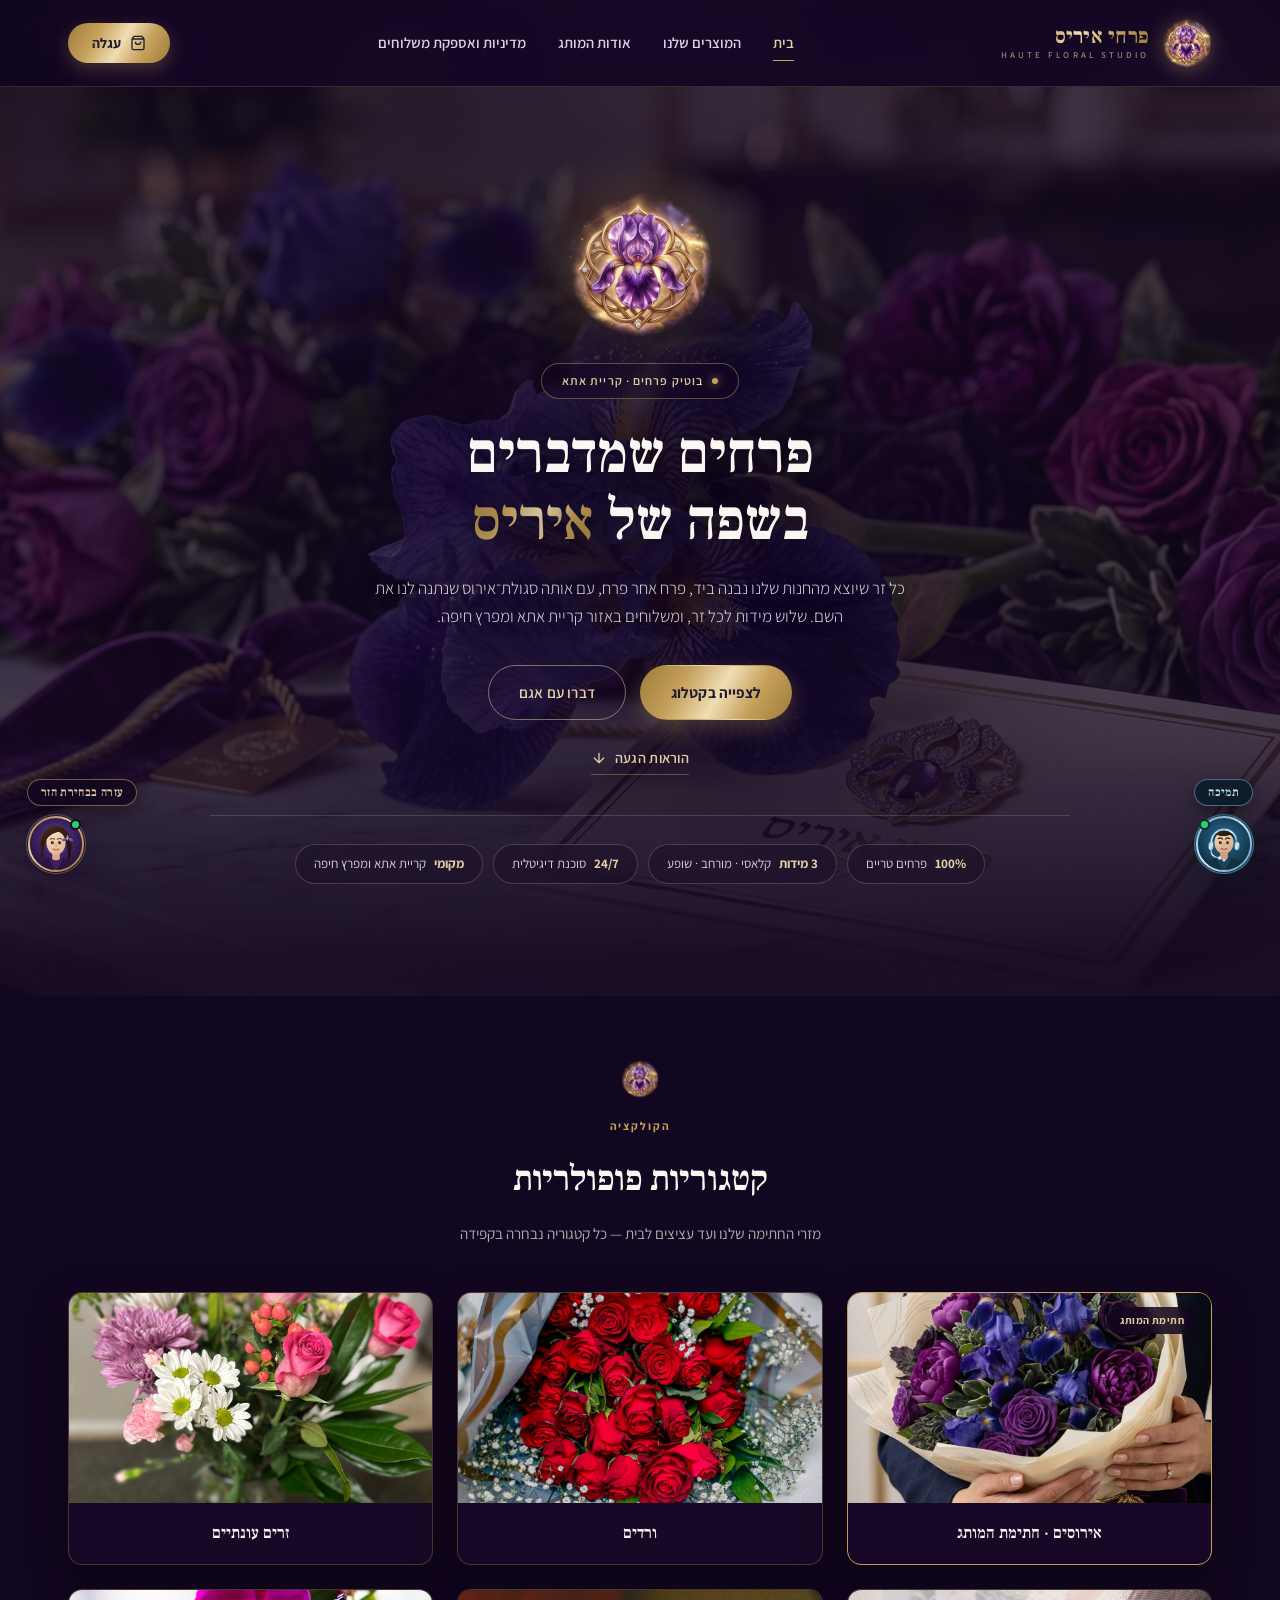
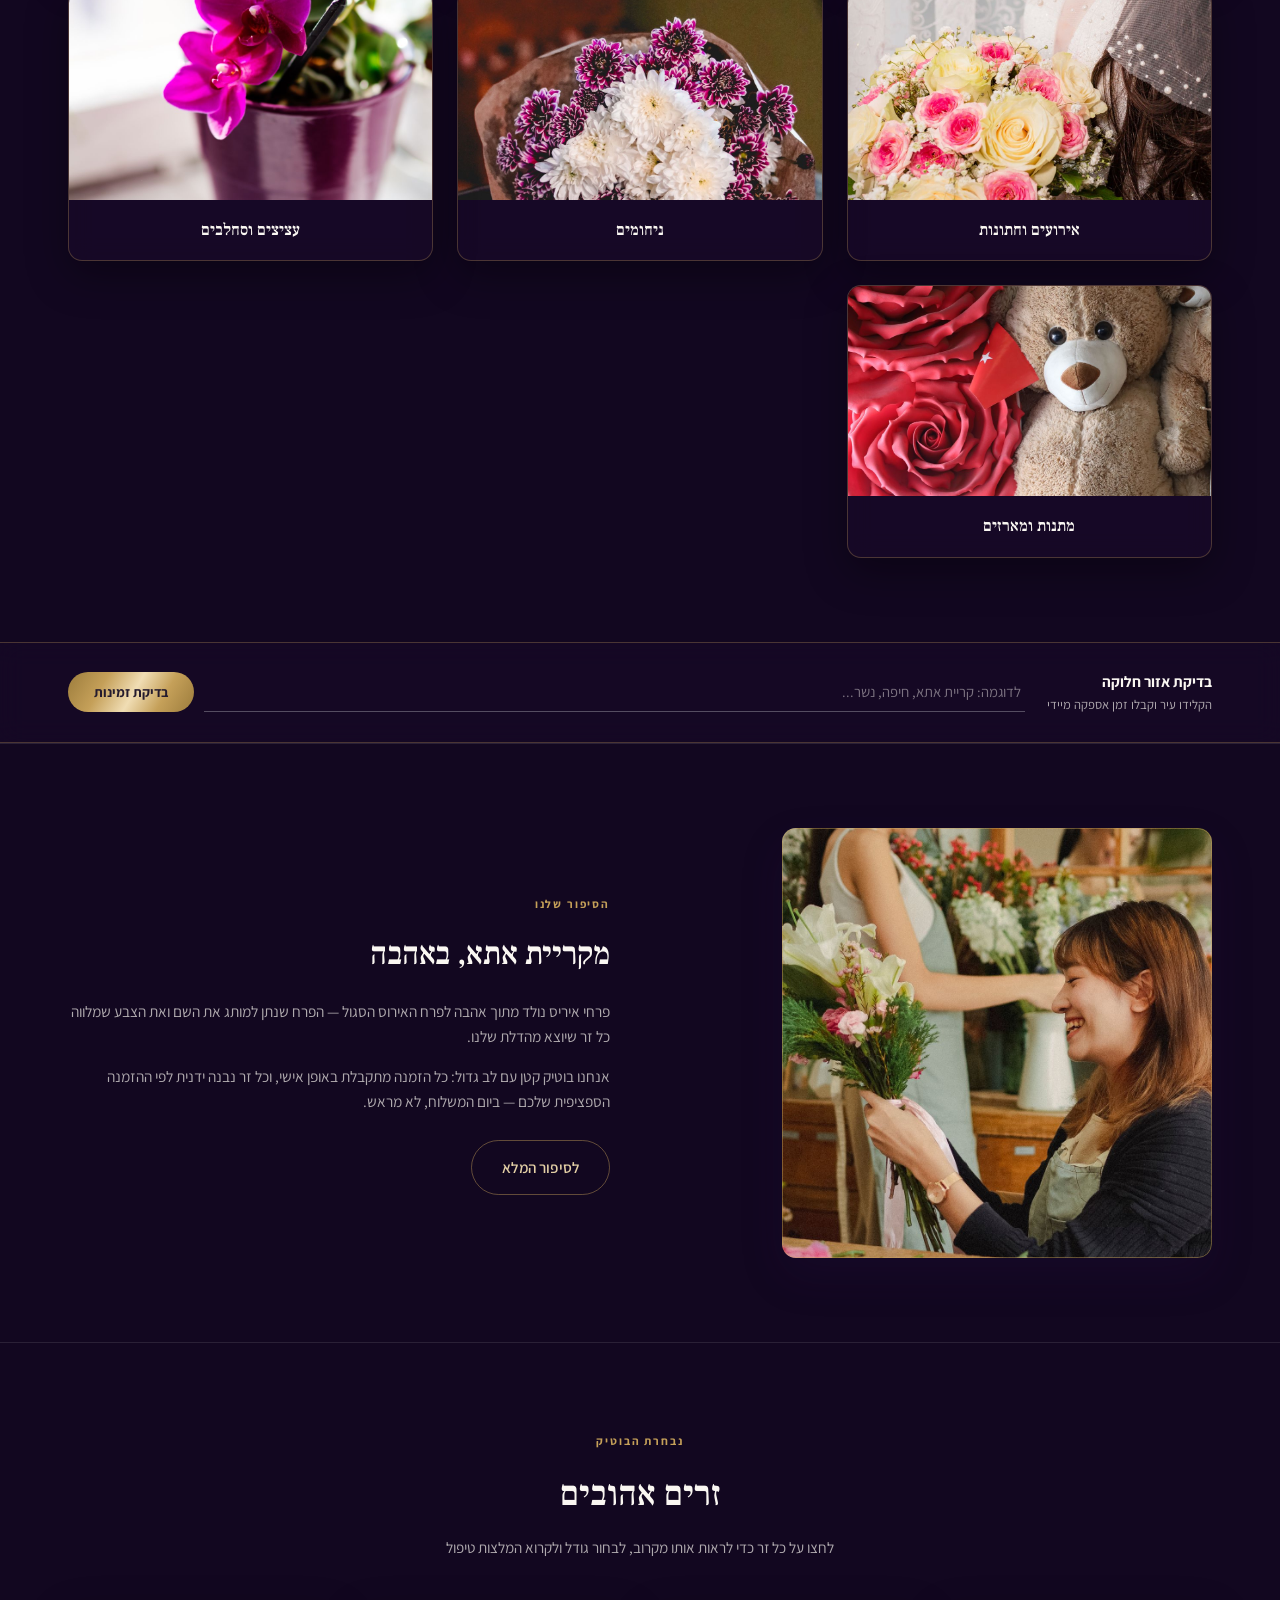
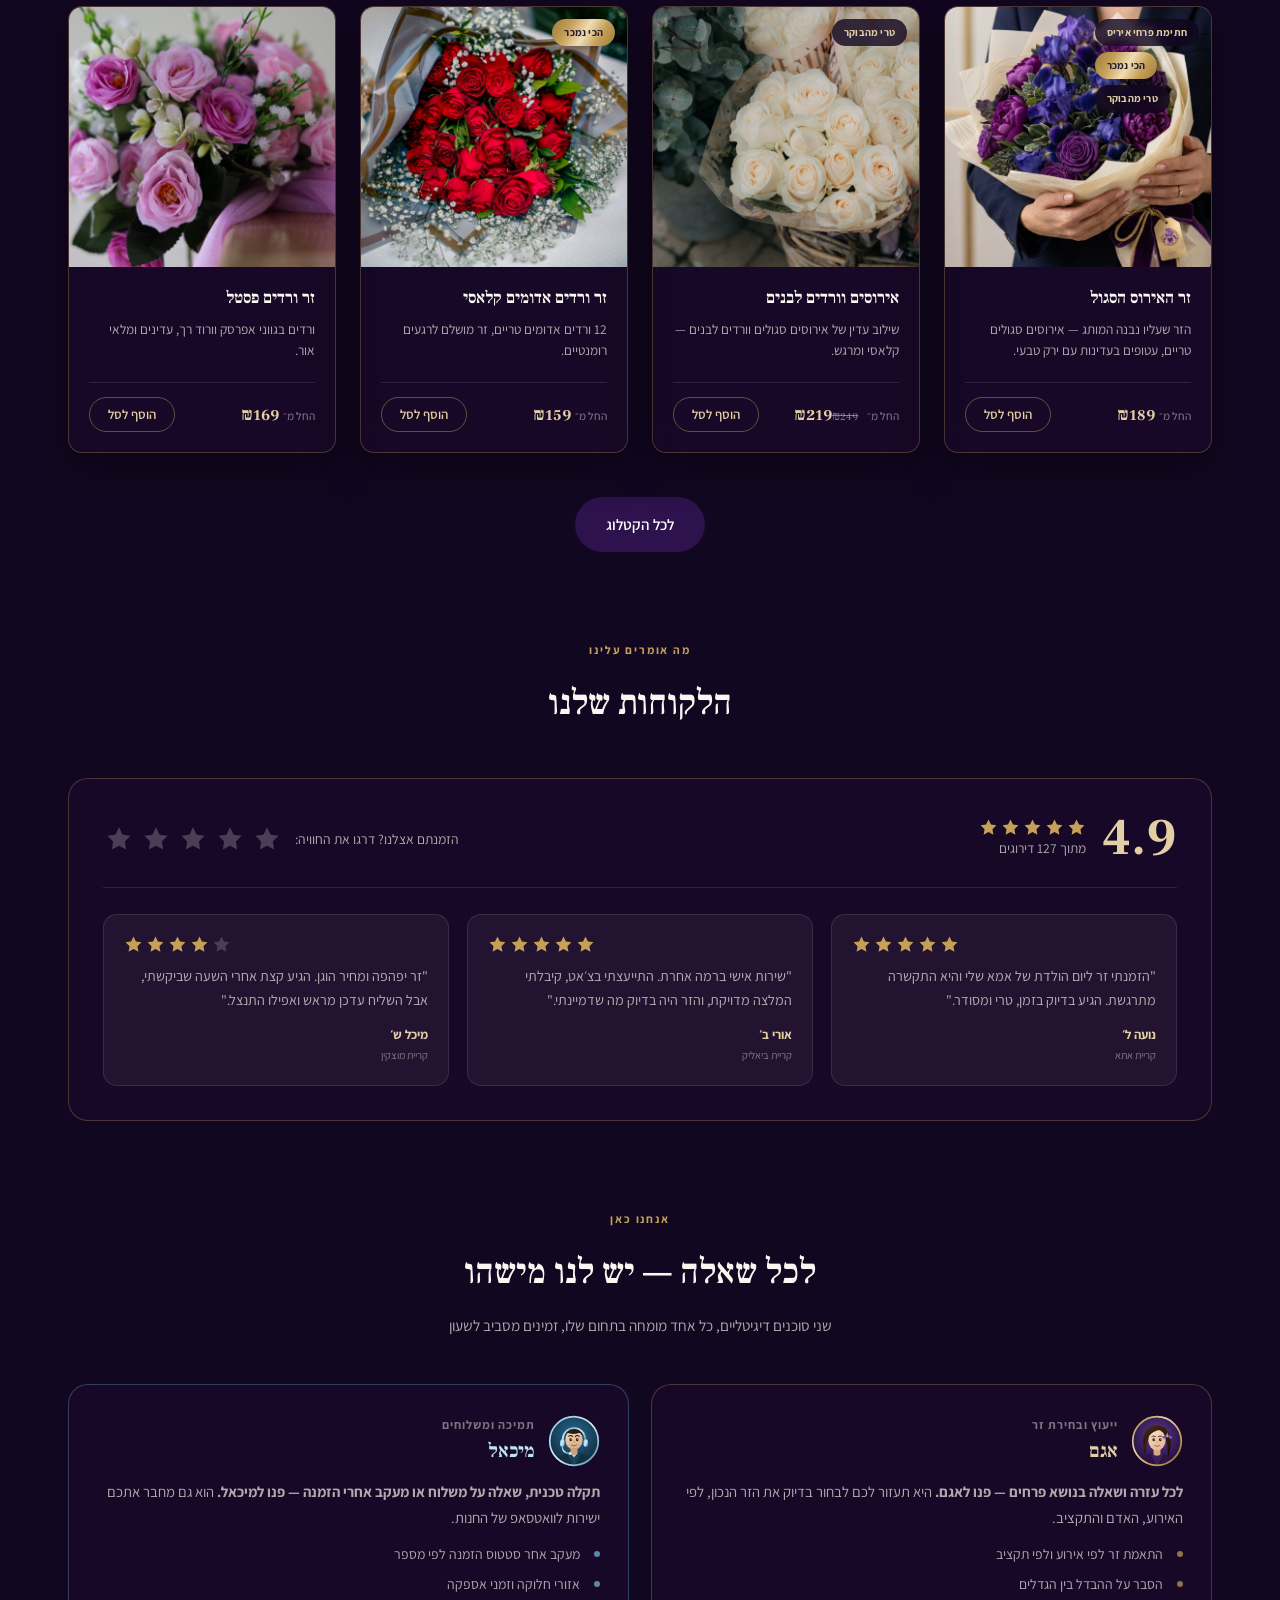
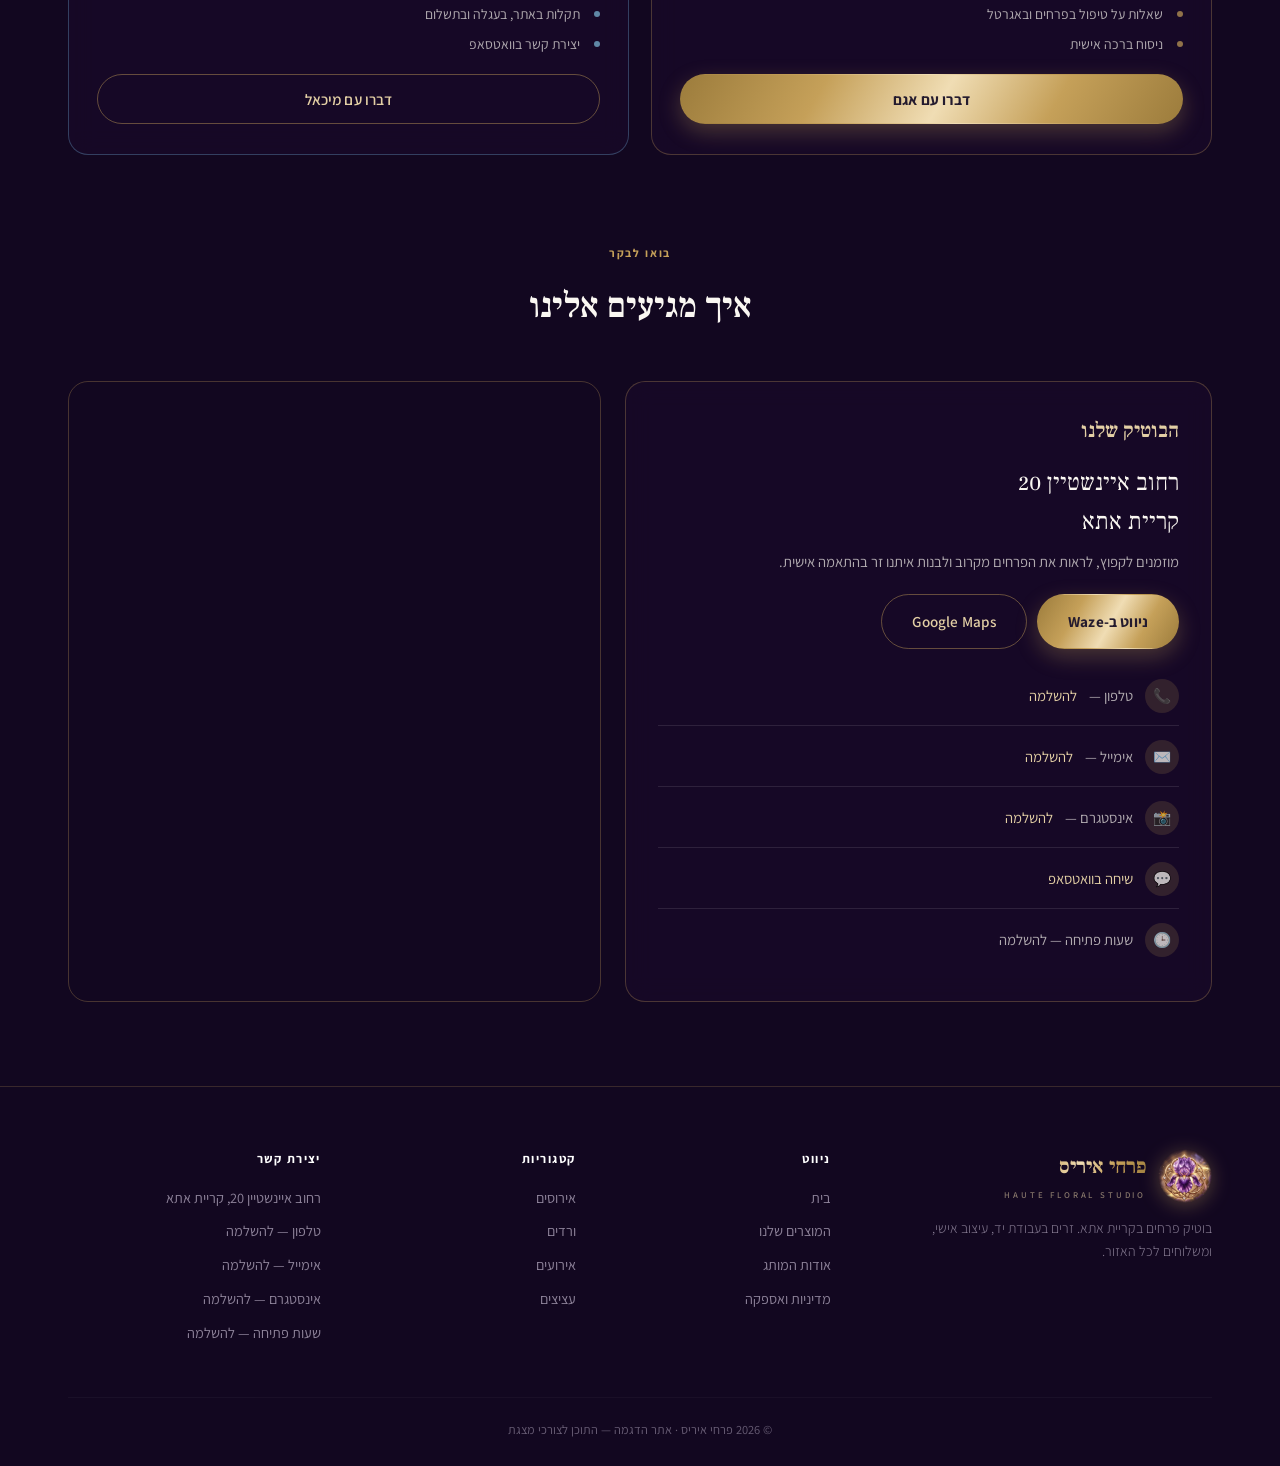
==== commit 9e69bc8d: "Add files via upload" ====
--- a/index.html
+++ b/index.html
@@ -50,6 +50,10 @@
         <a href="catalog.html" class="btn btn-gold">לצפייה בקטלוג</a>
         <button class="btn btn-outline" onclick="toggleChat()">דברו עם אגם</button>
       </div>
+      <a href="#visit" class="hero-directions">
+        הוראות הגעה
+        <svg viewBox="0 0 24 24" fill="none" stroke="currentColor" stroke-width="2" stroke-linecap="round" stroke-linejoin="round"><path d="M12 5v14M19 12l-7 7-7-7"/></svg>
+      </a>
       <div class="hero-tags">
         <div class="hero-tag"><strong>100%</strong><span>פרחים טריים</span></div>
         <div class="hero-tag"><strong>3 מידות</strong><span>קלאסי · מורחב · שופע</span></div>
@@ -60,22 +64,7 @@
   </div>
 </header>
 
-<div class="signature container">
-  <div class="signature-card">
-    <img class="sig-seal" src="assets/brand/logo-mark.png" alt="" />
-    <div>
-      <span class="tag">חתימת המותג</span>
-      <h3>זר האירוס הסגול</h3>
-      <p>הזר שעליו נבנה המותג — אירוסים סגולים טריים, נבחרים ביד כל בוקר.</p>
-    </div>
-    <div style="text-align:center">
-      <div class="signature-price">₪189</div>
-      <button class="btn btn-deep" style="margin-top:10px" onclick="openProductModal('iris-signature')">לצפייה והזמנה</button>
-    </div>
-  </div>
-</div>
-
-<section id="categories">
+<section id="categories" style="padding-top:64px">
   <div class="container">
     <div class="section-head">
       <img class="divider-mark" src="assets/brand/logo-mark.png" alt="" />
@@ -166,7 +155,7 @@
     <div class="help-grid">
       <div class="help-card">
         <div class="who">
-          <img src="assets/brand/logo-mark.png" alt="" />
+          <img src="assets/brand/avatar-agam.svg" alt="" />
           <div>
             <div class="role">ייעוץ ובחירת זר</div>
             <h4>אגם</h4>
@@ -184,7 +173,7 @@
 
       <div class="help-card support">
         <div class="who">
-          <span class="ico">🛠️</span>
+          <img src="assets/brand/avatar-michael.svg" alt="" />
           <div>
             <div class="role">תמיכה ומשלוחים</div>
             <h4>מיכאל</h4>
@@ -294,12 +283,13 @@
 </div>
 
 <button class="chat-launcher" onclick="toggleChat()" aria-label="פתח שיחה עם אגם">
-  <img src="assets/brand/logo-mark.png" alt="" />
+  <span class="agent-tip">עזרה בבחירת הזר</span>
+  <img src="assets/brand/avatar-agam.svg" alt="" />
   <span class="dot"></span>
 </button>
 <div class="chat-panel" id="chatPanel">
   <div class="chat-head">
-    <img class="avatar-seal" src="assets/brand/logo-mark.png" alt="" />
+    <img class="avatar-seal" src="assets/brand/avatar-agam.svg" alt="" />
     <div><h4>אגם</h4><span>יועצת הזרים שלנו · זמינה עכשיו</span></div>
     <button class="chat-close" onclick="toggleChat()" aria-label="סגור">✕</button>
   </div>
@@ -315,12 +305,13 @@
 </div>
 
 <button class="support-launcher" onclick="toggleSupport()" aria-label="פתח תמיכה עם מיכאל">
-  <svg viewBox="0 0 24 24" fill="none" stroke="currentColor" stroke-width="1.7" stroke-linecap="round"><path d="M4 13v-1a8 8 0 0 1 16 0v1"/><path d="M4 13h2a1 1 0 0 1 1 1v4a1 1 0 0 1-1 1H5a1 1 0 0 1-1-1z"/><path d="M20 13h-2a1 1 0 0 0-1 1v4a1 1 0 0 0 1 1h1a1 1 0 0 0 1-1z"/><path d="M19 19v1a2 2 0 0 1-2 2h-3"/></svg>
+  <span class="agent-tip">תמיכה</span>
+  <img src="assets/brand/avatar-michael.svg" alt="" />
   <span class="dot"></span>
 </button>
 <div class="support-panel" id="supportPanel">
   <div class="chat-head">
-    <span class="avatar-seal">🛠️</span>
+    <img class="avatar-seal" src="assets/brand/avatar-michael.svg" alt="" />
     <div><h4>מיכאל</h4><span>תמיכה טכנית ומשלוחים</span></div>
     <button class="chat-close" onclick="toggleSupport()" aria-label="סגור">✕</button>
   </div>
--- a/css/style.css
+++ b/css/style.css
@@ -826,3 +826,35 @@
 .mail-status{min-height:20px;margin-top:6px;font-size:.84rem;font-weight:600;color:var(--text-faint);}
 .mail-status.ok{color:#8FD9A8;}
 .mail-status.no{color:#F0A0AC;}
+
+/* ============================================================
+   כפתור "הוראות הגעה" בהירו + תוויות מעל הסוכנים + עצירת תנועת הלוגו
+   ============================================================ */
+.hero-directions{display:inline-flex;align-items:center;gap:8px;margin-top:26px;
+  color:var(--gold-soft);font-size:.9rem;font-weight:600;letter-spacing:.02em;
+  border-bottom:1px solid rgba(197,160,89,.4);padding-bottom:5px;transition:color .2s,border-color .2s;}
+.hero-directions:hover{color:#fff;border-color:var(--gold);}
+.hero-directions svg{width:16px;height:16px;animation:nudge 1.9s ease-in-out infinite;}
+@keyframes nudge{0%,100%{transform:translateY(0);}50%{transform:translateY(4px);}}
+
+/* הסמל בהירו ובנאב נשאר יציב — בלי ריחוף ובלי סיבוב */
+.hero-mark{animation:none;}
+.brand:hover .brand-mark{transform:none;}
+.success-screen .seal{animation:none;}
+
+/* תוויות מעל עיגולי הסוכנים */
+.chat-launcher,.support-launcher{overflow:visible;}
+.agent-tip{position:absolute;bottom:calc(100% + 9px);white-space:nowrap;
+  font-family:'Frank Ruhl Libre',serif;font-size:.74rem;font-weight:600;letter-spacing:.03em;
+  padding:5px 13px;border-radius:999px;pointer-events:none;
+  background:rgba(18,7,32,.88);backdrop-filter:blur(8px);-webkit-backdrop-filter:blur(8px);
+  box-shadow:0 6px 18px rgba(0,0,0,.4);}
+.chat-launcher .agent-tip{left:0;color:var(--gold-soft);border:1px solid rgba(197,160,89,.55);}
+.support-launcher .agent-tip{right:0;color:#BFE3F5;border:1px solid rgba(120,190,230,.5);background:rgba(12,28,40,.9);}
+.chat-launcher img,.support-launcher img{width:100%;height:100%;border-radius:50%;object-fit:cover;}
+.chat-launcher,.support-launcher{padding:0;}
+.help-card .who img{object-fit:cover;background:none;}
+
+@media(max-width:620px){
+  .agent-tip{font-size:.66rem;padding:4px 10px;}
+}
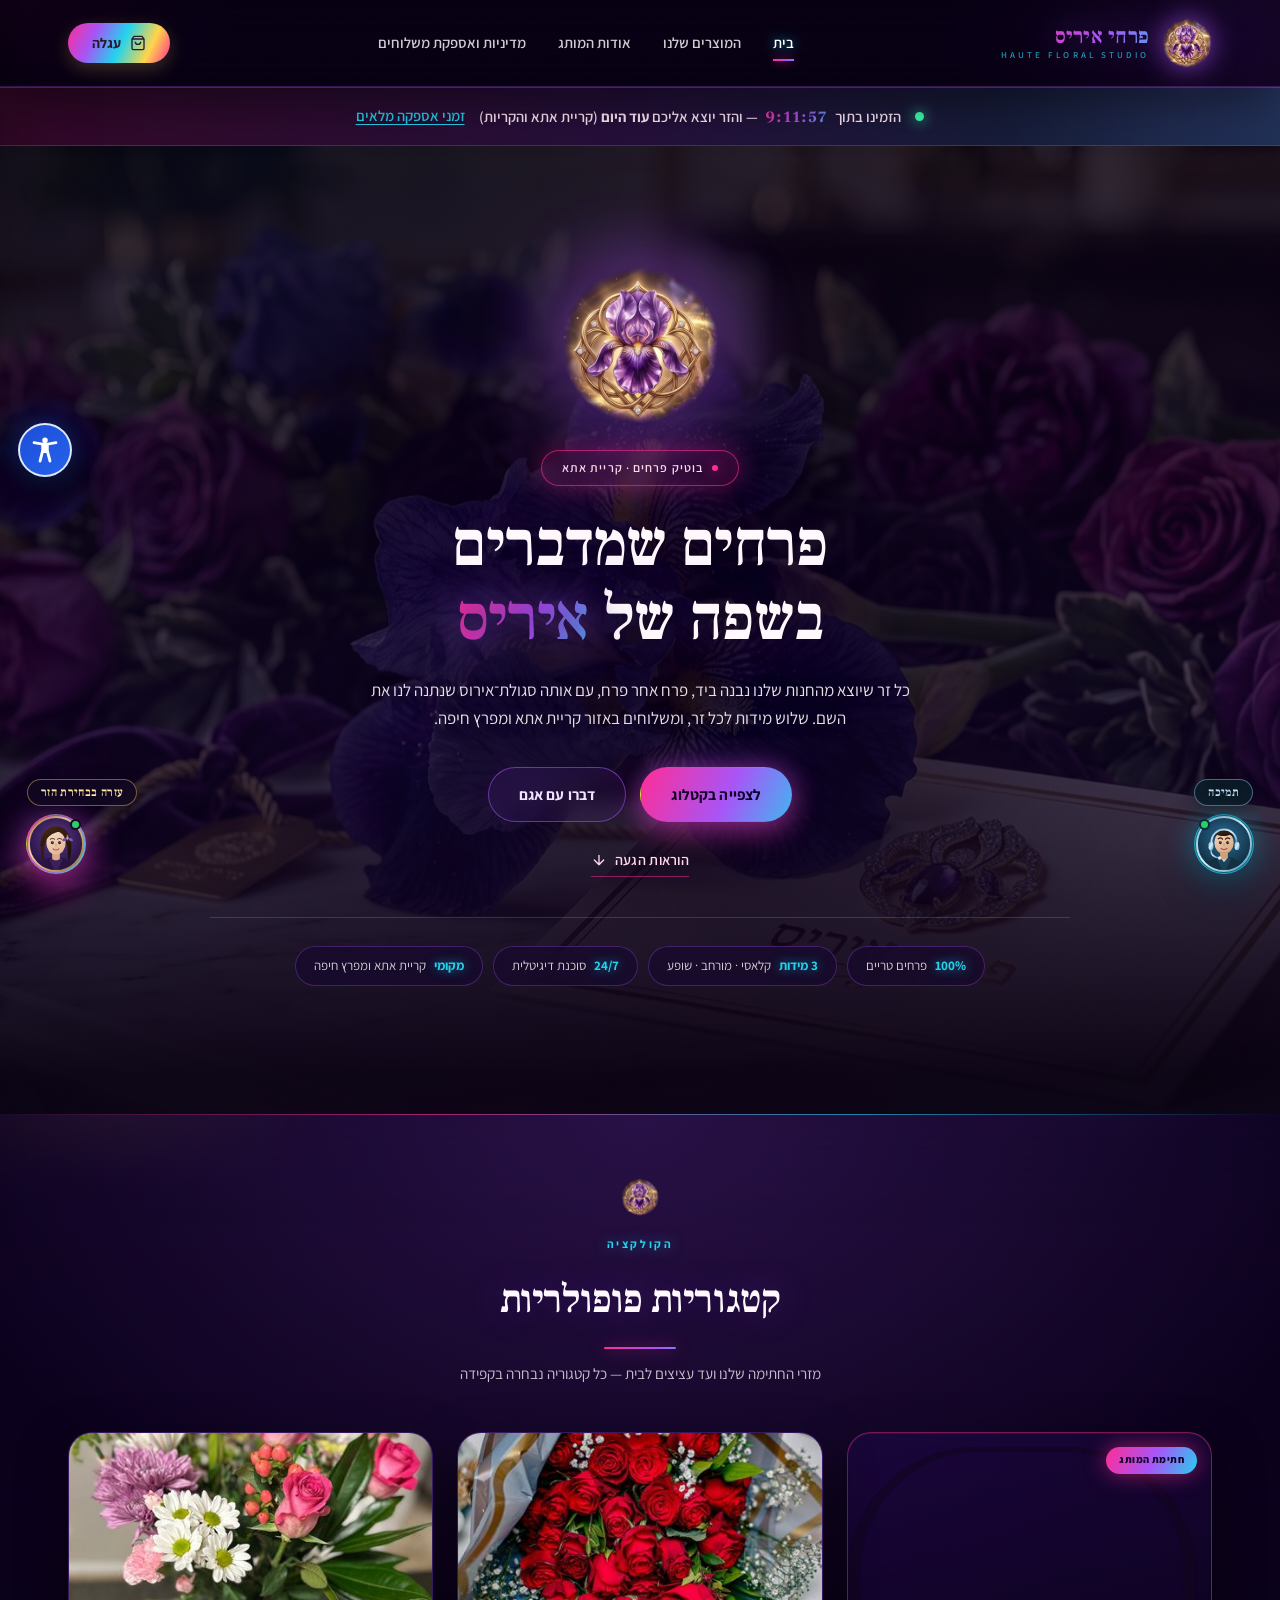
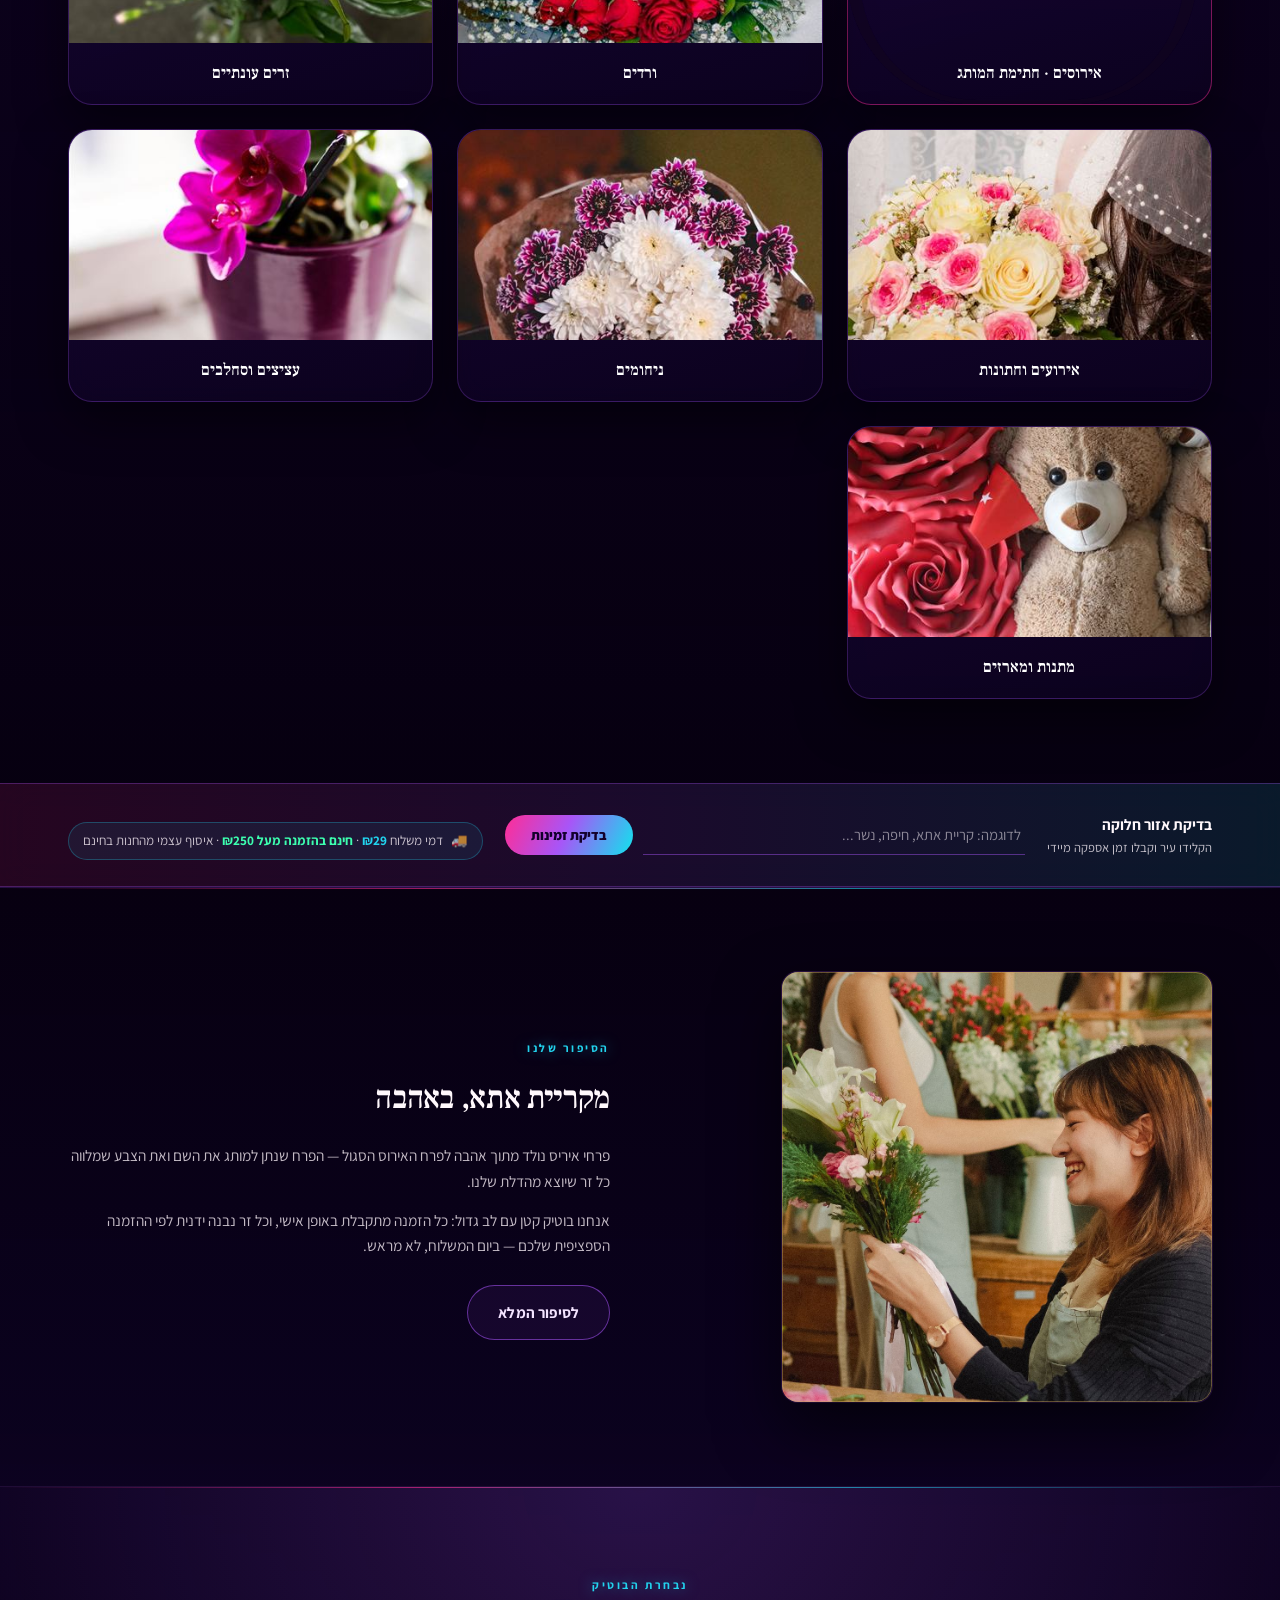
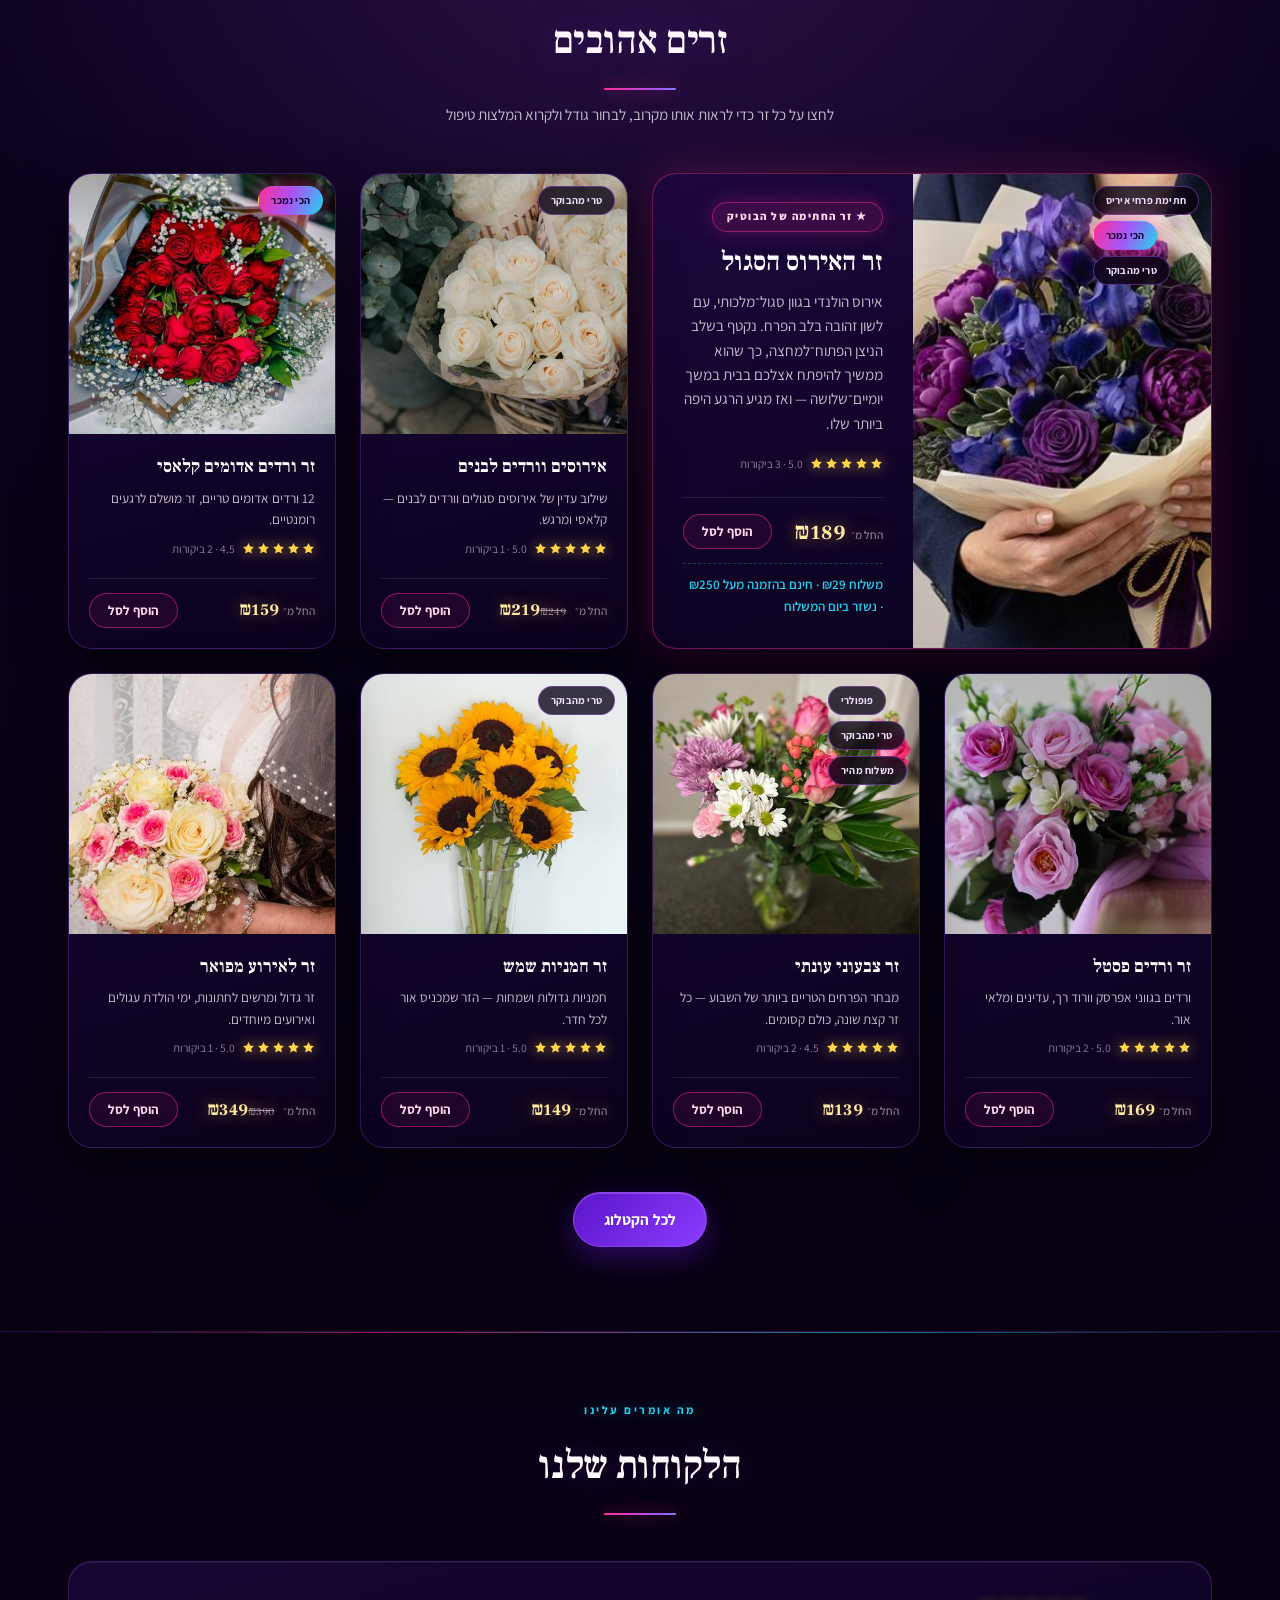
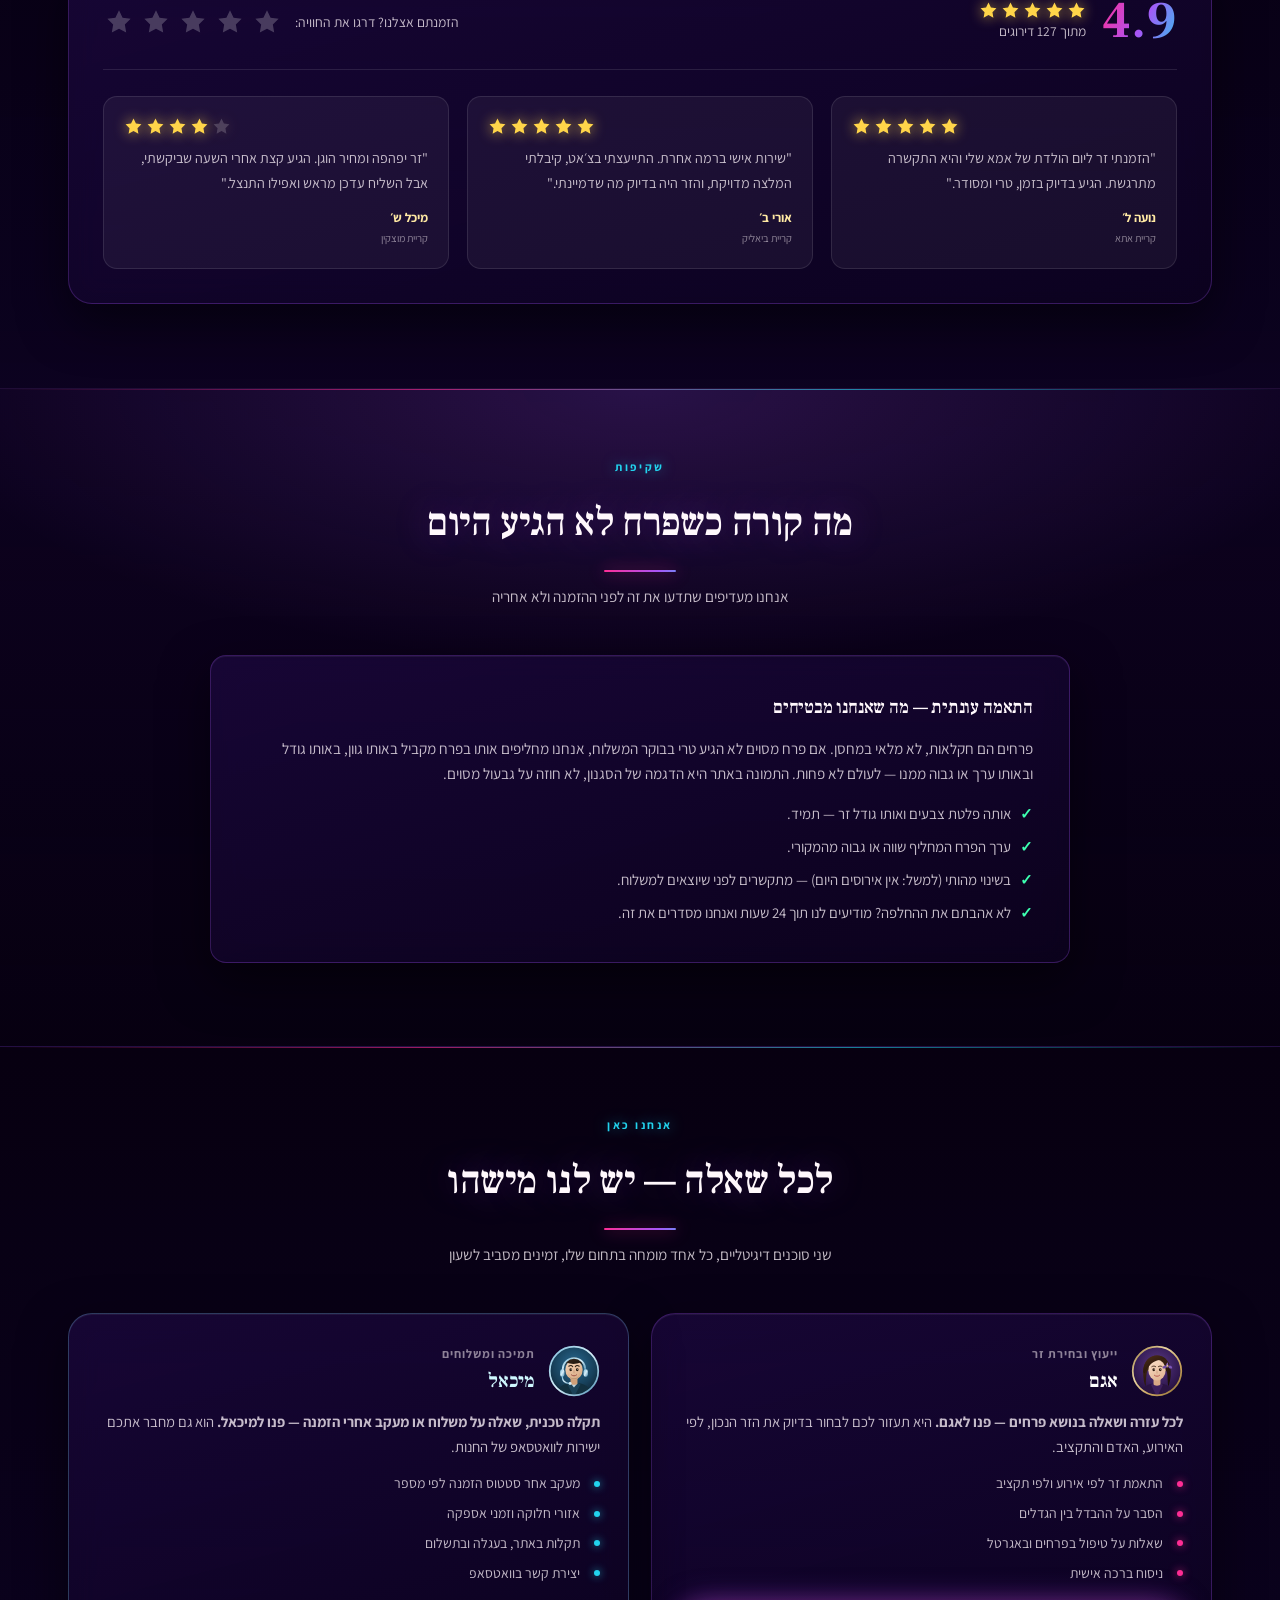
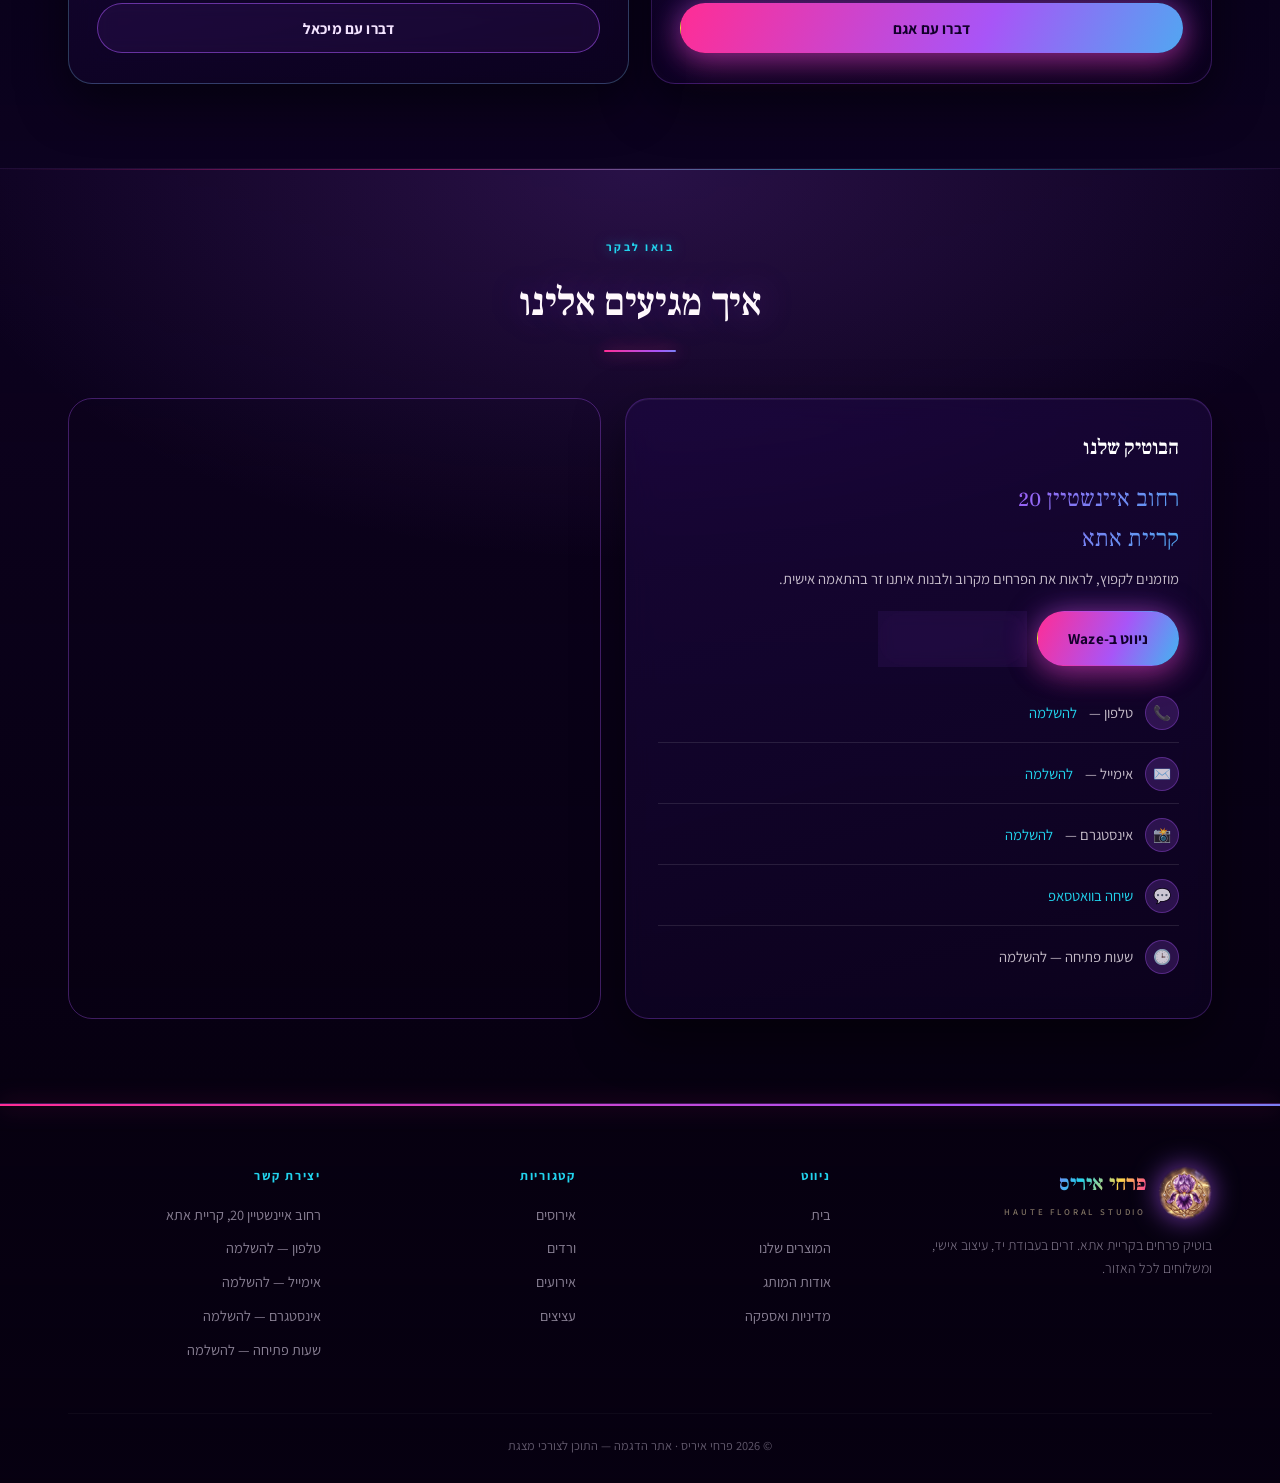
==== commit 42108c72: "Add files via upload" ====
--- a/index.html
+++ b/index.html
@@ -5,11 +5,36 @@
 <meta name="viewport" content="width=device-width, initial-scale=1.0" />
 <title>פרחי איריס — בוטיק פרחים בקריית אתא</title>
 <meta name="description" content="פרחי איריס — בוטיק פרחים בקריית אתא. זרים בעבודת יד, שלוש מידות לכל זר, ומשלוחים באזור קריית אתא ומפרץ חיפה." />
+<meta name="theme-color" content="#070011" />
 <link rel="icon" href="assets/brand/favicon.png" />
+
+<!-- ============================================================
+     Open Graph — מה שמוצג כשמדביקים קישור בוואטסאפ, בפייסבוק
+     או בטלגרם. בלי זה הקישור מופיע כשורת טקסט אפורה.
+     שימו לב: og:url ו-og:image חייבים להיות כתובות מלאות (https://),
+     ולכן יש להחליף את example.com בדומיין האמיתי כשהוא ייקנה.
+     ============================================================ -->
+<meta property="og:type" content="website" />
+<meta property="og:site_name" content="פרחי איריס" />
+<meta property="og:locale" content="he_IL" />
+<meta property="og:title" content="פרחי איריס — בוטיק פרחים בקריית אתא" />
+<meta property="og:description" content="זרים בעבודת יד, שלוש מידות לכל זר, ומשלוח באותו יום בקריית אתא ובמפרץ חיפה." />
+<meta property="og:image" content="https://example.com/assets/brand/logo-hero.jpg" />
+<meta property="og:image:width" content="1200" />
+<meta property="og:image:height" content="630" />
+<meta property="og:image:alt" content="זר אירוסים סגולים של פרחי איריס" />
+<meta property="og:url" content="https://example.com/index.html" />
+<meta name="twitter:card" content="summary_large_image" />
+<meta name="twitter:title" content="פרחי איריס — בוטיק פרחים בקריית אתא" />
+<meta name="twitter:description" content="זרים בעבודת יד, שלוש מידות לכל זר, ומשלוח באותו יום בקריית אתא ובמפרץ חיפה." />
+<meta name="twitter:image" content="https://example.com/assets/brand/logo-hero.jpg" />
+
 <link rel="preconnect" href="https://fonts.googleapis.com">
 <link rel="preconnect" href="https://fonts.gstatic.com" crossorigin>
 <link href="https://fonts.googleapis.com/css2?family=Frank+Ruhl+Libre:wght@400;500;600;700&family=Assistant:wght@300;400;500;600;700&display=swap" rel="stylesheet">
 <link rel="stylesheet" href="css/style.css" />
+<link rel="stylesheet" href="css/aurora.css" />
+<link rel="stylesheet" href="css/a11y.css" />
 </head>
 <body>
 
@@ -33,10 +58,15 @@
         <svg viewBox="0 0 24 24" fill="none" stroke="currentColor" stroke-width="2"><path d="M6 2 3 6v14a2 2 0 0 0 2 2h14a2 2 0 0 0 2-2V6l-3-4z"/><path d="M3 6h18M16 10a4 4 0 0 1-8 0"/></svg>
         עגלה <span class="cart-badge" style="display:none">0</span>
       </button>
-      <button class="nav-toggle" onclick="toggleNav()" aria-label="תפריט">☰</button>
+      <button class="nav-toggle" onclick="toggleNav()" aria-label="תפריט" aria-expanded="false" aria-controls="navLinks">☰</button>
     </div>
   </div>
 </nav>
+
+<!-- טיימר חלון המשלוח — מתעדכן כל שנייה מ-js/enhance.js -->
+<div class="cutoff-bar" id="cutoffBar" role="status" aria-live="off"></div>
+
+<main id="mainContent">
 
 <header class="hero">
   <div class="hero-bg"></div>
@@ -64,15 +94,15 @@
   </div>
 </header>
 
-<section id="categories" style="padding-top:64px">
-  <div class="container">
-    <div class="section-head">
+<section id="categories" class="band-glow" style="padding-top:64px">
+  <div class="container">
+    <div class="section-head" data-reveal>
       <img class="divider-mark" src="assets/brand/logo-mark.png" alt="" />
       <span class="kicker">הקולקציה</span>
       <h2>קטגוריות פופולריות</h2>
       <p>מזרי החתימה שלנו ועד עציצים לבית — כל קטגוריה נבחרה בקפידה</p>
     </div>
-    <div class="cat-grid" id="catGrid"></div>
+    <div class="cat-grid" id="catGrid" data-reveal-stagger></div>
   </div>
 </section>
 
@@ -83,19 +113,24 @@
       <small>הקלידו עיר וקבלו זמן אספקה מיידי</small>
     </div>
     <form class="delivery-form" onsubmit="handleDeliveryCheck(event)">
+      <label class="sr-only" for="dcInput">עיר או שכונה לבדיקת אזור חלוקה</label>
       <input type="text" id="dcInput" placeholder="לדוגמה: קריית אתא, חיפה, נשר..." />
       <button type="submit">בדיקת זמינות</button>
     </form>
-    <div class="dc-result" id="dcResult"></div>
+    <div class="dc-result" id="dcResult" role="status" aria-live="polite"></div>
+    <div class="ship-note" style="margin-top:12px">
+      <span aria-hidden="true">🚚</span>
+      <span>דמי משלוח <strong>₪29</strong> · <span class="ship-free">חינם בהזמנה מעל ₪250</span> · איסוף עצמי מהחנות בחינם</span>
+    </div>
   </div>
 </div>
 
-<section class="story" id="story">
-  <div class="container">
-    <div class="story-photo">
-      <img src="assets/products/studio.jpg" alt="שזירת זר בסטודיו של פרחי איריס" />
-    </div>
-    <div class="story-text">
+<section class="story band-deep" id="story">
+  <div class="container">
+    <div class="story-photo" data-reveal="right">
+      <img src="assets/products/studio.jpg" alt="שזירת זר בסטודיו של פרחי איריס" loading="lazy" />
+    </div>
+    <div class="story-text" data-reveal="left">
       <span class="kicker">הסיפור שלנו</span>
       <h2>מקריית אתא, באהבה</h2>
       <p>פרחי איריס נולד מתוך אהבה לפרח האירוס הסגול — הפרח שנתן למותג את השם ואת הצבע שמלווה כל זר שיוצא מהדלת שלנו.</p>
@@ -105,23 +140,23 @@
   </div>
 </section>
 
-<section>
-  <div class="container">
-    <div class="section-head">
+<section class="band-glow">
+  <div class="container">
+    <div class="section-head" data-reveal>
       <span class="kicker">נבחרת הבוטיק</span>
       <h2>זרים אהובים</h2>
       <p>לחצו על כל זר כדי לראות אותו מקרוב, לבחור גודל ולקרוא המלצות טיפול</p>
     </div>
-    <div class="product-grid" id="featuredGrid"></div>
-    <div style="text-align:center;margin-top:44px">
+    <div class="product-grid" id="featuredGrid" data-reveal-stagger></div>
+    <div style="text-align:center;margin-top:44px" data-reveal>
       <a href="catalog.html" class="btn btn-deep">לכל הקטלוג</a>
     </div>
   </div>
 </section>
 
-<section id="reviews" style="padding-top:0">
-  <div class="container">
-    <div class="section-head">
+<section id="reviews" class="band-deep" style="padding-top:64px">
+  <div class="container">
+    <div class="section-head" data-reveal>
       <span class="kicker">מה אומרים עלינו</span>
       <h2>הלקוחות שלנו</h2>
     </div>
@@ -145,14 +180,33 @@
   </div>
 </section>
 
-<section id="help" style="padding-top:0">
-  <div class="container">
-    <div class="section-head">
+<!-- ============================================================
+     מדיניות התאמה עונתית — הסיבה מספר 1 לתלונות בחנויות פרחים.
+     מי שכותב את זה מראש, בגלוי, כמעט לא מקבל תלונות.
+     ============================================================ -->
+<section id="seasonal" class="band-glow" style="padding-top:64px">
+  <div class="container">
+    <div class="section-head" data-reveal>
+      <span class="kicker">שקיפות</span>
+      <h2>מה קורה כשפרח לא הגיע היום</h2>
+      <p>אנחנו מעדיפים שתדעו את זה לפני ההזמנה ולא אחריה</p>
+    </div>
+    <div class="panel" style="max-width:860px;margin:0 auto" data-reveal>
+      <h3 id="seasonalTitle">התאמה עונתית — מה שאנחנו מבטיחים</h3>
+      <p id="seasonalBody"></p>
+      <ul class="a11y-statement" id="seasonalList" style="list-style:none;display:flex;flex-direction:column;gap:8px;margin-top:12px"></ul>
+    </div>
+  </div>
+</section>
+
+<section id="help" class="band-deep" style="padding-top:64px">
+  <div class="container">
+    <div class="section-head" data-reveal>
       <span class="kicker">אנחנו כאן</span>
       <h2>לכל שאלה — יש לנו מישהו</h2>
       <p>שני סוכנים דיגיטליים, כל אחד מומחה בתחום שלו, זמינים מסביב לשעון</p>
     </div>
-    <div class="help-grid">
+    <div class="help-grid" data-reveal-stagger>
       <div class="help-card">
         <div class="who">
           <img src="assets/brand/avatar-agam.svg" alt="" />
@@ -192,13 +246,13 @@
   </div>
 </section>
 
-<section id="visit" style="padding-top:0">
-  <div class="container">
-    <div class="section-head">
+<section id="visit" class="band-glow" style="padding-top:64px">
+  <div class="container">
+    <div class="section-head" data-reveal>
       <span class="kicker">בואו לבקר</span>
       <h2>איך מגיעים אלינו</h2>
     </div>
-    <div class="visit-grid">
+    <div class="visit-grid" data-reveal-stagger>
       <div class="visit-card">
         <h3>הבוטיק שלנו</h3>
         <div class="addr">רחוב איינשטיין 20<br>קריית אתא</div>
@@ -226,6 +280,8 @@
   </div>
 </section>
 
+</main>
+
 <footer id="contact">
   <div class="container">
     <div class="footer-grid">
@@ -273,11 +329,11 @@
 </footer>
 
 <div class="overlay" id="cartOverlay" onclick="closeCart()"></div>
-<div class="cart-drawer" id="cartDrawer">
-  <div class="cart-head"><h3>העגלה שלך</h3><button class="cart-close" onclick="closeCart()" aria-label="סגור">✕</button></div>
+<div class="cart-drawer" id="cartDrawer" role="dialog" aria-modal="true" aria-label="עגלת הקניות" aria-hidden="true">
+  <div class="cart-head"><h3>העגלה שלך</h3><button class="cart-close" onclick="closeCart()" aria-label="סגירת העגלה">✕</button></div>
   <div class="cart-items" id="cartItems"></div>
   <div class="cart-foot">
-    <div class="cart-total"><span>סה"כ</span><span id="cartTotalValue">₪0</span></div>
+    <div class="cart-total"><span>סה"כ כולל משלוח</span><span id="cartTotalValue">₪0</span></div>
     <a href="checkout.html" class="btn btn-deep btn-block">מעבר לתשלום</a>
   </div>
 </div>
@@ -325,14 +381,29 @@
     מעבר לשיחה אישית ב-WhatsApp
   </button>
 </div>
+<script src="js/a11y.js"></script>
 <script src="js/products.js"></script>
 <script src="js/cart.js"></script>
 <script src="js/product-modal.js"></script>
 <script src="js/chat-widget.js"></script>
 <script src="js/site.js"></script>
+<script src="js/enhance.js"></script>
 <script>
   document.getElementById("catGrid").innerHTML = CATEGORIES.map(categoryCardHTML).join("");
-  document.getElementById("featuredGrid").innerHTML = PRODUCTS.slice(0, 4).map(productCardHTML).join("");
+
+  /* היררכיה ברשת: זר החתימה מקבל כרטיס כפול־רוחב, והשאר רגילים.
+     ככה העין יודעת מיד מה הדבר הכי חשוב בעמוד. */
+  const featured = PRODUCTS.slice(0, 7); // 1 כפול + 6 רגילים = שתי שורות מלאות
+  document.getElementById("featuredGrid").innerHTML =
+    productCardHTML(featured[0], "hero") + featured.slice(1).map((p) => productCardHTML(p)).join("");
+
+  /* מדיניות ההתאמה העונתית — נשאבת מקובץ המוצרים כדי שיהיה
+     מקור אמת אחד לנוסח, גם כאן וגם בחלון המוצר וגם בעמוד המדיניות. */
+  document.getElementById("seasonalTitle").textContent = SEASON_POLICY.title;
+  document.getElementById("seasonalBody").textContent = SEASON_POLICY.body;
+  document.getElementById("seasonalList").innerHTML = SEASON_POLICY.promise
+    .map((line) => `<li>${esc(line)}</li>`)
+    .join("");
 </script>
 </body>
 </html>
--- a/css/aurora.css
+++ b/css/aurora.css
@@ -0,0 +1,823 @@
+/* ============================================================
+   פרחי איריס — שכבת "AURORA IRIS"
+   ------------------------------------------------------------
+   נטענת אחרי style.css ודורסת אותה.
+   הרעיון: לשמור על כל המבנה והרכיבים הקיימים, ולהחליף את
+   ערכת הצבעים השקטה (סגול־זהב מאופק) בערכה זוהרת —
+   זוהר צפוני של מגנטה, סגול חשמלי, טורקיז וזהב לבן,
+   על רקע כמעט־שחור. כל שטח באתר מקבל אור משלו.
+
+   כל הצבעים מוגדרים כמשתנים ב-:root — שינוי של משתנה אחד
+   משנה את כל האתר. אין צורך לגעת בשום מקום אחר.
+   ============================================================ */
+
+:root{
+  /* ---------- בסיס כהה ---------- */
+  --iris-ink:#070011;          /* הרקע העמוק ביותר */
+  --iris-night:#0E0326;
+  --iris-deep:#5B14C9;         /* סגול חשמלי — היה #2D124D */
+  --iris-mid:#8B3DFF;
+  --iris-soft:#1A0838;
+
+  /* ---------- צבעי הניאון ---------- */
+  --neon-violet:#A855F7;
+  --neon-magenta:#FF2D95;
+  --neon-cyan:#22D3EE;
+  --neon-lime:#B4FF3C;
+  --neon-rose:#FF6FB5;
+
+  /* ---------- "זהב" — עכשיו זהב לבן זוהר ---------- */
+  --gold:#FFD54A;
+  --gold-soft:#FFE9A3;
+  --gold-deep:#FFB01F;
+
+  /* ---------- טקסט ---------- */
+  --cream:#FFF7FB;
+  --ink:#FFF7FB;
+  --text-cream:#FFF8FC;
+  --text-dim:rgba(255,246,252,.76);
+  --text-faint:rgba(255,246,252,.52);
+  --muted:rgba(255,246,252,.6);
+
+  /* ---------- קווים וזכוכית ---------- */
+  --line:rgba(168,85,247,.28);
+  --input-line:rgba(168,85,247,.4);
+  --glass:rgba(20,4,48,.62);
+  --glass-soft:rgba(20,4,48,.42);
+  --glass-line:rgba(168,85,247,.34);
+  --glass-line-soft:rgba(255,255,255,.1);
+
+  /* ---------- סטטוסים ---------- */
+  --ok:#3DFFB0;
+  --warn:#FF5C8A;
+  --wa:#25D366;
+
+  /* ---------- רדיוסים ---------- */
+  --radius:16px;
+  --radius-lg:24px;
+  --radius-xl:32px;
+
+  /* ---------- מעברי צבע ---------- */
+  --gold-grad:linear-gradient(115deg,#FF2D95 0%,#A855F7 26%,#22D3EE 52%,#FFD54A 78%,#FF2D95 100%);
+  --aurora:linear-gradient(115deg,#FF2D95,#A855F7,#22D3EE,#B4FF3C,#FFD54A);
+  --aurora-soft:linear-gradient(115deg,rgba(255,45,149,.9),rgba(168,85,247,.9),rgba(34,211,238,.9));
+
+  /* ---------- זוהר ---------- */
+  --glow-violet:0 0 24px rgba(168,85,247,.55);
+  --glow-magenta:0 0 26px rgba(255,45,149,.5);
+  --glow-cyan:0 0 26px rgba(34,211,238,.45);
+  --glow-gold:0 0 28px rgba(255,213,74,.45);
+  --shadow-soft:0 10px 34px rgba(0,0,0,.5);
+  --shadow-lift:0 26px 64px rgba(0,0,0,.62), 0 0 0 1px rgba(168,85,247,.22);
+
+  /* עוצמת הזוהר — ניתנת לכיבוי מפאנל הנגישות */
+  --glow-strength:1;
+}
+
+/* ============================================================
+   1. הרקע החי
+   ============================================================ */
+body{
+  background:var(--iris-ink);
+  color:var(--text-cream);
+  position:relative;
+}
+
+/* שכבת הזוהר הצפוני — כתמי אור שנעים לאט */
+body::before{
+  content:"";position:fixed;inset:-20vmax;z-index:-3;pointer-events:none;
+  background:
+    radial-gradient(38vmax 30vmax at 12% 8%, rgba(255,45,149,.30), transparent 62%),
+    radial-gradient(42vmax 34vmax at 88% 18%, rgba(168,85,247,.32), transparent 64%),
+    radial-gradient(36vmax 30vmax at 76% 82%, rgba(34,211,238,.22), transparent 62%),
+    radial-gradient(30vmax 26vmax at 20% 92%, rgba(255,213,74,.16), transparent 62%),
+    var(--iris-ink);
+  filter:blur(calc(28px * var(--glow-strength)));
+  animation:auroraDrift 26s ease-in-out infinite alternate;
+}
+@keyframes auroraDrift{
+  0%  {transform:translate3d(0,0,0) scale(1);}
+  50% {transform:translate3d(2.5%,-2%,0) scale(1.06);}
+  100%{transform:translate3d(-2.5%,2.5%,0) scale(1.03);}
+}
+
+/* גרעיניות עדינה — מוציאה מהמראה ה"דיגיטלי שטוח" */
+body::after{
+  content:"";position:fixed;inset:0;z-index:-2;pointer-events:none;opacity:.5;
+  background-image:url("data:image/svg+xml,%3Csvg xmlns='http://www.w3.org/2000/svg' width='160' height='160'%3E%3Cfilter id='n'%3E%3CfeTurbulence type='fractalNoise' baseFrequency='.85' numOctaves='3'/%3E%3C/filter%3E%3Crect width='160' height='160' filter='url(%23n)' opacity='.055'/%3E%3C/svg%3E");
+  mix-blend-mode:overlay;
+}
+
+/* פס התקדמות גלילה בראש המסך */
+.scroll-progress{
+  position:fixed;top:0;inset-inline:0;height:3px;z-index:200;pointer-events:none;
+  background:var(--aurora);background-size:300% 100%;
+  transform:scaleX(0);transform-origin:right center;
+  box-shadow:0 0 14px rgba(168,85,247,.8);
+  animation:auroraSlide 8s linear infinite;
+}
+@keyframes auroraSlide{from{background-position:0% 50%;}to{background-position:300% 50%;}}
+
+/* פס גלילה מותאם */
+*{scrollbar-width:thin;scrollbar-color:var(--neon-violet) transparent;}
+::-webkit-scrollbar{width:10px;height:10px;}
+::-webkit-scrollbar-track{background:rgba(255,255,255,.04);}
+::-webkit-scrollbar-thumb{background:linear-gradient(180deg,var(--neon-magenta),var(--neon-violet));border-radius:999px;}
+::-webkit-scrollbar-thumb:hover{background:linear-gradient(180deg,var(--neon-violet),var(--neon-cyan));}
+::selection{background:rgba(255,45,149,.4);color:#fff;}
+
+/* ============================================================
+   2. טיפוגרפיה זוהרת
+   ============================================================ */
+.gold-text,
+.brand-type .name,
+.hero h1 em,
+.page-head h1 em{
+  background:var(--aurora);
+  background-size:280% 100%;
+  -webkit-background-clip:text;background-clip:text;color:transparent;
+  animation:auroraSlide 9s linear infinite;
+  filter:drop-shadow(0 0 calc(16px * var(--glow-strength)) rgba(168,85,247,.55));
+}
+
+h1,h2,h3{letter-spacing:-.01em;}
+.section-head h2{
+  font-size:2.45rem;
+  text-shadow:0 0 calc(34px * var(--glow-strength)) rgba(168,85,247,.35);
+}
+.section-head .kicker,.story-text .kicker{
+  color:var(--neon-cyan);
+  text-shadow:0 0 calc(14px * var(--glow-strength)) rgba(34,211,238,.6);
+  letter-spacing:.22em;
+}
+.section-head p{color:var(--text-dim);}
+
+/* קו זוהר מתחת לכותרת סקשן */
+.section-head h2::after{
+  content:"";display:block;width:72px;height:2px;margin:14px auto 0;
+  background:var(--aurora);background-size:300% 100%;border-radius:2px;
+  box-shadow:0 0 calc(16px * var(--glow-strength)) rgba(255,45,149,.75);
+  animation:auroraSlide 6s linear infinite;
+}
+
+/* ============================================================
+   3. ניווט
+   ============================================================ */
+.nav{
+  background:rgba(7,0,17,.72);
+  border-bottom:1px solid rgba(168,85,247,.28);
+  backdrop-filter:blur(22px) saturate(180%);
+  -webkit-backdrop-filter:blur(22px) saturate(180%);
+  box-shadow:0 1px 0 rgba(255,45,149,.18), 0 18px 46px rgba(0,0,0,.45);
+}
+.nav-links a{color:rgba(255,246,252,.82);}
+.nav-links a:hover,.nav-links a.active{color:#fff;text-shadow:0 0 calc(12px * var(--glow-strength)) rgba(34,211,238,.9);}
+.nav-links a::after{background:var(--aurora);background-size:300% 100%;height:2px;box-shadow:0 0 10px rgba(255,45,149,.8);}
+.brand-mark{filter:drop-shadow(0 0 calc(14px * var(--glow-strength)) rgba(168,85,247,.75));}
+.brand-type .sub{color:rgba(34,211,238,.72);}
+
+/* ============================================================
+   4. כפתורים — ניאון עם הבזק אור עובר
+   ============================================================ */
+.btn{position:relative;overflow:hidden;isolation:isolate;font-weight:700;}
+.btn::after{
+  content:"";position:absolute;inset:0;z-index:1;pointer-events:none;
+  background:linear-gradient(100deg,transparent 30%,rgba(255,255,255,.5) 50%,transparent 70%);
+  transform:translateX(-140%);transition:none;
+}
+.btn:hover::after{animation:btnSheen .85s ease;}
+@keyframes btnSheen{to{transform:translateX(140%);}}
+
+.btn-gold{
+  background:var(--aurora);background-size:250% 100%;
+  color:#12002B;
+  box-shadow:0 10px 30px rgba(255,45,149,.36), 0 0 calc(30px * var(--glow-strength)) rgba(168,85,247,.5);
+  animation:auroraSlide 7s linear infinite;
+}
+.btn-gold:hover{
+  filter:brightness(1.12) saturate(1.15);transform:translateY(-3px) scale(1.02);
+  box-shadow:0 16px 42px rgba(255,45,149,.5), 0 0 calc(44px * var(--glow-strength)) rgba(168,85,247,.7);
+}
+.btn-deep{
+  background:linear-gradient(135deg,#5B14C9,#8B3DFF);
+  color:#fff;border-color:rgba(168,85,247,.6);
+  box-shadow:0 10px 30px rgba(91,20,201,.45), inset 0 1px 0 rgba(255,255,255,.18);
+}
+.btn-deep:hover{
+  background:linear-gradient(135deg,#7B2BE8,#A855F7);
+  transform:translateY(-3px);
+  box-shadow:0 18px 44px rgba(139,61,255,.55), 0 0 calc(34px * var(--glow-strength)) rgba(168,85,247,.6);
+}
+.btn-ghost,.btn-outline{
+  border-color:rgba(168,85,247,.55);color:#F3E3FF;
+  background:rgba(168,85,247,.08);backdrop-filter:blur(8px);
+}
+.btn-ghost:hover,.btn-outline:hover{
+  border-color:var(--neon-cyan);color:#fff;background:rgba(34,211,238,.14);
+  box-shadow:0 0 calc(26px * var(--glow-strength)) rgba(34,211,238,.4);
+}
+
+/* ============================================================
+   5. הירו
+   ============================================================ */
+.hero{padding:120px 0 128px;}
+.hero::before{
+  background:
+    radial-gradient(ellipse 62% 70% at 50% 44%,rgba(7,0,17,.5),transparent 76%),
+    linear-gradient(to top,rgba(7,0,17,.97) 4%,rgba(14,3,38,.72) 42%,rgba(7,0,17,.82) 100%),
+    radial-gradient(ellipse 70% 50% at 50% 100%,rgba(255,45,149,.26),transparent 70%),
+    radial-gradient(ellipse 60% 44% at 20% 0%,rgba(34,211,238,.2),transparent 70%);
+}
+.hero h1{
+  font-size:4rem;
+  text-shadow:0 4px 40px rgba(0,0,0,.7), 0 0 calc(60px * var(--glow-strength)) rgba(168,85,247,.35);
+}
+.hero p.lede{color:rgba(255,246,252,.9);font-weight:400;}
+.hero-eyebrow{
+  border-color:rgba(255,45,149,.6);
+  background:rgba(255,45,149,.1);
+  color:#FFD9EC;
+  box-shadow:0 0 calc(28px * var(--glow-strength)) rgba(255,45,149,.35), inset 0 0 20px rgba(255,45,149,.12);
+}
+.hero-eyebrow .dot{background:var(--neon-magenta);box-shadow:0 0 14px var(--neon-magenta);animation:pulseDot 2s ease-in-out infinite;}
+@keyframes pulseDot{0%,100%{opacity:1;transform:scale(1);}50%{opacity:.5;transform:scale(.8);}}
+
+.hero-mark{
+  width:158px;height:158px;
+  filter:drop-shadow(0 12px 40px rgba(0,0,0,.6)) drop-shadow(0 0 calc(40px * var(--glow-strength)) rgba(168,85,247,.85));
+  animation:markGlow 5s ease-in-out infinite;
+}
+@keyframes markGlow{
+  0%,100%{filter:drop-shadow(0 12px 40px rgba(0,0,0,.6)) drop-shadow(0 0 calc(34px * var(--glow-strength)) rgba(168,85,247,.7));}
+  50%    {filter:drop-shadow(0 12px 40px rgba(0,0,0,.6)) drop-shadow(0 0 calc(56px * var(--glow-strength)) rgba(255,45,149,.9));}
+}
+
+.hero-tag{
+  border-color:rgba(168,85,247,.3);
+  background:rgba(20,4,48,.5);
+  backdrop-filter:blur(10px);
+  transition:border-color .25s,box-shadow .25s,transform .25s;
+}
+.hero-tag:hover{border-color:var(--neon-cyan);transform:translateY(-2px);box-shadow:0 0 22px rgba(34,211,238,.35);}
+.hero-tag strong{color:var(--neon-cyan);text-shadow:0 0 12px rgba(34,211,238,.7);}
+.hero-directions{color:#FFD9EC;border-bottom-color:rgba(255,45,149,.5);}
+.hero-directions:hover{color:#fff;border-color:var(--neon-magenta);}
+
+/* ============================================================
+   6. קצב עומק בין הקטעים — לא הכול באותה רמת בהירות
+   ============================================================ */
+.band-deep{
+  background:linear-gradient(180deg,rgba(7,0,17,.86),rgba(14,3,38,.7));
+  border-block:1px solid rgba(168,85,247,.16);
+  position:relative;
+}
+.band-glow{
+  background:
+    radial-gradient(ellipse 80% 60% at 50% 0%,rgba(168,85,247,.18),transparent 70%),
+    linear-gradient(180deg,rgba(20,4,48,.5),rgba(7,0,17,.2));
+  position:relative;
+}
+.band-plain{background:transparent;}
+
+/* קו הפרדה זוהר בין קטעים */
+.band-deep::before,.band-glow::before{
+  content:"";position:absolute;top:0;inset-inline:0;height:1px;
+  background:linear-gradient(90deg,transparent,rgba(255,45,149,.6),rgba(34,211,238,.6),transparent);
+}
+
+/* ============================================================
+   7. כרטיסים — מסגרת ניאון מדורגת
+   ============================================================ */
+.cat-card,.product-card,.panel,.help-card,.visit-card,.rating-wrap,
+.signature-card,.greeting-card,.checkout-main,.checkout-aside{
+  background:linear-gradient(165deg,rgba(28,8,62,.72),rgba(12,2,30,.78));
+  backdrop-filter:blur(16px) saturate(140%);
+  -webkit-backdrop-filter:blur(16px) saturate(140%);
+  border:1px solid rgba(168,85,247,.26);
+  box-shadow:0 18px 48px rgba(0,0,0,.5), inset 0 1px 0 rgba(255,255,255,.06);
+}
+
+.product-card,.cat-card{position:relative;border-radius:var(--radius-lg);overflow:hidden;}
+
+/* הילה שמופיעה בריחוף */
+.product-card::before,.cat-card::before{
+  content:"";position:absolute;inset:-1px;z-index:0;border-radius:inherit;padding:1px;
+  background:var(--aurora);background-size:300% 100%;
+  -webkit-mask:linear-gradient(#000 0 0) content-box,linear-gradient(#000 0 0);
+  -webkit-mask-composite:xor;mask:linear-gradient(#000 0 0) content-box,linear-gradient(#000 0 0);mask-composite:exclude;
+  opacity:0;transition:opacity .35s;pointer-events:none;
+}
+.product-card:hover::before,.cat-card:hover::before,
+.product-card:focus-within::before,.cat-card:focus-within::before{opacity:1;animation:auroraSlide 4s linear infinite;}
+
+.product-card:hover,.cat-card:hover{
+  transform:translateY(-8px);
+  border-color:transparent;
+  box-shadow:0 30px 70px rgba(0,0,0,.6), 0 0 calc(50px * var(--glow-strength)) rgba(168,85,247,.42);
+}
+.product-card:focus-visible{outline:3px solid var(--neon-cyan);outline-offset:4px;}
+
+.product-body h4{color:#fff;font-size:1.12rem;}
+.product-body p{color:var(--text-dim);}
+.price{color:var(--gold-soft);text-shadow:0 0 calc(16px * var(--glow-strength)) rgba(255,213,74,.5);font-size:1.2rem;}
+.price small{color:var(--text-faint);}
+.add-btn{
+  border-color:rgba(255,45,149,.5);color:#FFD9EC;background:rgba(255,45,149,.08);
+  font-weight:700;
+}
+.add-btn:hover{
+  background:var(--aurora);background-size:200% 100%;color:#12002B;border-color:transparent;
+  box-shadow:0 0 calc(24px * var(--glow-strength)) rgba(255,45,149,.6);
+}
+.quick-view{
+  background:rgba(7,0,17,.82);border-color:rgba(34,211,238,.6);color:#CFF8FF;
+  box-shadow:0 0 26px rgba(34,211,238,.35);
+}
+.badge-stack .badge{
+  background:rgba(7,0,17,.78);border:1px solid rgba(168,85,247,.45);color:#F0DEFF;
+  backdrop-filter:blur(8px);
+}
+.badge-stack .badge.bestseller{
+  background:var(--aurora);background-size:220% 100%;color:#12002B;border-color:transparent;
+  box-shadow:0 0 22px rgba(255,45,149,.6);animation:auroraSlide 5s linear infinite;
+}
+.badge-stack .badge.seasonal{border-color:rgba(180,255,60,.5);color:#E8FFC0;}
+
+.cat-card h4{color:#fff;}
+.cat-card.featured::before{opacity:.75;}
+.cat-card.featured::after{
+  content:"חתימת המותג";position:absolute;top:14px;right:14px;z-index:3;
+  background:var(--aurora);background-size:220% 100%;color:#12002B;
+  font-size:.64rem;font-weight:800;padding:5px 13px;border-radius:999px;letter-spacing:.04em;
+  box-shadow:0 0 22px rgba(255,45,149,.55);animation:auroraSlide 6s linear infinite;
+}
+.cat-card.featured{border-color:rgba(255,45,149,.45);}
+
+/* ============================================================
+   8. כרטיס החתימה הכפול — היררכיה ברשת המוצרים
+   ============================================================ */
+.product-card.hero-card{
+  grid-column:span 2;grid-row:span 1;
+  display:grid;grid-template-columns:1.15fr 1fr;
+  border-color:rgba(255,45,149,.4);
+  box-shadow:0 26px 70px rgba(0,0,0,.55), 0 0 calc(44px * var(--glow-strength)) rgba(255,45,149,.26);
+}
+.product-card.hero-card::before{opacity:.6;animation:auroraSlide 7s linear infinite;}
+.product-card.hero-card .product-art{height:100%;min-height:330px;}
+.product-card.hero-card .product-body{padding:28px 30px 30px;justify-content:center;gap:10px;}
+.product-card.hero-card .product-body h4{font-size:1.65rem;line-height:1.25;}
+.product-card.hero-card .product-body p{font-size:.95rem;display:block;}
+.product-card.hero-card .price{font-size:1.5rem;}
+.hero-card-flag{
+  display:inline-flex;align-items:center;gap:7px;align-self:flex-start;
+  font-size:.68rem;font-weight:800;letter-spacing:.14em;padding:5px 14px;border-radius:999px;
+  background:rgba(255,45,149,.14);border:1px solid rgba(255,45,149,.5);color:#FFD9EC;
+  box-shadow:0 0 20px rgba(255,45,149,.28);margin-bottom:4px;
+}
+.hero-card-why{
+  font-size:.82rem;color:var(--neon-cyan);font-weight:600;
+  border-top:1px dashed rgba(34,211,238,.28);padding-top:10px;margin-top:2px;
+}
+@media(max-width:980px){
+  .product-card.hero-card{grid-column:span 2;grid-template-columns:1fr;}
+  .product-card.hero-card .product-art{min-height:230px;height:230px;}
+}
+@media(max-width:620px){
+  .product-card.hero-card .product-body{padding:16px 14px 18px;}
+  .product-card.hero-card .product-body h4{font-size:1.1rem;}
+  .product-card.hero-card .product-body p{display:none;}
+  .product-card.hero-card .price{font-size:1.1rem;}
+  .hero-card-why{font-size:.72rem;}
+}
+
+/* ============================================================
+   9. אנימציות כניסה בגלילה
+   ============================================================ */
+[data-reveal]{
+  opacity:0;
+  transform:translateY(28px) scale(.985);
+  transition:opacity .75s cubic-bezier(.22,1,.36,1), transform .75s cubic-bezier(.22,1,.36,1), filter .75s;
+  filter:blur(6px);
+  will-change:opacity,transform;
+}
+[data-reveal="right"]{transform:translateX(40px);}
+[data-reveal="left"]{transform:translateX(-40px);}
+[data-reveal="zoom"]{transform:scale(.9);}
+[data-reveal].revealed{opacity:1;transform:none;filter:blur(0);}
+
+/* השהיה מדורגת לילדים ברשת */
+[data-reveal-stagger] > *{
+  opacity:0;transform:translateY(24px);filter:blur(5px);
+  transition:opacity .7s cubic-bezier(.22,1,.36,1), transform .7s cubic-bezier(.22,1,.36,1), filter .7s;
+}
+[data-reveal-stagger].revealed > *{opacity:1;transform:none;filter:blur(0);}
+[data-reveal-stagger].revealed > *:nth-child(1){transition-delay:.05s}
+[data-reveal-stagger].revealed > *:nth-child(2){transition-delay:.13s}
+[data-reveal-stagger].revealed > *:nth-child(3){transition-delay:.21s}
+[data-reveal-stagger].revealed > *:nth-child(4){transition-delay:.29s}
+[data-reveal-stagger].revealed > *:nth-child(5){transition-delay:.37s}
+[data-reveal-stagger].revealed > *:nth-child(6){transition-delay:.45s}
+[data-reveal-stagger].revealed > *:nth-child(7){transition-delay:.53s}
+[data-reveal-stagger].revealed > *:nth-child(n+8){transition-delay:.6s}
+
+/* ============================================================
+   10. רצועת המשלוח + הטיימר
+   ============================================================ */
+.delivery-strip{
+  background:linear-gradient(90deg,rgba(255,45,149,.12),rgba(168,85,247,.12),rgba(34,211,238,.12));
+  border-block:1px solid rgba(168,85,247,.3);
+  backdrop-filter:blur(16px);
+}
+.delivery-form input{border-bottom:1px solid rgba(168,85,247,.45);color:#fff;}
+.delivery-form input:focus{border-bottom-color:var(--neon-cyan);outline:none;box-shadow:0 2px 0 var(--neon-cyan);}
+.delivery-form button{background:var(--aurora);background-size:200% 100%;color:#12002B;font-weight:800;}
+.dc-result.ok{color:var(--ok);}
+.dc-result.no{color:var(--warn);}
+
+/* טיימר חלון המשלוח */
+.cutoff-bar{
+  position:relative;z-index:2;
+  display:flex;align-items:center;justify-content:center;gap:14px;flex-wrap:wrap;
+  padding:13px 22px;font-size:.92rem;font-weight:600;
+  background:linear-gradient(90deg,rgba(255,45,149,.18),rgba(168,85,247,.18),rgba(34,211,238,.18));
+  border-block:1px solid rgba(255,45,149,.35);
+  backdrop-filter:blur(14px);
+  color:#FFE9F5;
+  text-align:center;
+}
+.cutoff-bar .pip{width:9px;height:9px;border-radius:50%;background:var(--ok);box-shadow:0 0 14px var(--ok);animation:pulseDot 1.6s ease-in-out infinite;flex-shrink:0;}
+.cutoff-bar.closed .pip{background:var(--warn);box-shadow:0 0 14px var(--warn);}
+.cutoff-clock{
+  font-family:'Frank Ruhl Libre',serif;font-variant-numeric:tabular-nums;direction:ltr;
+  font-size:1.18rem;font-weight:700;letter-spacing:.06em;
+  background:var(--aurora);background-size:250% 100%;
+  -webkit-background-clip:text;background-clip:text;color:transparent;
+  animation:auroraSlide 6s linear infinite;
+  padding-inline:4px;
+}
+.cutoff-bar a{color:var(--neon-cyan);text-decoration:underline;text-underline-offset:3px;}
+@media(max-width:620px){.cutoff-bar{font-size:.8rem;padding:10px 14px;gap:9px;}.cutoff-clock{font-size:1rem;}}
+
+/* פס מידע על דמי משלוח */
+.ship-note{
+  display:inline-flex;align-items:center;gap:8px;flex-wrap:wrap;
+  font-size:.83rem;color:var(--text-dim);
+  background:rgba(34,211,238,.08);border:1px solid rgba(34,211,238,.28);
+  padding:7px 14px;border-radius:999px;
+}
+.ship-note strong{color:var(--neon-cyan);}
+.ship-free{color:var(--ok);font-weight:700;}
+
+/* ============================================================
+   11. חיפוש ומיון בקטלוג
+   ============================================================ */
+.catalog-tools{
+  display:grid;grid-template-columns:1.2fr 1fr 1fr;gap:14px;align-items:end;
+  background:linear-gradient(165deg,rgba(28,8,62,.66),rgba(12,2,30,.72));
+  border:1px solid rgba(168,85,247,.28);border-radius:var(--radius-lg);
+  padding:20px 22px;margin-bottom:26px;
+  backdrop-filter:blur(14px);
+  box-shadow:0 16px 44px rgba(0,0,0,.42);
+}
+.tool-field{display:flex;flex-direction:column;gap:7px;}
+.tool-field label{font-size:.72rem;font-weight:800;letter-spacing:.12em;color:var(--neon-cyan);text-transform:uppercase;}
+.search-box{position:relative;}
+.search-box input{
+  width:100%;padding:13px 44px 13px 16px;border-radius:999px;
+  background:rgba(255,255,255,.06);border:1px solid rgba(168,85,247,.4);
+  color:#fff;font-family:inherit;font-size:.95rem;transition:border-color .2s,box-shadow .2s;
+}
+.search-box input::placeholder{color:var(--text-faint);}
+.search-box input:focus{outline:none;border-color:var(--neon-cyan);box-shadow:0 0 0 3px rgba(34,211,238,.2), 0 0 24px rgba(34,211,238,.25);}
+.search-box .ico{position:absolute;inset-inline-end:16px;top:50%;transform:translateY(-50%);width:18px;height:18px;opacity:.6;pointer-events:none;}
+.search-box .clear{position:absolute;inset-inline-start:12px;top:50%;transform:translateY(-50%);color:var(--text-faint);font-size:1.1rem;line-height:1;padding:4px;display:none;}
+.search-box .clear.show{display:block;}
+.search-box .clear:hover{color:var(--neon-magenta);}
+
+.tool-field select{
+  width:100%;padding:13px 16px;border-radius:999px;
+  background:rgba(255,255,255,.06);border:1px solid rgba(168,85,247,.4);
+  color:#fff;font-family:inherit;font-size:.92rem;cursor:pointer;
+  appearance:none;-webkit-appearance:none;
+  background-image:url("data:image/svg+xml,%3Csvg xmlns='http://www.w3.org/2000/svg' viewBox='0 0 24 24' fill='none' stroke='%23A855F7' stroke-width='2.5'%3E%3Cpath d='M6 9l6 6 6-6'/%3E%3C/svg%3E");
+  background-repeat:no-repeat;background-position:left 14px center;background-size:16px;
+}
+.tool-field select:focus{outline:none;border-color:var(--neon-cyan);box-shadow:0 0 0 3px rgba(34,211,238,.2);}
+.tool-field select option{background:#12022C;color:#fff;}
+
+.result-count{
+  font-size:.86rem;color:var(--text-dim);margin-bottom:18px;text-align:center;
+}
+.result-count b{color:var(--neon-cyan);}
+.no-results{
+  grid-column:1/-1;text-align:center;padding:60px 20px;color:var(--text-dim);
+}
+.no-results strong{display:block;font-size:1.2rem;color:#fff;margin-bottom:8px;font-family:'Frank Ruhl Libre',serif;}
+
+.cat-filters button{
+  border-color:rgba(168,85,247,.3);color:var(--text-dim);background:rgba(255,255,255,.03);
+  transition:all .22s;
+}
+.cat-filters button:hover{border-color:var(--neon-cyan);color:#fff;box-shadow:0 0 18px rgba(34,211,238,.28);}
+.cat-filters button.active{
+  background:var(--aurora);background-size:220% 100%;color:#12002B;border-color:transparent;font-weight:800;
+  box-shadow:0 0 26px rgba(255,45,149,.45);animation:auroraSlide 6s linear infinite;
+}
+
+@media(max-width:860px){.catalog-tools{grid-template-columns:1fr;}}
+
+/* ============================================================
+   12. חלון המוצר
+   ============================================================ */
+.pm-overlay{background:rgba(5,0,14,.82);backdrop-filter:blur(14px);-webkit-backdrop-filter:blur(14px);}
+.pm{
+  background:linear-gradient(165deg,#1B0640 0%,#0B0120 100%);
+  border:1px solid rgba(168,85,247,.42);
+  box-shadow:0 50px 120px rgba(0,0,0,.7), 0 0 calc(80px * var(--glow-strength)) rgba(168,85,247,.28);
+}
+.pm-media::after{border-inline-end:1px solid rgba(168,85,247,.32);
+  background:linear-gradient(to top,rgba(7,0,17,.62),transparent 44%);}
+.pm-price{color:var(--gold-soft);text-shadow:0 0 calc(24px * var(--glow-strength)) rgba(255,213,74,.5);}
+.pm-tag{color:#FFD9EC;border-color:rgba(255,45,149,.6);background:rgba(255,45,149,.1);}
+.pm-size-flag{background:rgba(7,0,17,.84);border-color:rgba(34,211,238,.5);color:#CFF8FF;}
+.size-opt{background:rgba(255,255,255,.04);border-color:rgba(168,85,247,.3);}
+.size-opt:hover{border-color:var(--neon-cyan);background:rgba(34,211,238,.1);box-shadow:0 0 22px rgba(34,211,238,.28);}
+.size-opt.active{
+  background:linear-gradient(150deg,rgba(255,45,149,.22),rgba(168,85,247,.22));
+  border-color:var(--neon-magenta);box-shadow:0 0 26px rgba(255,45,149,.4);
+}
+.size-opt.active .s-price{color:#FFD9EC;}
+.comp-list .c-qty{background:rgba(168,85,247,.24);color:#E9D5FF;}
+.pm-tab.active{color:#fff;border-bottom-color:var(--neon-magenta);text-shadow:0 0 12px rgba(255,45,149,.6);}
+.pm-close{background:rgba(255,45,149,.2);border:1px solid rgba(255,45,149,.5);}
+.pm-close:hover{background:var(--neon-magenta);color:#fff;box-shadow:0 0 24px rgba(255,45,149,.7);}
+.pm-close:focus-visible{outline:3px solid var(--neon-cyan);outline-offset:3px;}
+
+/* שורת פעולות עליונה בחלון המוצר — שיתוף וקישור ישיר */
+.pm-share-row{display:flex;gap:9px;flex-wrap:wrap;margin-bottom:14px;}
+.pm-share-btn{
+  display:inline-flex;align-items:center;gap:7px;
+  font-size:.79rem;font-weight:700;padding:8px 15px;border-radius:999px;
+  border:1px solid rgba(168,85,247,.42);color:#E9D5FF;background:rgba(168,85,247,.1);
+  transition:all .22s;
+}
+.pm-share-btn:hover{border-color:var(--neon-cyan);color:#fff;background:rgba(34,211,238,.14);box-shadow:0 0 20px rgba(34,211,238,.3);}
+.pm-share-btn svg{width:15px;height:15px;fill:currentColor;}
+.pm-share-btn.wa{border-color:rgba(37,211,102,.5);color:#9FF5C0;background:rgba(37,211,102,.1);}
+.pm-share-btn.wa:hover{background:rgba(37,211,102,.2);border-color:var(--wa);box-shadow:0 0 20px rgba(37,211,102,.35);}
+.share-toast{font-size:.78rem;color:var(--ok);font-weight:700;min-height:16px;}
+
+/* מדיניות פרחים עונתית בתוך חלון המוצר */
+.season-note{
+  display:flex;gap:12px;align-items:flex-start;
+  background:rgba(180,255,60,.07);border:1px solid rgba(180,255,60,.3);
+  border-radius:14px;padding:14px 16px;margin:16px 0 4px;
+  font-size:.84rem;color:var(--text-dim);line-height:1.65;
+}
+.season-note .leaf{font-size:1.2rem;line-height:1;flex-shrink:0;}
+.season-note strong{color:#DCFF9B;display:block;margin-bottom:3px;font-size:.88rem;}
+
+/* ביקורות בתוך חלון המוצר */
+.pm-reviews{margin-top:18px;border-top:1px solid rgba(168,85,247,.2);padding-top:16px;}
+.pm-reviews h5{
+  font-size:.74rem;font-weight:800;letter-spacing:.12em;color:var(--neon-cyan);
+  text-transform:uppercase;margin-bottom:12px;display:flex;align-items:center;gap:8px;
+}
+.pm-reviews h5 .avg{color:var(--gold-soft);letter-spacing:0;font-size:.9rem;}
+.mini-review{
+  background:rgba(255,255,255,.04);border:1px solid rgba(255,255,255,.08);
+  border-radius:12px;padding:12px 14px;margin-bottom:9px;
+}
+.mini-review .stars{margin-bottom:6px;}
+.mini-review .stars svg{width:14px;height:14px;}
+.mini-review p{font-size:.84rem;color:var(--text-dim);line-height:1.6;margin-bottom:6px;}
+.mini-review .by{font-size:.74rem;color:var(--gold-soft);font-weight:700;}
+.mini-review .by span{color:var(--text-faint);font-weight:400;}
+.verified{
+  display:inline-flex;align-items:center;gap:4px;font-size:.68rem;color:var(--ok);
+  font-weight:700;margin-inline-start:6px;
+}
+
+/* ============================================================
+   13. עגלה, צ'אט, פוטר
+   ============================================================ */
+.cart-drawer{background:linear-gradient(180deg,#1B0640 0%,#080118 100%);border-inline-end:1px solid rgba(168,85,247,.4);
+  box-shadow:-30px 0 90px rgba(0,0,0,.6);}
+.cart-row .price{color:var(--gold-soft);}
+.cart-total{color:#fff;font-size:1.15rem;}
+.cart-fee-row{
+  display:flex;justify-content:space-between;align-items:center;
+  font-size:.85rem;color:var(--text-dim);padding:6px 0;
+}
+.cart-fee-row .free{color:var(--ok);font-weight:700;}
+.cart-progress{margin:10px 0 4px;}
+.cart-progress .track{height:6px;border-radius:999px;background:rgba(255,255,255,.1);overflow:hidden;}
+.cart-progress .fill{height:100%;border-radius:999px;background:var(--aurora);background-size:250% 100%;
+  box-shadow:0 0 16px rgba(255,45,149,.6);transition:width .45s cubic-bezier(.22,1,.36,1);animation:auroraSlide 5s linear infinite;}
+.cart-progress .label{font-size:.76rem;color:var(--text-faint);margin-top:6px;text-align:center;}
+.cart-progress .label b{color:var(--neon-cyan);}
+
+.chat-panel{background:linear-gradient(180deg,#1B0640 0%,#0A0120 100%);border-color:rgba(168,85,247,.4);
+  box-shadow:0 34px 80px rgba(0,0,0,.6), 0 0 60px rgba(168,85,247,.2);}
+.chat-launcher{
+  background:var(--aurora);background-size:250% 100%;
+  box-shadow:0 14px 36px rgba(255,45,149,.45), 0 0 calc(34px * var(--glow-strength)) rgba(168,85,247,.55);
+  animation:auroraSlide 7s linear infinite;
+}
+.chat-launcher:hover{transform:scale(1.09);}
+.support-launcher{
+  background:linear-gradient(140deg,#0E7490,#155E75);
+  border-color:rgba(34,211,238,.6);
+  box-shadow:0 14px 34px rgba(8,40,60,.6), 0 0 calc(28px * var(--glow-strength)) rgba(34,211,238,.45);
+}
+.chat-launcher:focus-visible,.support-launcher:focus-visible{outline:3px solid var(--neon-cyan);outline-offset:4px;}
+
+footer{
+  background:linear-gradient(180deg,rgba(7,0,17,.5),rgba(7,0,17,.95));
+  border-top:1px solid rgba(168,85,247,.3);
+  position:relative;
+}
+footer::before{
+  content:"";position:absolute;top:0;inset-inline:0;height:2px;
+  background:var(--aurora);background-size:300% 100%;
+  box-shadow:0 0 22px rgba(255,45,149,.6);animation:auroraSlide 9s linear infinite;
+}
+footer h5{color:var(--neon-cyan);letter-spacing:.14em;}
+footer a:hover{color:var(--neon-magenta);}
+
+/* ============================================================
+   14. קופה — תוספות ושליחה אנונימית
+   ============================================================ */
+.addons{display:grid;grid-template-columns:repeat(2,1fr);gap:12px;margin-top:6px;}
+.addon{
+  display:flex;gap:12px;align-items:center;text-align:start;
+  background:rgba(255,255,255,.04);border:1px solid rgba(168,85,247,.28);
+  border-radius:14px;padding:13px 14px;transition:all .22s;width:100%;
+}
+.addon:hover{border-color:var(--neon-cyan);background:rgba(34,211,238,.08);transform:translateY(-2px);}
+.addon.on{
+  border-color:var(--neon-magenta);
+  background:linear-gradient(150deg,rgba(255,45,149,.16),rgba(168,85,247,.12));
+  box-shadow:0 0 24px rgba(255,45,149,.28);
+}
+.addon .emo{font-size:1.5rem;line-height:1;flex-shrink:0;}
+.addon .txt{flex:1;min-width:0;}
+.addon .txt b{display:block;font-size:.92rem;color:#fff;font-weight:700;}
+.addon .txt small{display:block;font-size:.75rem;color:var(--text-faint);line-height:1.45;}
+.addon .amt{font-weight:800;color:var(--gold-soft);font-size:.95rem;white-space:nowrap;}
+.addon .tick{
+  width:22px;height:22px;border-radius:50%;flex-shrink:0;
+  border:1px solid rgba(255,255,255,.25);display:flex;align-items:center;justify-content:center;
+  font-size:.75rem;color:transparent;transition:all .2s;
+}
+.addon.on .tick{background:var(--neon-magenta);border-color:var(--neon-magenta);color:#fff;box-shadow:0 0 16px rgba(255,45,149,.7);}
+@media(max-width:620px){.addons{grid-template-columns:1fr;}}
+
+.switch-row{
+  display:flex;align-items:center;justify-content:space-between;gap:14px;
+  background:rgba(255,255,255,.04);border:1px solid rgba(168,85,247,.26);
+  border-radius:14px;padding:14px 16px;margin-top:12px;
+}
+.switch-row .txt b{display:block;font-size:.92rem;color:#fff;}
+.switch-row .txt small{display:block;font-size:.76rem;color:var(--text-faint);line-height:1.5;}
+.switch{
+  position:relative;width:50px;height:28px;border-radius:999px;flex-shrink:0;
+  background:rgba(255,255,255,.14);border:1px solid rgba(255,255,255,.2);transition:all .25s;
+}
+.switch::after{
+  content:"";position:absolute;top:2px;inset-inline-start:2px;width:22px;height:22px;border-radius:50%;
+  background:#fff;transition:transform .25s cubic-bezier(.34,1.56,.64,1);
+}
+.switch[aria-checked="true"]{background:var(--aurora);background-size:200% 100%;border-color:transparent;
+  box-shadow:0 0 20px rgba(255,45,149,.5);}
+.switch[aria-checked="true"]::after{transform:translateX(-22px);}
+[dir="ltr"] .switch[aria-checked="true"]::after{transform:translateX(22px);}
+.switch:focus-visible{outline:3px solid var(--neon-cyan);outline-offset:3px;}
+
+.order-total .amount{
+  background:var(--aurora);background-size:250% 100%;
+  -webkit-background-clip:text;background-clip:text;color:transparent;
+  animation:auroraSlide 6s linear infinite;font-size:1.6rem;
+}
+.checkout-progress .step.active .circle{
+  background:var(--aurora);background-size:200% 100%;border-color:transparent;color:#12002B;
+  box-shadow:0 0 24px rgba(255,45,149,.55);
+}
+.checkout-progress .step.done .circle{background:rgba(180,255,60,.2);border-color:var(--neon-lime);color:var(--neon-lime);}
+.field input:focus,.field textarea:focus{border-color:var(--neon-cyan);box-shadow:0 0 0 3px rgba(34,211,238,.18);}
+.tone-btn.active{background:var(--aurora);background-size:200% 100%;color:#12002B;border-color:transparent;}
+.coupon-row button{background:var(--aurora);background-size:200% 100%;color:#12002B;font-weight:800;}
+
+/* ============================================================
+   15. דירוגים, עזרה, ביקור
+   ============================================================ */
+.rating-score .num{
+  background:var(--aurora);background-size:250% 100%;
+  -webkit-background-clip:text;background-clip:text;color:transparent;
+  animation:auroraSlide 7s linear infinite;
+}
+.stars svg{fill:var(--gold);filter:drop-shadow(0 0 calc(7px * var(--glow-strength)) rgba(255,213,74,.8));}
+.rate-stars button:hover svg,.rate-stars button.lit svg{fill:var(--neon-magenta);filter:drop-shadow(0 0 12px rgba(255,45,149,.9));}
+.rate-stars button:focus-visible{outline:3px solid var(--neon-cyan);outline-offset:2px;border-radius:6px;}
+.help-card h4{color:#fff;}
+.help-card li::before{background:var(--neon-magenta);box-shadow:0 0 8px rgba(255,45,149,.8);opacity:1;}
+.help-card.support h4{color:#CFF8FF;}
+.help-card.support li::before{background:var(--neon-cyan);box-shadow:0 0 8px rgba(34,211,238,.8);}
+.visit-card h3{color:#fff;}
+.visit-card .addr{
+  background:var(--aurora);background-size:250% 100%;
+  -webkit-background-clip:text;background-clip:text;color:transparent;
+  animation:auroraSlide 8s linear infinite;
+}
+.contact-row .ico{background:rgba(168,85,247,.2);border:1px solid rgba(168,85,247,.35);}
+.contact-row a{color:var(--neon-cyan);}
+.visit-map{border-color:rgba(168,85,247,.35);}
+.visit-map iframe{filter:invert(.92) hue-rotate(190deg) saturate(.7) contrast(.95);}
+
+/* ============================================================
+   16. פוקוס נראה — בסיס הנגישות בכל האתר
+   ============================================================ */
+a:focus-visible,button:focus-visible,input:focus-visible,select:focus-visible,
+textarea:focus-visible,[tabindex]:focus-visible{
+  outline:3px solid var(--neon-cyan);
+  outline-offset:3px;
+  border-radius:6px;
+}
+
+/* קישור דילוג לתוכן */
+.skip-link{
+  position:fixed;top:-100px;inset-inline-start:50%;transform:translateX(50%);
+  z-index:400;background:var(--aurora);background-size:200% 100%;color:#12002B;
+  font-weight:800;padding:14px 28px;border-radius:0 0 16px 16px;
+  box-shadow:0 10px 30px rgba(0,0,0,.6);transition:top .2s;
+}
+.skip-link:focus{top:0;}
+
+/* ============================================================
+   17. כיבוד העדפת מערכת — תנועה מופחתת
+   ============================================================ */
+@media(prefers-reduced-motion:reduce){
+  *,*::before,*::after{
+    animation-duration:.001ms !important;
+    animation-iteration-count:1 !important;
+    transition-duration:.001ms !important;
+    scroll-behavior:auto !important;
+  }
+  [data-reveal],[data-reveal-stagger] > *{opacity:1 !important;transform:none !important;filter:none !important;}
+}
+
+/* ============================================================
+   18. דירוג בכרטיס המוצר
+   ============================================================ */
+.card-rating{display:flex;align-items:center;gap:7px;margin-top:2px;}
+.card-rating .stars{display:flex;gap:2px;direction:ltr;}
+.card-rating .stars svg{width:13px;height:13px;fill:var(--gold);}
+.card-rating .stars svg.empty{fill:rgba(255,255,255,.18);}
+.card-rating small{font-size:.72rem;color:var(--text-faint);}
+@media(max-width:620px){.card-rating small{display:none;}}
+
+/* ============================================================
+   19. כרטיסי מוצר בתוך השיחה
+   ============================================================ */
+.chat-cards{display:flex;flex-direction:column;gap:9px;padding:4px 2px 2px;}
+.chat-cards .cards-note{font-size:.76rem;color:var(--text-faint);padding-inline-start:4px;}
+.chat-card{
+  display:flex;gap:11px;align-items:center;
+  background:rgba(255,255,255,.06);border:1px solid rgba(168,85,247,.28);
+  border-radius:14px;padding:9px 11px;transition:border-color .2s,box-shadow .2s;
+}
+.chat-card:hover{border-color:var(--neon-cyan);box-shadow:0 0 20px rgba(34,211,238,.24);}
+.chat-card img{width:54px;height:54px;border-radius:10px;object-fit:cover;flex-shrink:0;border:1px solid rgba(168,85,247,.3);}
+.chat-card .cc-info{flex:1;min-width:0;display:flex;flex-direction:column;gap:1px;}
+.chat-card .cc-info b{font-size:.86rem;color:#fff;font-weight:700;line-height:1.3;}
+.chat-card .cc-info small{
+  font-size:.72rem;color:var(--text-faint);line-height:1.4;
+  display:-webkit-box;-webkit-line-clamp:2;-webkit-box-orient:vertical;overflow:hidden;
+}
+.chat-card .cc-price{font-size:.8rem;font-weight:800;color:var(--gold-soft);margin-top:2px;}
+.chat-card .cc-actions{display:flex;flex-direction:column;gap:5px;flex-shrink:0;}
+.chat-card .cc-actions button{
+  font-size:.7rem;font-weight:700;padding:5px 11px;border-radius:999px;white-space:nowrap;
+  background:var(--aurora);background-size:200% 100%;color:#12002B;border:none;
+}
+.chat-card .cc-actions button.alt{
+  background:transparent;border:1px solid rgba(168,85,247,.5);color:#E9D5FF;
+}
+.chat-card .cc-actions button.alt:hover{background:rgba(168,85,247,.18);border-color:var(--neon-cyan);}
+.chat-card .cc-actions button:focus-visible{outline:2px solid var(--neon-cyan);outline-offset:2px;}
+
+/* ============================================================
+   20. התאמות נייד
+   ============================================================ */
+@media(max-width:980px){
+  .hero h1{font-size:2.9rem;}
+  .section-head h2{font-size:1.95rem;}
+}
+@media(max-width:620px){
+  .hero{padding:72px 0 84px;}
+  .hero h1{font-size:2.25rem;}
+  .hero-mark{width:110px;height:110px;}
+  .section-head h2{font-size:1.65rem;}
+  body::before{filter:blur(calc(20px * var(--glow-strength)));}
+  .cat-card,.product-card{border-radius:18px;}
+}
--- a/css/a11y.css
+++ b/css/a11y.css
@@ -0,0 +1,360 @@
+/* ============================================================
+   פרחי איריס — נגישות
+   ------------------------------------------------------------
+   תפריט הנגישות + כל מצבי התצוגה שהוא מפעיל.
+   מכוון לעמידה ב-WCAG 2.1 רמה AA ובתקן הישראלי ת"י 5568.
+
+   כל מצב מופעל כתכונת data על תגית <html>, כך שהוא חל על
+   כל האתר ונשמר בין עמודים ובין ביקורים (localStorage).
+   ============================================================ */
+
+/* ============================================================
+   1. הכפתור הצף
+   ============================================================ */
+.a11y-fab{
+  position:fixed;left:18px;top:50%;transform:translateY(-50%);
+  z-index:180;width:54px;height:54px;border-radius:50%;
+  background:linear-gradient(140deg,#1D4ED8,#2563EB);
+  border:2px solid rgba(255,255,255,.85);
+  display:flex;align-items:center;justify-content:center;
+  box-shadow:0 10px 30px rgba(0,0,0,.55), 0 0 26px rgba(37,99,235,.55);
+  transition:transform .25s, box-shadow .25s;
+}
+.a11y-fab:hover{transform:translateY(-50%) scale(1.09);box-shadow:0 14px 38px rgba(0,0,0,.6), 0 0 36px rgba(37,99,235,.8);}
+.a11y-fab:focus-visible{outline:3px solid #fff;outline-offset:4px;}
+.a11y-fab svg{width:30px;height:30px;fill:#fff;}
+
+@media(max-width:620px){
+  .a11y-fab{width:46px;height:46px;left:10px;}
+  .a11y-fab svg{width:25px;height:25px;}
+}
+
+/* ============================================================
+   2. החלונית
+   ============================================================ */
+.a11y-backdrop{
+  position:fixed;inset:0;z-index:190;background:rgba(5,0,14,.6);
+  backdrop-filter:blur(4px);opacity:0;pointer-events:none;transition:opacity .25s;
+}
+.a11y-backdrop.open{opacity:1;pointer-events:auto;}
+
+.a11y-panel{
+  position:fixed;left:18px;top:50%;transform:translateY(-50%) scale(.95);
+  z-index:195;width:340px;max-width:calc(100vw - 32px);max-height:min(88vh,720px);
+  background:linear-gradient(170deg,#1B0640 0%,#0B0120 100%);
+  border:1px solid rgba(168,85,247,.45);border-radius:22px;
+  box-shadow:0 40px 100px rgba(0,0,0,.7);
+  display:flex;flex-direction:column;overflow:hidden;
+  opacity:0;pointer-events:none;transition:opacity .25s, transform .25s cubic-bezier(.22,1,.36,1);
+}
+.a11y-panel.open{opacity:1;pointer-events:auto;transform:translateY(-50%) scale(1);}
+
+.a11y-head{
+  display:flex;align-items:center;gap:11px;padding:18px 20px;
+  background:linear-gradient(135deg,#1D4ED8,#2563EB);
+  border-bottom:1px solid rgba(255,255,255,.18);flex-shrink:0;
+}
+.a11y-head svg{width:26px;height:26px;fill:#fff;flex-shrink:0;}
+.a11y-head h2{font-size:1.1rem;color:#fff;font-family:'Frank Ruhl Libre',serif;margin:0;flex:1;}
+.a11y-head .close{
+  width:32px;height:32px;border-radius:50%;background:rgba(255,255,255,.18);color:#fff;
+  font-size:1rem;display:flex;align-items:center;justify-content:center;flex-shrink:0;transition:background .2s;
+}
+.a11y-head .close:hover{background:rgba(255,255,255,.35);}
+
+.a11y-body{padding:16px 18px 20px;overflow-y:auto;flex:1;}
+.a11y-group{margin-bottom:18px;}
+.a11y-group > h3{
+  font-size:.7rem;font-weight:800;letter-spacing:.14em;text-transform:uppercase;
+  color:#7DD3FC;margin-bottom:9px;
+}
+
+/* כפתור מתג בתפריט */
+.a11y-opt{
+  display:flex;align-items:center;gap:11px;width:100%;text-align:start;
+  background:rgba(255,255,255,.05);border:1px solid rgba(255,255,255,.12);
+  border-radius:12px;padding:11px 13px;margin-bottom:7px;
+  color:#F4EEFF;font-size:.88rem;font-weight:600;transition:all .2s;
+}
+.a11y-opt:hover{background:rgba(125,211,252,.14);border-color:rgba(125,211,252,.5);}
+.a11y-opt .emo{font-size:1.15rem;line-height:1;flex-shrink:0;width:22px;text-align:center;}
+.a11y-opt .lbl{flex:1;min-width:0;}
+.a11y-opt .state{
+  font-size:.68rem;font-weight:800;padding:3px 9px;border-radius:999px;flex-shrink:0;
+  background:rgba(255,255,255,.12);color:rgba(255,255,255,.6);
+}
+.a11y-opt[aria-pressed="true"]{
+  background:linear-gradient(140deg,rgba(37,99,235,.42),rgba(29,78,216,.3));
+  border-color:#60A5FA;box-shadow:0 0 22px rgba(37,99,235,.4);
+}
+.a11y-opt[aria-pressed="true"] .state{background:#22C55E;color:#03160B;}
+.a11y-opt:focus-visible{outline:3px solid #7DD3FC;outline-offset:2px;}
+
+/* בקרת גודל טקסט */
+.a11y-stepper{
+  display:flex;align-items:center;gap:10px;
+  background:rgba(255,255,255,.05);border:1px solid rgba(255,255,255,.12);
+  border-radius:12px;padding:9px 12px;
+}
+.a11y-stepper .lbl{flex:1;font-size:.88rem;font-weight:600;color:#F4EEFF;}
+.a11y-stepper button{
+  width:34px;height:34px;border-radius:9px;flex-shrink:0;
+  background:rgba(125,211,252,.16);border:1px solid rgba(125,211,252,.4);
+  color:#E0F2FE;font-size:1.1rem;font-weight:800;line-height:1;
+  display:flex;align-items:center;justify-content:center;transition:all .18s;
+}
+.a11y-stepper button:hover:not(:disabled){background:#2563EB;border-color:#60A5FA;color:#fff;}
+.a11y-stepper button:disabled{opacity:.3;cursor:not-allowed;}
+.a11y-stepper .val{
+  min-width:52px;text-align:center;font-weight:800;font-size:.84rem;color:#7DD3FC;
+  font-variant-numeric:tabular-nums;
+}
+
+.a11y-reset{
+  width:100%;background:rgba(248,113,113,.14);border:1px solid rgba(248,113,113,.45);
+  color:#FECACA;border-radius:12px;padding:12px;font-weight:800;font-size:.88rem;transition:all .2s;
+}
+.a11y-reset:hover{background:rgba(248,113,113,.28);border-color:#F87171;color:#fff;}
+
+.a11y-foot{
+  font-size:.74rem;color:rgba(255,255,255,.5);line-height:1.6;
+  border-top:1px solid rgba(255,255,255,.1);padding-top:12px;margin-top:4px;
+}
+.a11y-foot a{color:#7DD3FC;text-decoration:underline;text-underline-offset:3px;}
+
+@media(max-width:620px){
+  .a11y-panel{left:8px;right:8px;width:auto;max-width:none;}
+}
+
+/* ============================================================
+   3. מצבי התצוגה
+   ============================================================ */
+
+/* --- גודל טקסט --- */
+html[data-a11y-font="1"]{font-size:110%;}
+html[data-a11y-font="2"]{font-size:120%;}
+html[data-a11y-font="3"]{font-size:132%;}
+html[data-a11y-font="4"]{font-size:145%;}
+html[data-a11y-font="-1"]{font-size:92%;}
+
+/* --- ריווח שורות --- */
+html[data-a11y-spacing="on"] body{line-height:2 !important;letter-spacing:.055em !important;word-spacing:.14em !important;}
+html[data-a11y-spacing="on"] p,
+html[data-a11y-spacing="on"] li{margin-bottom:.9em;}
+
+/* --- פונט קריא --- */
+html[data-a11y-font-face="on"] body,
+html[data-a11y-font-face="on"] h1,
+html[data-a11y-font-face="on"] h2,
+html[data-a11y-font-face="on"] h3,
+html[data-a11y-font-face="on"] h4,
+html[data-a11y-font-face="on"] h5,
+html[data-a11y-font-face="on"] .serif,
+html[data-a11y-font-face="on"] input,
+html[data-a11y-font-face="on"] button,
+html[data-a11y-font-face="on"] textarea,
+html[data-a11y-font-face="on"] select{
+  font-family:Arial,'Segoe UI',Tahoma,sans-serif !important;
+  font-weight:600 !important;
+}
+
+/* --- עצירת אנימציות וזוהר --- */
+html[data-a11y-motion="off"]{--glow-strength:0;}
+html[data-a11y-motion="off"] *,
+html[data-a11y-motion="off"] *::before,
+html[data-a11y-motion="off"] *::after{
+  animation:none !important;
+  transition:none !important;
+  scroll-behavior:auto !important;
+}
+html[data-a11y-motion="off"] [data-reveal],
+html[data-a11y-motion="off"] [data-reveal-stagger] > *{
+  opacity:1 !important;transform:none !important;filter:none !important;
+}
+html[data-a11y-motion="off"] body::before{filter:none;}
+html[data-a11y-motion="off"] .hero-bg{animation:none;transform:none;}
+
+/* --- הדגשת קישורים --- */
+html[data-a11y-links="on"] a{
+  text-decoration:underline !important;
+  text-underline-offset:3px;
+  text-decoration-thickness:2px !important;
+  color:#7DD3FC !important;
+}
+html[data-a11y-links="on"] a:hover{background:rgba(125,211,252,.2) !important;}
+html[data-a11y-links="on"] .btn,
+html[data-a11y-links="on"] .nav-links a{outline:2px dashed rgba(125,211,252,.7);outline-offset:2px;}
+
+/* --- ניגודיות גבוהה (שחור־צהוב) --- */
+html[data-a11y-contrast="high"] body::before,
+html[data-a11y-contrast="high"] body::after{display:none !important;}
+html[data-a11y-contrast="high"] body,
+html[data-a11y-contrast="high"] section,
+html[data-a11y-contrast="high"] .hero,
+html[data-a11y-contrast="high"] footer{background:#000 !important;}
+html[data-a11y-contrast="high"] *{
+  background-image:none !important;
+  box-shadow:none !important;
+  text-shadow:none !important;
+  color:#FFDE21 !important;
+  border-color:#FFDE21 !important;
+}
+html[data-a11y-contrast="high"] .hero-bg,
+html[data-a11y-contrast="high"] .hero::before,
+html[data-a11y-contrast="high"] .page-head::before,
+html[data-a11y-contrast="high"] .page-head::after,
+html[data-a11y-contrast="high"] .checkout-bg{display:none !important;}
+html[data-a11y-contrast="high"] .cat-card,
+html[data-a11y-contrast="high"] .product-card,
+html[data-a11y-contrast="high"] .panel,
+html[data-a11y-contrast="high"] .help-card,
+html[data-a11y-contrast="high"] .visit-card,
+html[data-a11y-contrast="high"] .rating-wrap,
+html[data-a11y-contrast="high"] .checkout-main,
+html[data-a11y-contrast="high"] .checkout-aside,
+html[data-a11y-contrast="high"] .pm,
+html[data-a11y-contrast="high"] .cart-drawer,
+html[data-a11y-contrast="high"] .chat-panel,
+html[data-a11y-contrast="high"] .support-panel{
+  background:#000 !important;backdrop-filter:none !important;border:2px solid #FFDE21 !important;
+}
+html[data-a11y-contrast="high"] .btn,
+html[data-a11y-contrast="high"] .add-btn,
+html[data-a11y-contrast="high"] .cart-btn,
+html[data-a11y-contrast="high"] .cat-filters button{
+  background:#000 !important;color:#FFDE21 !important;border:2px solid #FFDE21 !important;
+}
+html[data-a11y-contrast="high"] .btn:hover,
+html[data-a11y-contrast="high"] .add-btn:hover,
+html[data-a11y-contrast="high"] .cart-btn:hover{background:#FFDE21 !important;color:#000 !important;}
+html[data-a11y-contrast="high"] a{color:#7DF9FF !important;text-decoration:underline !important;}
+html[data-a11y-contrast="high"] img,
+html[data-a11y-contrast="high"] iframe{filter:grayscale(1) contrast(1.35) brightness(1.1);}
+html[data-a11y-contrast="high"] input,
+html[data-a11y-contrast="high"] textarea,
+html[data-a11y-contrast="high"] select{background:#000 !important;color:#FFDE21 !important;border:2px solid #FFDE21 !important;}
+
+/* --- ניגודיות בהירה (שחור על לבן) --- */
+html[data-a11y-contrast="light"] body::before,
+html[data-a11y-contrast="light"] body::after{display:none !important;}
+html[data-a11y-contrast="light"] body,
+html[data-a11y-contrast="light"] section,
+html[data-a11y-contrast="light"] .hero,
+html[data-a11y-contrast="light"] footer,
+html[data-a11y-contrast="light"] .page-head{background:#FFFFFF !important;}
+html[data-a11y-contrast="light"] *{
+  color:#101010 !important;text-shadow:none !important;box-shadow:none !important;
+  background-image:none !important;border-color:#606060 !important;
+}
+html[data-a11y-contrast="light"] .hero-bg,
+html[data-a11y-contrast="light"] .hero::before,
+html[data-a11y-contrast="light"] .page-head::before,
+html[data-a11y-contrast="light"] .page-head::after,
+html[data-a11y-contrast="light"] .checkout-bg{display:none !important;}
+html[data-a11y-contrast="light"] .cat-card,
+html[data-a11y-contrast="light"] .product-card,
+html[data-a11y-contrast="light"] .panel,
+html[data-a11y-contrast="light"] .help-card,
+html[data-a11y-contrast="light"] .visit-card,
+html[data-a11y-contrast="light"] .rating-wrap,
+html[data-a11y-contrast="light"] .checkout-main,
+html[data-a11y-contrast="light"] .checkout-aside,
+html[data-a11y-contrast="light"] .pm,
+html[data-a11y-contrast="light"] .cart-drawer,
+html[data-a11y-contrast="light"] .chat-panel,
+html[data-a11y-contrast="light"] .support-panel,
+html[data-a11y-contrast="light"] .nav{
+  background:#FFFFFF !important;backdrop-filter:none !important;border:2px solid #303030 !important;
+}
+html[data-a11y-contrast="light"] .btn,
+html[data-a11y-contrast="light"] .add-btn,
+html[data-a11y-contrast="light"] .cart-btn,
+html[data-a11y-contrast="light"] .cat-filters button{
+  background:#FFFFFF !important;color:#101010 !important;border:2px solid #101010 !important;
+}
+html[data-a11y-contrast="light"] .btn:hover{background:#101010 !important;color:#FFFFFF !important;}
+html[data-a11y-contrast="light"] a{color:#0B3FA8 !important;text-decoration:underline !important;}
+html[data-a11y-contrast="light"] input,
+html[data-a11y-contrast="light"] textarea,
+html[data-a11y-contrast="light"] select{background:#FFF !important;color:#101010 !important;border:2px solid #303030 !important;}
+
+/* --- גווני אפור --- */
+html[data-a11y-grayscale="on"]{filter:grayscale(1);}
+
+/* --- היפוך צבעים --- */
+html[data-a11y-invert="on"]{filter:invert(1) hue-rotate(180deg);}
+html[data-a11y-invert="on"] img,
+html[data-a11y-invert="on"] iframe,
+html[data-a11y-invert="on"] video{filter:invert(1) hue-rotate(180deg);}
+html[data-a11y-invert="on"][data-a11y-grayscale="on"]{filter:invert(1) hue-rotate(180deg) grayscale(1);}
+
+/* --- סמן גדול --- */
+html[data-a11y-cursor="on"],
+html[data-a11y-cursor="on"] *{
+  cursor:url("data:image/svg+xml,%3Csvg xmlns='http://www.w3.org/2000/svg' width='46' height='46' viewBox='0 0 46 46'%3E%3Cpath d='M9 3 L9 37 L17 29 L23 42 L30 39 L24 26 L35 26 Z' fill='%23fff' stroke='%23000' stroke-width='2.5' stroke-linejoin='round'/%3E%3C/svg%3E") 6 3, auto !important;
+}
+html[data-a11y-cursor="on"] a,
+html[data-a11y-cursor="on"] button,
+html[data-a11y-cursor="on"] [role="button"],
+html[data-a11y-cursor="on"] input,
+html[data-a11y-cursor="on"] select{
+  cursor:url("data:image/svg+xml,%3Csvg xmlns='http://www.w3.org/2000/svg' width='46' height='46' viewBox='0 0 46 46'%3E%3Cpath d='M16 4 a4 4 0 0 1 8 0 v16 h2 v-5 a4 4 0 0 1 8 0 v14 a10 10 0 0 1 -10 10 h-6 a10 10 0 0 1 -10 -10 v-8 a4 4 0 0 1 8 0 z' fill='%23FFDE21' stroke='%23000' stroke-width='2.5' stroke-linejoin='round'/%3E%3C/svg%3E") 14 3, pointer !important;
+}
+
+/* --- סרגל קריאה --- */
+.a11y-guide{
+  position:fixed;inset-inline:0;height:74px;z-index:170;pointer-events:none;
+  border-block:3px solid rgba(255,222,33,.95);
+  background:rgba(255,222,33,.09);
+  box-shadow:0 0 0 100vh rgba(0,0,0,.42);
+  display:none;
+}
+html[data-a11y-guide="on"] .a11y-guide{display:block;}
+
+/* --- הדגשת מיקוד מוגברת --- */
+html[data-a11y-focus="on"] a:focus,
+html[data-a11y-focus="on"] button:focus,
+html[data-a11y-focus="on"] input:focus,
+html[data-a11y-focus="on"] select:focus,
+html[data-a11y-focus="on"] textarea:focus,
+html[data-a11y-focus="on"] [tabindex]:focus{
+  outline:4px solid #FFDE21 !important;
+  outline-offset:3px !important;
+  background:rgba(255,222,33,.16) !important;
+  border-radius:6px;
+}
+
+/* --- הדגשת הכותרת/הפסקה שמעליה הסמן --- */
+html[data-a11y-highlight="on"] p:hover,
+html[data-a11y-highlight="on"] li:hover,
+html[data-a11y-highlight="on"] h1:hover,
+html[data-a11y-highlight="on"] h2:hover,
+html[data-a11y-highlight="on"] h3:hover,
+html[data-a11y-highlight="on"] h4:hover{
+  background:rgba(255,222,33,.2) !important;
+  outline:2px solid rgba(255,222,33,.6);
+  border-radius:4px;
+}
+
+/* ============================================================
+   4. הכרזות לקורא מסך
+   ============================================================ */
+.sr-only{
+  position:absolute !important;width:1px;height:1px;padding:0;margin:-1px;
+  overflow:hidden;clip:rect(0,0,0,0);white-space:nowrap;border:0;
+}
+.sr-only-focusable:focus,
+.sr-only-focusable:active{
+  position:static !important;width:auto;height:auto;margin:0;overflow:visible;clip:auto;white-space:normal;
+}
+
+/* ============================================================
+   5. הצהרת נגישות
+   ============================================================ */
+.a11y-statement{max-width:820px;margin:0 auto;}
+.a11y-statement h3{color:#fff;margin:22px 0 10px;font-size:1.15rem;}
+.a11y-statement ul{list-style:none;display:flex;flex-direction:column;gap:8px;margin:10px 0 16px;}
+.a11y-statement li{padding-inline-start:22px;position:relative;color:var(--text-dim);font-size:.93rem;line-height:1.7;}
+.a11y-statement li::before{
+  content:"✓";position:absolute;inset-inline-start:0;top:0;color:var(--ok);font-weight:800;
+}
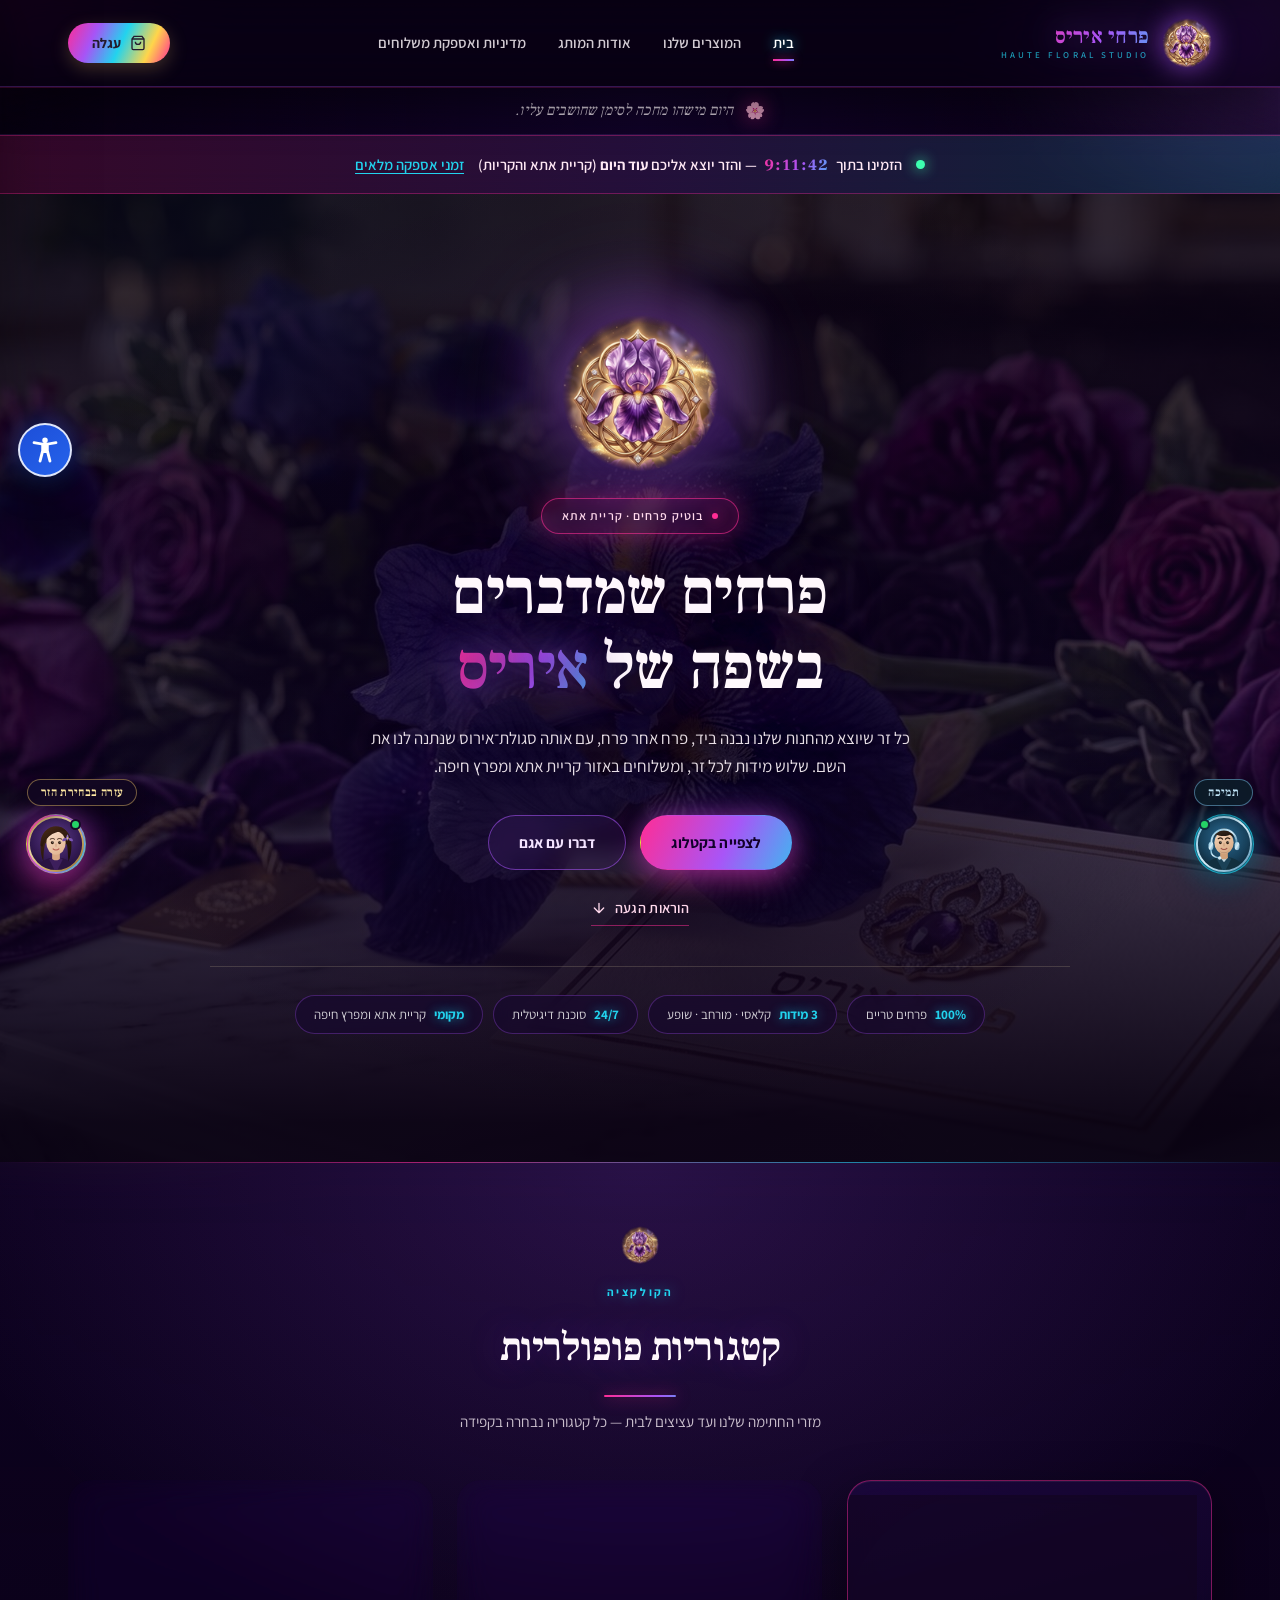
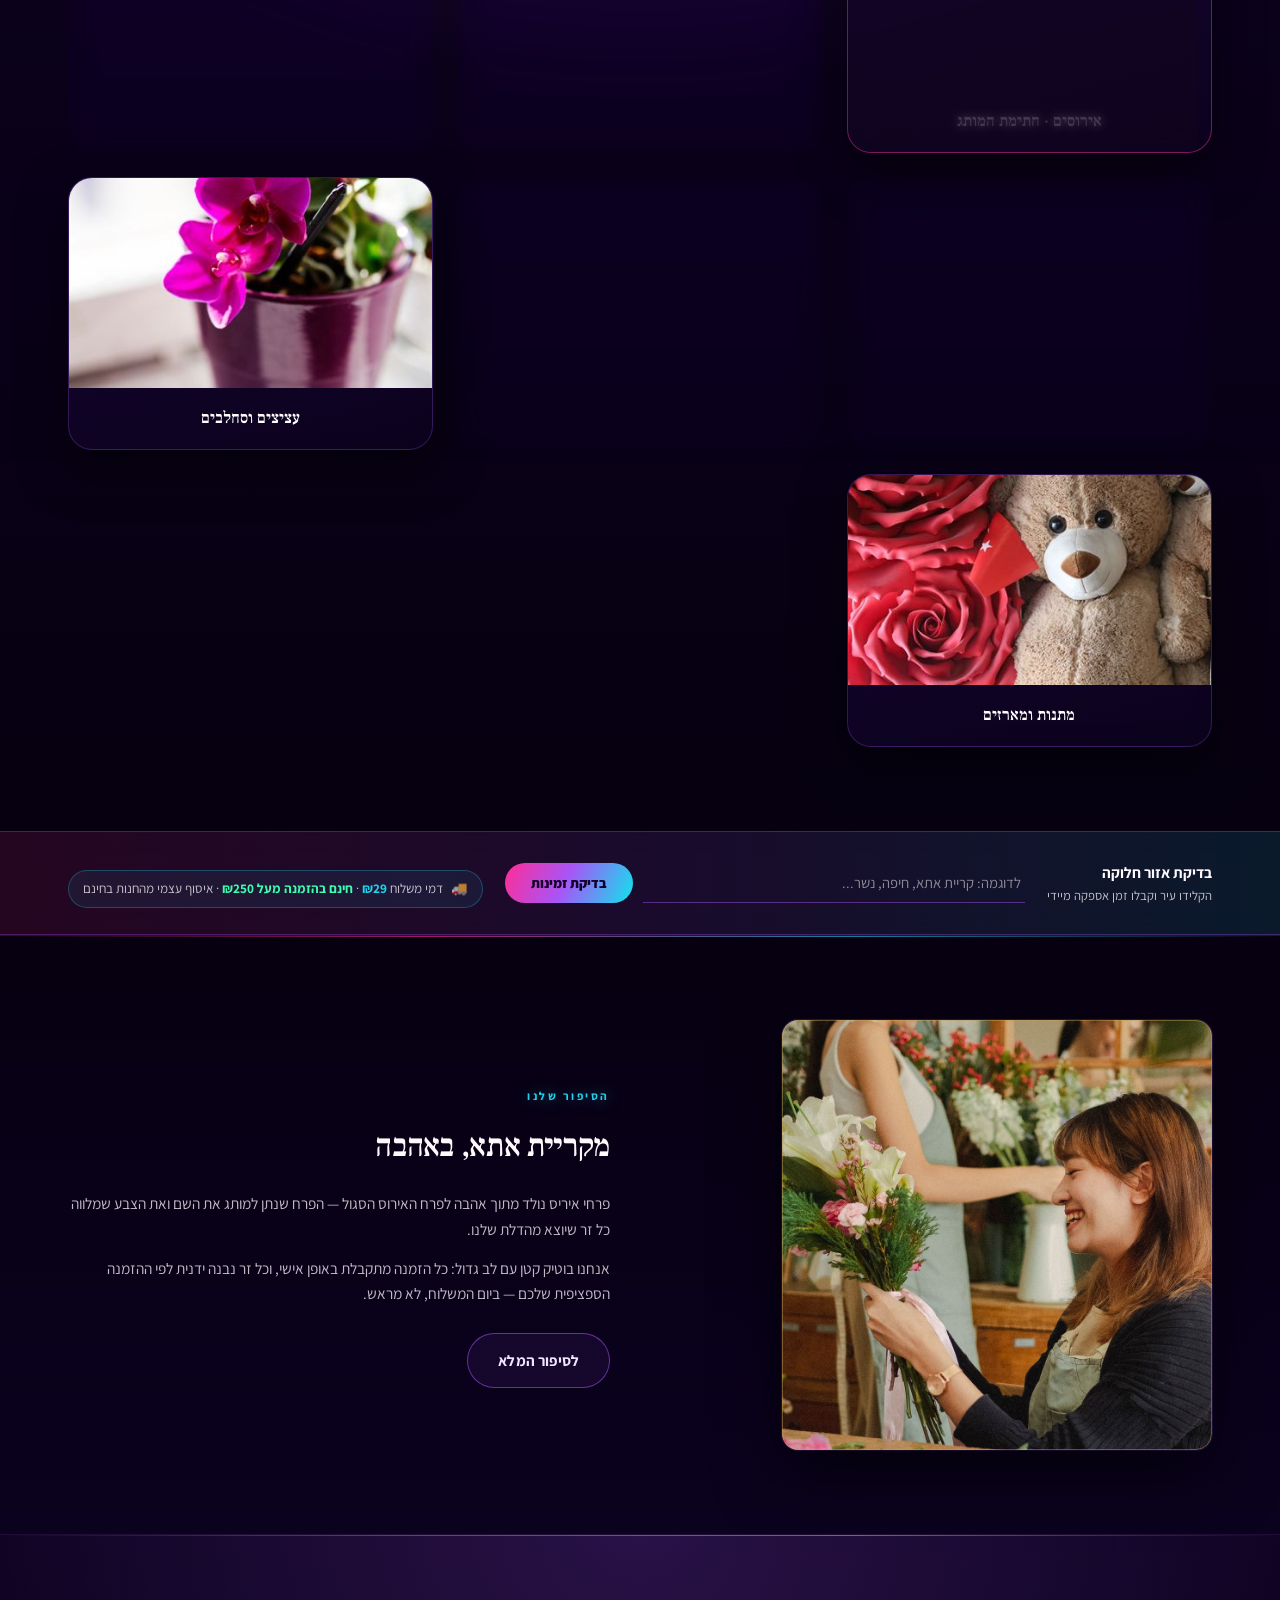
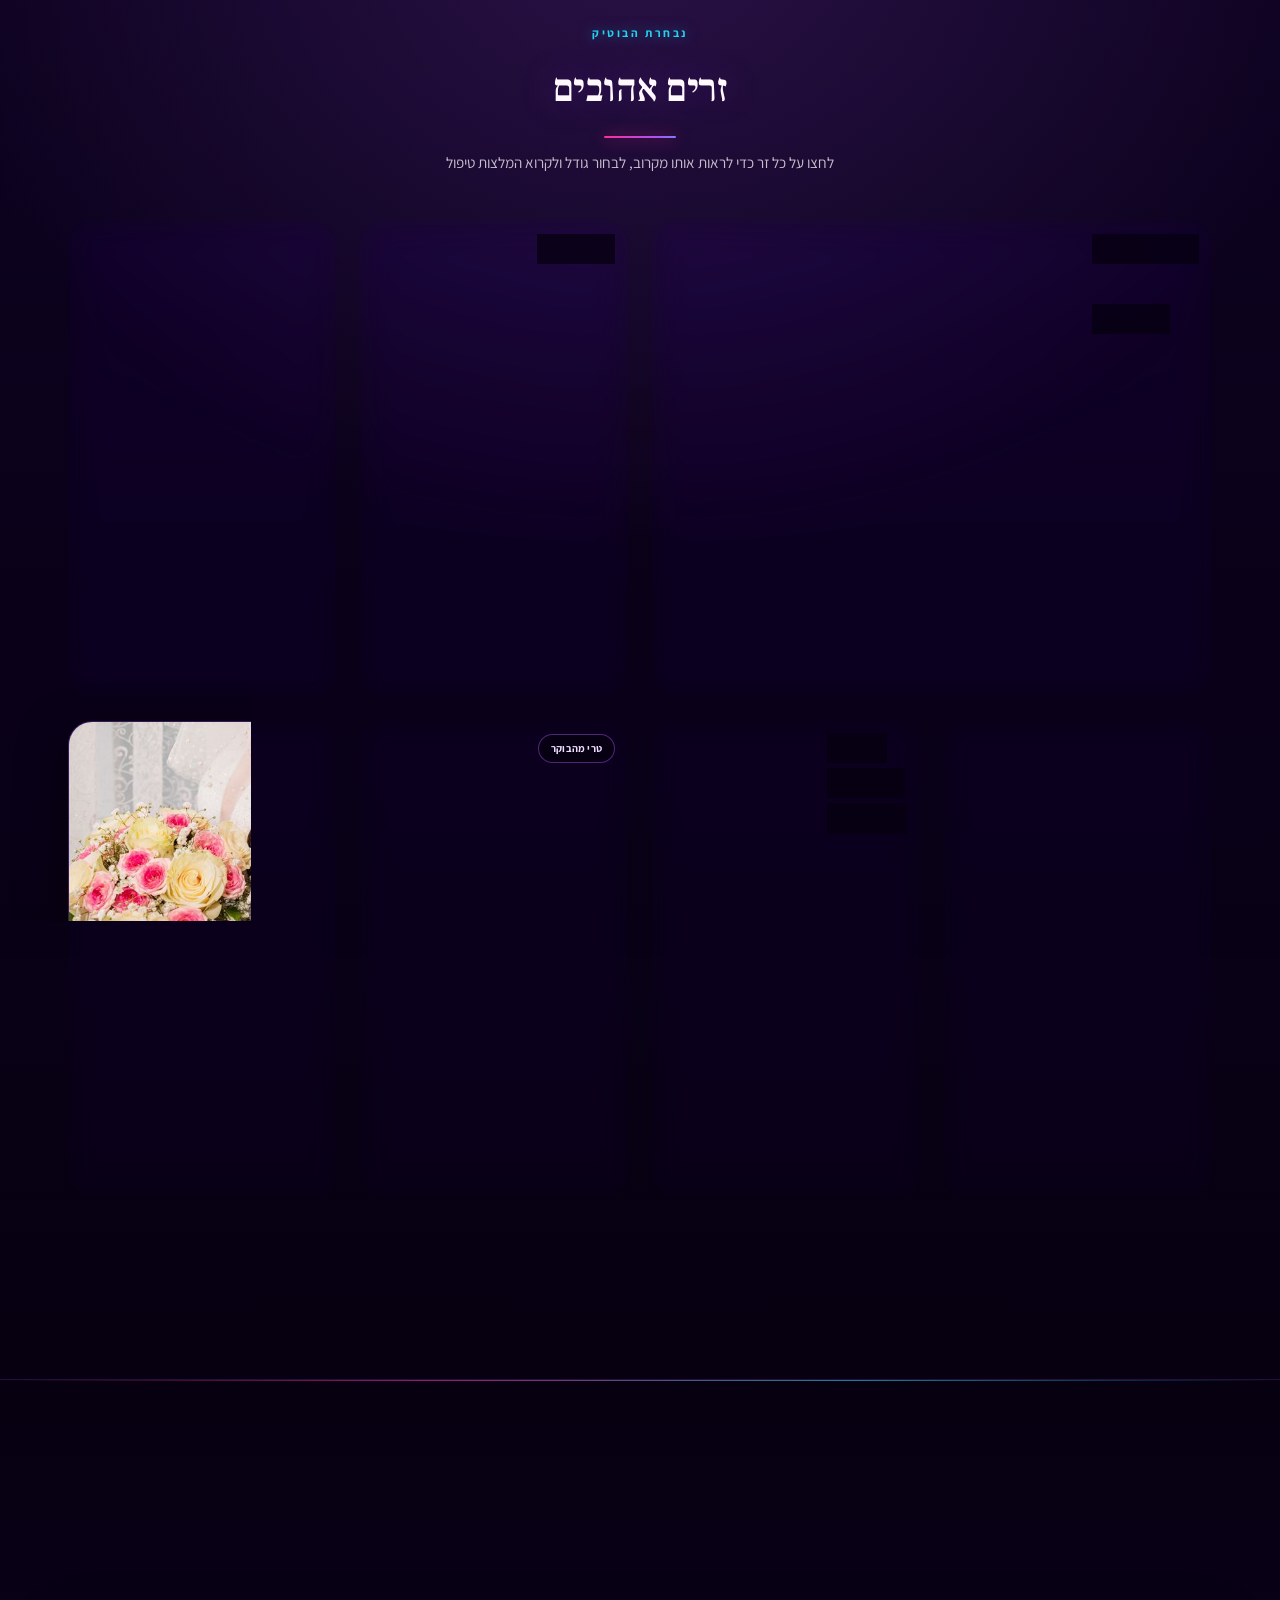
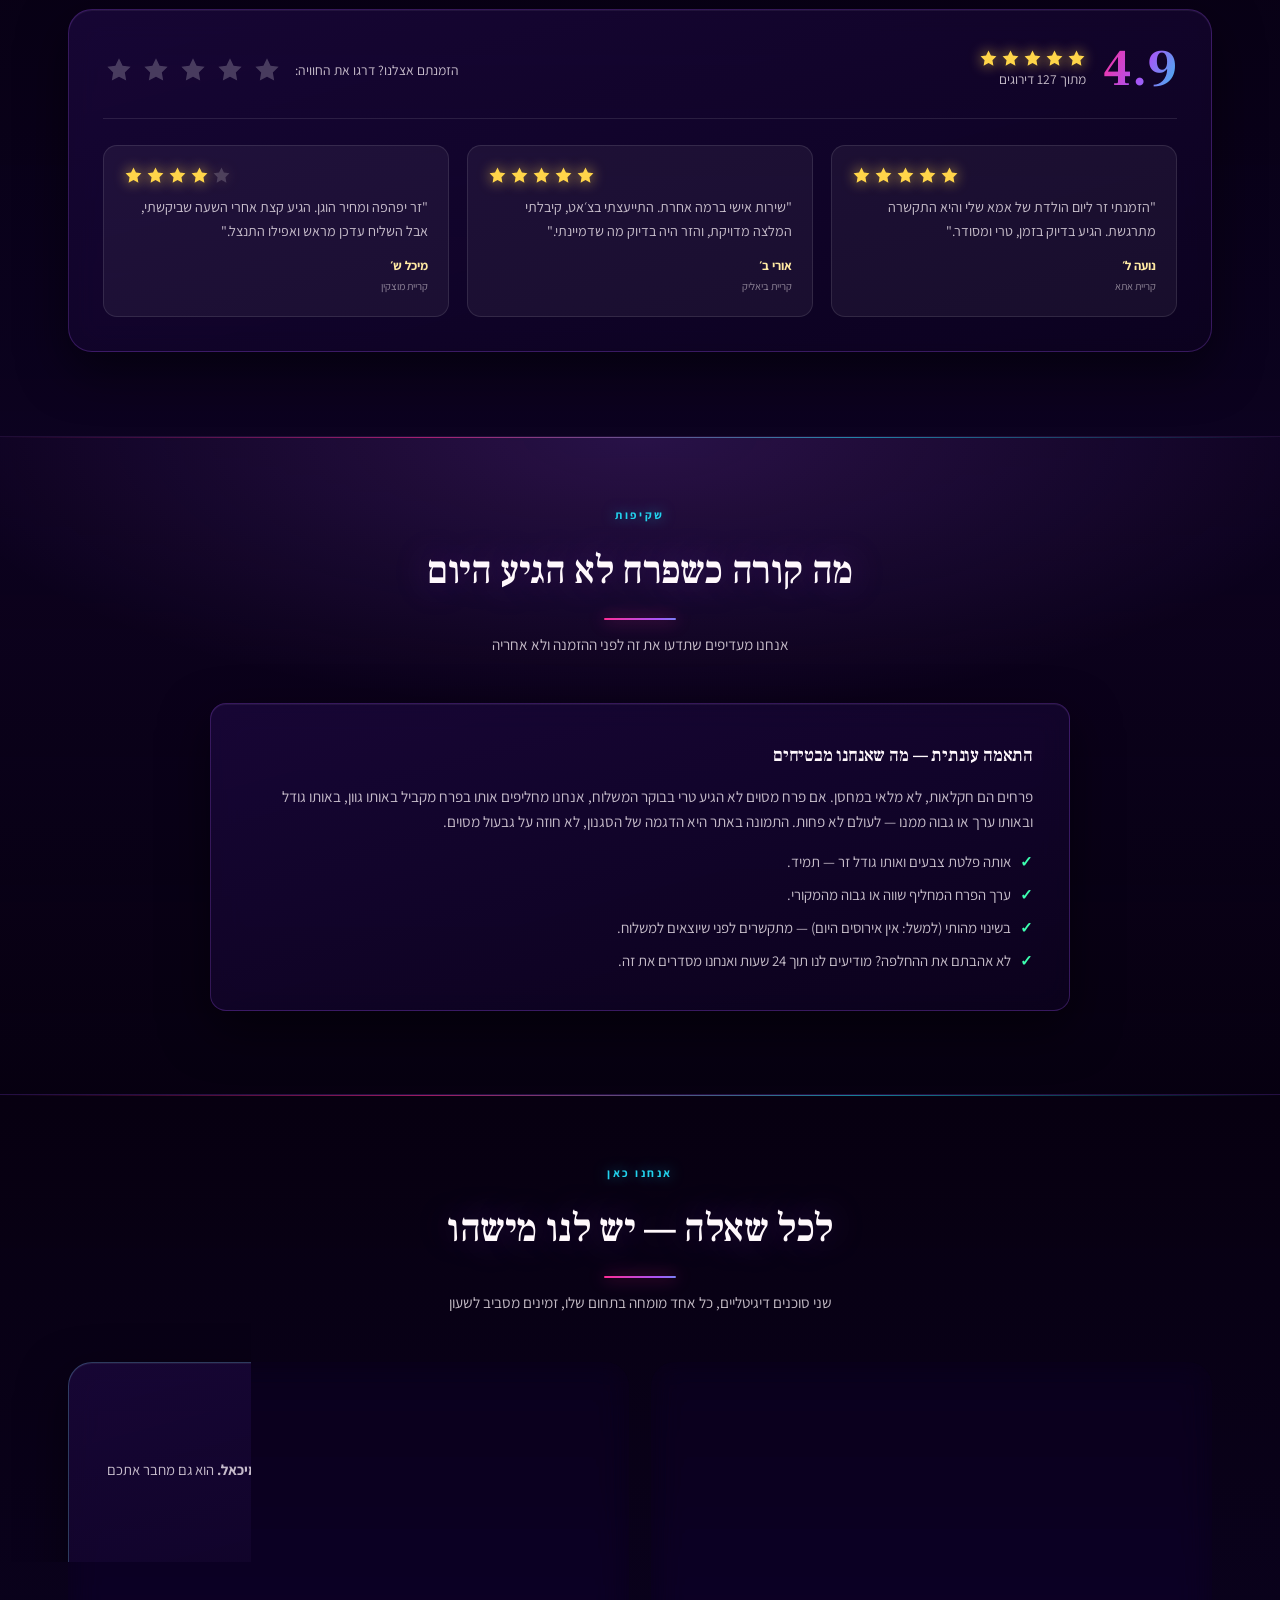
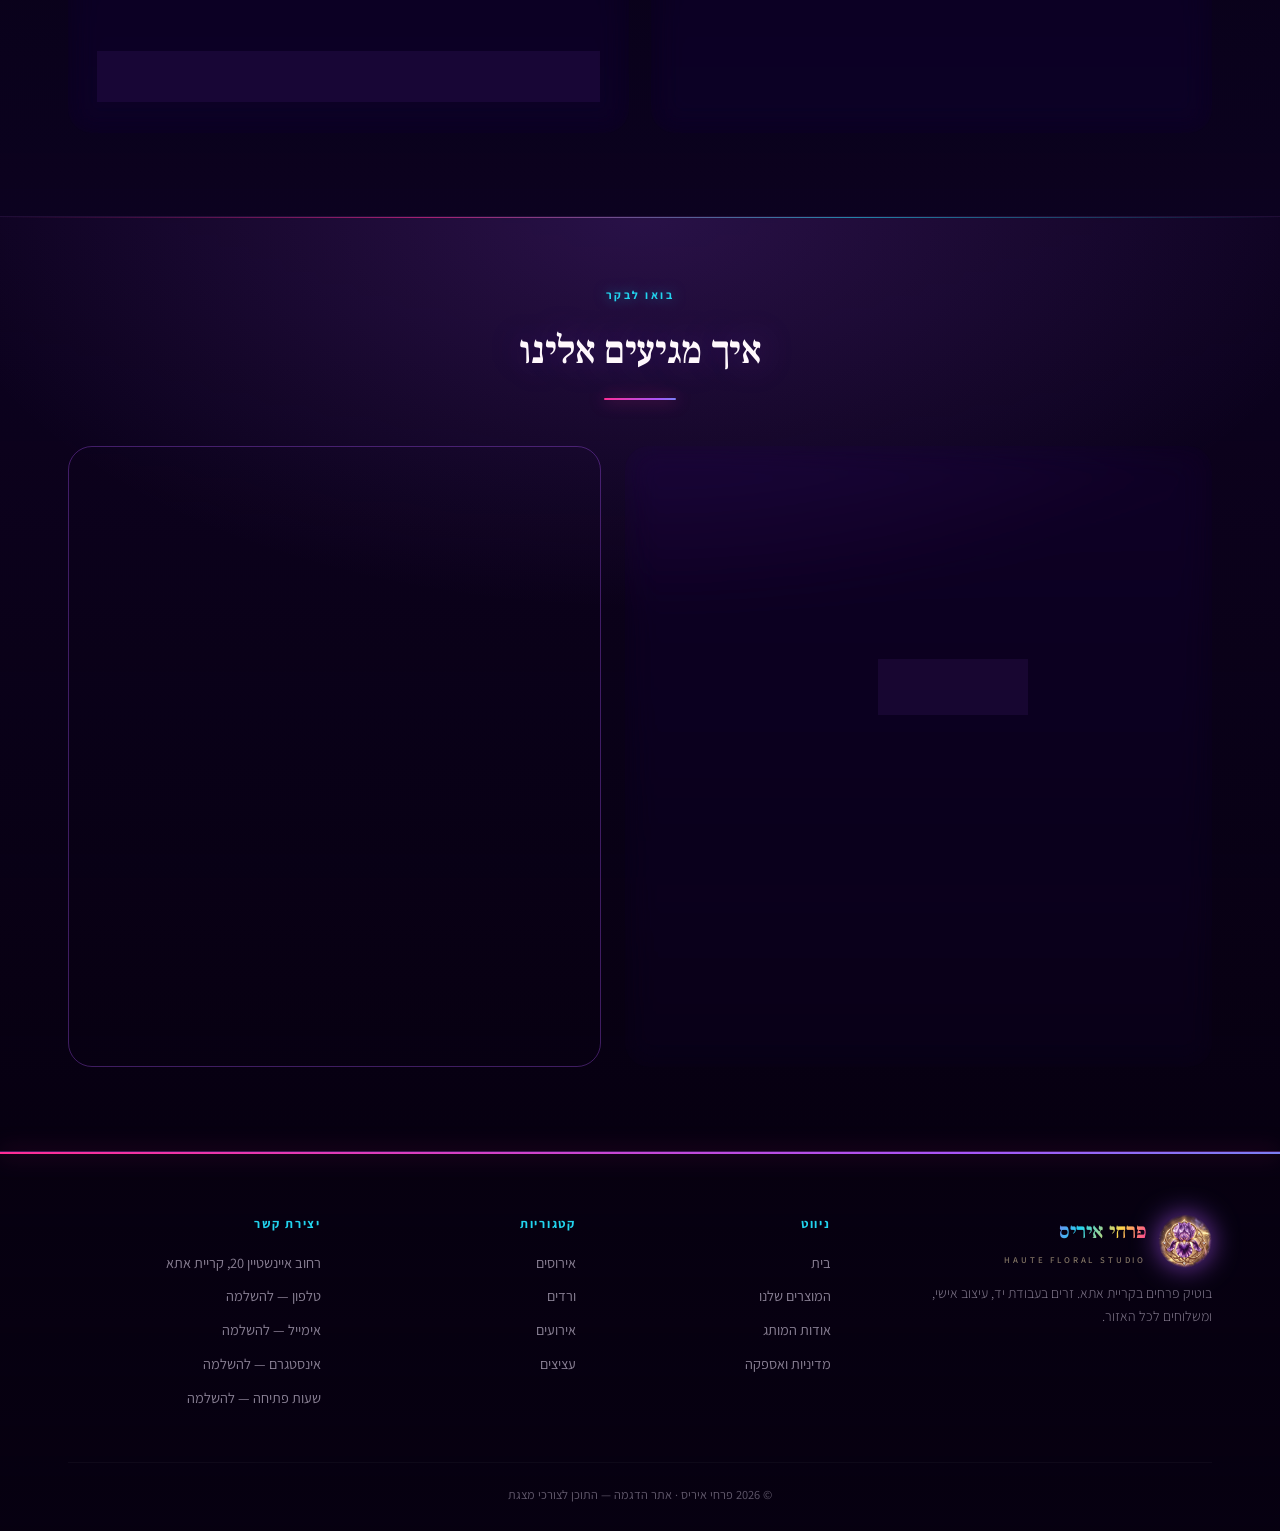
==== commit 6bec6144: "Add files via upload" ====
--- a/index.html
+++ b/index.html
@@ -41,7 +41,7 @@
 <nav class="nav">
   <div class="container">
     <a href="index.html" class="brand">
-      <img class="brand-mark" src="assets/brand/logo-mark.png" alt="פרחי איריס" />
+      <img class="brand-mark" src="assets/brand/logo-mark-96.png" width="96" height="96" alt="פרחי איריס" />
       <span class="brand-type">
         <span class="name">פרחי איריס</span>
         <span class="sub">HAUTE FLORAL STUDIO</span>
@@ -72,7 +72,7 @@
   <div class="hero-bg"></div>
   <div class="container">
     <div class="hero-inner">
-      <img class="hero-mark" src="assets/brand/logo-mark.png" alt="סמל פרחי איריס" />
+      <img class="hero-mark" src="assets/brand/logo-mark-200.png" width="200" height="200" alt="סמל פרחי איריס" />
       <div class="hero-eyebrow"><span class="dot"></span> בוטיק פרחים · קריית אתא</div>
       <h1>פרחים שמדברים<br>בשפה של <em>איריס</em></h1>
       <p class="lede">כל זר שיוצא מהחנות שלנו נבנה ביד, פרח אחר פרח, עם אותה סגולת־אירוס שנתנה לנו את השם. שלוש מידות לכל זר, ומשלוחים באזור קריית אתא ומפרץ חיפה.</p>
@@ -97,7 +97,7 @@
 <section id="categories" class="band-glow" style="padding-top:64px">
   <div class="container">
     <div class="section-head" data-reveal>
-      <img class="divider-mark" src="assets/brand/logo-mark.png" alt="" />
+      <img class="divider-mark" src="assets/brand/logo-mark-96.png" width="96" height="96" alt="" />
       <span class="kicker">הקולקציה</span>
       <h2>קטגוריות פופולריות</h2>
       <p>מזרי החתימה שלנו ועד עציצים לבית — כל קטגוריה נבחרה בקפידה</p>
@@ -287,7 +287,7 @@
     <div class="footer-grid">
       <div>
         <div class="footer-brand">
-          <img class="brand-mark" src="assets/brand/logo-mark.png" alt="" />
+          <img class="brand-mark" src="assets/brand/logo-mark-96.png" width="96" height="96" alt="" />
           <span>
             <span class="name" style="display:block">פרחי איריס</span>
             <span class="sub" style="display:block">HAUTE FLORAL STUDIO</span>
--- a/css/aurora.css
+++ b/css/aurora.css
@@ -73,6 +73,33 @@
   /* עוצמת הזוהר — ניתנת לכיבוי מפאנל הנגישות */
   --glow-strength:1;
 }
+
+/* ============================================================
+   0. תיקון גלילה — חייב לבוא לפני הכול
+   ------------------------------------------------------------
+   ב-style.css מוגדר body{overflow-x:hidden}. זה נראה תמים אבל
+   הוא הופך את ה-body לתיבת גלילה עצמאית (overflow-y מחושב
+   ל-auto), וכתוצאה מכך:
+     · html.scrollTop נשאר 0 לנצח
+     · scrollIntoView() לא עושה כלום
+     · כל קישור עוגן (#visit, #accessibility, #seasonal,
+       catalog.html#roses) פשוט לא זז — בשקט, בלי שגיאה
+
+   הפתרון: overflow-x:clip על ה-body בלבד. clip חוסם גלילה
+   אופקית בדיוק כמו hidden, אבל *לא* יוצר תיבת גלילה — ולכן
+   ה-html נשאר תיבת הגלילה של הדף והעוגנים חוזרים לעבוד.
+
+   חשוב: אסור לשים clip גם על html. ב-CSS, כש-overflow על ציר
+   אחד הוא clip, הציר השני מחושב ל-clip גם הוא — ואז ה-html
+   מפסיק לגלול בכלל והדף נתקע.
+   ============================================================ */
+body{overflow-x:clip;}
+
+/* מרווח לעוגנים, כדי שהכותרת לא תתחבא מתחת לניווט הדביק */
+:target,
+section[id],
+[id]:not(body):not(html){scroll-margin-top:110px;}
+@media(max-width:620px){[id]:not(body):not(html){scroll-margin-top:96px;}}
 
 /* ============================================================
    1. הרקע החי
@@ -529,6 +556,42 @@
 /* ============================================================
    12. חלון המוצר
    ============================================================ */
+
+/* ------------------------------------------------------------
+   תיקון קריטי: החלון לא היה ניתן לגלילה כלל בדסקטופ.
+
+   .pm-body הוא פריט גריד, ולפריט גריד יש min-height:auto —
+   כלומר הוא לא יכול להתכווץ מתחת לגובה התוכן שלו. התוצאה:
+   הגוף גדל ל-1605 פיקסלים בתוך חלון של 663, .pm{overflow:hidden}
+   חתך את השאר, ו-overflow-y:auto מעולם לא נכנס לפעולה.
+   פירוט ההרכב, הביקורות וכפתורי הקנייה היו פשוט בלתי נגישים.
+
+   min-height:0 מחזיר לפריט את היכולת להתכווץ — ואז הגלילה עובדת.
+   ------------------------------------------------------------ */
+/* min-height:0 לבדו לא הספיק: גם *שורת* הגריד גדלה לגובה התוכן,
+   כי ברירת המחדל שלה היא auto. minmax(0,1fr) כולא אותה בגובה
+   החלון, ורק אז הגוף מתחיל לגלול. */
+.pm{min-height:0;grid-template-rows:minmax(0,1fr);}
+.pm-body{min-height:0;overscroll-behavior:contain;}
+.pm-media{min-height:0;}
+@media(max-width:1080px){
+  /* בפריסה של עמודה אחת התמונה קבועה והגוף הוא זה שגולל */
+  .pm{grid-template-rows:auto minmax(0,1fr);}
+  .pm-media{min-height:250px;}
+  .pm-body{max-height:none;}
+}
+
+/* פס גלילה דק בתוך החלון, שלא ייראה כמו פס מערכת */
+.pm-body::-webkit-scrollbar{width:6px;}
+.pm-body::-webkit-scrollbar-thumb{background:rgba(168,85,247,.5);border-radius:999px;}
+
+/* רמז ויזואלי שיש עוד תוכן למטה */
+.pm-body::after{
+  content:"";position:sticky;bottom:-32px;display:block;height:34px;margin-top:-34px;
+  background:linear-gradient(to top,rgba(11,1,32,.95),transparent);
+  pointer-events:none;flex-shrink:0;
+}
+
 .pm-overlay{background:rgba(5,0,14,.82);backdrop-filter:blur(14px);-webkit-backdrop-filter:blur(14px);}
 .pm{
   background:linear-gradient(165deg,#1B0640 0%,#0B0120 100%);
@@ -807,7 +870,150 @@
 .chat-card .cc-actions button:focus-visible{outline:2px solid var(--neon-cyan);outline-offset:2px;}
 
 /* ============================================================
-   20. התאמות נייד
+   20. הסתרת הסוכנים כשחלון פתוח
+   ------------------------------------------------------------
+   אגם ומיכאל יושבים בפינות התחתונות. כשנפתחת מגירת העגלה או
+   חלון מוצר הם נופלים בדיוק על כפתור "מעבר לתשלום" ועל שורת
+   הסה"כ — כלומר מסתירים את המחיר ברגע הקריטי של הקנייה.
+   הפתרון: הם מתקפלים החוצה בזמן שהחלון פתוח וחוזרים בסגירה.
+   ============================================================ */
+.chat-launcher,
+.support-launcher,
+.a11y-fab{
+  transition:transform .32s cubic-bezier(.22,1,.36,1), opacity .24s;
+}
+
+body.overlay-open .chat-launcher,
+body.overlay-open .support-launcher{
+  opacity:0;
+  pointer-events:none;
+  transform:translateY(130%) scale(.8);
+}
+body.overlay-open .chat-launcher .agent-tip,
+body.overlay-open .support-launcher .agent-tip{opacity:0;}
+
+/* כפתור הנגישות יושב על השוליים ומכסה את המגירה — מוזז החוצה,
+   אבל נשאר זמין בתוך החלון עצמו דרך המקלדת (Alt+Shift+A) */
+body.overlay-open .a11y-fab{
+  opacity:0;
+  pointer-events:none;
+  transform:translateY(-50%) translateX(-130%);
+}
+
+/* כשהפאנל של הנגישות עצמו פתוח — הוא כן צריך להישאר */
+body.a11y-open .a11y-fab{opacity:1;pointer-events:auto;transform:translateY(-50%);}
+
+/* ============================================================
+   21. חזרה למעלה
+   ------------------------------------------------------------
+   בנייד עמוד הבית הוא מעל 10,000 פיקסלים. בלי הכפתור הזה
+   הדרך חזרה לראש העמוד היא גלילה של עשרים שניות.
+   ============================================================ */
+.to-top{
+  position:fixed;bottom:26px;inset-inline-start:50%;transform:translateX(50%) translateY(140%);
+  z-index:90;width:46px;height:46px;border-radius:50%;
+  background:rgba(20,4,48,.82);backdrop-filter:blur(12px);
+  border:1px solid rgba(168,85,247,.5);color:#E9D5FF;
+  display:flex;align-items:center;justify-content:center;
+  box-shadow:0 10px 28px rgba(0,0,0,.5), 0 0 22px rgba(168,85,247,.3);
+  opacity:0;pointer-events:none;
+  transition:opacity .28s, transform .34s cubic-bezier(.22,1,.36,1), box-shadow .25s;
+}
+.to-top.show{opacity:1;pointer-events:auto;transform:translateX(50%) translateY(0);}
+.to-top:hover{border-color:var(--neon-cyan);color:#fff;box-shadow:0 12px 32px rgba(0,0,0,.55), 0 0 30px rgba(34,211,238,.5);}
+.to-top:focus-visible{outline:3px solid var(--neon-cyan);outline-offset:4px;}
+.to-top svg{width:20px;height:20px;}
+body.overlay-open .to-top{opacity:0;pointer-events:none;}
+@media(max-width:620px){.to-top{bottom:20px;width:42px;height:42px;}}
+
+/* ============================================================
+   22. וידאו בהירו
+   ------------------------------------------------------------
+   מתנגן פעם אחת מתחת ללוגו, ואז נמוג בחזרה לרקע הקבוע.
+   הרקע הקבוע נשאר תמיד מתחתיו, כך שאם הווידאו לא נטען
+   (חיבור איטי, חוסם, פורמט לא נתמך) שום דבר לא נשבר.
+   ============================================================ */
+.hero-video{
+  position:absolute;inset:0;z-index:-2;width:100%;height:100%;
+  object-fit:cover;pointer-events:none;
+  opacity:0;transition:opacity 1.1s ease;
+}
+.hero-video.playing{opacity:1;}
+.hero-video.done{opacity:0;}
+
+/* ============================================================
+   23. חלונות הגעה בקופה
+   ============================================================ */
+.field-hint{font-size:.78rem;color:var(--text-faint);margin:-2px 0 9px;line-height:1.5;}
+.slot-grid{display:grid;grid-template-columns:repeat(auto-fit,minmax(150px,1fr));gap:9px;}
+.slot{
+  display:flex;flex-direction:column;gap:2px;text-align:center;
+  background:rgba(255,255,255,.04);border:1px solid rgba(168,85,247,.28);
+  border-radius:13px;padding:12px 10px;transition:all .2s;
+}
+.slot b{font-size:.92rem;color:#fff;font-weight:700;font-variant-numeric:tabular-nums;letter-spacing:.02em;}
+.slot small{font-size:.7rem;color:var(--text-faint);line-height:1.4;min-height:1em;}
+.slot:hover:not(.off){border-color:var(--neon-cyan);background:rgba(34,211,238,.09);transform:translateY(-2px);}
+.slot.on{
+  border-color:var(--neon-magenta);
+  background:linear-gradient(150deg,rgba(255,45,149,.18),rgba(168,85,247,.12));
+  box-shadow:0 0 22px rgba(255,45,149,.3);
+}
+.slot.on small{color:#FFD9EC;}
+.slot.off{opacity:.42;cursor:not-allowed;border-style:dashed;}
+.slot.off b{color:var(--text-faint);}
+.slot:focus-visible{outline:3px solid var(--neon-cyan);outline-offset:3px;}
+.slot-none{
+  grid-column:1/-1;font-size:.86rem;color:var(--warn);
+  background:rgba(255,92,138,.08);border:1px solid rgba(255,92,138,.3);
+  border-radius:13px;padding:14px;text-align:center;
+}
+
+/* ============================================================
+   24. המשפט היומי
+   ------------------------------------------------------------
+   יושב בין הניווט לרצועת הטיימר. שקט, נמוך, לא מתחרה בכלום —
+   אבל ראשון בדף, כך שהוא הדבר הראשון שקוראים.
+   ============================================================ */
+.daily-line{
+  position:relative;z-index:2;
+  display:flex;align-items:center;justify-content:center;gap:11px;
+  padding:11px 22px;text-align:center;
+  background:linear-gradient(90deg,rgba(7,0,17,0),rgba(20,4,48,.7),rgba(7,0,17,0));
+  border-bottom:1px solid rgba(168,85,247,.14);
+  font-family:'Frank Ruhl Libre',serif;
+  font-size:.95rem;font-style:italic;letter-spacing:.01em;
+  color:rgba(255,246,252,.78);
+}
+.daily-line .bud{
+  font-style:normal;font-size:1rem;line-height:1;flex-shrink:0;
+  filter:drop-shadow(0 0 calc(10px * var(--glow-strength)) rgba(255,45,149,.7));
+}
+.daily-line em{
+  font-style:italic;
+  background:var(--aurora);background-size:250% 100%;
+  -webkit-background-clip:text;background-clip:text;color:transparent;
+  animation:auroraSlide 10s linear infinite;
+}
+@media(max-width:620px){
+  .daily-line{font-size:.82rem;padding:9px 14px;gap:8px;}
+}
+
+/* ============================================================
+   25. מספרים — טיפוגרפיה של מוצר, לא של טקסט
+   ------------------------------------------------------------
+   מחירים, שעות וסכומים מקבלים ספרות בעלות רוחב אחיד. בלי זה
+   המחיר "קופץ" כשמחליפים גודל זר, וזה נראה זול.
+   ============================================================ */
+.price,.pm-price,.signature-price,.order-total .amount,.cart-total,
+.cutoff-clock,.rating-score .num,.slot b,.addon .amt,.aside-row .amt,
+.order-sub,.cart-fee-row,.card-rating small,.chat-card .cc-price{
+  font-variant-numeric:tabular-nums lining-nums;
+  font-feature-settings:"tnum" 1,"lnum" 1;
+}
+
+/* ============================================================
+   26. התאמות נייד
    ============================================================ */
 @media(max-width:980px){
   .hero h1{font-size:2.9rem;}
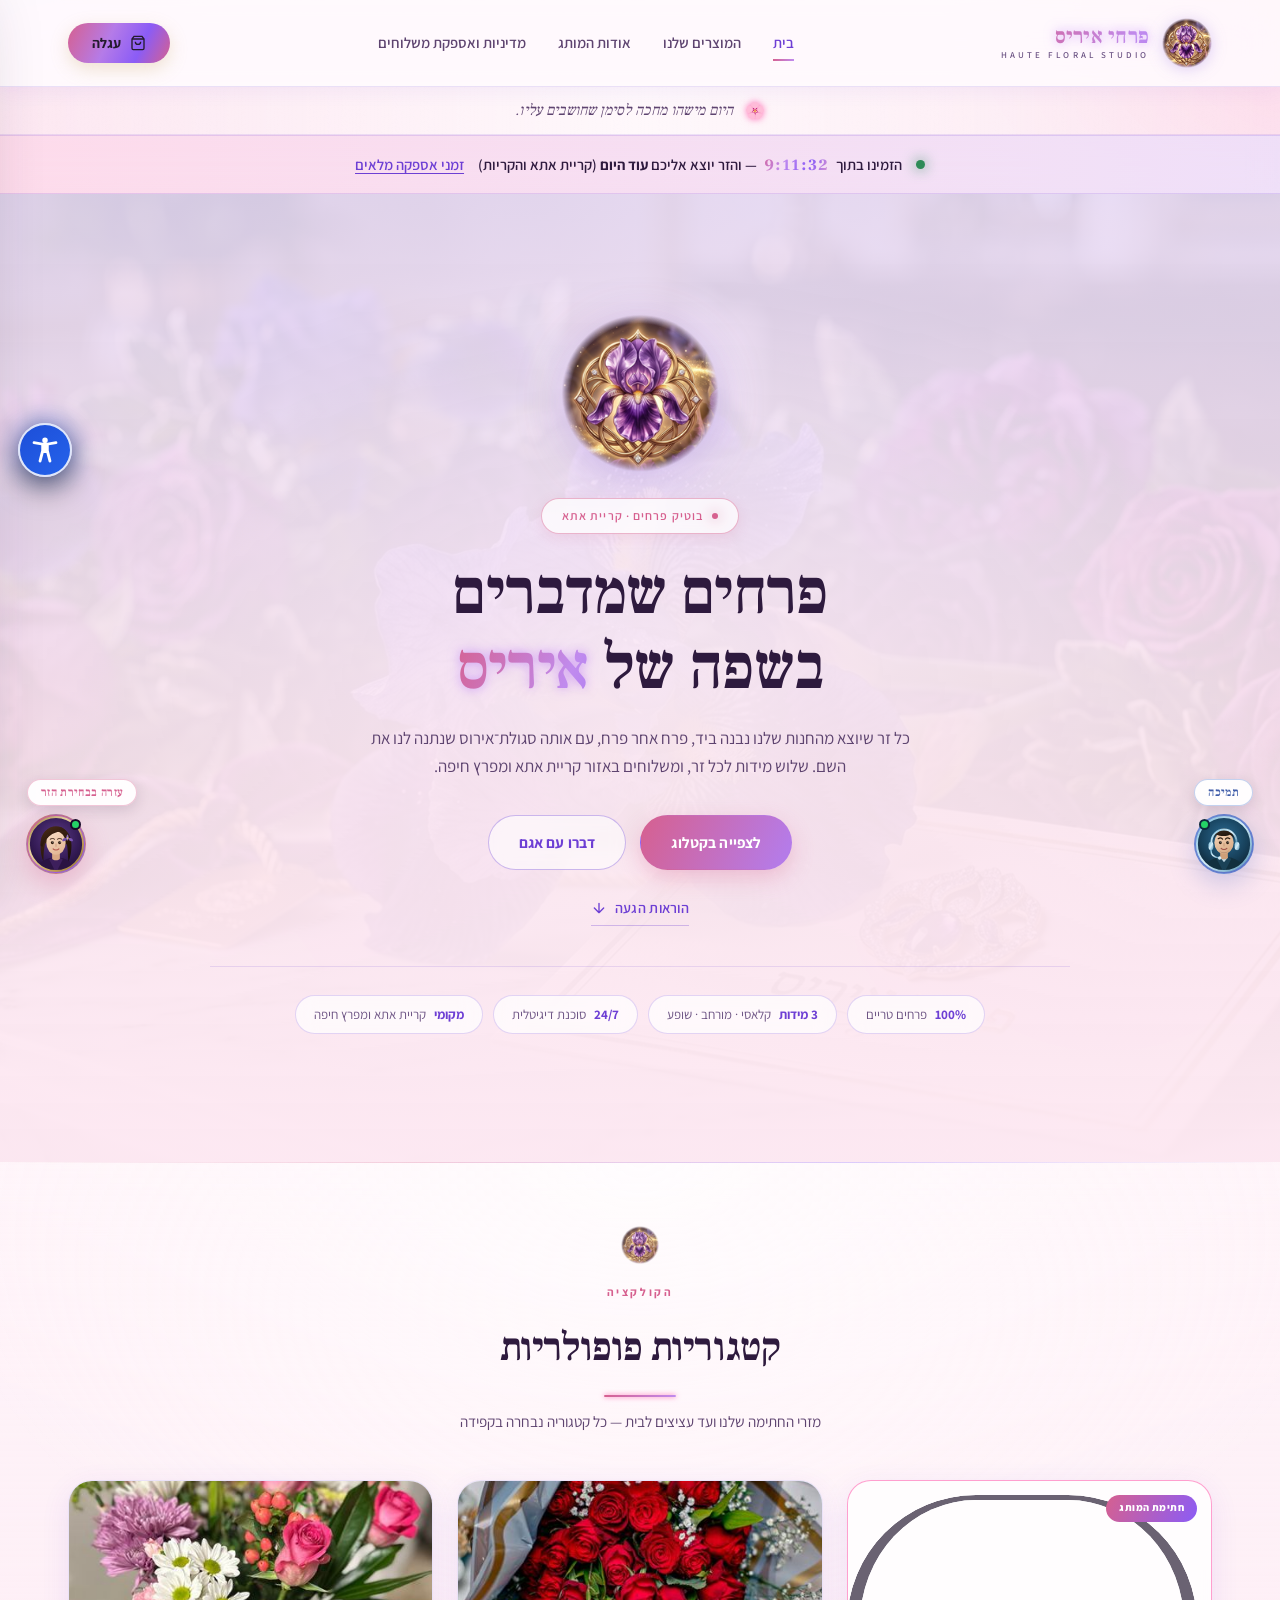
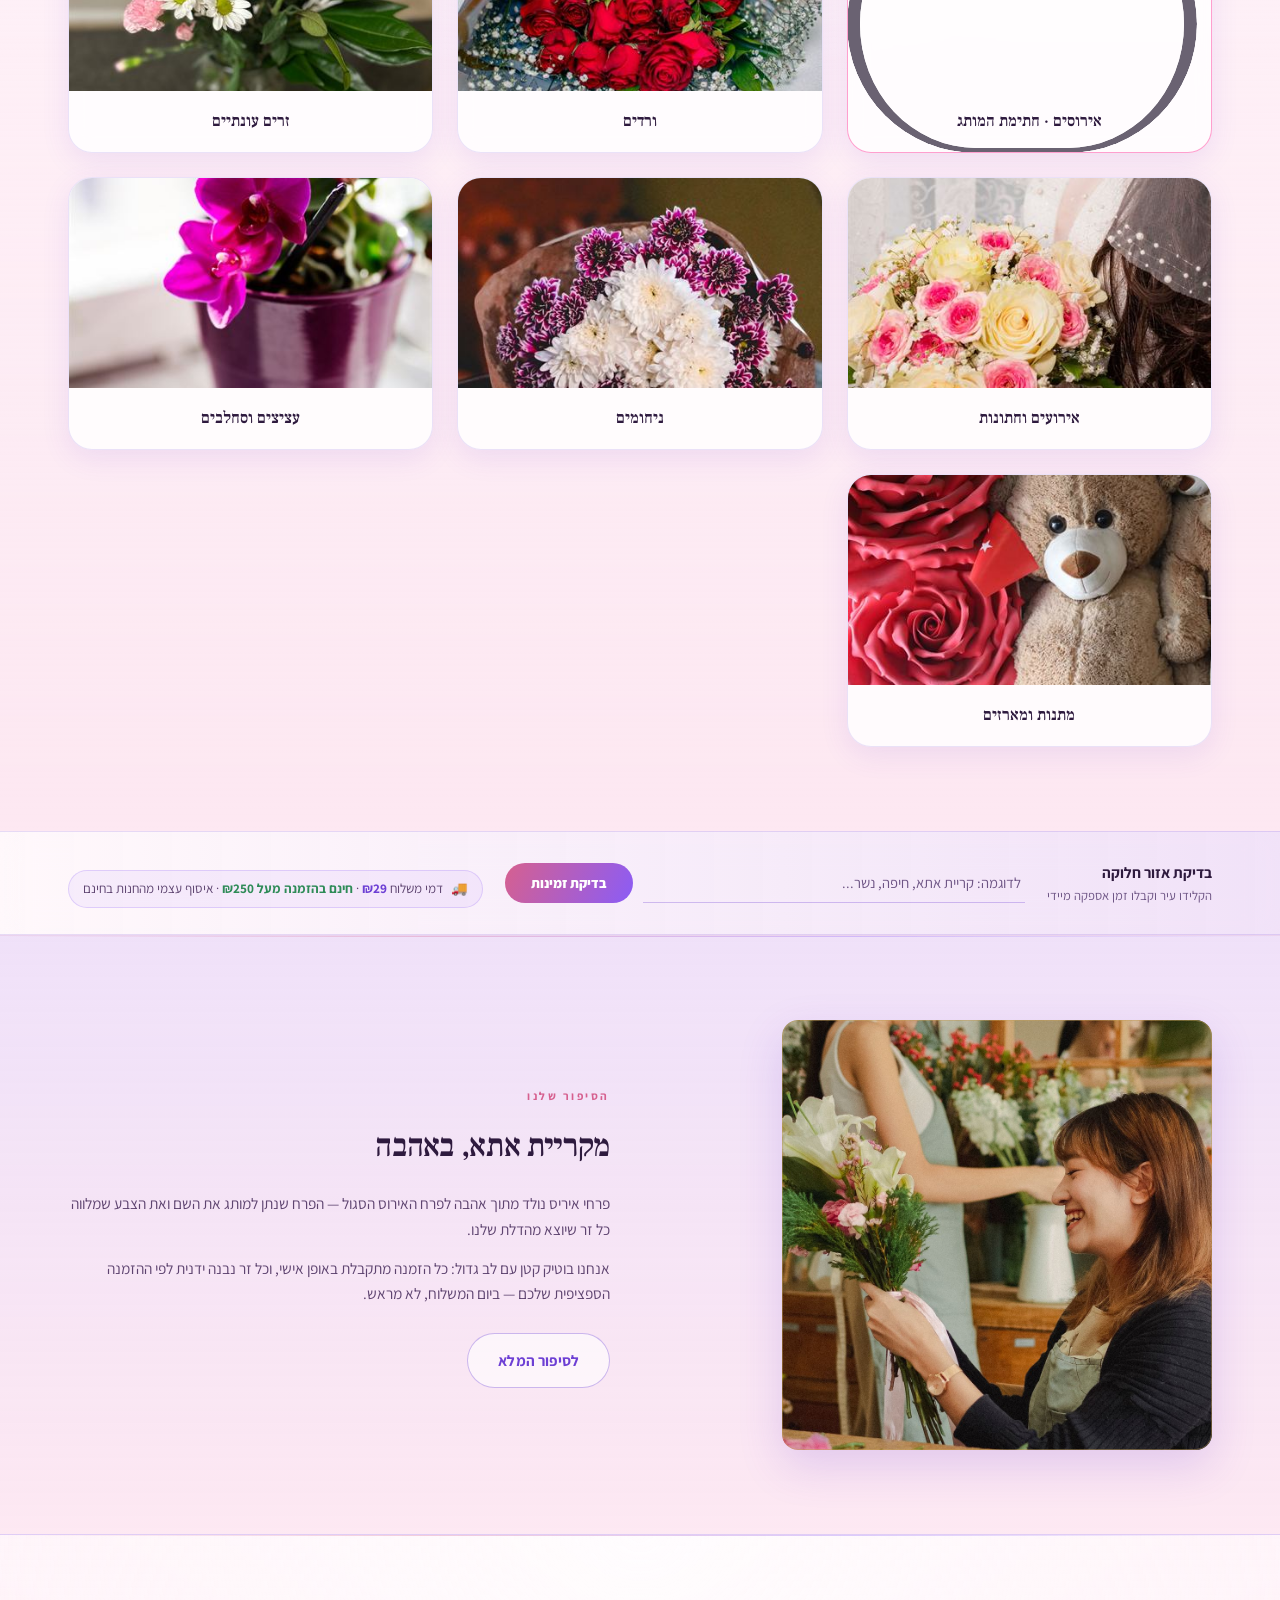
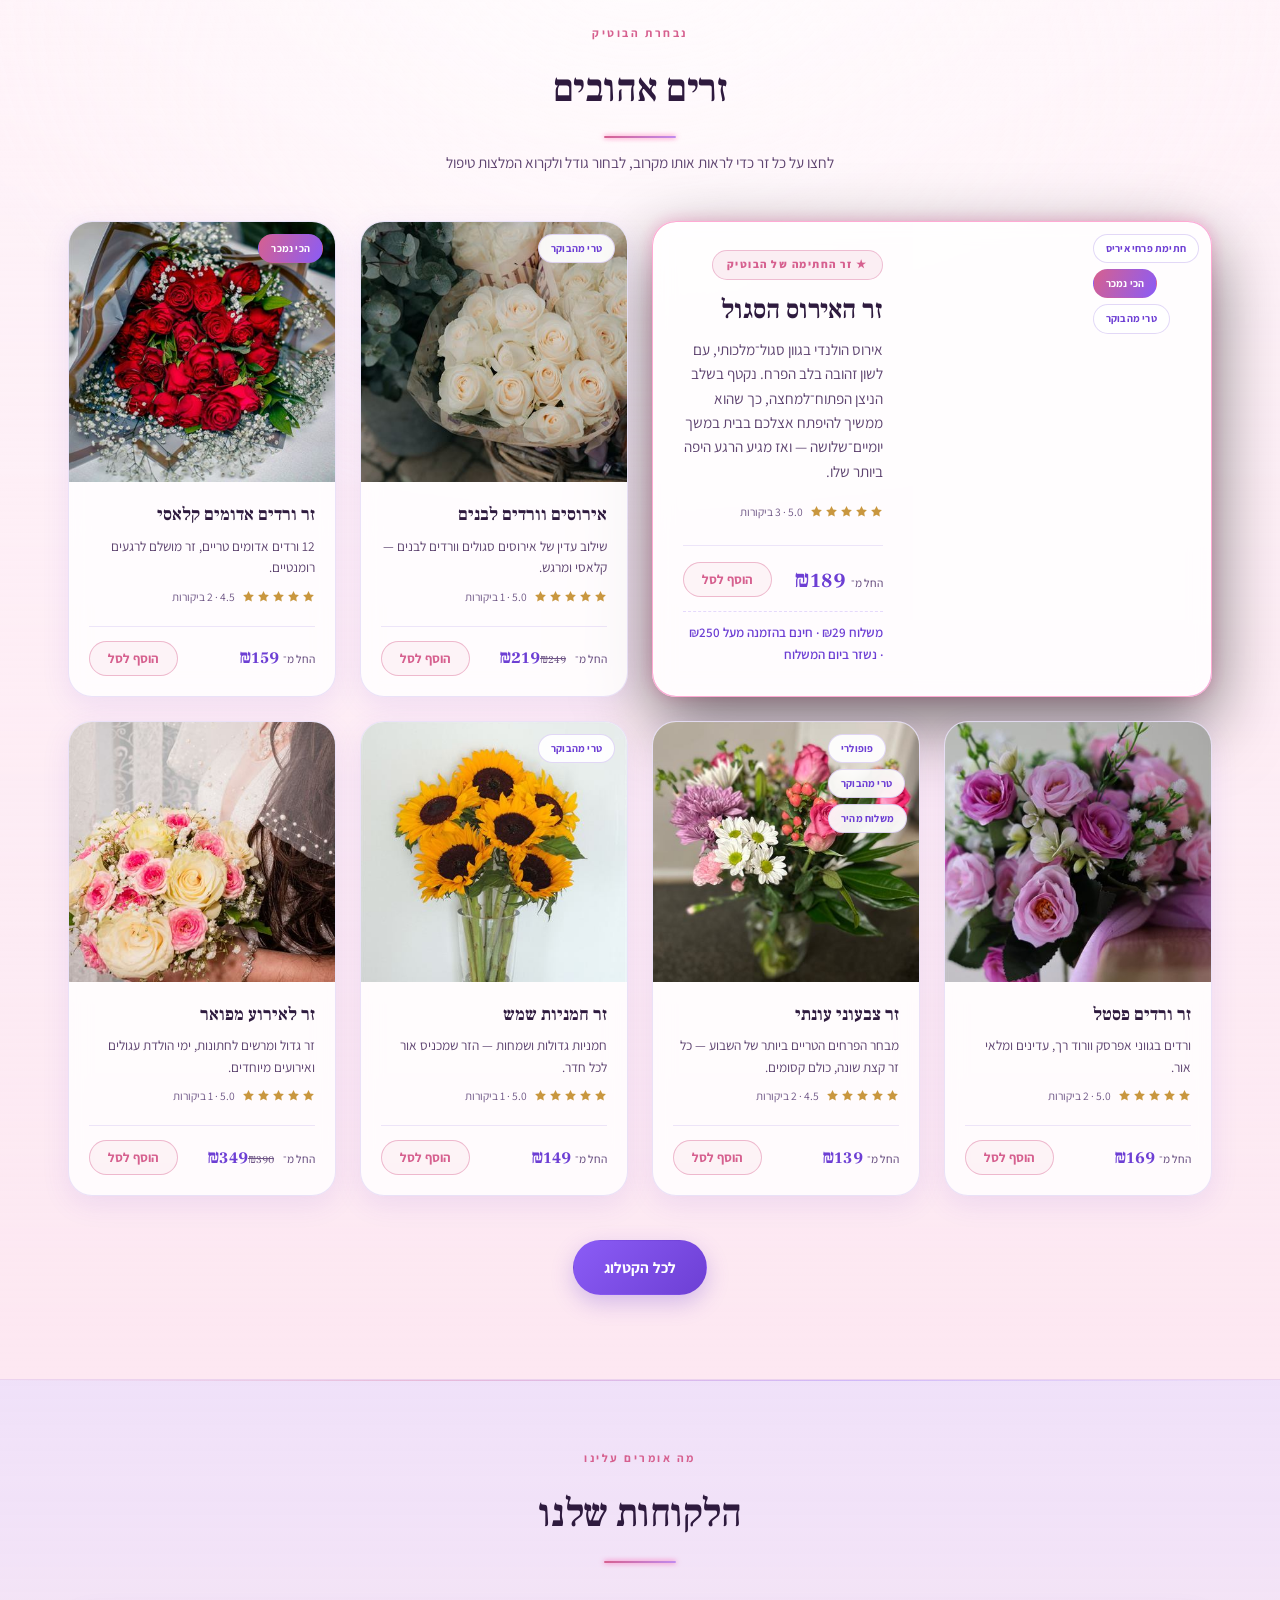
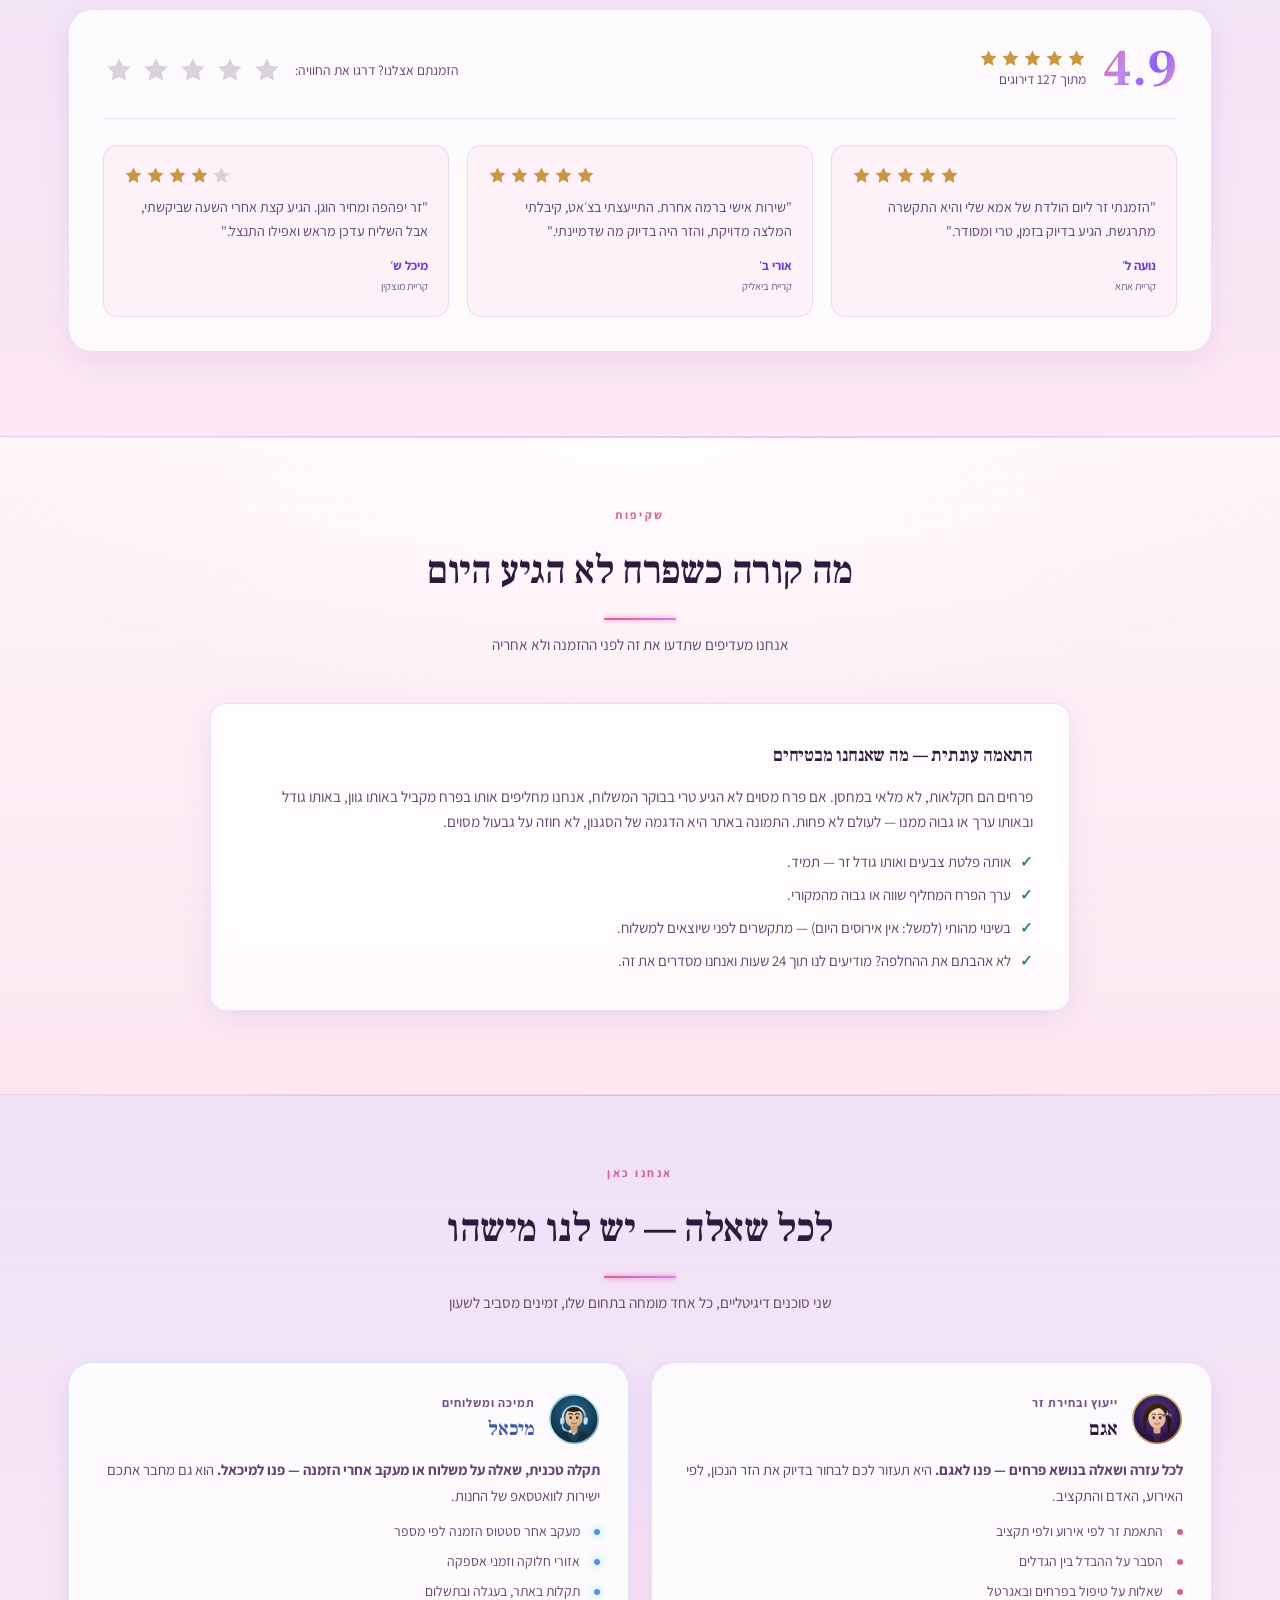
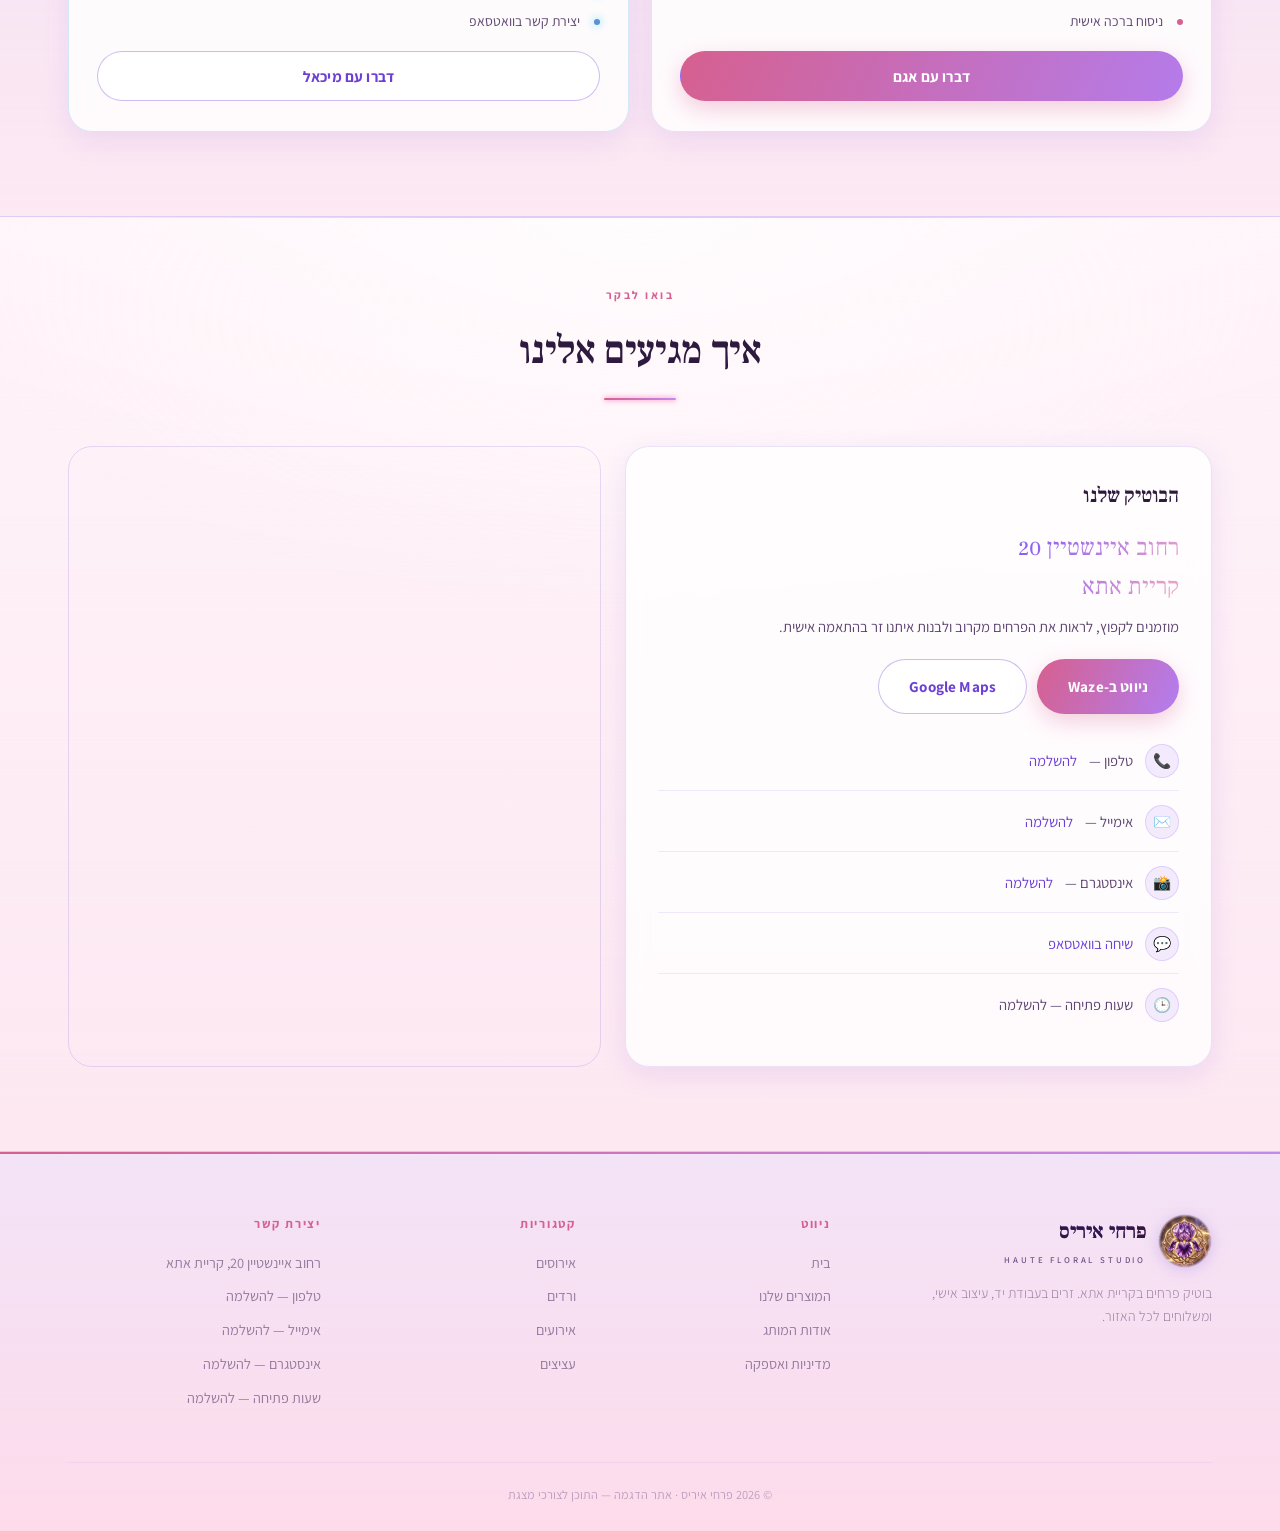
==== commit 61848503: "Add files via upload" ====
--- a/index.html
+++ b/index.html
@@ -5,7 +5,7 @@
 <meta name="viewport" content="width=device-width, initial-scale=1.0" />
 <title>פרחי איריס — בוטיק פרחים בקריית אתא</title>
 <meta name="description" content="פרחי איריס — בוטיק פרחים בקריית אתא. זרים בעבודת יד, שלוש מידות לכל זר, ומשלוחים באזור קריית אתא ומפרץ חיפה." />
-<meta name="theme-color" content="#070011" />
+<meta name="theme-color" content="#FDE8F2" />
 <link rel="icon" href="assets/brand/favicon.png" />
 
 <!-- ============================================================
@@ -34,6 +34,7 @@
 <link href="https://fonts.googleapis.com/css2?family=Frank+Ruhl+Libre:wght@400;500;600;700&family=Assistant:wght@300;400;500;600;700&display=swap" rel="stylesheet">
 <link rel="stylesheet" href="css/style.css" />
 <link rel="stylesheet" href="css/aurora.css" />
+<link rel="stylesheet" href="css/blossom.css" />
 <link rel="stylesheet" href="css/a11y.css" />
 </head>
 <body>
--- a/css/blossom.css
+++ b/css/blossom.css
@@ -0,0 +1,501 @@
+/* ============================================================
+   פרחי איריס — ערכת "BLOSSOM"
+   ------------------------------------------------------------
+   ורוד בהיר + סגול לילך. נטענת אחרי aurora.css ודורסת אותה.
+
+   זה לא רק החלפת צבעים — זה היפוך פולריות. האתר נבנה כהה עם
+   טקסט בהיר, וכאן הוא הופך לבהיר עם טקסט כהה. לכן הקובץ הזה
+   חייב לדרוס לא רק את הרקעים אלא גם כל טקסט, גבול וצל.
+
+   להסרה: מוחקים שורה אחת מכל עמוד HTML והאתר חוזר לכהה.
+   ============================================================ */
+
+:root{
+  /* ---------- הבסיס הבהיר ---------- */
+  --blush:#FDE8F2;          /* ורוד בהיר — הרקע הראשי */
+  --blush-deep:#F9D6E6;
+  --lilac:#E9DEFC;          /* סגול לילך */
+  --lilac-deep:#D9C7F7;
+  --cream:#FFF7FB;
+  --paper:#FFFFFF;
+
+  /* ---------- טקסט: כהה על בהיר ---------- */
+  --plum:#2E1A3E;           /* טקסט ראשי */
+  --ink:#2E1A3E;
+  --text-cream:#2E1A3E;
+  --text-dim:#5E4470;
+  --text-faint:#6E5585;  /* כהה מספיק כדי לעבור WCAG AA גם בטקסט קטן */
+  --muted:#6B5478;
+
+  /* ---------- מבטאים ---------- */
+  --rose:#D6608F;           /* ורוד עז — פעולות ראשיות */
+  --rose-soft:#F0A8C6;
+  --violet:#8B5CF6;         /* סגול — קישורים ואינטראקציה */
+  --violet-deep:#6D3FD4;
+  --gold:#C9973F;
+  --gold-soft:#A87C2E;
+  --gold-deep:#8A6420;
+
+  /* ---------- התאמות לשמות הישנים ---------- */
+  --iris-ink:#FDE8F2;
+  --iris-night:#F6E4F4;
+  --iris-deep:#6D3FD4;
+  --iris-mid:#8B5CF6;
+  --iris-soft:#F3EAFC;
+  --neon-violet:#8B5CF6;
+  --neon-magenta:#D6608F;
+  --neon-cyan:#5B8FD6;
+  --neon-lime:#7CB342;
+
+  /* ---------- קווים וזכוכית ---------- */
+  --line:rgba(109,63,212,.16);
+  --input-line:rgba(109,63,212,.26);
+  --glass:rgba(255,255,255,.72);
+  --glass-soft:rgba(255,255,255,.55);
+  --glass-line:rgba(109,63,212,.18);
+  --glass-line-soft:rgba(46,26,62,.1);
+
+  /* ---------- סטטוסים ---------- */
+  --ok:#2E8B57;
+  --warn:#C2185B;
+
+  /* ---------- מעברי צבע ---------- */
+  --gold-grad:linear-gradient(115deg,#D6608F 0%,#B57BE8 40%,#8B5CF6 70%,#D6608F 100%);
+  --aurora:linear-gradient(115deg,#D6608F,#C08BEE,#8B5CF6,#F0A8C6);
+  --aurora-soft:linear-gradient(115deg,rgba(214,96,143,.6),rgba(139,92,246,.6));
+
+  /* ---------- צללים רכים במקום זוהר ---------- */
+  --glow-violet:0 6px 20px rgba(109,63,212,.16);
+  --glow-magenta:0 6px 20px rgba(214,96,143,.18);
+  --shadow-soft:0 6px 22px rgba(109,63,212,.12);
+  --shadow-lift:0 16px 44px rgba(109,63,212,.18);
+  --glow-strength:.35;   /* הזוהר מתעמעם — על רקע בהיר הוא מלכלך */
+}
+
+/* ============================================================
+   1. הרקע
+   ============================================================ */
+body{
+  background:var(--blush);
+  color:var(--plum);
+}
+
+/* כתמי האור — עדינים, בגווני ורוד ולילך */
+body::before{
+  background:
+    radial-gradient(38vmax 30vmax at 12% 8%, rgba(233,222,252,.9), transparent 62%),
+    radial-gradient(42vmax 34vmax at 88% 18%, rgba(253,214,232,.85), transparent 64%),
+    radial-gradient(36vmax 30vmax at 76% 82%, rgba(226,214,250,.7), transparent 62%),
+    radial-gradient(30vmax 26vmax at 20% 92%, rgba(255,240,247,.9), transparent 62%),
+    var(--blush);
+  filter:blur(40px);
+}
+body::after{opacity:.22;mix-blend-mode:multiply;}
+
+.scroll-progress{box-shadow:0 1px 6px rgba(214,96,143,.4);}
+::-webkit-scrollbar-track{background:rgba(109,63,212,.06);}
+::-webkit-scrollbar-thumb{background:linear-gradient(180deg,var(--rose),var(--violet));}
+::selection{background:rgba(214,96,143,.25);color:var(--plum);}
+
+/* ============================================================
+   2. טיפוגרפיה
+   ============================================================ */
+h1,h2,h3,h4,h5{color:var(--plum);}
+.section-head h2{text-shadow:none;color:var(--plum);}
+.section-head p{color:var(--text-dim);}
+.section-head .kicker,.story-text .kicker{color:var(--rose);text-shadow:none;}
+.hero h1{text-shadow:none;color:var(--plum);}
+.hero p.lede{color:var(--text-dim);text-shadow:none;}
+
+/* ============================================================
+   3. ניווט
+   ============================================================ */
+.nav{
+  background:rgba(255,255,255,.78);
+  border-bottom:1px solid rgba(109,63,212,.14);
+  box-shadow:0 2px 20px rgba(109,63,212,.08);
+}
+.nav-links a{color:var(--text-dim);}
+.nav-links a:hover,.nav-links a.active{color:var(--violet-deep);text-shadow:none;}
+.nav-links a::after{box-shadow:none;}
+.brand-mark{filter:drop-shadow(0 2px 8px rgba(109,63,212,.25));}
+.brand-type .sub{color:var(--text-faint);}
+.nav-toggle{color:var(--violet-deep);}
+.cart-badge{background:var(--rose);color:#fff;border-color:#fff;}
+
+/* ============================================================
+   4. כפתורים
+   ============================================================ */
+.btn::after{background:linear-gradient(100deg,transparent 30%,rgba(255,255,255,.45) 50%,transparent 70%);}
+.btn-gold{
+  background:linear-gradient(115deg,#D6608F,#B57BE8,#8B5CF6);
+  background-size:200% 100%;color:#fff;
+  box-shadow:0 8px 22px rgba(214,96,143,.3);
+}
+.btn-gold:hover{box-shadow:0 14px 32px rgba(214,96,143,.38);filter:brightness(1.05);}
+.btn-deep{
+  background:linear-gradient(135deg,#8B5CF6,#6D3FD4);color:#fff;
+  border-color:transparent;box-shadow:0 8px 22px rgba(109,63,212,.28);
+}
+.btn-deep:hover{background:linear-gradient(135deg,#9B72F8,#7B4FE0);box-shadow:0 14px 32px rgba(109,63,212,.35);}
+.btn-ghost,.btn-outline{
+  border-color:rgba(109,63,212,.35);color:var(--violet-deep);
+  background:rgba(255,255,255,.6);
+}
+.btn-ghost:hover,.btn-outline:hover{
+  border-color:var(--violet);background:rgba(139,92,246,.1);
+  color:var(--violet-deep);box-shadow:none;
+}
+
+/* ============================================================
+   5. הירו — צעיף בהיר על התמונה
+   ============================================================ */
+.hero{color:var(--plum);}
+.hero::before{
+  background:
+    linear-gradient(to top,rgba(253,232,242,.97) 2%,rgba(253,232,242,.86) 40%,rgba(233,222,252,.8) 100%),
+    radial-gradient(ellipse 70% 60% at 50% 50%,rgba(255,255,255,.65),transparent 72%);
+}
+.hero-bg{opacity:.5;}
+.hero-eyebrow{
+  border-color:rgba(214,96,143,.45);background:rgba(255,255,255,.75);
+  color:var(--rose);box-shadow:0 4px 14px rgba(214,96,143,.14);
+}
+.hero-mark{animation:none;filter:drop-shadow(0 8px 24px rgba(109,63,212,.25));}
+.hero-tag{
+  border-color:rgba(109,63,212,.2);background:rgba(255,255,255,.72);
+  color:var(--text-dim);
+}
+.hero-tag strong{color:var(--violet-deep);text-shadow:none;}
+.hero-tag span{opacity:1;color:var(--text-faint);}
+.hero-directions{color:var(--violet-deep);border-bottom-color:rgba(109,63,212,.3);}
+.hero-directions:hover{color:var(--rose);border-color:var(--rose);}
+.hero-tags{border-top-color:rgba(109,63,212,.14);}
+
+/* ============================================================
+   6. קצב הקטעים
+   ============================================================ */
+.band-deep{
+  background:linear-gradient(180deg,rgba(233,222,252,.7),rgba(253,232,242,.5));
+  border-block-color:rgba(109,63,212,.12);
+}
+.band-glow{
+  background:
+    radial-gradient(ellipse 80% 60% at 50% 0%,rgba(255,255,255,.75),transparent 70%),
+    linear-gradient(180deg,rgba(255,247,251,.8),transparent);
+}
+.band-deep::before,.band-glow::before{
+  background:linear-gradient(90deg,transparent,rgba(214,96,143,.3),rgba(139,92,246,.3),transparent);
+}
+
+/* ============================================================
+   7. כרטיסים
+   ============================================================ */
+.cat-card,.product-card,.panel,.help-card,.visit-card,.rating-wrap,
+.signature-card,.greeting-card,.checkout-main,.checkout-aside,.catalog-tools{
+  background:rgba(255,255,255,.82);
+  border:1px solid rgba(109,63,212,.14);
+  box-shadow:0 8px 28px rgba(109,63,212,.1);
+  backdrop-filter:blur(10px);
+}
+.product-card:hover,.cat-card:hover{
+  box-shadow:0 20px 44px rgba(109,63,212,.18);
+  border-color:rgba(214,96,143,.3);
+}
+.product-body h4,.cat-card h4{color:var(--plum);}
+.product-body p{color:var(--text-dim);}
+.product-foot{border-top-color:rgba(109,63,212,.12);}
+.price{color:var(--violet-deep);text-shadow:none;}
+.price small,.price s{color:var(--text-faint);}
+.add-btn{border-color:rgba(214,96,143,.4);color:var(--rose);background:rgba(214,96,143,.06);}
+.add-btn:hover{background:var(--rose);color:#fff;border-color:var(--rose);box-shadow:none;}
+.quick-view{
+  background:rgba(255,255,255,.92);border-color:rgba(109,63,212,.25);
+  color:var(--violet-deep);box-shadow:0 4px 14px rgba(109,63,212,.15);
+}
+.badge-stack .badge{
+  background:rgba(255,255,255,.92);border-color:rgba(109,63,212,.2);color:var(--violet-deep);
+}
+.badge-stack .badge.bestseller{
+  background:linear-gradient(115deg,#D6608F,#8B5CF6);color:#fff;box-shadow:none;
+}
+.cat-card.featured::after{background:linear-gradient(115deg,#D6608F,#8B5CF6);color:#fff;box-shadow:none;}
+.card-rating .stars svg{fill:var(--gold);filter:none;}
+.card-rating .stars svg.empty{fill:rgba(46,26,62,.15);}
+.card-rating small{color:var(--text-faint);}
+.hero-card-flag{background:rgba(214,96,143,.1);border-color:rgba(214,96,143,.35);color:var(--rose);box-shadow:none;}
+.hero-card-why{color:var(--violet-deep);border-top-color:rgba(139,92,246,.22);}
+.cat-filters button{border-color:rgba(109,63,212,.2);color:var(--text-dim);background:rgba(255,255,255,.6);}
+.cat-filters button:hover{border-color:var(--violet);color:var(--violet-deep);box-shadow:none;}
+.cat-filters button.active{background:linear-gradient(115deg,#D6608F,#8B5CF6);color:#fff;box-shadow:none;}
+
+/* ============================================================
+   8. רצועות ומידע
+   ============================================================ */
+.daily-line{
+  background:linear-gradient(90deg,transparent,rgba(255,255,255,.7),transparent);
+  border-bottom-color:rgba(109,63,212,.12);color:var(--text-dim);
+}
+.daily-line em{background:var(--aurora);-webkit-background-clip:text;background-clip:text;color:transparent;}
+.cutoff-bar{
+  background:linear-gradient(90deg,rgba(253,214,232,.7),rgba(233,222,252,.7));
+  border-block-color:rgba(109,63,212,.16);color:var(--plum);
+}
+.cutoff-bar a{color:var(--violet-deep);}
+.cutoff-clock{background:var(--aurora);-webkit-background-clip:text;background-clip:text;color:transparent;}
+.delivery-strip{
+  background:linear-gradient(90deg,rgba(255,255,255,.7),rgba(233,222,252,.6));
+  border-block-color:rgba(109,63,212,.16);
+}
+.delivery-strip .dc-label,.dc-label{color:var(--plum);}
+.delivery-strip .dc-label small{color:var(--text-faint);}
+.delivery-form input{color:var(--plum);border-bottom-color:rgba(109,63,212,.3);}
+.delivery-form input::placeholder{color:var(--text-faint);}
+.delivery-form button{background:linear-gradient(115deg,#D6608F,#8B5CF6);color:#fff;}
+.ship-note{background:rgba(139,92,246,.07);border-color:rgba(139,92,246,.22);color:var(--text-dim);}
+.ship-note strong{color:var(--violet-deep);}
+.ship-free{color:var(--ok);}
+.result-count{color:var(--text-dim);}
+.result-count b{color:var(--violet-deep);}
+.tool-field label{color:var(--rose);}
+.search-box input,.tool-field select{
+  background:rgba(255,255,255,.85);border-color:rgba(109,63,212,.22);color:var(--plum);
+}
+.search-box input::placeholder{color:var(--text-faint);}
+.search-box input:focus,.tool-field select:focus{
+  border-color:var(--violet);box-shadow:0 0 0 3px rgba(139,92,246,.15);
+}
+.tool-field select option{background:#fff;color:var(--plum);}
+.no-results{color:var(--text-dim);}
+.no-results strong{color:var(--plum);}
+
+/* ============================================================
+   9. חלון המוצר
+   ============================================================ */
+.pm-overlay{background:rgba(46,26,62,.4);}
+.pm{
+  background:linear-gradient(170deg,#FFFFFF 0%,#FDF3F8 100%);
+  border-color:rgba(109,63,212,.2);
+  box-shadow:0 30px 80px rgba(46,26,62,.28);
+}
+.pm-body::after{background:linear-gradient(to top,rgba(253,243,248,.96),transparent);}
+.pm-media::after{border-inline-end-color:rgba(109,63,212,.14);background:none;}
+.pm-price{color:var(--violet-deep);text-shadow:none;}
+.pm-price-note,.size-note,.size-label{color:var(--text-faint);}
+.pm-botanical{color:var(--text-dim);}
+.pm-tag{color:var(--rose);border-color:rgba(214,96,143,.4);background:rgba(214,96,143,.07);}
+.pm-size-flag{background:rgba(255,255,255,.92);border-color:rgba(109,63,212,.22);color:var(--violet-deep);}
+.pm-price-row{border-color:rgba(109,63,212,.12);}
+.size-opt{background:rgba(255,255,255,.8);border-color:rgba(109,63,212,.18);}
+.size-opt .s-name{color:var(--plum);}
+.size-opt .s-stems,.size-opt .s-price{color:var(--text-dim);}
+.size-opt:hover{border-color:var(--violet);background:rgba(139,92,246,.07);box-shadow:none;}
+.size-opt.active{
+  background:linear-gradient(150deg,rgba(214,96,143,.12),rgba(139,92,246,.1));
+  border-color:var(--rose);box-shadow:0 4px 14px rgba(214,96,143,.18);
+}
+.size-opt.active .s-price{color:var(--rose);}
+.comp-card{background:rgba(253,232,242,.5);border-color:rgba(109,63,212,.14);}
+.comp-head>span:first-child{color:var(--text-faint);}
+.comp-total{color:var(--violet-deep);}
+.comp-list li{border-bottom-color:rgba(109,63,212,.1);}
+.comp-list .c-name{color:var(--text-dim);}
+.comp-list .c-qty{background:rgba(139,92,246,.14);color:var(--violet-deep);}
+.pm-tabs{border-bottom-color:rgba(109,63,212,.14);}
+.pm-tab{color:var(--text-faint);}
+.pm-tab:hover{color:var(--plum);}
+.pm-tab.active{color:var(--violet-deep);border-bottom-color:var(--rose);text-shadow:none;}
+.pm-panel{color:var(--text-dim);}
+.pm-close{background:rgba(214,96,143,.12);border-color:rgba(214,96,143,.3);color:var(--rose);}
+.pm-close:hover{background:var(--rose);color:#fff;box-shadow:none;}
+.pm-share-btn{border-color:rgba(109,63,212,.25);color:var(--violet-deep);background:rgba(255,255,255,.7);}
+.pm-share-btn:hover{border-color:var(--violet);background:rgba(139,92,246,.1);box-shadow:none;}
+.pm-share-btn.wa{border-color:rgba(37,211,102,.4);color:#1B8B45;background:rgba(37,211,102,.08);}
+.season-note{background:rgba(124,179,66,.08);border-color:rgba(124,179,66,.28);color:var(--text-dim);}
+.season-note strong{color:#3F6B18;}
+.pm-reviews{border-top-color:rgba(109,63,212,.14);}
+.pm-reviews h5{color:var(--rose);}
+.pm-reviews h5 .avg{color:var(--violet-deep);}
+.mini-review{background:rgba(253,232,242,.5);border-color:rgba(109,63,212,.12);}
+.mini-review p{color:var(--text-dim);}
+.mini-review .by{color:var(--violet-deep);}
+.mini-review .by span{color:var(--text-faint);}
+
+/* ============================================================
+   10. עגלה, קופה, צ'אט
+   ============================================================ */
+.overlay{background:rgba(46,26,62,.35);}
+.cart-drawer{
+  background:linear-gradient(180deg,#FFFFFF 0%,#FDF3F8 100%);
+  border-inline-end-color:rgba(109,63,212,.16);
+  box-shadow:-20px 0 60px rgba(46,26,62,.18);
+}
+.cart-head h3,.cart-total{color:var(--plum);}
+.cart-close{color:var(--text-faint);}
+.cart-row{border-bottom-color:rgba(109,63,212,.1);}
+.cart-row .thumb{border-color:rgba(109,63,212,.14);}
+.cart-row .info h5{color:var(--plum);}
+.cart-row .qty button{border-color:rgba(109,63,212,.2);color:var(--plum);}
+.cart-row .price{color:var(--violet-deep);}
+.cart-foot,.cart-head{border-color:rgba(109,63,212,.12);}
+.cart-fee-row{color:var(--text-dim);}
+.cart-empty{color:var(--text-faint);}
+.cart-progress .track{background:rgba(109,63,212,.1);}
+.cart-progress .fill{background:linear-gradient(90deg,#D6608F,#8B5CF6);box-shadow:none;}
+.cart-progress .label{color:var(--text-faint);}
+.cart-progress .label b{color:var(--violet-deep);}
+
+.field label{color:var(--text-dim);}
+.field input,.field textarea{background:rgba(255,255,255,.85);border-color:rgba(109,63,212,.22);color:var(--plum);}
+.field input::placeholder,.field textarea::placeholder{color:var(--text-faint);}
+.field input:focus,.field textarea:focus{border-color:var(--violet);box-shadow:0 0 0 3px rgba(139,92,246,.15);}
+.field-hint{color:var(--text-faint);}
+.greeting-card textarea{color:var(--violet-deep);}
+.tone-btn{border-color:rgba(109,63,212,.2);color:var(--text-dim);}
+.tone-btn:hover{border-color:var(--violet);background:rgba(139,92,246,.08);color:var(--violet-deep);}
+.tone-btn.active{background:linear-gradient(115deg,#D6608F,#8B5CF6);color:#fff;}
+.demo-flag{background:rgba(201,151,63,.1);color:#8A6420;border-color:rgba(201,151,63,.35);}
+.checkout-progress .circle{border-color:rgba(109,63,212,.2);color:var(--text-faint);}
+.checkout-progress .label{color:var(--text-faint);}
+.checkout-progress .line{background:rgba(109,63,212,.14);}
+.checkout-progress .step.active .circle{background:linear-gradient(115deg,#D6608F,#8B5CF6);color:#fff;box-shadow:none;}
+.checkout-progress .step.active .label{color:var(--rose);}
+.checkout-progress .step.done .circle{background:rgba(46,139,87,.12);border-color:var(--ok);color:var(--ok);}
+.order-total .amount{background:var(--aurora);-webkit-background-clip:text;background-clip:text;color:transparent;}
+.order-sub,.aside-note{color:var(--text-dim);}
+.aside-row .meta h6{color:var(--plum);}
+.aside-row .amt{color:var(--violet-deep);}
+.coupon-row input{background:rgba(255,255,255,.85);border-color:rgba(109,63,212,.22);color:var(--plum);}
+.coupon-row button{background:linear-gradient(115deg,#D6608F,#8B5CF6);color:#fff;}
+.slot{background:rgba(255,255,255,.8);border-color:rgba(109,63,212,.18);}
+.slot b{color:var(--plum);}
+.slot small{color:var(--text-faint);}
+.slot:hover:not(.off){border-color:var(--violet);background:rgba(139,92,246,.07);}
+.slot.on{background:linear-gradient(150deg,rgba(214,96,143,.14),rgba(139,92,246,.1));border-color:var(--rose);box-shadow:none;}
+.slot.on small{color:var(--rose);}
+.addon{background:rgba(255,255,255,.8);border-color:rgba(109,63,212,.18);}
+.addon .txt b{color:var(--plum);}
+.addon .txt small{color:var(--text-faint);}
+.addon .amt{color:var(--violet-deep);}
+.addon:hover{border-color:var(--violet);background:rgba(139,92,246,.07);}
+.addon.on{background:linear-gradient(150deg,rgba(214,96,143,.14),rgba(139,92,246,.1));border-color:var(--rose);box-shadow:none;}
+.addon .tick{border-color:rgba(109,63,212,.25);}
+.addon.on .tick{background:var(--rose);border-color:var(--rose);box-shadow:none;}
+.switch-row{background:rgba(255,255,255,.8);border-color:rgba(109,63,212,.18);}
+.switch-row .txt b{color:var(--plum);}
+.switch-row .txt small{color:var(--text-faint);}
+.switch{background:rgba(109,63,212,.18);border-color:rgba(109,63,212,.2);}
+.switch[aria-checked="true"]{background:linear-gradient(115deg,#D6608F,#8B5CF6);box-shadow:none;}
+.success-screen{background:rgba(255,255,255,.88);border-color:rgba(109,63,212,.18);}
+.success-screen p{color:var(--text-dim);}
+.success-screen .order-no{color:var(--violet-deep);}
+.success-note{color:var(--text-faint);border-top-color:rgba(109,63,212,.12);}
+.success-note strong{color:var(--violet-deep);}
+
+/* צ'אט */
+.chat-panel,.support-panel{
+  background:linear-gradient(180deg,#FFFFFF 0%,#FDF3F8 100%);
+  border-color:rgba(109,63,212,.18);
+  box-shadow:0 24px 60px rgba(46,26,62,.2);
+}
+.chat-head{background:linear-gradient(135deg,#D6608F,#8B5CF6);}
+.support-panel .chat-head{background:linear-gradient(135deg,#6D8FD6,#5B6FC6);}
+.chat-head h4,.chat-head span{color:#fff;}
+.msg.bot{background:rgba(253,232,242,.75);border-color:rgba(109,63,212,.14);color:var(--plum);}
+.msg.user{background:linear-gradient(135deg,#8B5CF6,#6D3FD4);color:#fff;}
+.chat-input-row{background:rgba(255,255,255,.8);border-top-color:rgba(109,63,212,.12);}
+.chat-input-row input{background:#fff;border-color:rgba(109,63,212,.2);color:var(--plum);}
+.chat-input-row input::placeholder{color:var(--text-faint);}
+.chat-menu button,.chat-chips button{
+  background:rgba(255,255,255,.9);border-color:rgba(109,63,212,.2);color:var(--violet-deep);
+}
+.chat-menu button:hover,.chat-chips button:hover{background:rgba(139,92,246,.1);border-color:var(--violet);}
+.chat-card{background:rgba(255,255,255,.9);border-color:rgba(109,63,212,.16);}
+.chat-card:hover{border-color:var(--violet);box-shadow:0 4px 14px rgba(109,63,212,.14);}
+.chat-card .cc-info b{color:var(--plum);}
+.chat-card .cc-info small{color:var(--text-faint);}
+.chat-card .cc-price{color:var(--violet-deep);}
+.chat-card .cc-actions button{background:linear-gradient(115deg,#D6608F,#8B5CF6);color:#fff;}
+.chat-card .cc-actions button.alt{background:transparent;border-color:rgba(109,63,212,.3);color:var(--violet-deep);}
+.chat-cards .cards-note{color:var(--text-faint);}
+.chat-launcher{background:linear-gradient(135deg,#D6608F,#8B5CF6);box-shadow:0 10px 26px rgba(214,96,143,.3);}
+.support-launcher{background:linear-gradient(140deg,#6D8FD6,#5B6FC6);border-color:rgba(109,143,214,.4);box-shadow:0 10px 26px rgba(91,111,198,.28);}
+.agent-tip{background:rgba(255,255,255,.95);box-shadow:0 4px 14px rgba(46,26,62,.15);}
+.chat-launcher .agent-tip{color:var(--rose);border-color:rgba(214,96,143,.35);}
+.support-launcher .agent-tip{color:#3E5BA8;border-color:rgba(109,143,214,.4);background:rgba(255,255,255,.95);}
+
+/* ============================================================
+   11. עזרה, דירוגים, ביקור, פוטר
+   ============================================================ */
+.help-card h4{color:var(--plum);}
+.help-card .role{color:var(--text-faint);}
+.help-card p,.help-card ul{color:var(--text-dim);}
+.help-card li::before{background:var(--rose);box-shadow:none;}
+.help-card.support h4{color:#3E5BA8;}
+.help-card.support li::before{background:#5B8FD6;}
+.rating-score .num{background:var(--aurora);-webkit-background-clip:text;background-clip:text;color:transparent;}
+.rating-score .meta,.rate-me span{color:var(--text-dim);}
+.stars svg{fill:var(--gold);filter:none;}
+.stars svg.empty{fill:rgba(46,26,62,.15);}
+.rate-stars svg{fill:rgba(46,26,62,.18);}
+.rate-stars button:hover svg,.rate-stars button.lit svg{fill:var(--rose);filter:none;}
+.rate-thanks{color:var(--ok);}
+.rating-top{border-bottom-color:rgba(109,63,212,.12);}
+.review{background:rgba(253,232,242,.5);border-color:rgba(109,63,212,.12);}
+.review p{color:var(--text-dim);}
+.review .by{color:var(--violet-deep);}
+.review .by small{color:var(--text-faint);}
+.visit-card h3{color:var(--plum);}
+.visit-card p{color:var(--text-dim);}
+.visit-card .addr{background:var(--aurora);-webkit-background-clip:text;background-clip:text;color:transparent;}
+.contact-row{color:var(--text-dim);border-bottom-color:rgba(109,63,212,.1);}
+.contact-row .ico{background:rgba(139,92,246,.1);border-color:rgba(139,92,246,.2);}
+.contact-row a{color:var(--violet-deep);}
+.visit-map{border-color:rgba(109,63,212,.16);}
+.visit-map iframe{filter:none;}
+
+footer{
+  background:linear-gradient(180deg,rgba(233,222,252,.5),rgba(253,214,232,.7));
+  border-top-color:rgba(109,63,212,.16);
+}
+footer::before{box-shadow:none;}
+footer p,footer li,footer a{color:var(--text-dim);}
+footer h5{color:var(--rose);}
+footer a:hover{color:var(--violet-deep);}
+.footer-bottom{color:var(--text-faint);border-top-color:rgba(109,63,212,.12);}
+.footer-brand .name{color:var(--plum);}
+.footer-brand .sub{color:var(--text-faint);}
+
+.page-head{color:var(--plum);}
+.page-head::before,.page-head::after{
+  background:linear-gradient(to top,rgba(253,232,242,.95),rgba(233,222,252,.85));
+}
+.page-head p{color:var(--text-dim);}
+.panel h3{color:var(--plum);}
+.panel p{color:var(--text-dim);}
+.order-line{color:var(--text-dim);border-bottom-color:rgba(109,63,212,.12);}
+.story-text p{color:var(--text-dim);}
+.a11y-statement li{color:var(--text-dim);}
+.a11y-statement h3{color:var(--plum);}
+
+/* ============================================================
+   12. כפתורים צפים
+   ============================================================ */
+.to-top{
+  background:rgba(255,255,255,.9);border-color:rgba(109,63,212,.25);
+  color:var(--violet-deep);box-shadow:0 8px 22px rgba(46,26,62,.15);
+}
+.to-top:hover{border-color:var(--violet);color:var(--rose);box-shadow:0 10px 26px rgba(46,26,62,.2);}
+.skip-link{background:linear-gradient(115deg,#D6608F,#8B5CF6);color:#fff;}
+
+/* מיקוד — סגול כהה במקום טורקיז זוהר */
+a:focus-visible,button:focus-visible,input:focus-visible,select:focus-visible,
+textarea:focus-visible,[tabindex]:focus-visible{outline-color:var(--violet-deep);}
+.product-card:focus-visible{outline-color:var(--violet-deep);}
+
+/* ============================================================
+   13. נייד
+   ============================================================ */
+@media(max-width:620px){
+  body::before{filter:blur(30px);}
+}
